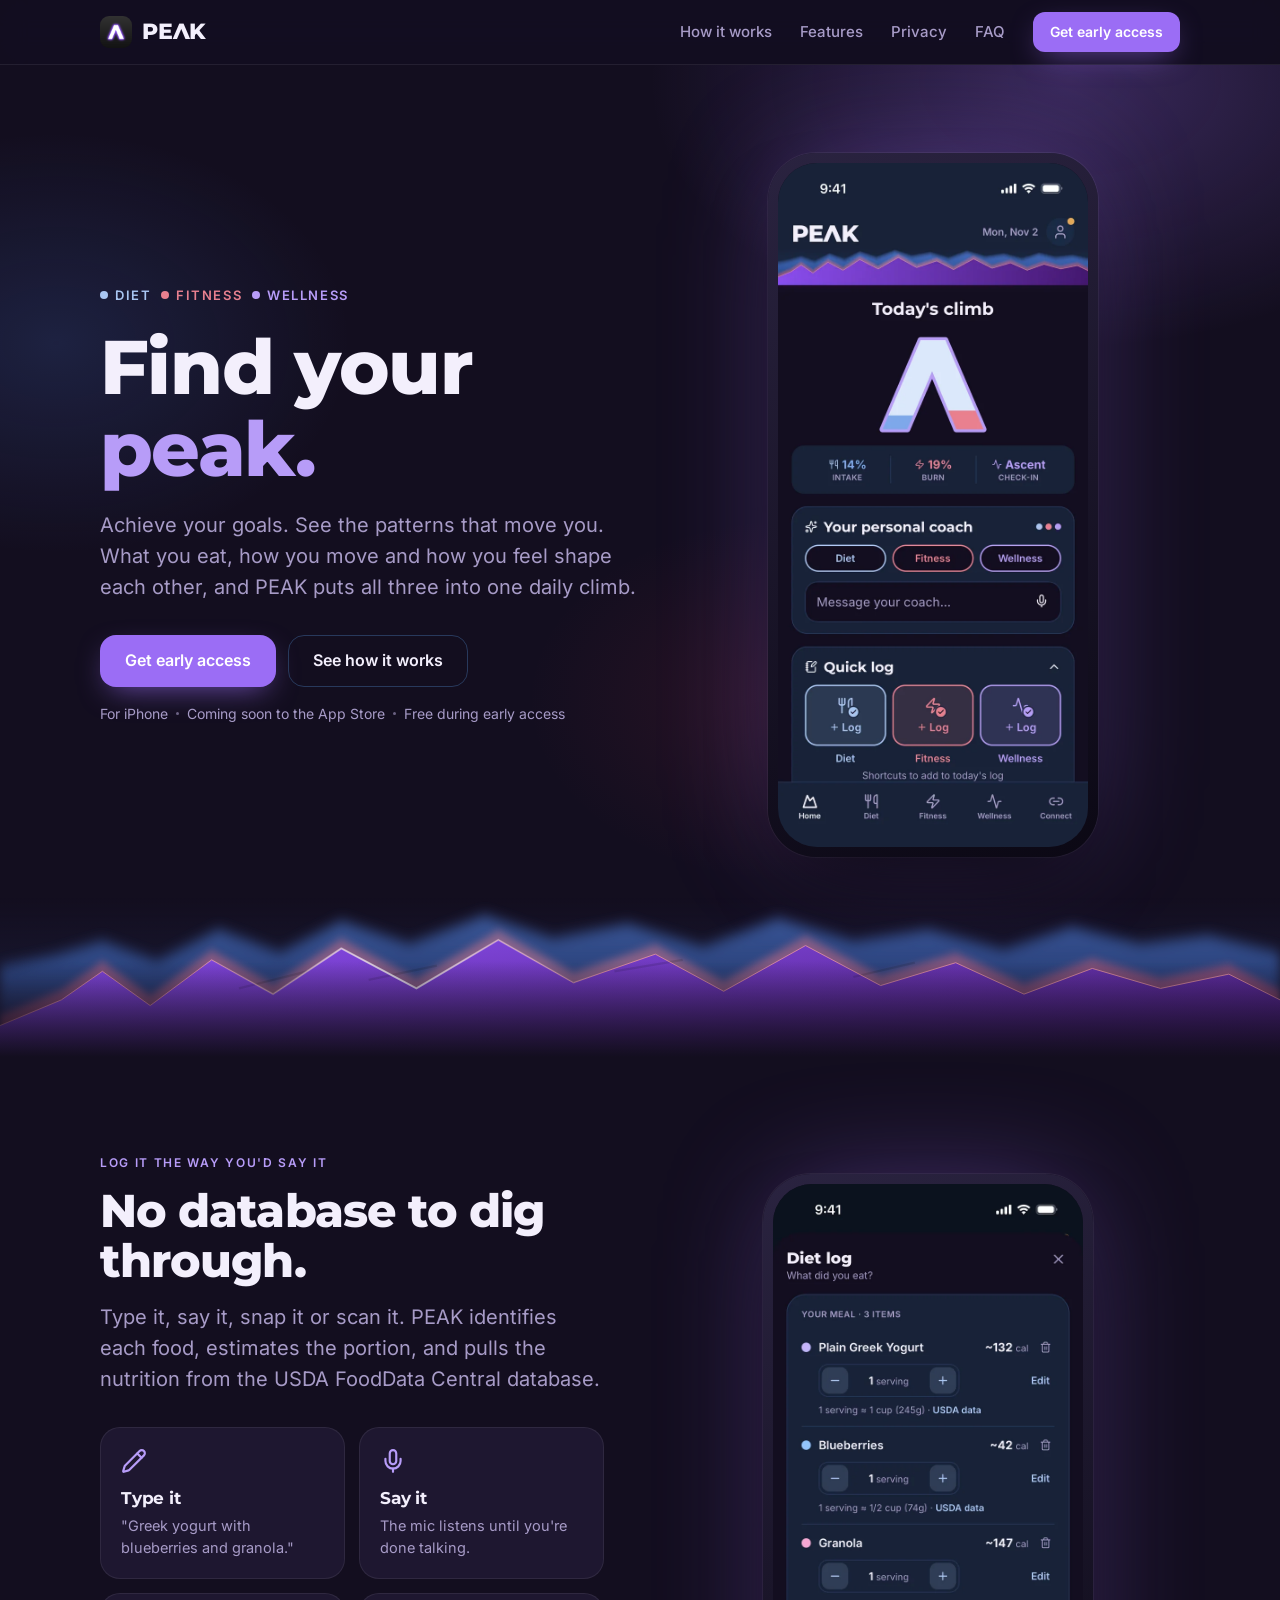
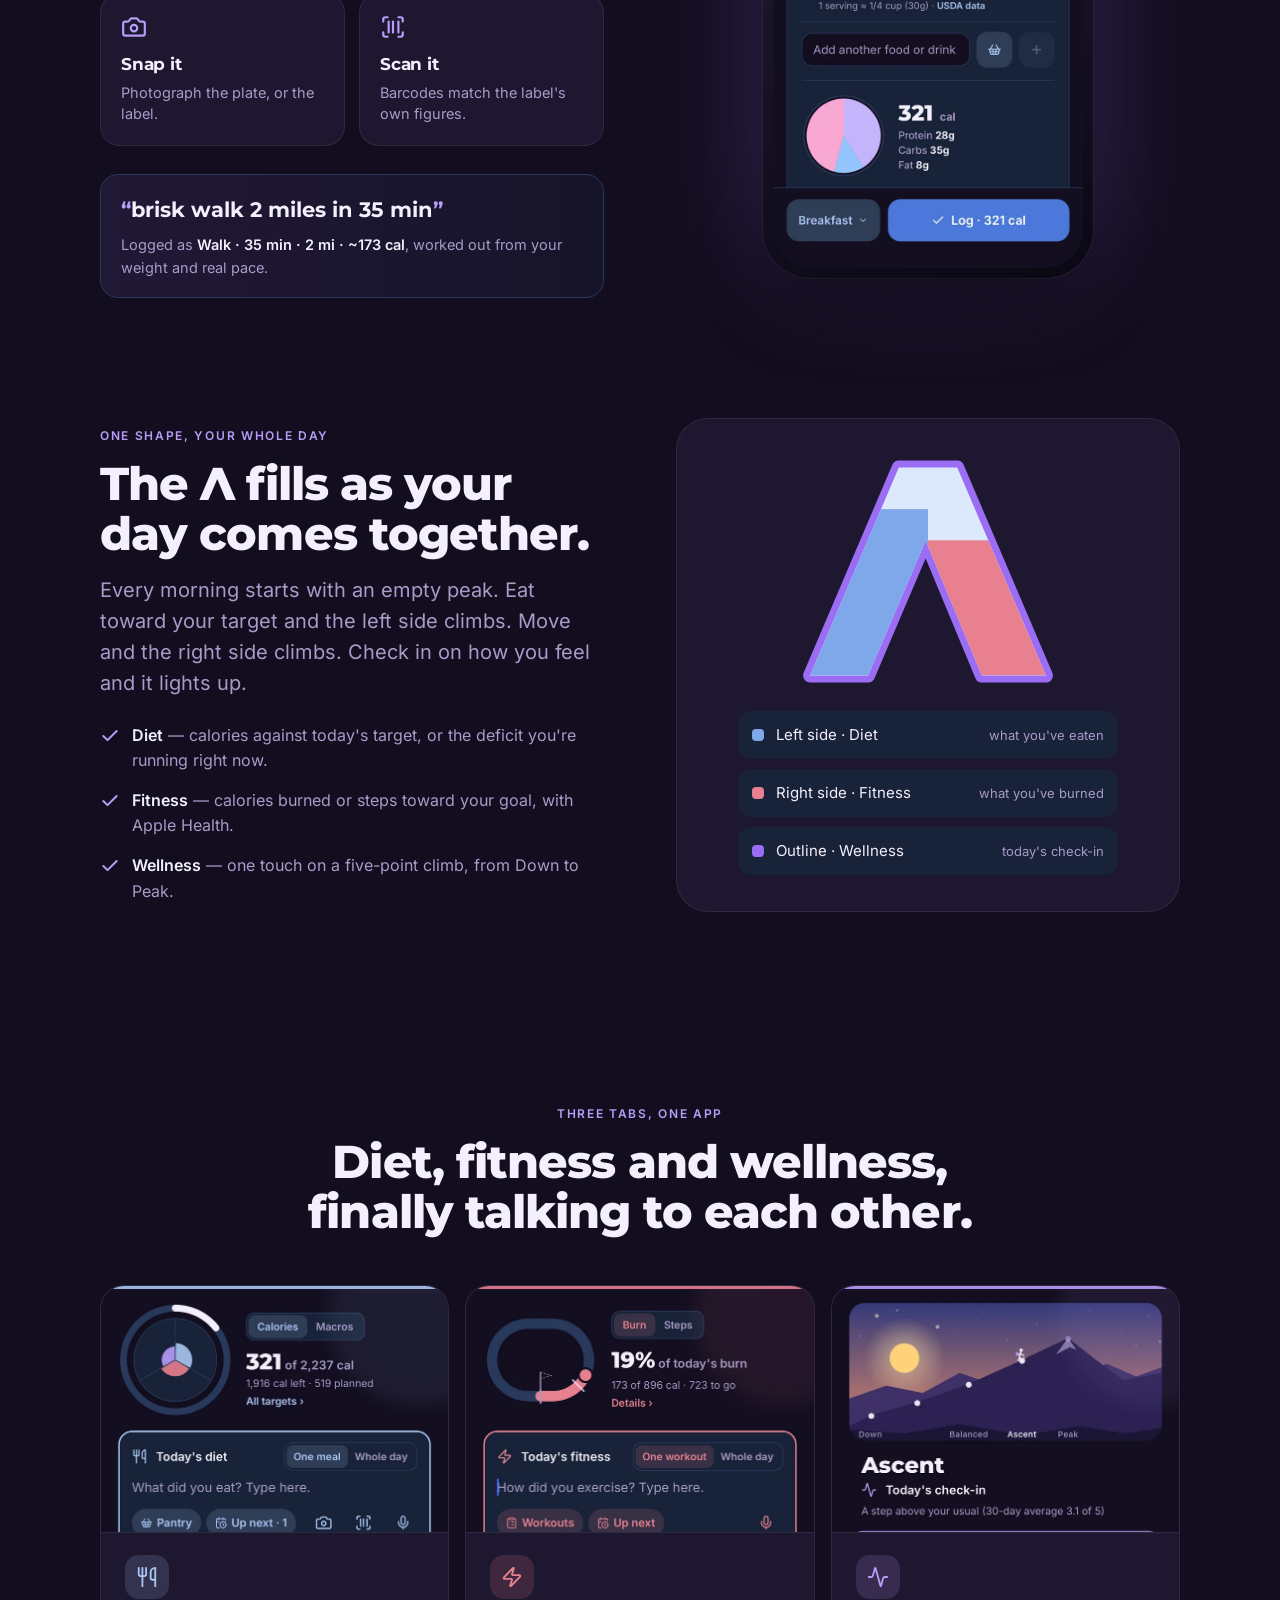
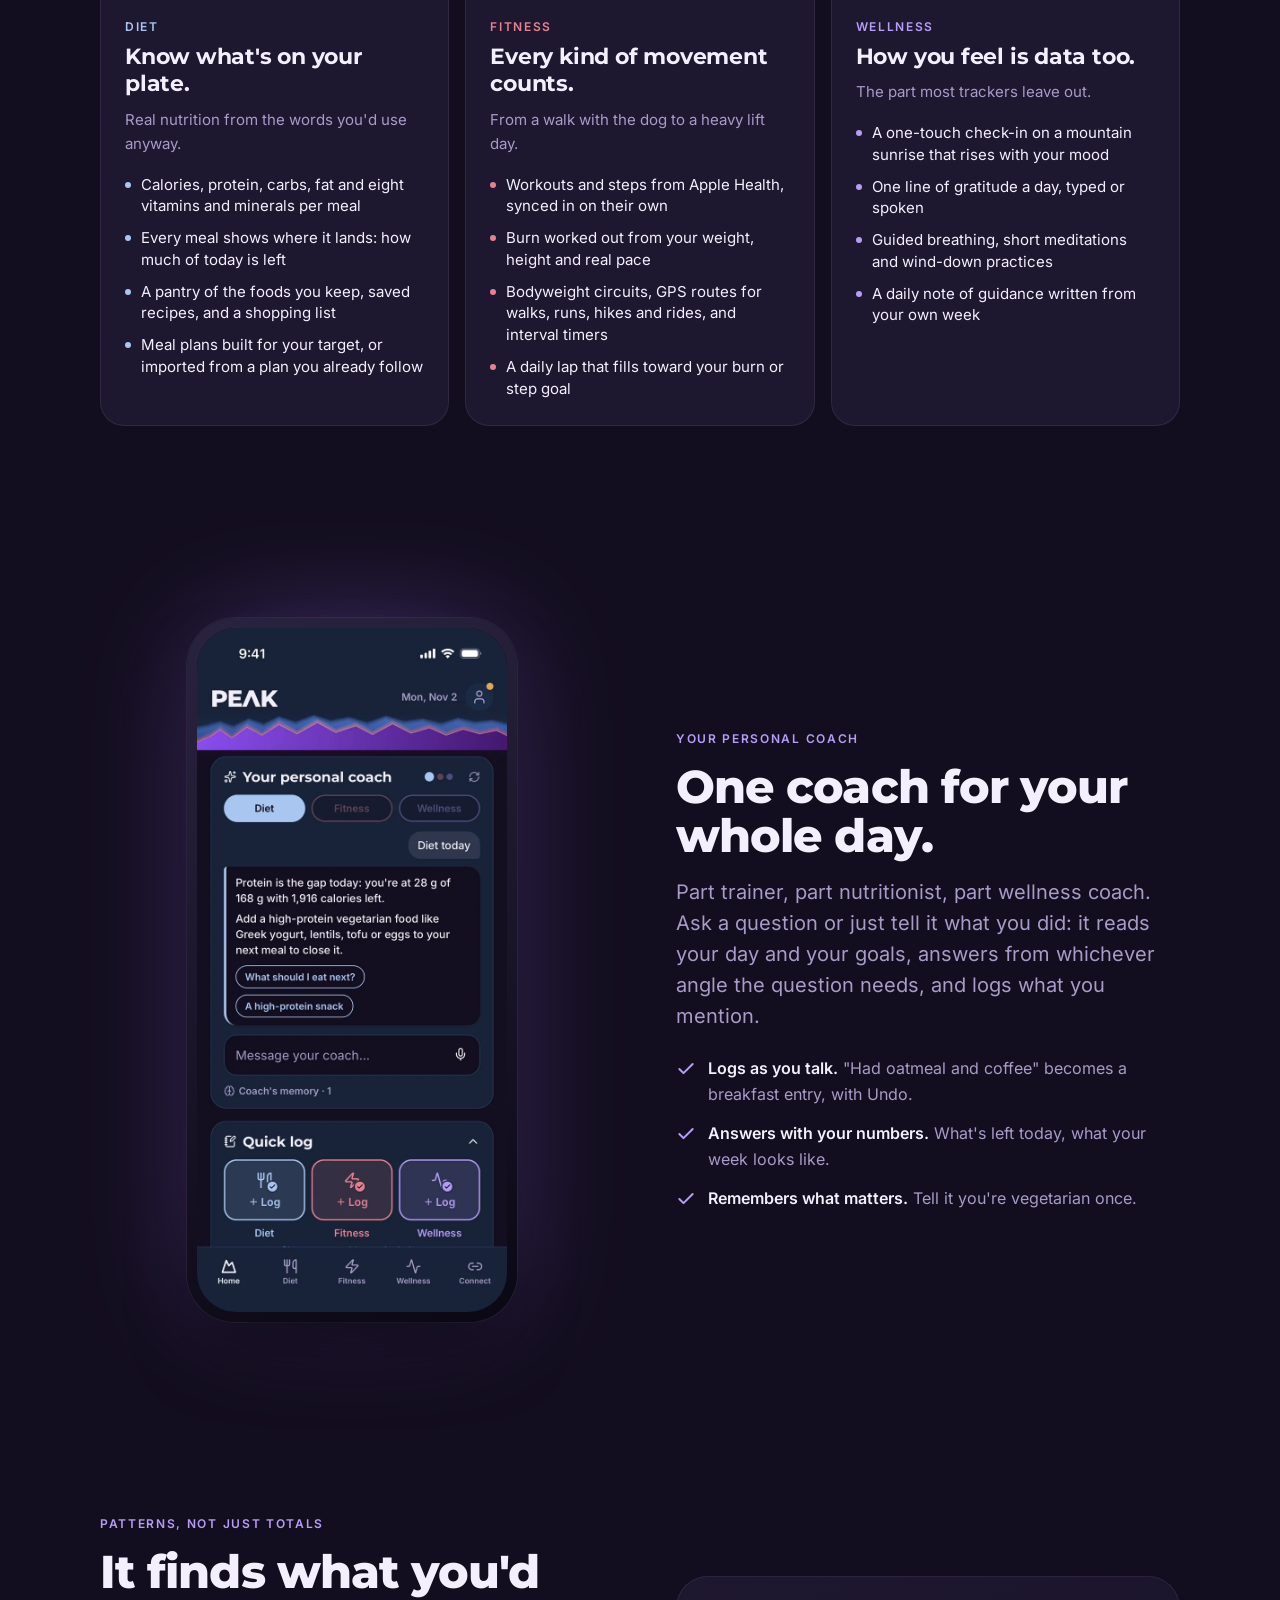
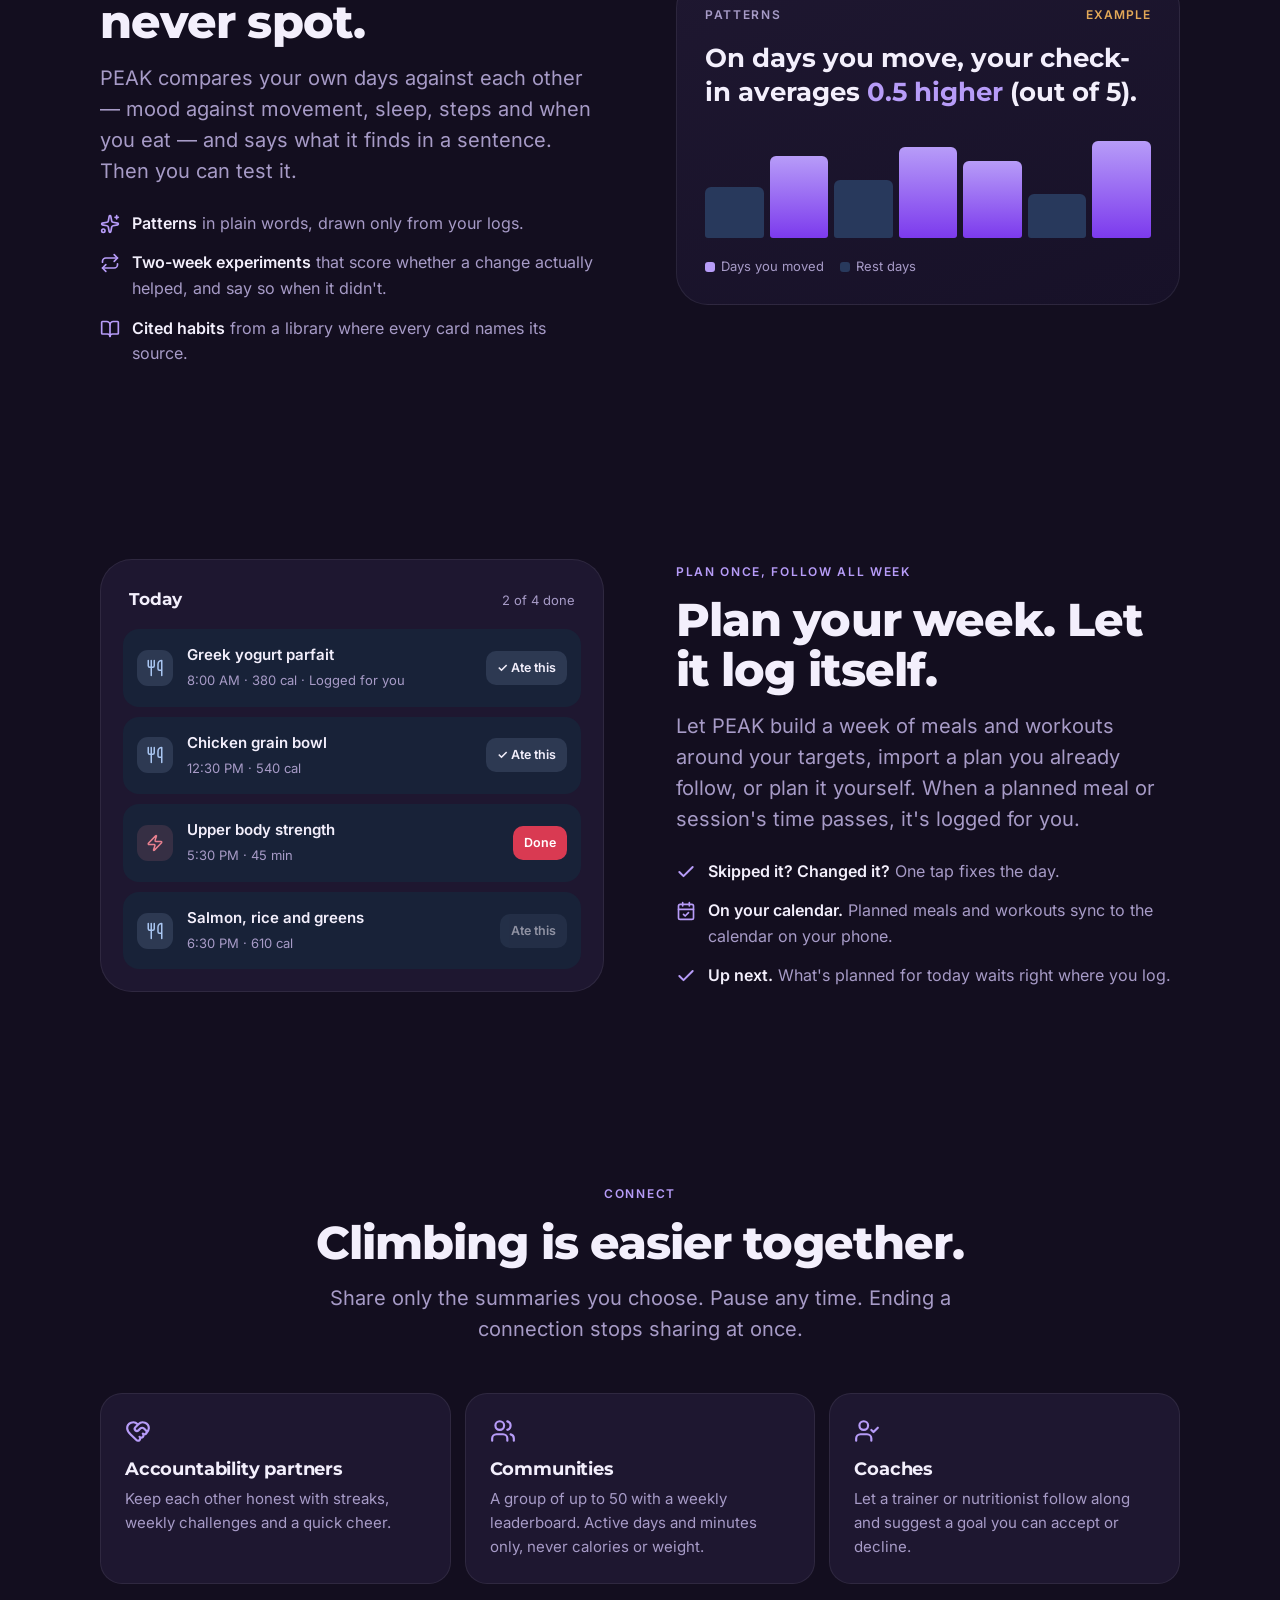
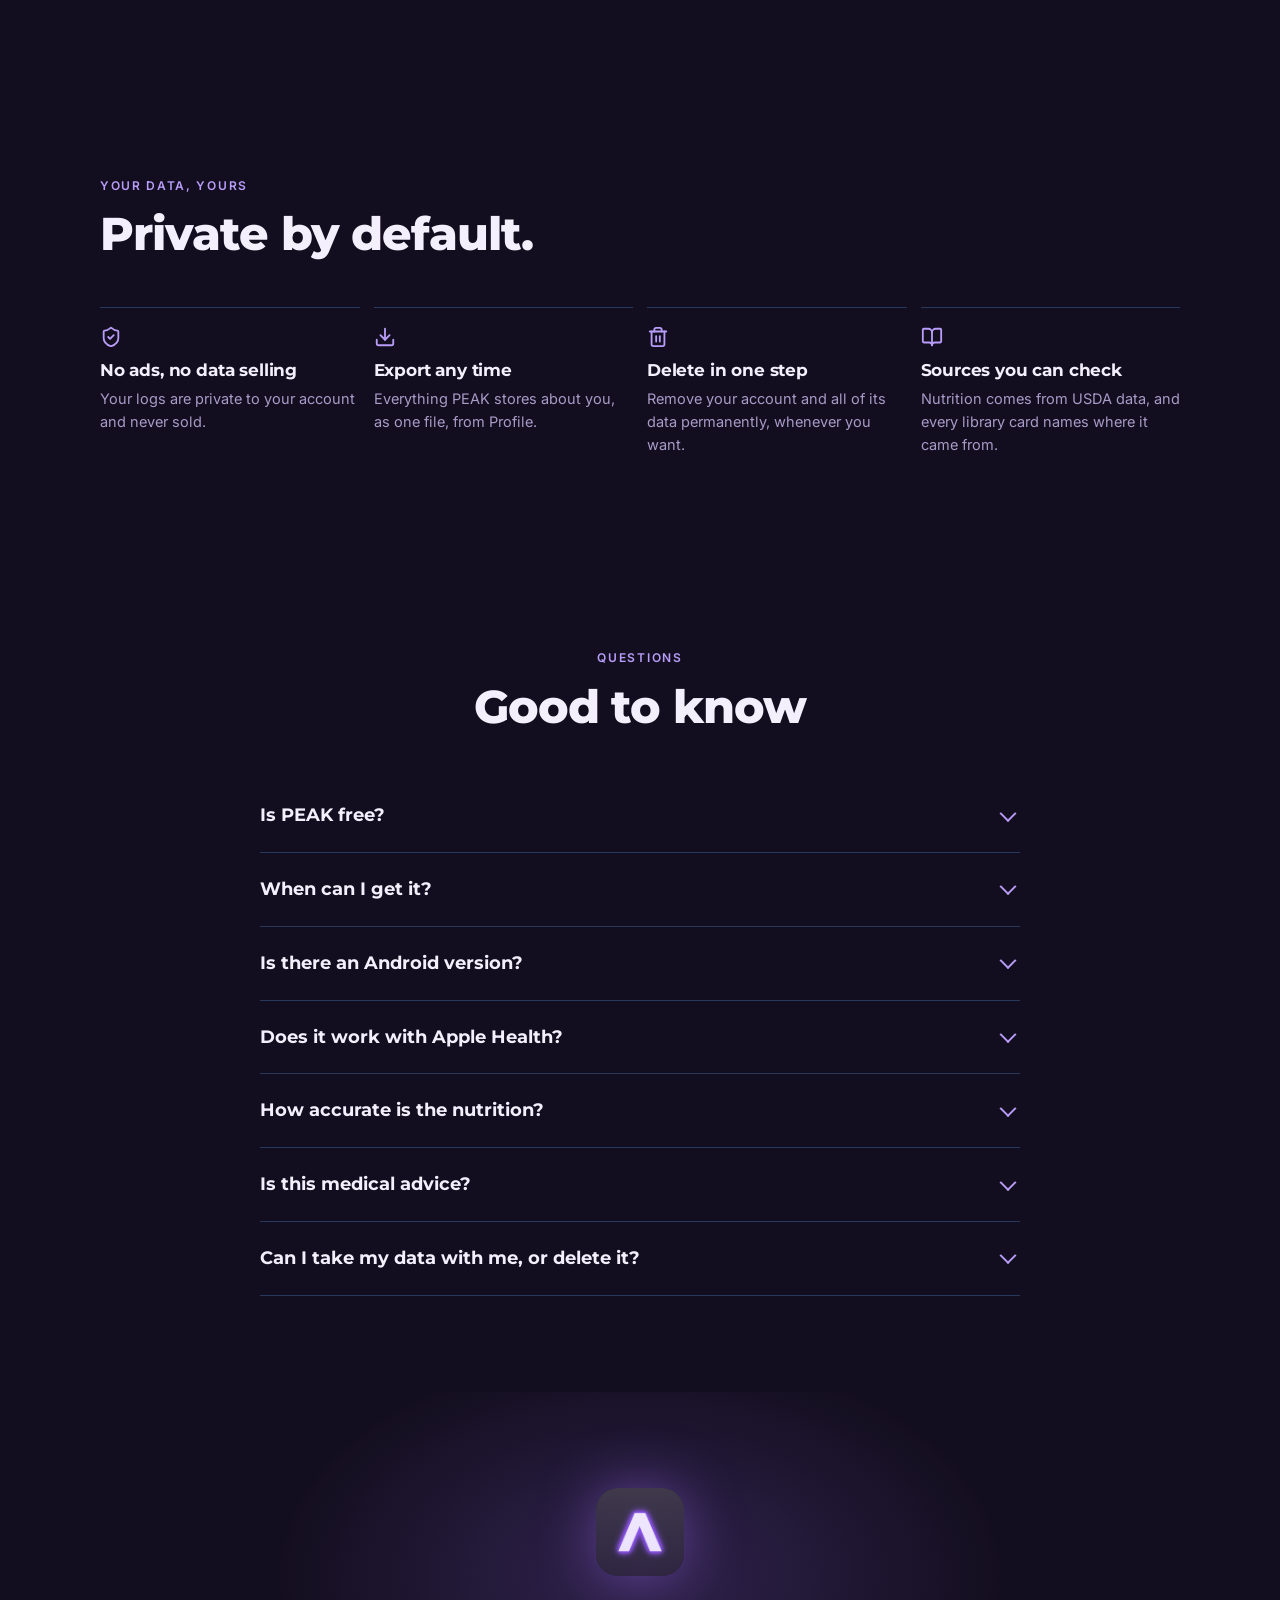
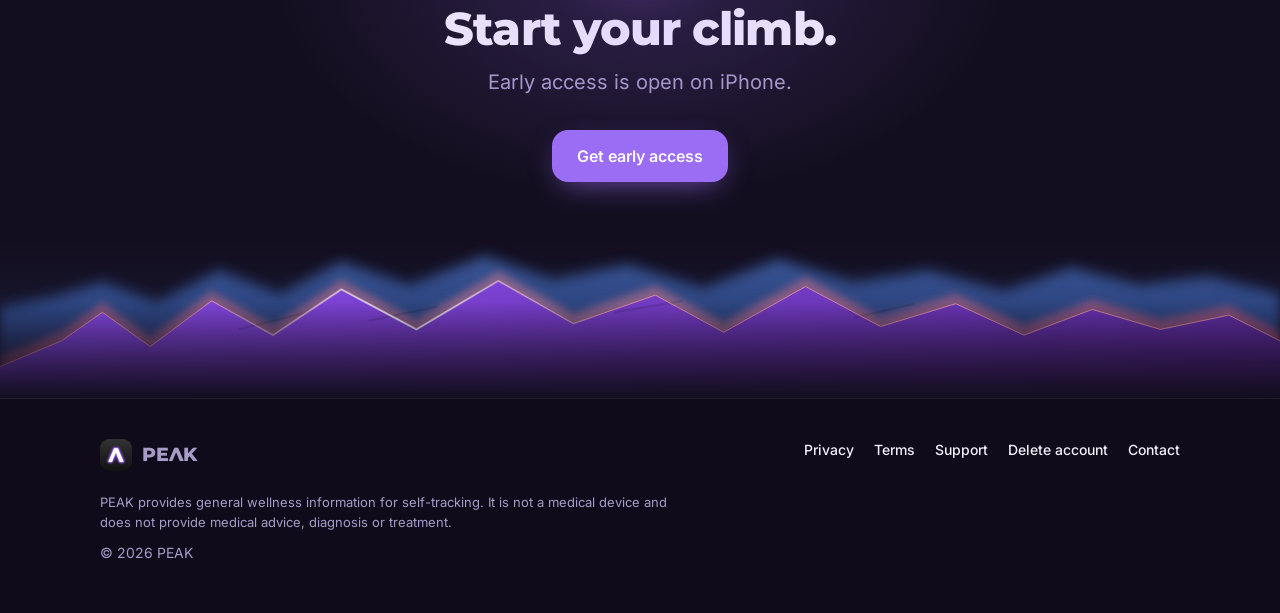
==== index.html @ 01cce994 "Headline line: Achieve your goals. See the patterns that move you." ====
<!doctype html>
<html lang="en">
<head>
<meta charset="utf-8">
<meta name="viewport" content="width=device-width, initial-scale=1, viewport-fit=cover">
<title>PEAK — Diet, fitness &amp; wellness in one app</title>
<meta name="description" content="Log a meal in a sentence, a workout in a tap and how you feel in one touch. PEAK brings diet, fitness and wellness into one daily climb, and shows you the patterns behind it.">
<link rel="canonical" href="https://usepeakapp.com/">
<meta name="theme-color" content="#130E1F">
<link rel="icon" type="image/png" href="assets/favicon-64.png">
<link rel="apple-touch-icon" href="assets/apple-touch-icon.png">
<link rel="preload" href="fonts/montserrat-800ExtraBold.woff2" as="font" type="font/woff2" crossorigin>
<link rel="preload" href="fonts/inter-400Regular.woff2" as="font" type="font/woff2" crossorigin>
<link rel="stylesheet" href="assets/site.css">
<meta property="og:type" content="website">
<meta property="og:site_name" content="PEAK">
<meta property="og:url" content="https://usepeakapp.com/">
<meta property="og:title" content="PEAK — Diet, fitness &amp; wellness in one app">
<meta property="og:description" content="Achieve your goals. See the patterns that move you. PEAK turns your meals, movement and mood into one daily climb.">
<meta property="og:image" content="https://usepeakapp.com/assets/og.png">
<meta name="twitter:card" content="summary_large_image">
<script type="application/ld+json">
{"@context":"https://schema.org","@type":"SoftwareApplication","name":"PEAK","applicationCategory":"HealthApplication","operatingSystem":"iOS","url":"https://usepeakapp.com/","description":"A diet, fitness and wellness tracker. Describe a meal in plain words for USDA nutrition, log workouts, check in on how you feel, and see the patterns that connect them."}
</script>
<script>document.documentElement.classList.add("js")</script>
</head>
<body>
<a class="skip" href="#main">Skip to content</a>

<!-- Icons: lucide (ISC), the same set the app uses. -->
<svg width="0" height="0" style="position:absolute" aria-hidden="true">
  <defs>
    <symbol id="i-utensils" viewBox="0 0 24 24" fill="none" stroke="currentColor" stroke-width="2" stroke-linecap="round" stroke-linejoin="round"><path d="M3 2v7c0 1.1.9 2 2 2h4a2 2 0 0 0 2-2V2"/><path d="M7 2v20"/><path d="M21 15V2a5 5 0 0 0-5 5v6c0 1.1.9 2 2 2h3Zm0 0v7"/></symbol>
    <symbol id="i-zap" viewBox="0 0 24 24" fill="none" stroke="currentColor" stroke-width="2" stroke-linecap="round" stroke-linejoin="round"><path d="M4 14a1 1 0 0 1-.78-1.63l9.9-10.2a.5.5 0 0 1 .86.46l-1.92 6.02A1 1 0 0 0 13 10h7a1 1 0 0 1 .78 1.63l-9.9 10.2a.5.5 0 0 1-.86-.46l1.92-6.02A1 1 0 0 0 11 14z"/></symbol>
    <symbol id="i-activity" viewBox="0 0 24 24" fill="none" stroke="currentColor" stroke-width="2" stroke-linecap="round" stroke-linejoin="round"><path d="M22 12h-2.48a2 2 0 0 0-1.93 1.46l-2.35 8.36a.25.25 0 0 1-.48 0L9.24 2.18a.25.25 0 0 0-.48 0l-2.35 8.36A2 2 0 0 1 4.49 12H2"/></symbol>
    <symbol id="i-mountain" viewBox="0 0 24 24" fill="none" stroke="currentColor" stroke-width="2" stroke-linecap="round" stroke-linejoin="round"><path d="m8 3 4 8 5-5 5 15H2L8 3z"/></symbol>
    <symbol id="i-link" viewBox="0 0 24 24" fill="none" stroke="currentColor" stroke-width="2" stroke-linecap="round" stroke-linejoin="round"><path d="M9 17H7A5 5 0 0 1 7 7h2"/><path d="M15 7h2a5 5 0 1 1 0 10h-2"/><line x1="8" x2="16" y1="12" y2="12"/></symbol>
    <symbol id="i-mic" viewBox="0 0 24 24" fill="none" stroke="currentColor" stroke-width="2" stroke-linecap="round" stroke-linejoin="round"><path d="M12 19v3"/><path d="M19 10v2a7 7 0 0 1-14 0v-2"/><rect x="9" y="2" width="6" height="13" rx="3"/></symbol>
    <symbol id="i-camera" viewBox="0 0 24 24" fill="none" stroke="currentColor" stroke-width="2" stroke-linecap="round" stroke-linejoin="round"><path d="M13.997 4a2 2 0 0 1 1.76 1.05l.486.9A2 2 0 0 0 18.003 7H20a2 2 0 0 1 2 2v9a2 2 0 0 1-2 2H4a2 2 0 0 1-2-2V9a2 2 0 0 1 2-2h1.997a2 2 0 0 0 1.759-1.048l.489-.904A2 2 0 0 1 10.004 4z"/><circle cx="12" cy="13" r="3"/></symbol>
    <symbol id="i-barcode" viewBox="0 0 24 24" fill="none" stroke="currentColor" stroke-width="2" stroke-linecap="round" stroke-linejoin="round"><path d="M3 7V5a2 2 0 0 1 2-2h2"/><path d="M17 3h2a2 2 0 0 1 2 2v2"/><path d="M21 17v2a2 2 0 0 1-2 2h-2"/><path d="M7 21H5a2 2 0 0 1-2-2v-2"/><path d="M8 7v10"/><path d="M12 7v10"/><path d="M17 7v10"/></symbol>
    <symbol id="i-pencil" viewBox="0 0 24 24" fill="none" stroke="currentColor" stroke-width="2" stroke-linecap="round" stroke-linejoin="round"><path d="M21.174 6.812a1 1 0 0 0-3.986-3.987L3.842 16.174a2 2 0 0 0-.5.83l-1.321 4.352a.5.5 0 0 0 .623.622l4.353-1.32a2 2 0 0 0 .83-.497z"/><path d="m15 5 4 4"/></symbol>
    <symbol id="i-sparkles" viewBox="0 0 24 24" fill="none" stroke="currentColor" stroke-width="2" stroke-linecap="round" stroke-linejoin="round"><path d="M11.017 2.814a1 1 0 0 1 1.966 0l1.051 5.558a2 2 0 0 0 1.594 1.594l5.558 1.051a1 1 0 0 1 0 1.966l-5.558 1.051a2 2 0 0 0-1.594 1.594l-1.051 5.558a1 1 0 0 1-1.966 0l-1.051-5.558a2 2 0 0 0-1.594-1.594l-5.558-1.051a1 1 0 0 1 0-1.966l5.558-1.051a2 2 0 0 0 1.594-1.594z"/><path d="M20 2v4"/><path d="M22 4h-4"/><circle cx="4" cy="20" r="2"/></symbol>
    <symbol id="i-calendar" viewBox="0 0 24 24" fill="none" stroke="currentColor" stroke-width="2" stroke-linecap="round" stroke-linejoin="round"><path d="M8 2v4"/><path d="M16 2v4"/><rect width="18" height="18" x="3" y="4" rx="2"/><path d="M3 10h18"/><path d="m9 16 2 2 4-4"/></symbol>
    <symbol id="i-users" viewBox="0 0 24 24" fill="none" stroke="currentColor" stroke-width="2" stroke-linecap="round" stroke-linejoin="round"><path d="M16 21v-2a4 4 0 0 0-4-4H6a4 4 0 0 0-4 4v2"/><path d="M16 3.128a4 4 0 0 1 0 7.744"/><path d="M22 21v-2a4 4 0 0 0-3-3.87"/><circle cx="9" cy="7" r="4"/></symbol>
    <symbol id="i-user-check" viewBox="0 0 24 24" fill="none" stroke="currentColor" stroke-width="2" stroke-linecap="round" stroke-linejoin="round"><path d="m16 11 2 2 4-4"/><path d="M16 21v-2a4 4 0 0 0-4-4H6a4 4 0 0 0-4 4v2"/><circle cx="9" cy="7" r="4"/></symbol>
    <symbol id="i-heart" viewBox="0 0 24 24" fill="none" stroke="currentColor" stroke-width="2" stroke-linecap="round" stroke-linejoin="round"><path d="M19.414 14.414C21 12.828 22 11.5 22 9.5a5.5 5.5 0 0 0-9.591-3.676.6.6 0 0 1-.818.001A5.5 5.5 0 0 0 2 9.5c0 2.3 1.5 4 3 5.5l5.535 5.362a2 2 0 0 0 2.879.052 2.12 2.12 0 0 0-.004-3 2.124 2.124 0 1 0 3-3 2.124 2.124 0 0 0 3.004 0 2 2 0 0 0 0-2.828l-1.881-1.882a2.41 2.41 0 0 0-3.409 0l-1.71 1.71a2 2 0 0 1-2.828 0 2 2 0 0 1 0-2.828l2.823-2.762"/></symbol>
    <symbol id="i-shield" viewBox="0 0 24 24" fill="none" stroke="currentColor" stroke-width="2" stroke-linecap="round" stroke-linejoin="round"><path d="M20 13c0 5-3.5 7.5-7.66 8.95a1 1 0 0 1-.67-.01C7.5 20.5 4 18 4 13V6a1 1 0 0 1 1-1c2 0 4.5-1.2 6.24-2.72a1.17 1.17 0 0 1 1.52 0C14.51 3.81 17 5 19 5a1 1 0 0 1 1 1z"/><path d="m9 12 2 2 4-4"/></symbol>
    <symbol id="i-download" viewBox="0 0 24 24" fill="none" stroke="currentColor" stroke-width="2" stroke-linecap="round" stroke-linejoin="round"><path d="M12 15V3"/><path d="M21 15v4a2 2 0 0 1-2 2H5a2 2 0 0 1-2-2v-4"/><path d="m7 10 5 5 5-5"/></symbol>
    <symbol id="i-book" viewBox="0 0 24 24" fill="none" stroke="currentColor" stroke-width="2" stroke-linecap="round" stroke-linejoin="round"><path d="M12 7v14"/><path d="M3 18a1 1 0 0 1-1-1V4a1 1 0 0 1 1-1h5a4 4 0 0 1 4 4 4 4 0 0 1 4-4h5a1 1 0 0 1 1 1v13a1 1 0 0 1-1 1h-6a3 3 0 0 0-3 3 3 3 0 0 0-3-3z"/></symbol>
    <symbol id="i-check" viewBox="0 0 24 24" fill="none" stroke="currentColor" stroke-width="2.4" stroke-linecap="round" stroke-linejoin="round"><path d="M20 6 9 17l-5-5"/></symbol>
    <symbol id="i-message" viewBox="0 0 24 24" fill="none" stroke="currentColor" stroke-width="2" stroke-linecap="round" stroke-linejoin="round"><path d="M2.992 16.342a2 2 0 0 1 .094 1.167l-1.065 3.29a1 1 0 0 0 1.236 1.168l3.413-.998a2 2 0 0 1 1.099.092 10 10 0 1 0-4.777-4.719"/></symbol>
    <symbol id="i-route" viewBox="0 0 24 24" fill="none" stroke="currentColor" stroke-width="2" stroke-linecap="round" stroke-linejoin="round"><circle cx="6" cy="19" r="3"/><path d="M9 19h8.5a3.5 3.5 0 0 0 0-7h-11a3.5 3.5 0 0 1 0-7H15"/><circle cx="18" cy="5" r="3"/></symbol>
    <symbol id="i-trash" viewBox="0 0 24 24" fill="none" stroke="currentColor" stroke-width="2" stroke-linecap="round" stroke-linejoin="round"><path d="M10 11v6"/><path d="M14 11v6"/><path d="M19 6v14a2 2 0 0 1-2 2H7a2 2 0 0 1-2-2V6"/><path d="M3 6h18"/><path d="M8 6V4a2 2 0 0 1 2-2h4a2 2 0 0 1 2 2v2"/></symbol>
    <symbol id="i-repeat" viewBox="0 0 24 24" fill="none" stroke="currentColor" stroke-width="2" stroke-linecap="round" stroke-linejoin="round"><path d="m17 2 4 4-4 4"/><path d="M3 11v-1a4 4 0 0 1 4-4h14"/><path d="m7 22-4-4 4-4"/><path d="M21 13v1a4 4 0 0 1-4 4H3"/></symbol>

    <!-- The header banner from the app (src/components/Ridge.tsx, "Backlit Glow, Cobalt", 11/3), Mix colours:
         the purple range, a cobalt haze behind it, a red rim along the ridge and a light line on the crest.
         The haze and rim (blurred here; stacked copies in the app) breathe and a glint crosses the crest every 9s (SMIL; removed under reduced motion). -->
    <linearGradient id="rSky" x1="0" y1="0" x2="0" y2="1"><stop offset="0" stop-color="#21274A" stop-opacity="0"/><stop offset="1" stop-color="#21274A"/></linearGradient>
    <linearGradient id="rHaze" gradientUnits="userSpaceOnUse" x1="0" y1="4" x2="0" y2="56"><stop offset="0" stop-color="#5B8DEF"/><stop offset=".55" stop-color="#3E6FCB" stop-opacity=".8"/><stop offset="1" stop-color="#3E6FCB" stop-opacity="0"/></linearGradient>
    <radialGradient id="rRim" gradientUnits="userSpaceOnUse" cx="158" cy="16" r="280"><stop offset="0" stop-color="#E8808F"/><stop offset="1" stop-color="#D6435A"/></radialGradient>
    <linearGradient id="rFront" x1="0" y1="0" x2="1" y2="1"><stop offset="0%" stop-color="#8B4EF0"/><stop offset="100%" stop-color="#43176E"/></linearGradient>
    <linearGradient id="rFade" x1="0" y1="0" x2="0" y2="1"><stop offset="40%" stop-color="#130E1F" stop-opacity="0"/><stop offset="100%" stop-color="#130E1F" stop-opacity="1"/></linearGradient>
    <linearGradient id="rGlint" x1="0" y1="0" x2="1" y2="0"><stop offset="0" stop-color="#fff" stop-opacity="0"/><stop offset=".25" stop-color="#fff" stop-opacity=".3"/><stop offset=".38" stop-color="#fff" stop-opacity=".55"/><stop offset=".5" stop-color="#fff" stop-opacity=".75"/><stop offset=".62" stop-color="#fff" stop-opacity=".55"/><stop offset=".75" stop-color="#fff" stop-opacity=".3"/><stop offset="1" stop-color="#fff" stop-opacity="0"/></linearGradient>
    <mask id="rGlintMask" maskUnits="userSpaceOnUse" x="0" y="0" width="375" height="56">
      <rect x="0" y="0" width="120" height="56" fill="url(#rGlint)" transform="translate(-135 0)">
        <animateTransform class="ridge-motion" attributeName="transform" type="translate" dur="9s" repeatCount="indefinite"
          values="-135 0; -135 0; 390 0; 390 0" keyTimes="0; 0.1333; 0.6833; 1" calcMode="spline"
          keySplines="0 0 1 1; 0.45 0 0.55 1; 0 0 1 1"/>
      </rect>
    </mask>
    <filter id="rHazeBlur" x="-5%" y="-40%" width="110%" height="180%"><feGaussianBlur stdDeviation="1.6 2.4"/></filter>
    <filter id="rRimBlur" x="-5%" y="-40%" width="110%" height="180%"><feGaussianBlur stdDeviation="0.9 1.5"/></filter>
    <symbol id="ridge" viewBox="0 0 375 56" preserveAspectRatio="none">
      <g>
        <animate class="ridge-motion" attributeName="opacity" values="0.86; 0.78; 1; 0.86" keyTimes="0; 0.3; 0.8; 1" dur="11s" repeatCount="indefinite" calcMode="spline" keySplines="0.37 0 0.63 1; 0.37 0 0.63 1; 0.37 0 0.63 1"/>
        <rect x="0" y="0" width="375" height="56" fill="url(#rSky)" opacity=".9"/>
        <path d="M0,56 V28 L16,24 L30,19 L46,26 L64,15 L82,23 L100,12 L120,20 L142,10 L162,18 L184,13 L206,21 L228,11 L250,19 L272,15 L294,22 L314,14 L334,20 L354,17 L375,23 V56 Z" transform="translate(0 -3.6)" fill="url(#rHaze)" opacity=".8" filter="url(#rHazeBlur)"/>
      </g>
      <g fill="url(#rRim)">
        <animate class="ridge-motion" attributeName="opacity" values="1; 0.78; 1" dur="7s" repeatCount="indefinite" keySplines="0.37 0 0.63 1; 0.37 0 0.63 1" keyTimes="0; 0.5; 1" calcMode="spline"/>
        <path d="M0,56 V45 L18,36 L30,26 L44,38 L62,22 L80,34 L100,18 L122,32 L146,15 L168,30 L192,20 L212,33 L236,17 L258,31 L280,23 L300,34 L320,25 L340,32 L360,27 L375,36 V56 Z" transform="translate(0 -3.3)" opacity=".62" filter="url(#rRimBlur)"/>
      </g>
      <path d="M0,56 V45 L18,36 L30,26 L44,38 L62,22 L80,34 L100,18 L122,32 L146,15 L168,30 L192,20 L212,33 L236,17 L258,31 L280,23 L300,34 L320,25 L340,32 L360,27 L375,36 V56 Z" fill="url(#rFront)"/>
      <path d="M70,32 L90,26 M108,29 L128,24 M180,26 L200,22 M250,28 L268,23" stroke="rgba(0,0,0,0.12)" stroke-width=".8" fill="none"/>
      <path d="M0,45 L18,36 L30,26 L44,38 L62,22 L80,34 L100,18 L122,32 L146,15 L168,30 L192,20 L212,33 L236,17 L258,31 L280,23 L300,34 L320,25 L340,32 L360,27 L375,36" fill="none" stroke="#ED99A5" stroke-width="1" stroke-linejoin="round" opacity=".75" vector-effect="non-scaling-stroke"/>
      <path d="M0,45 L18,36 L30,26 L44,38 L62,22 L80,34 L100,18 L122,32 L146,15 L168,30 L192,20 L212,33 L236,17 L258,31 L280,23 L300,34 L320,25 L340,32 L360,27 L375,36" fill="none" stroke="#EEF4FD" stroke-width="2" stroke-linejoin="round" stroke-linecap="round" vector-effect="non-scaling-stroke" mask="url(#rGlintMask)"/>
      <rect x="0" y="0" width="375" height="56" fill="url(#rFade)"/>
    </symbol>
  </defs>
</svg>

<header class="site-header">
  <div class="wrap">
    <a class="brand" href="./" aria-label="PEAK home">
      <img src="assets/icon-192.png" alt="" width="32" height="32">
      <span class="wordmark">PEΛK</span>
    </a>
    <nav class="nav" aria-label="Main">
      <a class="link" href="#how">How it works</a>
      <a class="link" href="#features">Features</a>
      <a class="link" href="#privacy">Privacy</a>
      <a class="link" href="#faq">FAQ</a>
      <a class="btn btn-primary btn-sm" href="mailto:jasonbgabler@gmail.com?subject=PEAK%20early%20access&amp;body=I'd%20like%20early%20access%20to%20PEAK%20on%20iPhone.">Get early access</a>
    </nav>
  </div>
</header>

<main id="main">

<!-- HERO -->
<section class="hero">
  <div class="wrap hero-grid">
    <div>
      <div class="pillar-line">
        <span style="color:var(--diet)"><i style="background:var(--diet)"></i>Diet</span>
        <span style="color:var(--fitness)"><i style="background:var(--fitness)"></i>Fitness</span>
        <span style="color:var(--wellness)"><i style="background:var(--wellness)"></i>Wellness</span>
      </div>
      <h1>Find your <span class="lam">peak.</span></h1>
      <p class="lede">Achieve your goals. See the patterns that move you. What you eat, how you move and how you feel shape each other, and PEAK puts all three into one daily climb.</p>
      <div class="cta-row">
        <a class="btn btn-primary" href="mailto:jasonbgabler@gmail.com?subject=PEAK%20early%20access&amp;body=I'd%20like%20early%20access%20to%20PEAK%20on%20iPhone.">Get early access</a>
        <a class="btn btn-ghost" href="#how">See how it works</a>
      </div>
      <p class="cta-note"><span>For iPhone</span><span class="dot"></span><span>Coming soon to the App Store</span><span class="dot"></span><span>Free during early access</span></p>
    </div>

    <!-- Real screenshot of Home (demo account, current build). -->
    <div class="reveal">
      <div class="phone">
        <picture><source type="image/webp" srcset="assets/shots/home-700.webp 700w, assets/shots/home-1206.webp 1206w" sizes="(max-width: 420px) 80vw, 310px"><img class="screen-img" src="assets/shots/home-700.jpg" srcset="assets/shots/home-700.jpg 700w, assets/shots/home-1206.jpg 1206w" sizes="(max-width: 420px) 80vw, 310px" width="1206" height="2622" fetchpriority="high" decoding="async" alt="PEAK's Home screen: today's climb as a Λ filling with diet and fitness, a check-in of Ascent, and your personal coach."></picture>
      </div>
    </div>
  </div>
  <svg class="ridge" viewBox="0 0 375 56" preserveAspectRatio="none" aria-hidden="true"><use href="#ridge"/></svg>
</section>

<!-- HOW: logging -->
<section class="section" id="how">
  <div class="wrap split">
    <div>
      <div class="section-head reveal" style="margin-bottom:32px">
        <p class="eyebrow">Log it the way you'd say it</p>
        <h2>No database to dig through.</h2>
        <p class="lede" style="margin-top:16px">Type it, say it, snap it or scan it. PEAK identifies each food, estimates the portion, and pulls the nutrition from the USDA FoodData Central database.</p>
      </div>
      <div class="ways two reveal">
        <div class="way"><svg><use href="#i-pencil"/></svg><h3>Type it</h3><p>"Greek yogurt with blueberries and granola."</p></div>
        <div class="way"><svg><use href="#i-mic"/></svg><h3>Say it</h3><p>The mic listens until you're done talking.</p></div>
        <div class="way"><svg><use href="#i-camera"/></svg><h3>Snap it</h3><p>Photograph the plate, or the label.</p></div>
        <div class="way"><svg><use href="#i-barcode"/></svg><h3>Scan it</h3><p>Barcodes match the label's own figures.</p></div>
      </div>
      <div class="quote-line reveal">
        <span class="typed">brisk walk 2 miles in 35 min</span>
        <span class="result">Logged as <b>Walk · 35 min · 2 mi · ~173 cal</b>, worked out from your weight and real pace.</span>
      </div>
    </div>
    <div class="reveal">
      <div class="phone"><picture><source type="image/webp" srcset="assets/shots/meal-review-700.webp 700w, assets/shots/meal-review-1206.webp 1206w" sizes="(max-width: 420px) 80vw, 310px"><img class="screen-img" src="assets/shots/meal-review-700.jpg" srcset="assets/shots/meal-review-700.jpg 700w, assets/shots/meal-review-1206.jpg 1206w" sizes="(max-width: 420px) 80vw, 310px" width="1206" height="2622" loading="lazy" decoding="async" alt="PEAK's meal review: Greek yogurt, blueberries and granola, each with a serving size from USDA data, adding up to 321 calories, with Breakfast and Log buttons."></picture></div>
    </div>
  </div>
</section>

<!-- THE Λ -->
<section class="section" style="padding-top:24px">
  <div class="wrap split">
    <div class="reveal">
      <p class="eyebrow">One shape, your whole day</p>
      <h2>The Λ fills as your day comes together.</h2>
      <p class="lede" style="margin-top:16px">Every morning starts with an empty peak. Eat toward your target and the left side climbs. Move and the right side climbs. Check in on how you feel and it lights up.</p>
      <ul class="points">
        <li><svg><use href="#i-check"/></svg><span><b>Diet</b> — calories against today's target, or the deficit you're running right now.</span></li>
        <li><svg><use href="#i-check"/></svg><span><b>Fitness</b> — calories burned or steps toward your goal, with Apple Health.</span></li>
        <li><svg><use href="#i-check"/></svg><span><b>Wellness</b> — one touch on a five-point climb, from Down to Peak.</span></li>
      </ul>
    </div>
    <div class="glyph-panel reveal" aria-hidden="true">
      <svg class="big lam-anim" viewBox="232 262 560 500">
        <defs>
          <clipPath id="bL"><rect x="0" y="0" width="512" height="1024"/></clipPath>
          <clipPath id="bR"><rect x="512" y="0" width="512" height="1024"/></clipPath>
          <clipPath id="bG"><polygon points="258,737 449,289 575,289 766,737 628,737 507,446 383,737"/></clipPath>
        </defs>
        <polygon points="258,737 449,289 575,289 766,737 628,737 507,446 383,737" fill="none" stroke="#9B6DF5" stroke-width="30" stroke-linejoin="round"/>
        <polygon points="258,737 449,289 575,289 766,737 628,737 507,446 383,737" fill="#DCE8FB"/>
        <g clip-path="url(#bG)">
          <g clip-path="url(#bL)"><rect class="leg-fill" style="--p:.8" x="240" y="289" width="560" height="448" fill="#7FA8EA"/></g>
          <g clip-path="url(#bR)"><rect class="leg-fill" style="--p:.65" x="240" y="289" width="560" height="448" fill="#E8808F"/></g>
        </g>
      </svg>
      <div class="legend">
        <div><i style="background:#7FA8EA"></i>Left side · Diet<span>what you've eaten</span></div>
        <div><i style="background:#E8808F"></i>Right side · Fitness<span>what you've burned</span></div>
        <div><i style="background:#9B6DF5"></i>Outline · Wellness<span>today's check-in</span></div>
      </div>
    </div>
  </div>
</section>

<!-- PILLARS -->
<section class="section" id="features">
  <div class="wrap">
    <div class="section-head center reveal">
      <p class="eyebrow">Three tabs, one app</p>
      <h2>Diet, fitness and wellness, finally talking to each other.</h2>
    </div>
    <div class="pillars">
      <article class="pillar diet reveal">
        <div class="pillar-shot"><picture><source type="image/webp" srcset="assets/shots/diet-700.webp 700w, assets/shots/diet-1206.webp 1206w" sizes="(max-width: 900px) calc(100vw - 40px), 360px"><img src="assets/shots/diet-700.jpg" srcset="assets/shots/diet-700.jpg 700w, assets/shots/diet-1206.jpg 1206w" sizes="(max-width: 900px) calc(100vw - 40px), 360px" width="1206" height="1290" loading="lazy" decoding="async" alt="PEAK's Diet tab: 321 of 2,237 calories eaten, with today's diet box, Pantry and Up next."></picture></div>
        <div class="icon"><svg><use href="#i-utensils"/></svg></div>
        <p class="tag">Diet</p>
        <h3>Know what's on your plate.</h3>
        <p>Real nutrition from the words you'd use anyway.</p>
        <ul>
          <li>Calories, protein, carbs, fat and eight vitamins and minerals per meal</li>
          <li>Every meal shows where it lands: how much of today is left</li>
          <li>A pantry of the foods you keep, saved recipes, and a shopping list</li>
          <li>Meal plans built for your target, or imported from a plan you already follow</li>
        </ul>
      </article>
      <article class="pillar fitness reveal">
        <div class="pillar-shot"><picture><source type="image/webp" srcset="assets/shots/fitness-700.webp 700w, assets/shots/fitness-1206.webp 1206w" sizes="(max-width: 900px) calc(100vw - 40px), 360px"><img src="assets/shots/fitness-700.jpg" srcset="assets/shots/fitness-700.jpg 700w, assets/shots/fitness-1206.jpg 1206w" sizes="(max-width: 900px) calc(100vw - 40px), 360px" width="1206" height="1290" loading="lazy" decoding="async" alt="PEAK's Fitness tab: 19% of today's burn on a lap, with today's fitness box."></picture></div>
        <div class="icon"><svg><use href="#i-zap"/></svg></div>
        <p class="tag">Fitness</p>
        <h3>Every kind of movement counts.</h3>
        <p>From a walk with the dog to a heavy lift day.</p>
        <ul>
          <li>Workouts and steps from Apple Health, synced in on their own</li>
          <li>Burn worked out from your weight, height and real pace</li>
          <li>Bodyweight circuits, GPS routes for walks, runs, hikes and rides, and interval timers</li>
          <li>A daily lap that fills toward your burn or step goal</li>
        </ul>
      </article>
      <article class="pillar wellness reveal">
        <div class="pillar-shot"><picture><source type="image/webp" srcset="assets/shots/wellness-700.webp 700w, assets/shots/wellness-1206.webp 1206w" sizes="(max-width: 900px) calc(100vw - 40px), 360px"><img src="assets/shots/wellness-700.jpg" srcset="assets/shots/wellness-700.jpg 700w, assets/shots/wellness-1206.jpg 1206w" sizes="(max-width: 900px) calc(100vw - 40px), 360px" width="1206" height="1290" loading="lazy" decoding="async" alt="PEAK's Wellness tab: a mountain sunrise check-in at Ascent and today's gratitude note."></picture></div>
        <div class="icon"><svg><use href="#i-activity"/></svg></div>
        <p class="tag">Wellness</p>
        <h3>How you feel is data too.</h3>
        <p>The part most trackers leave out.</p>
        <ul>
          <li>A one-touch check-in on a mountain sunrise that rises with your mood</li>
          <li>One line of gratitude a day, typed or spoken</li>
          <li>Guided breathing, short meditations and wind-down practices</li>
          <li>A daily note of guidance written from your own week</li>
        </ul>
      </article>
    </div>
  </div>
</section>

<!-- COACH -->
<section class="section">
  <div class="wrap split flip">
    <div class="reveal">
      <p class="eyebrow">Your personal coach</p>
      <h2>One coach for your whole day.</h2>
      <p class="lede" style="margin-top:16px">Part trainer, part nutritionist, part wellness coach. Ask a question or just tell it what you did: it reads your day and your goals, answers from whichever angle the question needs, and logs what you mention.</p>
      <ul class="points">
        <li><svg><use href="#i-check"/></svg><span><b>Logs as you talk.</b> "Had oatmeal and coffee" becomes a breakfast entry, with Undo.</span></li>
        <li><svg><use href="#i-check"/></svg><span><b>Answers with your numbers.</b> What's left today, what your week looks like.</span></li>
        <li><svg><use href="#i-check"/></svg><span><b>Remembers what matters.</b> Tell it you're vegetarian once.</span></li>
      </ul>
    </div>
    <div class="reveal">
      <div class="phone"><picture><source type="image/webp" srcset="assets/shots/coach-700.webp 700w, assets/shots/coach-1206.webp 1206w" sizes="(max-width: 420px) 80vw, 310px"><img class="screen-img" src="assets/shots/coach-700.jpg" srcset="assets/shots/coach-700.jpg 700w, assets/shots/coach-1206.jpg 1206w" sizes="(max-width: 420px) 80vw, 310px" width="1206" height="2622" loading="lazy" decoding="async" alt="Your personal coach answering a Diet question: protein is the gap today, 28 of 168 grams, with suggestions to close it."></picture></div>
    </div>
  </div>
</section>

<!-- PATTERNS -->
<section class="section">
  <div class="wrap split">
    <div class="reveal">
      <p class="eyebrow">Patterns, not just totals</p>
      <h2>It finds what you'd never spot.</h2>
      <p class="lede" style="margin-top:16px">PEAK compares your own days against each other — mood against movement, sleep, steps and when you eat — and says what it finds in a sentence. Then you can test it.</p>
      <ul class="points">
        <li><svg><use href="#i-sparkles"/></svg><span><b>Patterns</b> in plain words, drawn only from your logs.</span></li>
        <li><svg><use href="#i-repeat"/></svg><span><b>Two-week experiments</b> that score whether a change actually helped, and say so when it didn't.</span></li>
        <li><svg><use href="#i-book"/></svg><span><b>Cited habits</b> from a library where every card names its source.</span></li>
      </ul>
    </div>
    <div class="pattern reveal">
      <div class="label"><span>Patterns</span><em>Example</em></div>
      <p class="sentence">On days you move, your check-in averages <mark>0.5 higher</mark> (out of 5).</p>
      <div class="bars" aria-hidden="true">
        <span style="height:46%"></span><span class="hi" style="height:74%"></span><span style="height:52%"></span><span class="hi" style="height:82%"></span><span class="hi" style="height:70%"></span><span style="height:40%"></span><span class="hi" style="height:88%"></span>
      </div>
      <div class="bars-legend"><span><i style="background:var(--accent)"></i>Days you moved</span><span><i style="background:var(--line)"></i>Rest days</span></div>
    </div>
  </div>
</section>

<!-- PLANS -->
<section class="section">
  <div class="wrap split flip">
    <div class="reveal">
      <p class="eyebrow">Plan once, follow all week</p>
      <h2>Plan your week. Let it log itself.</h2>
      <p class="lede" style="margin-top:16px">Let PEAK build a week of meals and workouts around your targets, import a plan you already follow, or plan it yourself. When a planned meal or session's time passes, it's logged for you.</p>
      <ul class="points">
        <li><svg><use href="#i-check"/></svg><span><b>Skipped it? Changed it?</b> One tap fixes the day.</span></li>
        <li><svg><use href="#i-calendar"/></svg><span><b>On your calendar.</b> Planned meals and workouts sync to the calendar on your phone.</span></li>
        <li><svg><use href="#i-check"/></svg><span><b>Up next.</b> What's planned for today waits right where you log.</span></li>
      </ul>
    </div>
    <div class="plan reveal" aria-label="An example day from a weekly plan">
      <div class="head"><b>Today</b><span>2 of 4 done</span></div>
      <div class="row"><div class="ic" style="background:rgba(169,198,242,.14);color:var(--diet)"><svg><use href="#i-utensils"/></svg></div><div class="t"><b>Greek yogurt parfait</b><small>8:00 AM · 380 cal · Logged for you</small></div><span class="pill done">✓ Ate this</span></div>
      <div class="row"><div class="ic" style="background:rgba(169,198,242,.14);color:var(--diet)"><svg><use href="#i-utensils"/></svg></div><div class="t"><b>Chicken grain bowl</b><small>12:30 PM · 540 cal</small></div><span class="pill done">✓ Ate this</span></div>
      <div class="row"><div class="ic" style="background:rgba(232,128,143,.14);color:var(--fitness)"><svg><use href="#i-zap"/></svg></div><div class="t"><b>Upper body strength</b><small>5:30 PM · 45 min</small></div><span class="pill next">Done</span></div>
      <div class="row"><div class="ic" style="background:rgba(169,198,242,.14);color:var(--diet)"><svg><use href="#i-utensils"/></svg></div><div class="t"><b>Salmon, rice and greens</b><small>6:30 PM · 610 cal</small></div><span class="pill done" style="opacity:.55">Ate this</span></div>
    </div>
  </div>
</section>

<!-- CONNECT -->
<section class="section">
  <div class="wrap">
    <div class="section-head center reveal">
      <p class="eyebrow">Connect</p>
      <h2>Climbing is easier together.</h2>
      <p class="lede" style="margin-top:16px">Share only the summaries you choose. Pause any time. Ending a connection stops sharing at once.</p>
    </div>
    <div class="connect-grid">
      <div class="connect-card reveal"><svg><use href="#i-heart"/></svg><h3>Accountability partners</h3><p>Keep each other honest with streaks, weekly challenges and a quick cheer.</p></div>
      <div class="connect-card reveal"><svg><use href="#i-users"/></svg><h3>Communities</h3><p>A group of up to 50 with a weekly leaderboard. Active days and minutes only, never calories or weight.</p></div>
      <div class="connect-card reveal"><svg><use href="#i-user-check"/></svg><h3>Coaches</h3><p>Let a trainer or nutritionist follow along and suggest a goal you can accept or decline.</p></div>
    </div>
  </div>
</section>

<!-- PRIVACY -->
<section class="section" id="privacy">
  <div class="wrap">
    <div class="section-head reveal">
      <p class="eyebrow">Your data, yours</p>
      <h2>Private by default.</h2>
    </div>
    <div class="trust reveal">
      <div><svg><use href="#i-shield"/></svg><h3>No ads, no data selling</h3><p>Your logs are private to your account and never sold.</p></div>
      <div><svg><use href="#i-download"/></svg><h3>Export any time</h3><p>Everything PEAK stores about you, as one file, from Profile.</p></div>
      <div><svg><use href="#i-trash"/></svg><h3>Delete in one step</h3><p>Remove your account and all of its data permanently, whenever you want.</p></div>
      <div><svg><use href="#i-book"/></svg><h3>Sources you can check</h3><p>Nutrition comes from USDA data, and every library card names where it came from.</p></div>
    </div>
  </div>
</section>

<!-- FAQ -->
<section class="section" id="faq">
  <div class="wrap">
    <div class="section-head center reveal">
      <p class="eyebrow">Questions</p>
      <h2>Good to know</h2>
    </div>
    <div class="faq">
      <details><summary>Is PEAK free?</summary><p>Yes, PEAK is free during early access. If paid features arrive later, we'll say what's included before anything changes.</p></details>
      <details><summary>When can I get it?</summary><p>PEAK is in early access on iPhone now and coming soon to the App Store. Email us for an invite and we'll send one.</p></details>
      <details><summary>Is there an Android version?</summary><p>PEAK is iPhone-first. Android is on the roadmap.</p></details>
      <details><summary>Does it work with Apple Health?</summary><p>Yes. Connect Apple Health and PEAK reads your workouts, steps, sleep and resting heart rate, so you don't have to log them twice. It's optional, and you can disconnect any time.</p></details>
      <details><summary>How accurate is the nutrition?</summary><p>PEAK identifies the foods you describe and takes their nutrition from USDA FoodData Central, including manufacturer label data for packaged and store-brand foods. You can adjust any portion before you log it.</p></details>
      <details><summary>Is this medical advice?</summary><p>No. PEAK is a wellness tool for self-tracking and general guidance. It isn't a medical device and doesn't diagnose or treat anything. Talk with a qualified professional about medical questions.</p></details>
      <details><summary>Can I take my data with me, or delete it?</summary><p>Yes. Export everything from Profile → Data &amp; privacy, or delete your account and all of its data from the same place. <a href="delete-account.html" style="color:var(--accent)">More on deleting your account</a>.</p></details>
    </div>
  </div>
</section>

<!-- FINAL CTA -->
<section class="final">
  <div class="wrap reveal">
    <img class="app-icon" src="assets/icon-192.png" alt="" width="88" height="88">
    <h2>Start your climb.</h2>
    <p class="lede center">Early access is open on iPhone.</p>
    <div class="cta-row">
      <a class="btn btn-primary" href="mailto:jasonbgabler@gmail.com?subject=PEAK%20early%20access&amp;body=I'd%20like%20early%20access%20to%20PEAK%20on%20iPhone.">Get early access</a>
    </div>
  </div>
  <svg class="ridge" viewBox="0 0 375 56" preserveAspectRatio="none" aria-hidden="true"><use href="#ridge"/></svg>
</section>

</main>
<script>
  // The banner's breathing glow and glint are SMIL; drop them for anyone who asked for less motion.
  if (window.matchMedia && matchMedia("(prefers-reduced-motion: reduce)").matches)
    document.querySelectorAll(".ridge-motion").forEach(function (a) { a.remove(); });
</script>

<footer class="site-footer">
  <div class="wrap">
    <div>
      <a class="brand" href="./" aria-label="PEAK home"><img src="assets/icon-192.png" alt="" width="28" height="28"><span class="wordmark" style="font-size:19px">PEΛK</span></a>
      <p class="disclaimer" style="margin-top:14px">PEAK provides general wellness information for self-tracking. It is not a medical device and does not provide medical advice, diagnosis or treatment.</p>
      <p style="margin-top:10px">© 2026 PEAK</p>
    </div>
    <nav class="foot-links" aria-label="Footer">
      <a href="privacy-policy.html">Privacy</a>
      <a href="terms.html">Terms</a>
      <a href="support.html">Support</a>
      <a href="delete-account.html">Delete account</a>
      <a href="mailto:jasonbgabler@gmail.com">Contact</a>
    </nav>
  </div>
</footer>

<script>
  // Reveal sections and fill the Λ as they scroll into view. Without JS, or with
  // reduced motion, everything is simply shown.
  (function () {
    var els = document.querySelectorAll(".reveal, .lam-anim");
    if (!("IntersectionObserver" in window)) { els.forEach(function (e) { e.classList.add("in"); }); return; }
    var io = new IntersectionObserver(function (entries) {
      entries.forEach(function (en) { if (en.isIntersecting) { en.target.classList.add("in"); io.unobserve(en.target); } });
    }, { threshold: 0.18 });
    els.forEach(function (e) { io.observe(e); });
  })();
</script>
</body>
</html>
---- assets/site.css ----
/* PEAK — usepeakapp.com
   Tokens are the app's own Mix theme (src/theme/palettes.ts): the default theme
   a new install opens on. Diet / Fitness / Wellness are the pillar colours the
   app uses on its tabs. Change them there first, then here. */

@font-face { font-family: "Montserrat"; font-weight: 500; font-display: swap; src: url("../fonts/montserrat-500Medium.woff2") format("woff2"); }
@font-face { font-family: "Montserrat"; font-weight: 700; font-display: swap; src: url("../fonts/montserrat-700Bold.woff2") format("woff2"); }
@font-face { font-family: "Montserrat"; font-weight: 800; font-display: swap; src: url("../fonts/montserrat-800ExtraBold.woff2") format("woff2"); }
@font-face { font-family: "Inter"; font-weight: 400; font-display: swap; src: url("../fonts/inter-400Regular.woff2") format("woff2"); }
@font-face { font-family: "Inter"; font-weight: 500; font-display: swap; src: url("../fonts/inter-500Medium.woff2") format("woff2"); }
@font-face { font-family: "Inter"; font-weight: 600; font-display: swap; src: url("../fonts/inter-600SemiBold.woff2") format("woff2"); }
@font-face { font-family: "Inter"; font-weight: 700; font-display: swap; src: url("../fonts/inter-700Bold.woff2") format("woff2"); }

:root {
  --bg: #130E1F;
  --bg-2: #0F0B1A;
  --surface: #182238;
  --surface-2: #1E1730;
  --ink: #F3EFFC;
  --sub: #A79BC7;
  --line: #28395C;
  --line-soft: rgba(243, 239, 252, 0.08);
  --accent: #B79CF8;
  --fill: #9B6DF5;
  --fill-deep: #7C3AED;
  --diet: #A9C6F2;
  --diet-deep: #4A78D9;
  --fitness: #E8808F;
  --fitness-deep: #D93A52;
  --wellness: #B79CF8;
  --amber: #E3A857;
  --radius: 24px;
  --display: "Montserrat", ui-sans-serif, system-ui, sans-serif;
  --body: "Inter", ui-sans-serif, system-ui, -apple-system, "Segoe UI", sans-serif;
  --max: 1120px;
  --gutter: 20px;
}

* { box-sizing: border-box; }
html { -webkit-text-size-adjust: 100%; scroll-behavior: smooth; }
@media (prefers-reduced-motion: reduce) { html { scroll-behavior: auto; } }
body {
  margin: 0; background: var(--bg); color: var(--ink);
  font-family: var(--body); font-size: 16px; line-height: 1.6;
  -webkit-font-smoothing: antialiased; overflow-x: hidden;
}
img, svg { display: block; max-width: 100%; }
a { color: inherit; }
:focus-visible { outline: 2px solid var(--accent); outline-offset: 3px; border-radius: 6px; }
.skip { position: absolute; left: -999px; top: 8px; background: var(--fill); color: #fff; padding: 8px 14px; border-radius: 10px; z-index: 99; }
.skip:focus { left: 8px; }

.wrap { max-width: var(--max); margin: 0 auto; padding: 0 var(--gutter); }
.eyebrow {
  font-family: var(--body); font-weight: 600; font-size: 12px; letter-spacing: 0.14em;
  text-transform: uppercase; color: var(--accent); margin: 0 0 14px;
}
h1, h2, h3 { font-family: var(--display); font-weight: 800; letter-spacing: -0.02em; margin: 0; line-height: 1.08; }
h1 { font-size: clamp(42px, 9vw, 76px); }
h2 { font-size: clamp(30px, 5.6vw, 46px); }
h3 { font-size: 20px; font-weight: 700; letter-spacing: -0.01em; line-height: 1.25; }
p { margin: 0; }
.lede { font-size: clamp(17px, 2.2vw, 20px); color: var(--sub); line-height: 1.55; max-width: 34em; }
.muted { color: var(--sub); }

/* Buttons */
.btn {
  display: inline-flex; align-items: center; justify-content: center; gap: 8px;
  min-height: 52px; padding: 0 24px; border-radius: 16px; text-decoration: none;
  font-weight: 600; font-size: 16px; border: 1px solid transparent;
  transition: transform .15s ease, background .2s ease, border-color .2s ease;
}
.btn:active { transform: scale(0.98); }
.btn-primary { background: var(--fill); color: #fff; box-shadow: 0 10px 30px -10px rgba(155, 109, 245, .7); }
.btn-primary:hover { background: #A77CF7; }
.btn-ghost { background: transparent; color: var(--ink); border-color: var(--line); }
.btn-ghost:hover { border-color: var(--accent); }
.btn-sm { min-height: 40px; padding: 0 16px; font-size: 14px; border-radius: 12px; }

/* Header */
.site-header {
  position: sticky; top: 0; z-index: 50;
  background: rgba(19, 14, 31, 0.72); backdrop-filter: saturate(160%) blur(14px); -webkit-backdrop-filter: saturate(160%) blur(14px);
  border-bottom: 1px solid var(--line-soft);
}
.site-header .wrap { display: flex; align-items: center; justify-content: space-between; height: 64px; }
.brand { display: inline-flex; align-items: center; gap: 10px; text-decoration: none; }
.brand img { width: 32px; height: 32px; border-radius: 9px; }
.wordmark { font-family: var(--display); font-weight: 800; font-size: 22px; letter-spacing: -0.01em; }
.nav { display: flex; align-items: center; gap: 28px; }
.nav a.link { text-decoration: none; color: var(--sub); font-size: 15px; font-weight: 500; }
.nav a.link:hover { color: var(--ink); }
@media (max-width: 760px) { .nav a.link { display: none; } }

/* Hero */
.hero { position: relative; padding: 56px 0 0; overflow: hidden; }
.hero::before {
  content: ""; position: absolute; inset: -20% -10% auto; height: 120%;
  background:
    radial-gradient(600px 380px at 78% 18%, rgba(155, 109, 245, .28), transparent 70%),
    radial-gradient(420px 300px at 12% 40%, rgba(74, 120, 217, .18), transparent 70%),
    radial-gradient(380px 260px at 60% 70%, rgba(217, 58, 82, .12), transparent 70%);
  pointer-events: none;
}
.hero-grid { position: relative; display: grid; gap: 48px; align-items: center; }
@media (min-width: 920px) { .hero-grid { grid-template-columns: 1.05fr .95fr; gap: 40px; } .hero { padding-top: 88px; } }
.pillar-line { display: flex; gap: 10px; align-items: center; flex-wrap: wrap; margin-bottom: 20px; font-weight: 600; font-size: 13px; letter-spacing: .12em; text-transform: uppercase; }
.pillar-line span { display: inline-flex; align-items: center; gap: 7px; }
.pillar-line i { width: 8px; height: 8px; border-radius: 50%; display: inline-block; }
.hero h1 { margin-bottom: 20px; }
.hero h1 .lam { color: var(--accent); }
.cta-row { display: flex; gap: 12px; flex-wrap: wrap; margin-top: 32px; }
.cta-note { margin-top: 16px; font-size: 14px; color: var(--sub); display: flex; gap: 8px; align-items: center; flex-wrap: wrap; }
.cta-note .dot { width: 3px; height: 3px; border-radius: 50%; background: var(--sub); opacity: .6; }
.ridge { position: relative; width: 100%; height: 120px; margin-top: 64px; }
@media (min-width: 920px) { .ridge { height: 160px; margin-top: 40px; } }

/* Phone */
.phone {
  position: relative; width: min(330px, 86vw); margin: 0 auto; aspect-ratio: 9 / 19.2;
  border-radius: 48px; padding: 10px; background: linear-gradient(160deg, #2A2340, #0B0814);
  box-shadow: 0 40px 80px -30px rgba(0,0,0,.8), 0 0 0 1px rgba(255,255,255,.06), 0 0 120px -20px rgba(155,109,245,.45);
}
.screen { position: relative; height: 100%; border-radius: 39px; overflow: hidden; background: var(--bg); display: flex; flex-direction: column; }
.island { position: absolute; top: 10px; left: 50%; transform: translateX(-50%); width: 92px; height: 26px; border-radius: 20px; background: #000; z-index: 3; }
.status { display: flex; justify-content: space-between; padding: 14px 26px 0; font-size: 12px; font-weight: 600; height: 40px; }
.app-head { position: relative; padding: 4px 16px 0; height: 62px; }
.app-head .wordmark { font-size: 20px; }
.app-head svg { position: absolute; left: 0; right: 0; bottom: 0; width: 100%; height: 26px; }
.app-body { flex: 1; padding: 10px 14px 0; display: flex; flex-direction: column; gap: 10px; overflow: hidden; }
.app-title { font-family: var(--display); font-weight: 700; font-size: 17px; text-align: center; margin-top: 2px; }
.glyph { width: 46%; margin: 0 auto; }
.bar { display: grid; grid-template-columns: repeat(3, 1fr); background: var(--surface); border-radius: 16px; padding: 10px 4px; }
.bar div { text-align: center; }
.bar div + div { border-left: 1px solid var(--line); }
.bar b { display: block; font-family: var(--display); font-size: 15px; font-weight: 700; }
.bar small { display: block; font-size: 8.5px; letter-spacing: .08em; color: var(--sub); font-weight: 600; }
.mini-card { background: var(--surface); border-radius: 16px; padding: 11px 12px; }
.mini-card .h { display: flex; align-items: center; justify-content: space-between; font-family: var(--display); font-weight: 700; font-size: 13px; }
.dots { display: flex; gap: 4px; }
.dots i { width: 6px; height: 6px; border-radius: 50%; }
.chips { display: flex; gap: 6px; margin: 9px 0; }
.chips span { font-size: 10.5px; font-weight: 600; padding: 4px 9px; border-radius: 999px; border: 1px solid var(--line); }
.inputbox { display: flex; align-items: center; justify-content: space-between; border: 1px solid var(--line); border-radius: 12px; padding: 8px 10px; font-size: 11.5px; color: var(--sub); }
.inputbox svg { width: 14px; height: 14px; }
.tabbar { display: grid; grid-template-columns: repeat(5, 1fr); padding: 8px 6px 16px; border-top: 1px solid var(--line-soft); background: var(--bg); }
.tabbar div { text-align: center; font-size: 8.5px; color: var(--sub); font-weight: 500; }
.tabbar svg { width: 18px; height: 18px; margin: 0 auto 2px; }
.tabbar .on { color: var(--ink); }

/* Sections */
section { position: relative; }
.section { padding: 96px 0; }
@media (max-width: 640px) { .section { padding: 72px 0; } }
.section-head { max-width: 680px; margin-bottom: 48px; }
.section-head h2 { margin-bottom: 16px; }
.center { text-align: center; margin-left: auto; margin-right: auto; }
.center .lede { margin-left: auto; margin-right: auto; }

/* Ways to log */
.ways { display: grid; gap: 14px; grid-template-columns: repeat(2, 1fr); }
@media (min-width: 820px) { .ways { grid-template-columns: repeat(4, 1fr); } }
.way { background: var(--surface-2); border: 1px solid var(--line-soft); border-radius: 20px; padding: 20px; }
.way svg { width: 26px; height: 26px; color: var(--accent); margin-bottom: 14px; }
.way h3 { font-size: 17px; margin-bottom: 6px; }
.way p { color: var(--sub); font-size: 14.5px; line-height: 1.5; }
.quote-line {
  margin-top: 28px; padding: 18px 20px; border-radius: 18px; border: 1px solid var(--line);
  background: linear-gradient(90deg, rgba(155,109,245,.10), rgba(74,120,217,.06));
  display: flex; flex-direction: column; gap: 6px;
}
.quote-line .typed { font-family: var(--display); font-weight: 700; font-size: clamp(17px, 2.6vw, 21px); }
.quote-line .typed::before { content: "“"; color: var(--accent); }
.quote-line .typed::after { content: "”"; color: var(--accent); }
.quote-line .result { font-size: 14.5px; color: var(--sub); }
.quote-line .result b { color: var(--ink); font-weight: 600; }

/* Pillars */
.pillars { display: grid; gap: 16px; }
@media (min-width: 900px) { .pillars { grid-template-columns: repeat(3, 1fr); } }
.pillar {
  --c: var(--accent);
  position: relative; background: var(--surface-2); border: 1px solid var(--line-soft); border-radius: var(--radius);
  padding: 28px 24px 26px; overflow: hidden;
}
.pillar::before { content: ""; position: absolute; inset: 0 0 auto; height: 3px; background: var(--c); opacity: .9; }
.pillar::after { content: ""; position: absolute; right: -60px; top: -60px; width: 180px; height: 180px; border-radius: 50%; background: var(--c); opacity: .08; filter: blur(10px); }
.pillar.diet { --c: var(--diet); }
.pillar.fitness { --c: var(--fitness); }
.pillar.wellness { --c: var(--wellness); }
.pillar .icon { width: 44px; height: 44px; border-radius: 14px; display: grid; place-items: center; background: color-mix(in srgb, var(--c) 16%, transparent); color: var(--c); margin-bottom: 18px; }
.pillar .icon svg { width: 22px; height: 22px; }
.pillar .tag { font-size: 12px; font-weight: 600; letter-spacing: .14em; text-transform: uppercase; color: var(--c); margin-bottom: 6px; }
.pillar h3 { font-size: 22px; margin-bottom: 10px; }
.pillar p { color: var(--sub); font-size: 15px; margin-bottom: 18px; }
.pillar ul { list-style: none; margin: 0; padding: 0; display: grid; gap: 10px; }
.pillar li { display: flex; gap: 10px; font-size: 15px; line-height: 1.45; }
.pillar li::before { content: ""; flex: none; width: 6px; height: 6px; border-radius: 50%; background: var(--c); margin-top: 8px; }

/* Split feature rows */
.split { display: grid; gap: 40px; align-items: center; }
@media (min-width: 900px) { .split { grid-template-columns: 1fr 1fr; gap: 72px; } .split.flip > :first-child { order: 2; } }
.points { list-style: none; padding: 0; margin: 24px 0 0; display: grid; gap: 14px; }
.points li { display: flex; gap: 12px; color: var(--sub); }
.points li b { color: var(--ink); font-weight: 600; }
.points svg { flex: none; width: 20px; height: 20px; color: var(--accent); margin-top: 3px; }

/* Glyph explainer */
.glyph-panel { background: var(--surface-2); border: 1px solid var(--line-soft); border-radius: 32px; padding: 36px 24px; display: grid; gap: 24px; justify-items: center; }
.glyph-panel .big { width: min(260px, 70%); }
.legend { display: grid; gap: 10px; width: 100%; max-width: 380px; }
.legend div { display: flex; align-items: center; gap: 12px; font-size: 15px; background: var(--surface); border-radius: 14px; padding: 12px 14px; }
.legend i { flex: none; width: 12px; height: 12px; border-radius: 4px; }
.legend span { color: var(--sub); margin-left: auto; font-size: 13px; }

/* Chat */
.chat { background: var(--surface-2); border: 1px solid var(--line-soft); border-radius: 32px; padding: 22px; display: grid; gap: 12px; max-width: 460px; margin: 0 auto; width: 100%; }
.chat .top { display: flex; align-items: center; justify-content: space-between; padding: 2px 4px 8px; }
.chat .top b { font-family: var(--display); font-size: 17px; }
.bubble { max-width: 86%; padding: 12px 14px; border-radius: 18px; font-size: 14.5px; line-height: 1.45; }
.bubble.me { justify-self: end; background: var(--fill); color: #fff; border-bottom-right-radius: 6px; }
.bubble.coach { justify-self: start; background: var(--surface); border-bottom-left-radius: 6px; }
.bubble .lens { display: block; font-size: 11px; font-weight: 600; letter-spacing: .1em; text-transform: uppercase; margin-bottom: 4px; }
.logged { display: flex; align-items: center; gap: 8px; font-weight: 600; }
.logged svg { width: 16px; height: 16px; color: var(--diet); }
.bubble .sub { color: var(--sub); font-size: 13px; margin-top: 4px; }
.chat .inputbox { font-size: 14px; padding: 12px 14px; border-radius: 14px; }

/* Pattern card */
.pattern { background: linear-gradient(160deg, var(--surface-2), #171128); border: 1px solid var(--line-soft); border-radius: 32px; padding: 28px; display: grid; gap: 18px; }
.pattern .label { font-size: 12px; font-weight: 600; letter-spacing: .14em; text-transform: uppercase; color: var(--sub); display: flex; align-items: center; justify-content: space-between; }
.pattern .label em { font-style: normal; color: var(--amber); letter-spacing: .08em; }
.pattern .sentence { font-family: var(--display); font-weight: 700; font-size: clamp(20px, 3vw, 26px); line-height: 1.3; }
.pattern .sentence mark { background: none; color: var(--accent); }
.bars { display: flex; align-items: flex-end; gap: 6px; height: 110px; }
.bars span { flex: 1; border-radius: 6px 6px 3px 3px; background: var(--line); }
.bars span.hi { background: linear-gradient(180deg, var(--accent), var(--fill-deep)); }
.bars-legend { display: flex; gap: 16px; font-size: 13px; color: var(--sub); }
.bars-legend i { display: inline-block; width: 10px; height: 10px; border-radius: 3px; margin-right: 6px; vertical-align: -1px; }

/* Plan list */
.plan { background: var(--surface-2); border: 1px solid var(--line-soft); border-radius: 32px; padding: 22px; display: grid; gap: 10px; }
.plan .row { display: flex; align-items: center; gap: 14px; background: var(--surface); border-radius: 16px; padding: 14px; }
.plan .row .ic { flex: none; width: 36px; height: 36px; border-radius: 11px; display: grid; place-items: center; }
.plan .row .ic svg { width: 18px; height: 18px; }
.plan .row .t { flex: 1; min-width: 0; }
.plan .row .t b { display: block; font-size: 15px; font-weight: 600; }
.plan .row .t small { color: var(--sub); font-size: 13px; }
.plan .pill { font-size: 12.5px; font-weight: 600; padding: 7px 11px; border-radius: 10px; white-space: nowrap; }
.plan .pill.done { color: var(--ink); background: rgba(169,198,242,.14); }
.plan .pill.next { color: #fff; background: var(--fitness-deep); }
.plan .head { display: flex; justify-content: space-between; align-items: baseline; padding: 4px 6px 6px; }
.plan .head b { font-family: var(--display); font-size: 17px; }
.plan .head span { color: var(--sub); font-size: 13px; }

/* Connect */
.connect-grid { display: grid; gap: 14px; }
@media (min-width: 820px) { .connect-grid { grid-template-columns: repeat(3, 1fr); } }
.connect-card { background: var(--surface-2); border: 1px solid var(--line-soft); border-radius: 22px; padding: 24px; }
.connect-card svg { width: 26px; height: 26px; color: var(--accent); margin-bottom: 14px; }
.connect-card h3 { font-size: 18px; margin-bottom: 6px; }
.connect-card p { color: var(--sub); font-size: 15px; }

/* Trust */
.trust { display: grid; gap: 14px; grid-template-columns: 1fr; }
@media (min-width: 700px) { .trust { grid-template-columns: repeat(2, 1fr); } }
@media (min-width: 1000px) { .trust { grid-template-columns: repeat(4, 1fr); } }
.trust div { border-top: 1px solid var(--line); padding-top: 18px; }
.trust svg { width: 22px; height: 22px; color: var(--accent); margin-bottom: 12px; }
.trust h3 { font-size: 17px; margin-bottom: 6px; }
.trust p { color: var(--sub); font-size: 14.5px; }

/* FAQ */
.faq { max-width: 760px; margin: 0 auto; }
.faq details { border-bottom: 1px solid var(--line); }
.faq summary {
  list-style: none; cursor: pointer; padding: 22px 36px 22px 0; position: relative;
  font-family: var(--display); font-weight: 700; font-size: 18px;
}
.faq summary::-webkit-details-marker { display: none; }
.faq summary::after { content: ""; position: absolute; right: 6px; top: 50%; width: 10px; height: 10px; border-right: 2px solid var(--accent); border-bottom: 2px solid var(--accent); transform: translateY(-70%) rotate(45deg); transition: transform .2s ease; }
.faq details[open] summary::after { transform: translateY(-30%) rotate(-135deg); }
.faq details p { color: var(--sub); padding: 0 0 22px; max-width: 42em; }

/* Final CTA */
.final { position: relative; text-align: center; padding: 96px 0 0; overflow: hidden; }
.final::before { content: ""; position: absolute; inset: 0; background: radial-gradient(520px 320px at 50% 30%, rgba(155,109,245,.22), transparent 70%); pointer-events: none; }
.final .app-icon { width: 88px; height: 88px; border-radius: 22px; margin: 0 auto 28px; box-shadow: 0 0 60px -6px rgba(155,109,245,.6); }
.final h2 { margin-bottom: 14px; }
.final .cta-row { justify-content: center; }
.final .ridge { margin-top: 56px; }

/* Footer */
.site-footer { background: var(--bg-2); border-top: 1px solid var(--line-soft); padding: 40px 0 48px; font-size: 14px; color: var(--sub); }
.site-footer .wrap { display: grid; gap: 24px; }
@media (min-width: 760px) { .site-footer .wrap { grid-template-columns: 1fr auto; align-items: start; } }
.foot-links { display: flex; gap: 20px; flex-wrap: wrap; }
.foot-links a { text-decoration: none; color: var(--ink); font-weight: 500; }
.foot-links a:hover { color: var(--accent); }
.disclaimer { font-size: 13px; max-width: 46em; line-height: 1.55; }

/* Plain pages (delete-account, 404) */
.page { padding: 64px 0 96px; }
.page .card { max-width: 680px; margin: 0 auto; background: var(--surface-2); border: 1px solid var(--line-soft); border-radius: var(--radius); padding: 36px 28px; }
.page h1 { font-size: clamp(30px, 6vw, 40px); margin-bottom: 12px; }
.page h2 { font-size: 18px; color: var(--accent); margin: 28px 0 8px; font-family: var(--display); }
.page p, .page li { color: var(--sub); }
.page strong { color: var(--ink); }
.page ol { padding-left: 20px; display: grid; gap: 8px; }
.page a { color: var(--accent); }

/* Reveal on scroll (JS adds .in; no JS = always visible) */
.js .reveal { opacity: 0; transform: translateY(18px); transition: opacity .6s ease, transform .6s ease; }
.js .reveal.in { opacity: 1; transform: none; }
@media (prefers-reduced-motion: reduce) { .js .reveal { opacity: 1; transform: none; transition: none; } }

/* Glyph fill animation */
.leg-fill { transition: transform 1.4s cubic-bezier(.2,.8,.2,1); }
@media (prefers-reduced-motion: reduce) { .leg-fill { transition: none; } }
.leg-fill { transform-box: fill-box; transform-origin: 50% 100%; transform: scaleY(var(--p, 1)); }
.js .lam-anim:not(.in) .leg-fill { transform: scaleY(0); }
.qlog { display: grid; grid-template-columns: repeat(3, 1fr); gap: 6px; margin-top: 9px; }
.qlog div { border: 1px solid var(--line); border-radius: 12px; padding: 8px 0 6px; display: grid; justify-items: center; gap: 3px; }
.qlog svg { width: 16px; height: 16px; }
.qlog small { font-size: 9.5px; font-weight: 600; }
.nextline { margin-top: 9px; font-size: 10.5px; color: var(--sub); }
.nextline span { color: var(--ink); font-weight: 600; margin-right: 4px; }
/* Real app screenshots (website/assets/shots, demo account) */
.phone .screen-img { width: 100%; height: 100%; object-fit: cover; object-position: top; border-radius: 39px; background: var(--bg); }
.ways.two { grid-template-columns: repeat(2, 1fr); }
.pillar-shot { margin: -28px -24px 22px; aspect-ratio: 1206 / 860; overflow: hidden; border-bottom: 1px solid var(--line-soft); background: var(--bg); }
.pillar-shot img { width: 100%; height: auto; display: block; }
.phone picture { display: block; height: 100%; }
.pillar-shot picture { display: block; }
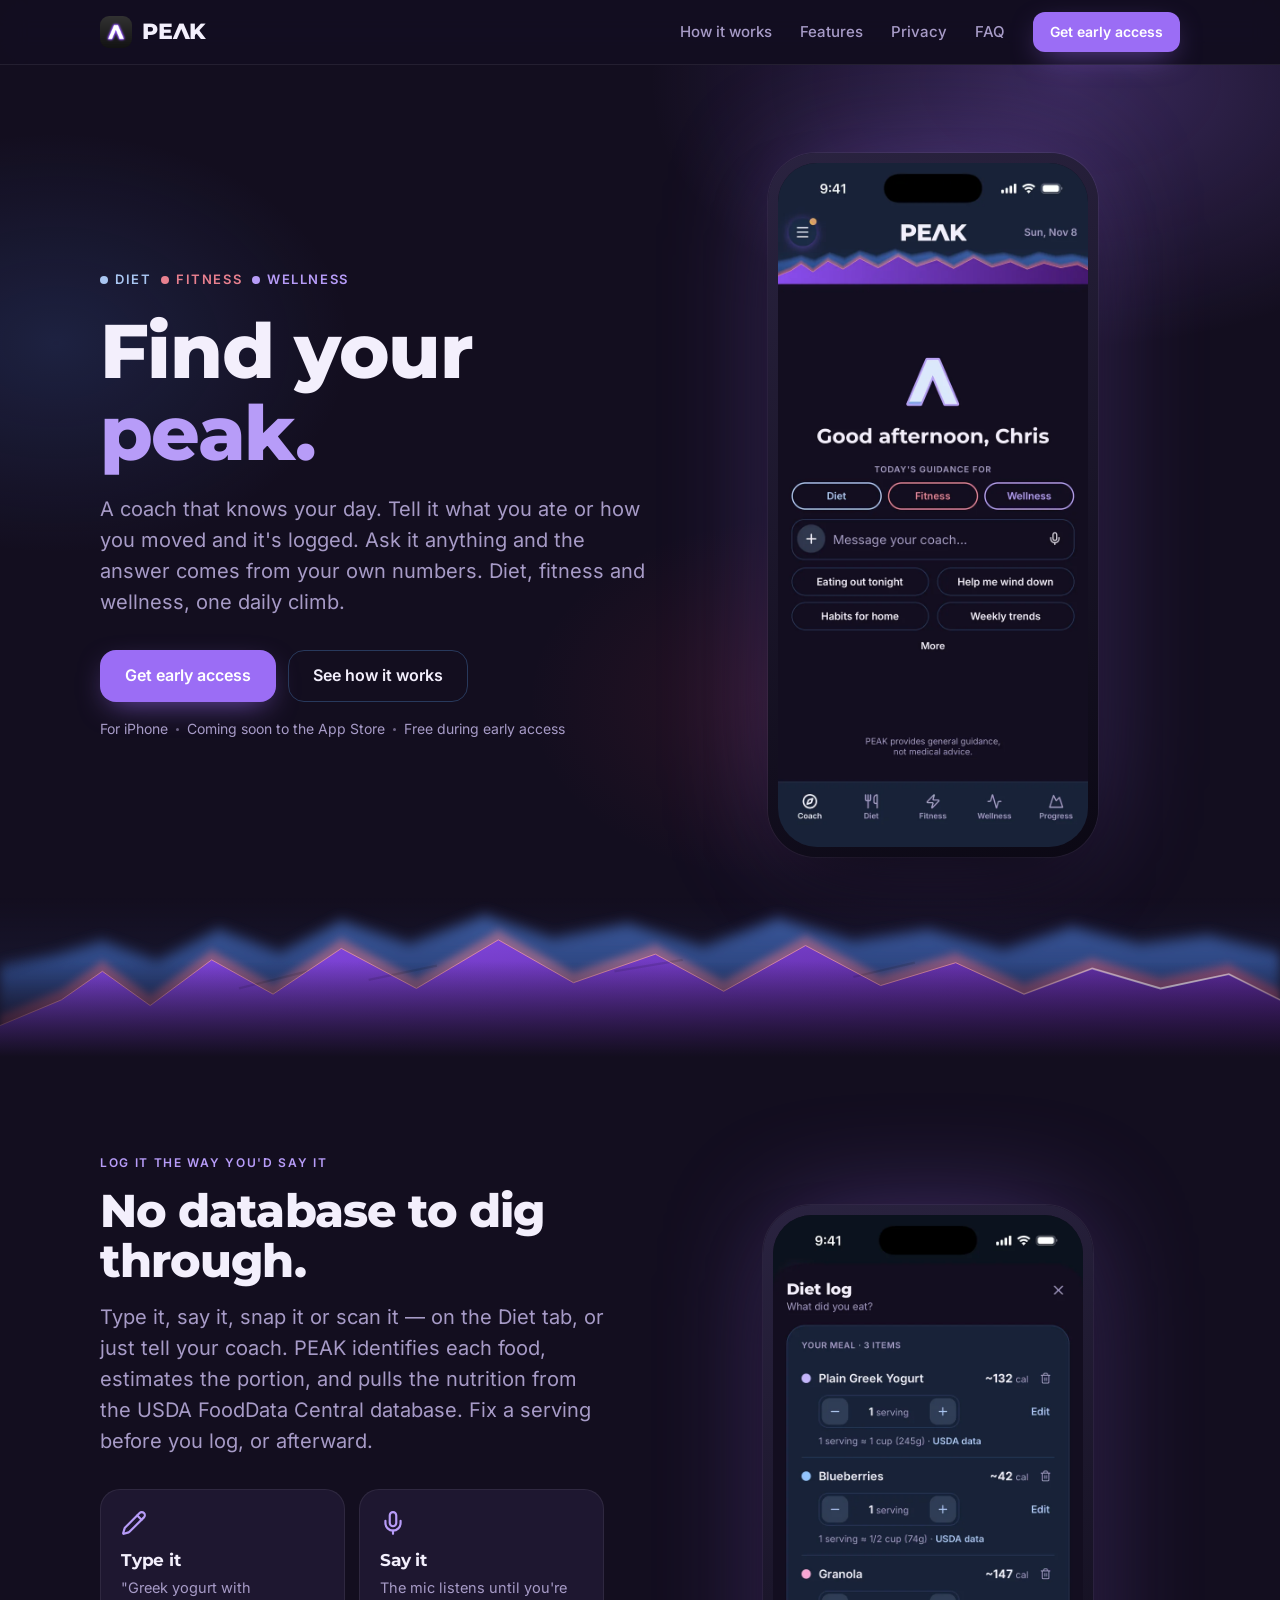
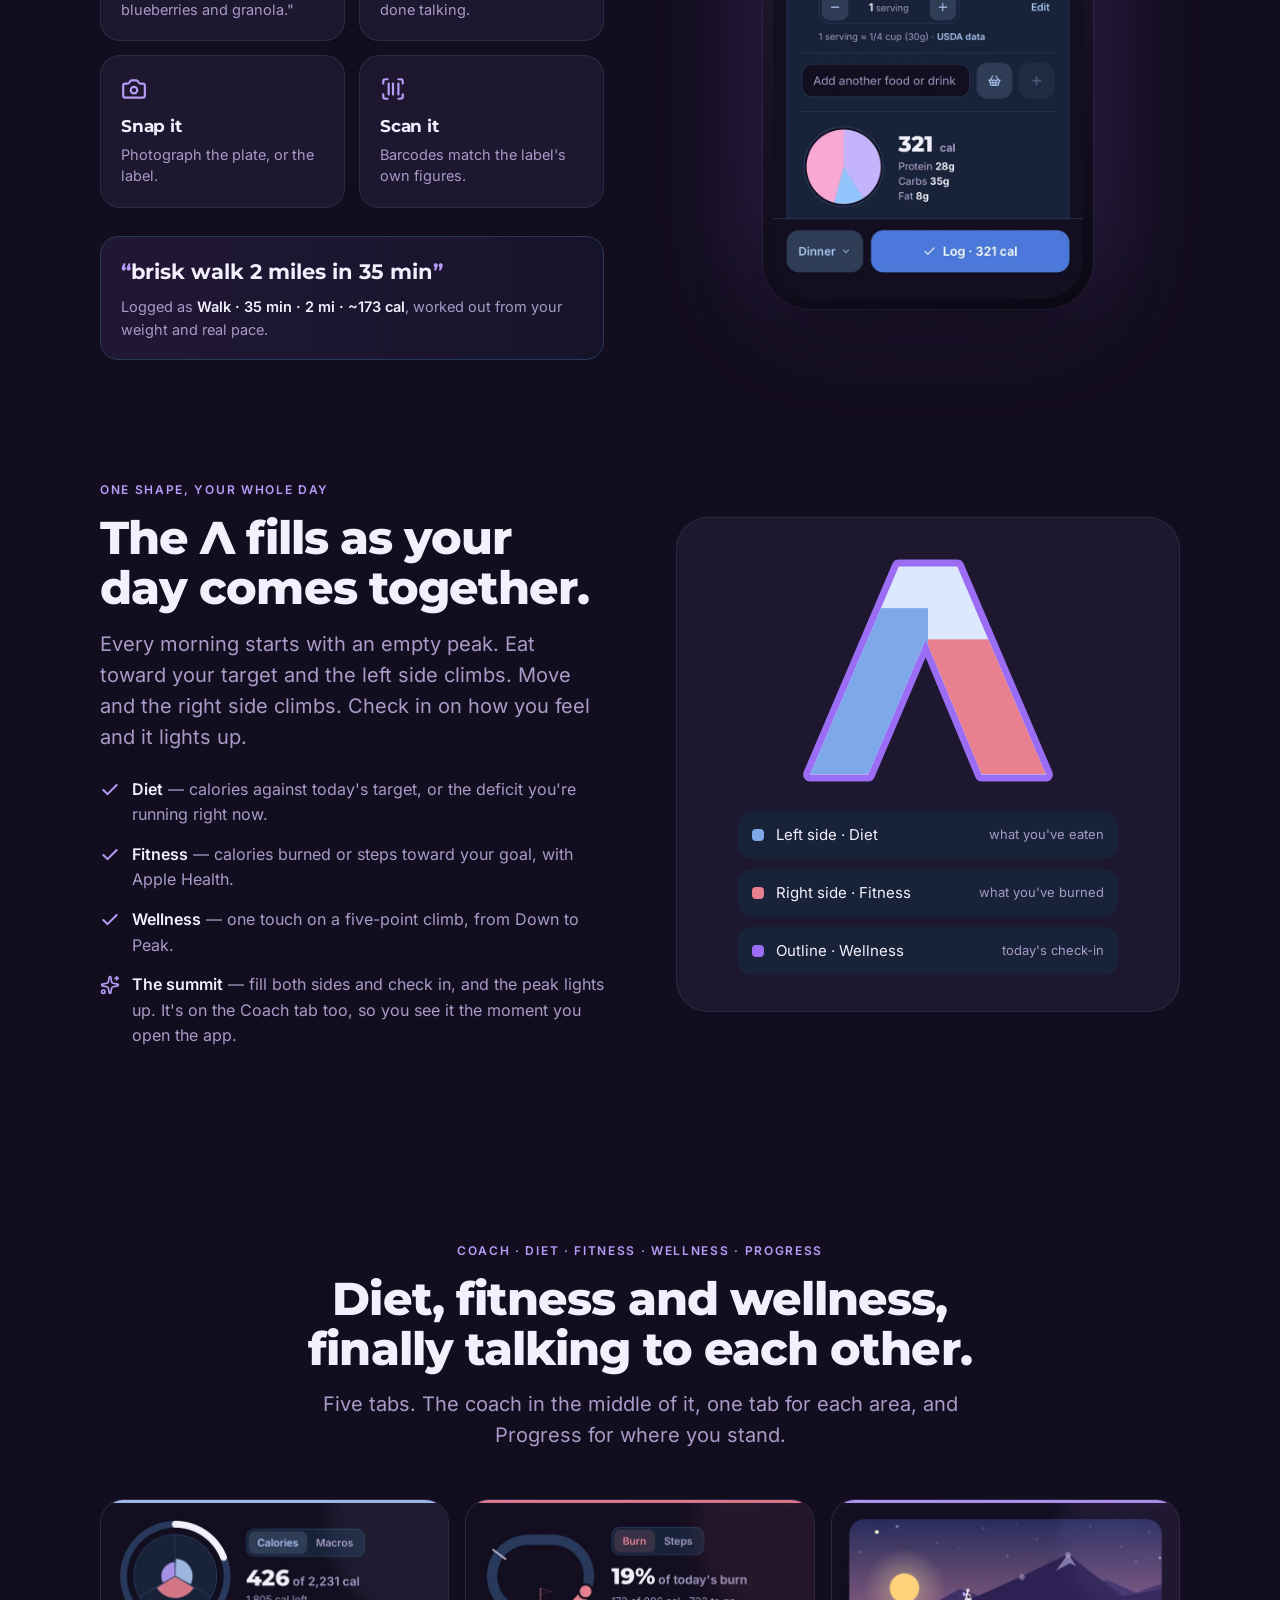
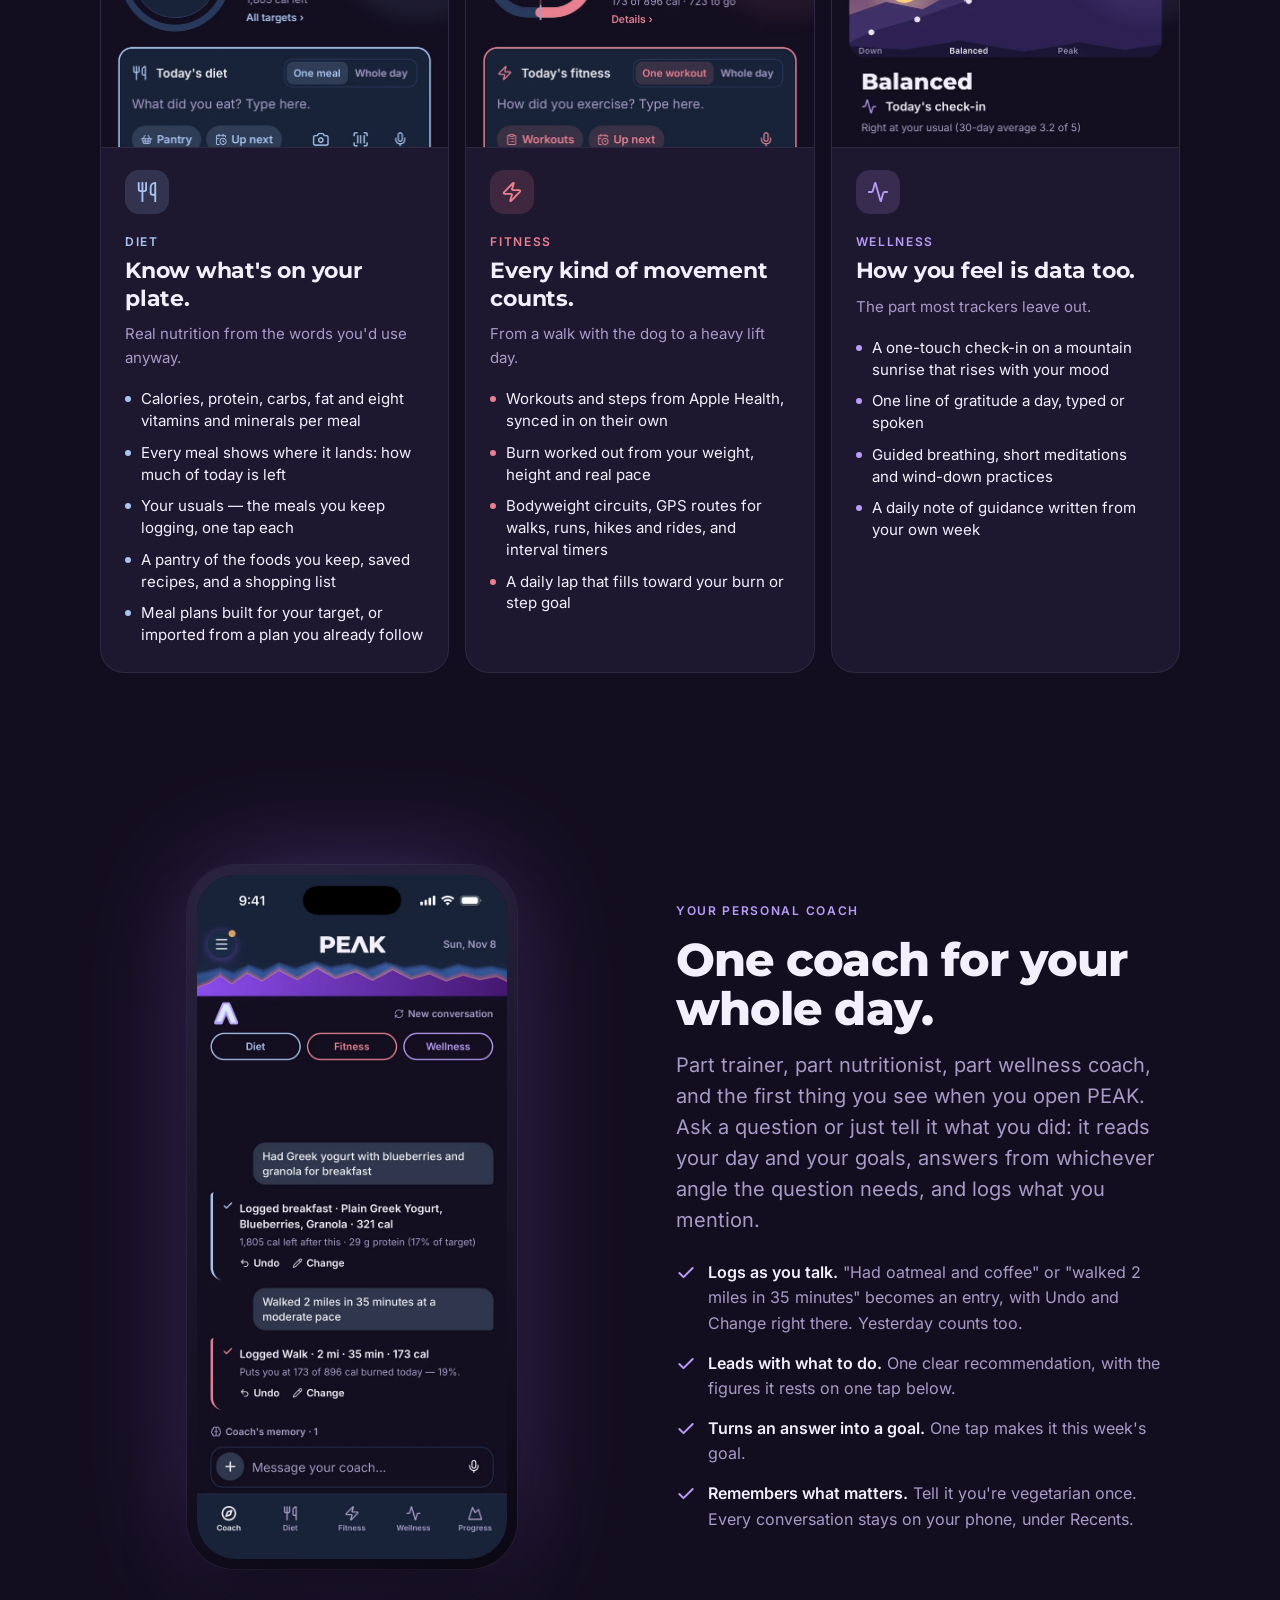
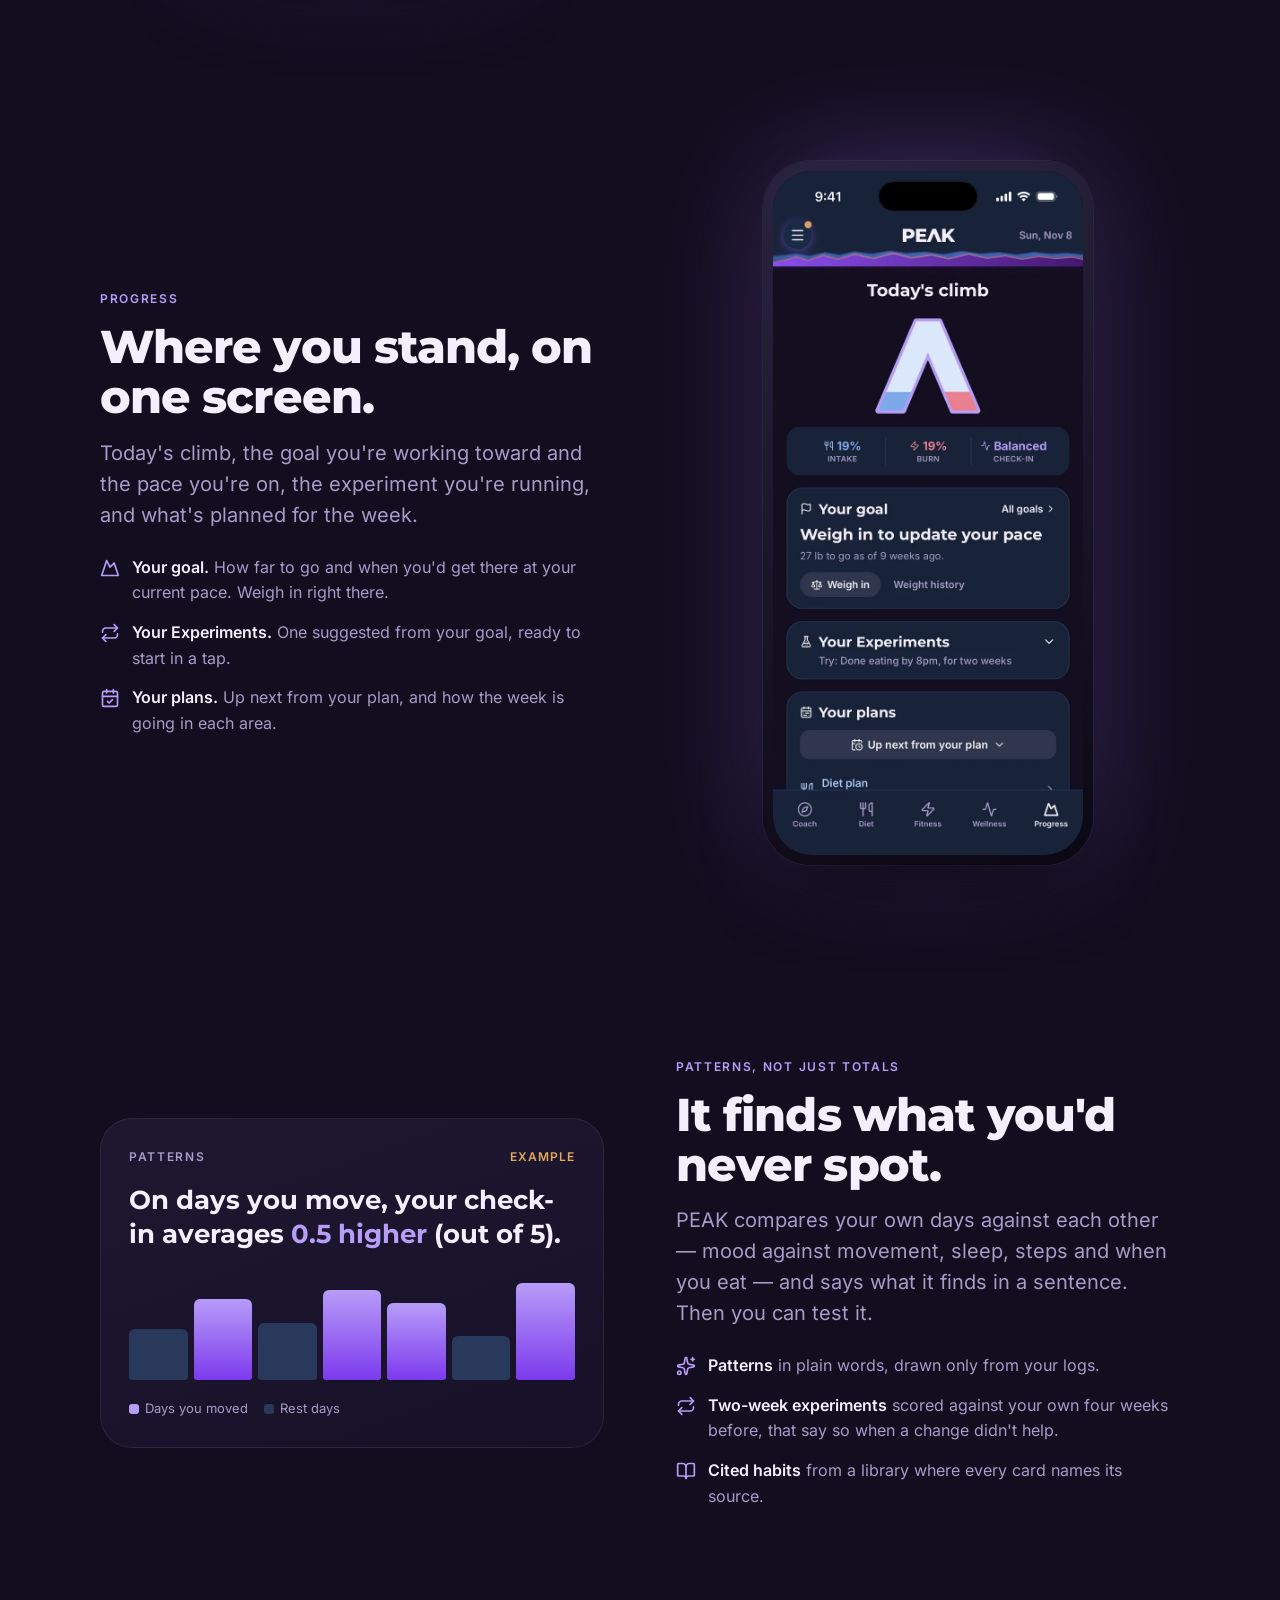
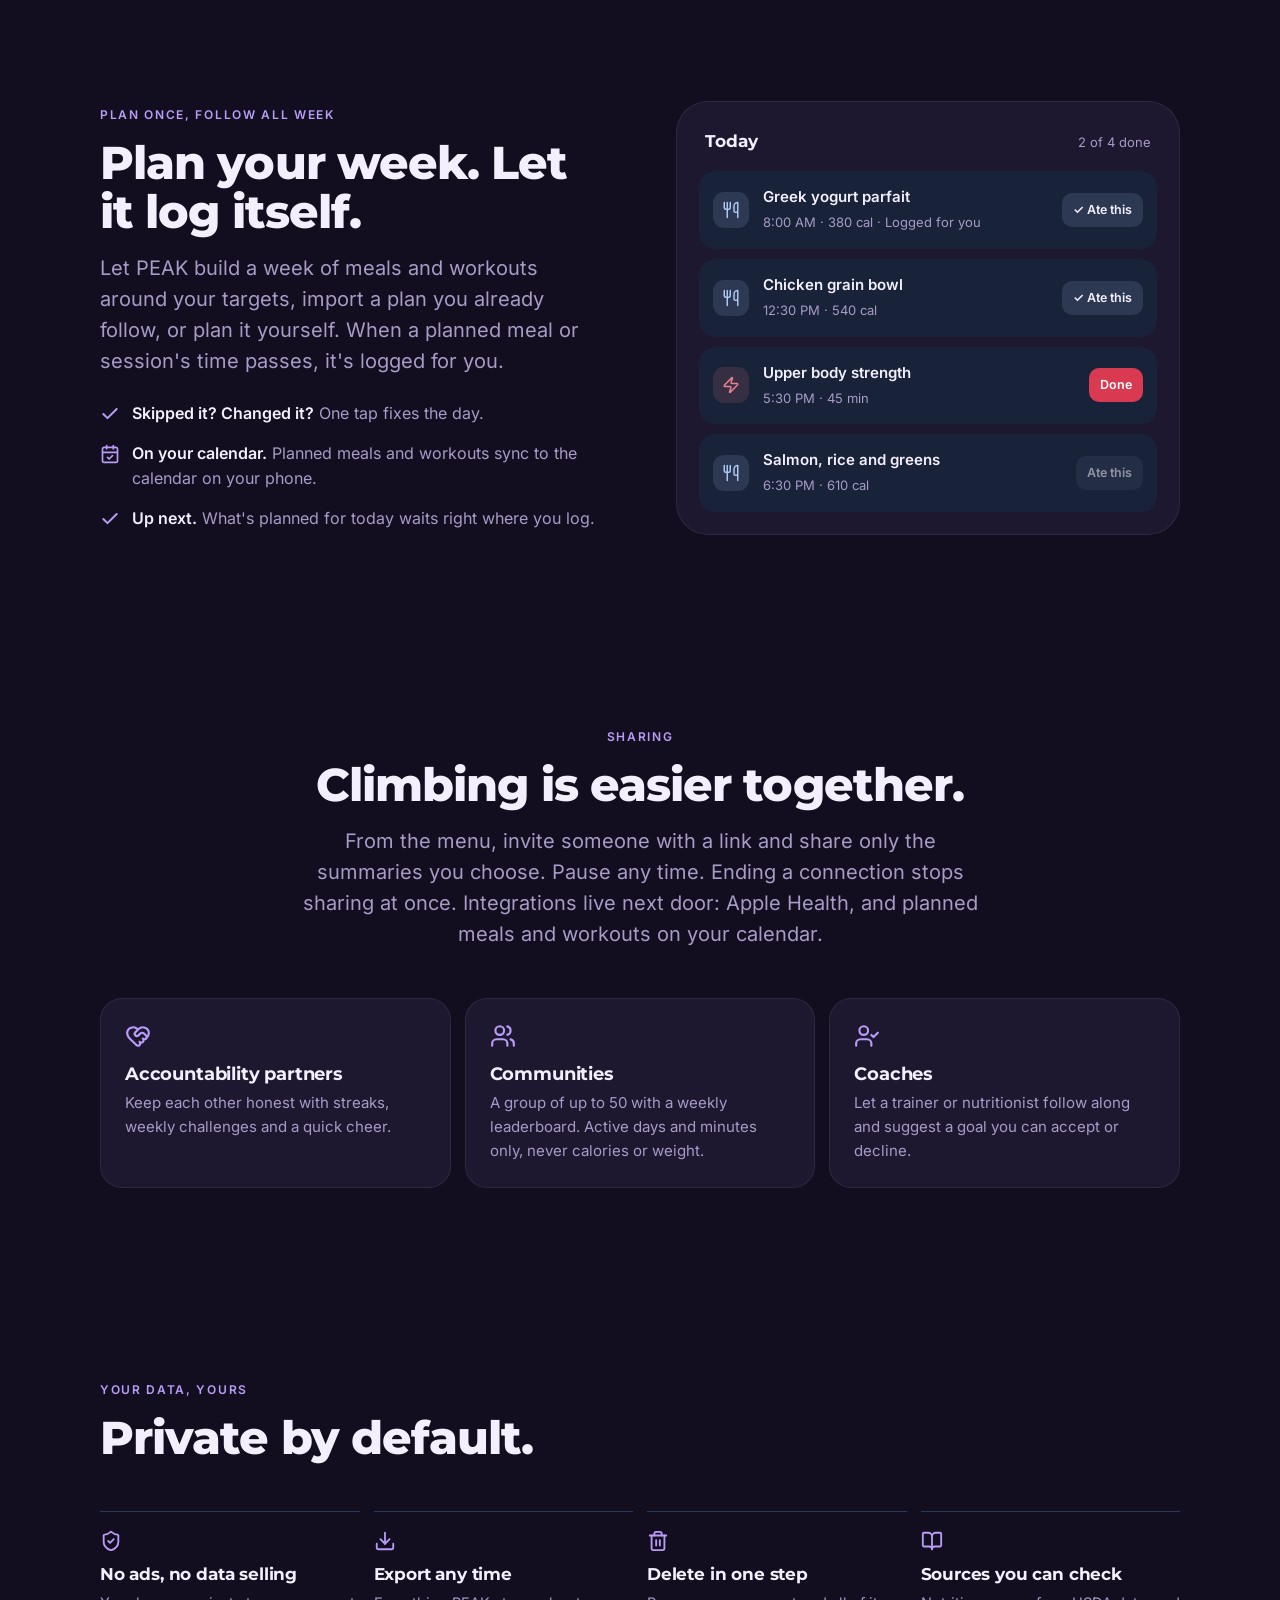
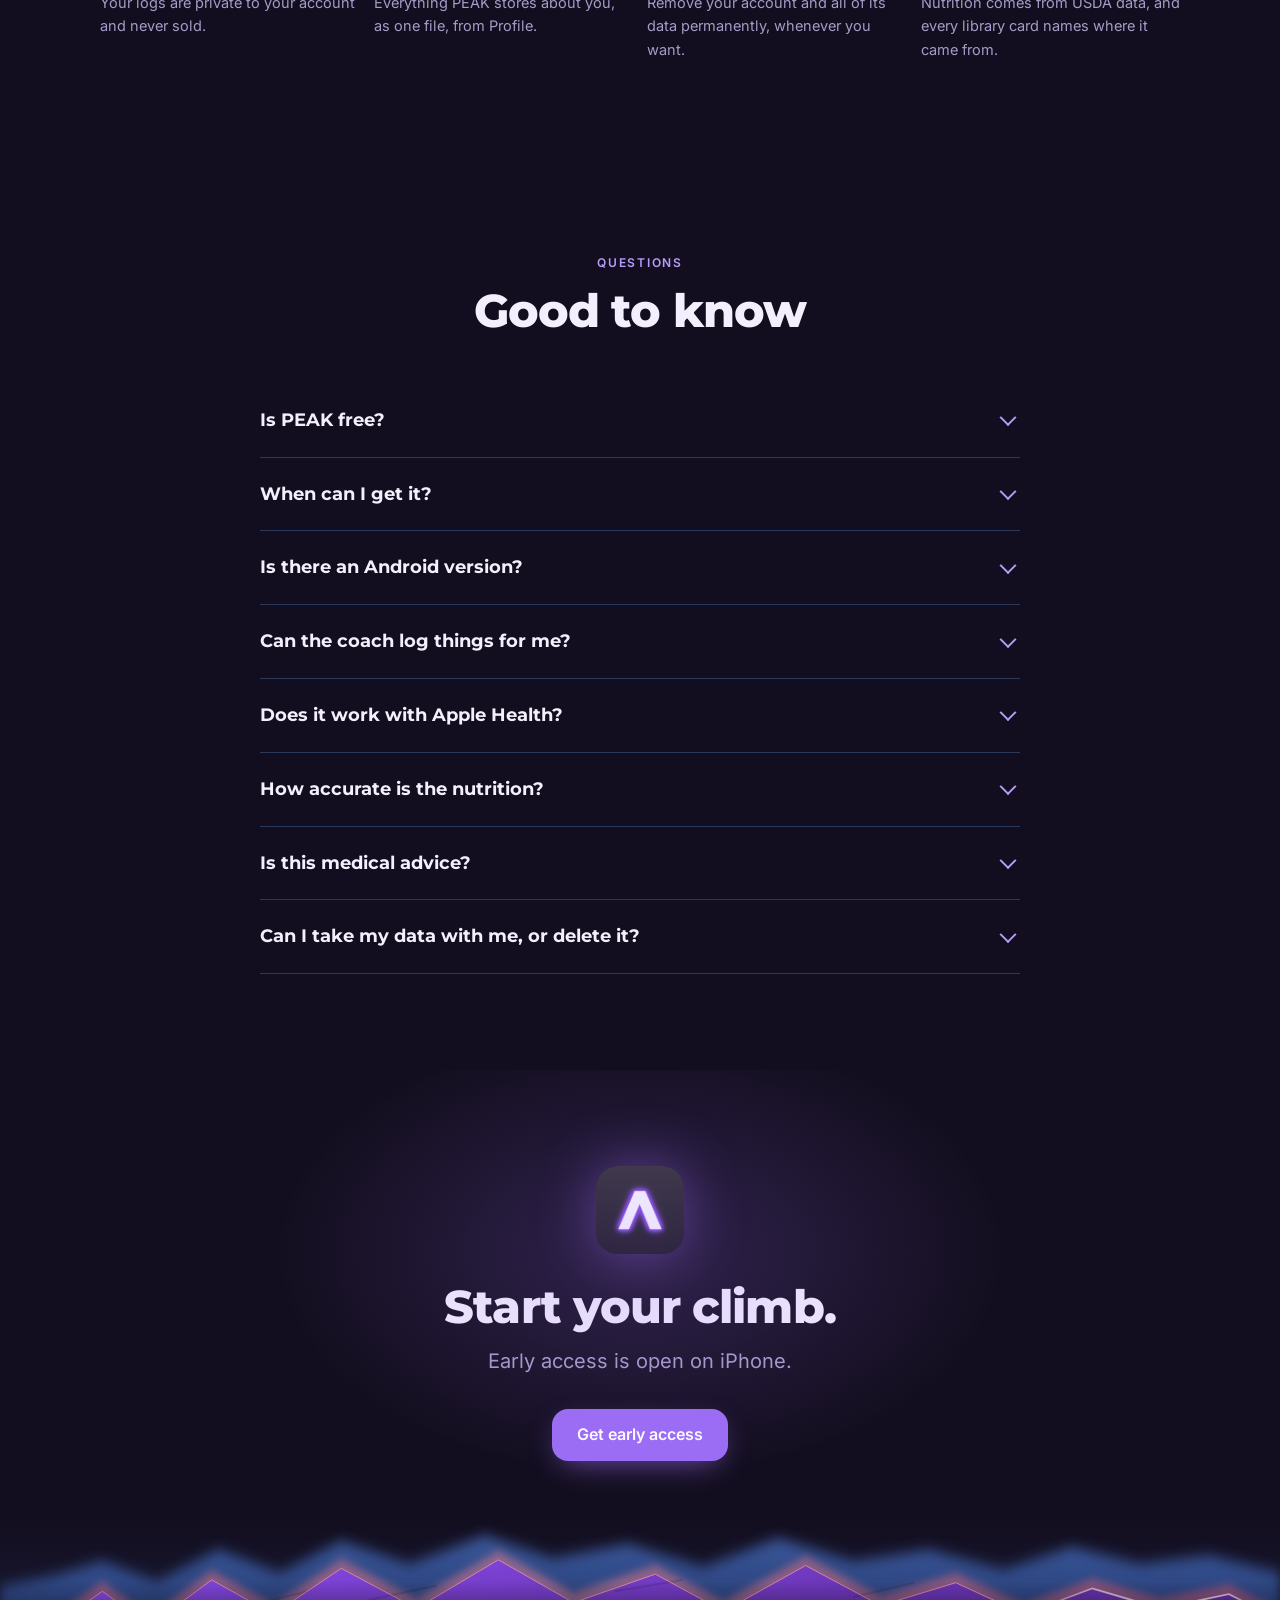
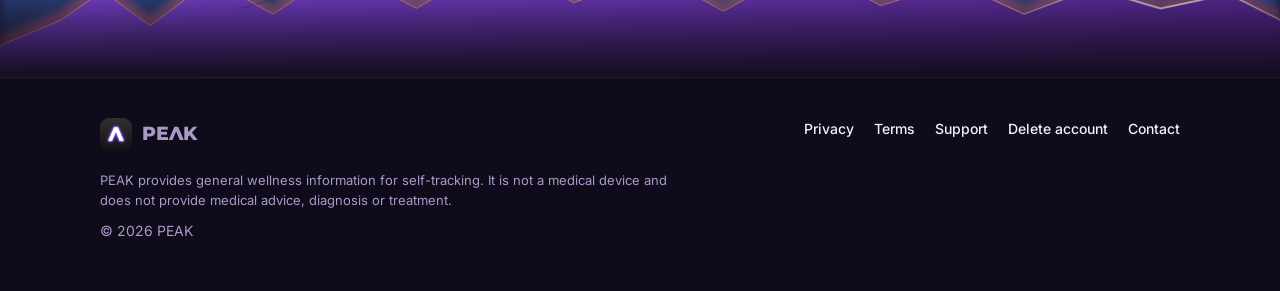
==== commit 87fa46d6: "Website: Coach-first copy, fresh screenshots (Coach, Progress, Diet, Fitness, Wellness, meal review," ====
--- a/index.html
+++ b/index.html
@@ -3,8 +3,8 @@
 <head>
 <meta charset="utf-8">
 <meta name="viewport" content="width=device-width, initial-scale=1, viewport-fit=cover">
-<title>PEAK — Diet, fitness &amp; wellness in one app</title>
-<meta name="description" content="Log a meal in a sentence, a workout in a tap and how you feel in one touch. PEAK brings diet, fitness and wellness into one daily climb, and shows you the patterns behind it.">
+<title>PEAK — A personal coach for diet, fitness &amp; wellness</title>
+<meta name="description" content="Tell your coach what you ate or how you moved and it's logged. Ask anything and get an answer from your own day. PEAK brings diet, fitness and wellness into one daily climb, and shows you the patterns behind it.">
 <link rel="canonical" href="https://usepeakapp.com/">
 <meta name="theme-color" content="#130E1F">
 <link rel="icon" type="image/png" href="assets/favicon-64.png">
@@ -15,12 +15,12 @@
 <meta property="og:type" content="website">
 <meta property="og:site_name" content="PEAK">
 <meta property="og:url" content="https://usepeakapp.com/">
-<meta property="og:title" content="PEAK — Diet, fitness &amp; wellness in one app">
-<meta property="og:description" content="Achieve your goals. See the patterns that move you. PEAK turns your meals, movement and mood into one daily climb.">
+<meta property="og:title" content="PEAK — A personal coach for diet, fitness &amp; wellness">
+<meta property="og:description" content="A coach that logs what you tell it, answers from your own day, and shows the patterns that move you. Diet, fitness and wellness in one daily climb.">
 <meta property="og:image" content="https://usepeakapp.com/assets/og.png">
 <meta name="twitter:card" content="summary_large_image">
 <script type="application/ld+json">
-{"@context":"https://schema.org","@type":"SoftwareApplication","name":"PEAK","applicationCategory":"HealthApplication","operatingSystem":"iOS","url":"https://usepeakapp.com/","description":"A diet, fitness and wellness tracker. Describe a meal in plain words for USDA nutrition, log workouts, check in on how you feel, and see the patterns that connect them."}
+{"@context":"https://schema.org","@type":"SoftwareApplication","name":"PEAK","applicationCategory":"HealthApplication","operatingSystem":"iOS","url":"https://usepeakapp.com/","description":"A personal coach for diet, fitness and wellness. Tell it what you ate or how you moved and it logs it with USDA nutrition, ask it anything about your day, check in on how you feel, and see the patterns that connect them."}
 </script>
 <script>document.documentElement.classList.add("js")</script>
 </head>
@@ -118,7 +118,7 @@
         <span style="color:var(--wellness)"><i style="background:var(--wellness)"></i>Wellness</span>
       </div>
       <h1>Find your <span class="lam">peak.</span></h1>
-      <p class="lede">Achieve your goals. See the patterns that move you. What you eat, how you move and how you feel shape each other, and PEAK puts all three into one daily climb.</p>
+      <p class="lede">A coach that knows your day. Tell it what you ate or how you moved and it's logged. Ask it anything and the answer comes from your own numbers. Diet, fitness and wellness, one daily climb.</p>
       <div class="cta-row">
         <a class="btn btn-primary" href="mailto:jasonbgabler@gmail.com?subject=PEAK%20early%20access&amp;body=I'd%20like%20early%20access%20to%20PEAK%20on%20iPhone.">Get early access</a>
         <a class="btn btn-ghost" href="#how">See how it works</a>
@@ -126,10 +126,10 @@
       <p class="cta-note"><span>For iPhone</span><span class="dot"></span><span>Coming soon to the App Store</span><span class="dot"></span><span>Free during early access</span></p>
     </div>
 
-    <!-- Real screenshot of Home (demo account, current build). -->
+    <!-- Real screenshot of the Coach tab, the landing screen (demo account, current build). -->
     <div class="reveal">
       <div class="phone">
-        <picture><source type="image/webp" srcset="assets/shots/home-700.webp 700w, assets/shots/home-1206.webp 1206w" sizes="(max-width: 420px) 80vw, 310px"><img class="screen-img" src="assets/shots/home-700.jpg" srcset="assets/shots/home-700.jpg 700w, assets/shots/home-1206.jpg 1206w" sizes="(max-width: 420px) 80vw, 310px" width="1206" height="2622" fetchpriority="high" decoding="async" alt="PEAK's Home screen: today's climb as a Λ filling with diet and fitness, a check-in of Ascent, and your personal coach."></picture>
+        <picture><source type="image/webp" srcset="assets/shots/coach-home-700.webp 700w, assets/shots/coach-home-1206.webp 1206w" sizes="(max-width: 420px) 80vw, 310px"><img class="screen-img" src="assets/shots/coach-home-700.jpg" srcset="assets/shots/coach-home-700.jpg 700w, assets/shots/coach-home-1206.jpg 1206w" sizes="(max-width: 420px) 80vw, 310px" width="1206" height="2622" fetchpriority="high" decoding="async" alt="PEAK's Coach tab: the Λ, a greeting, Diet, Fitness and Wellness guidance chips, a message box and four suggested questions."></picture>
       </div>
     </div>
   </div>
@@ -143,7 +143,7 @@
       <div class="section-head reveal" style="margin-bottom:32px">
         <p class="eyebrow">Log it the way you'd say it</p>
         <h2>No database to dig through.</h2>
-        <p class="lede" style="margin-top:16px">Type it, say it, snap it or scan it. PEAK identifies each food, estimates the portion, and pulls the nutrition from the USDA FoodData Central database.</p>
+        <p class="lede" style="margin-top:16px">Type it, say it, snap it or scan it — on the Diet tab, or just tell your coach. PEAK identifies each food, estimates the portion, and pulls the nutrition from the USDA FoodData Central database. Fix a serving before you log, or afterward.</p>
       </div>
       <div class="ways two reveal">
         <div class="way"><svg><use href="#i-pencil"/></svg><h3>Type it</h3><p>"Greek yogurt with blueberries and granola."</p></div>
@@ -157,7 +157,7 @@
       </div>
     </div>
     <div class="reveal">
-      <div class="phone"><picture><source type="image/webp" srcset="assets/shots/meal-review-700.webp 700w, assets/shots/meal-review-1206.webp 1206w" sizes="(max-width: 420px) 80vw, 310px"><img class="screen-img" src="assets/shots/meal-review-700.jpg" srcset="assets/shots/meal-review-700.jpg 700w, assets/shots/meal-review-1206.jpg 1206w" sizes="(max-width: 420px) 80vw, 310px" width="1206" height="2622" loading="lazy" decoding="async" alt="PEAK's meal review: Greek yogurt, blueberries and granola, each with a serving size from USDA data, adding up to 321 calories, with Breakfast and Log buttons."></picture></div>
+      <div class="phone"><picture><source type="image/webp" srcset="assets/shots/meal-review-700.webp 700w, assets/shots/meal-review-1206.webp 1206w" sizes="(max-width: 420px) 80vw, 310px"><img class="screen-img" src="assets/shots/meal-review-700.jpg" srcset="assets/shots/meal-review-700.jpg 700w, assets/shots/meal-review-1206.jpg 1206w" sizes="(max-width: 420px) 80vw, 310px" width="1206" height="2622" loading="lazy" decoding="async" alt="PEAK's meal review: Greek yogurt, blueberries and granola, each with a serving size from USDA data, adding up to 321 calories, with the meal and a Log button."></picture></div>
     </div>
   </div>
 </section>
@@ -173,6 +173,7 @@
         <li><svg><use href="#i-check"/></svg><span><b>Diet</b> — calories against today's target, or the deficit you're running right now.</span></li>
         <li><svg><use href="#i-check"/></svg><span><b>Fitness</b> — calories burned or steps toward your goal, with Apple Health.</span></li>
         <li><svg><use href="#i-check"/></svg><span><b>Wellness</b> — one touch on a five-point climb, from Down to Peak.</span></li>
+        <li><svg><use href="#i-sparkles"/></svg><span><b>The summit</b> — fill both sides and check in, and the peak lights up. It's on the Coach tab too, so you see it the moment you open the app.</span></li>
       </ul>
     </div>
     <div class="glyph-panel reveal" aria-hidden="true">
@@ -202,12 +203,13 @@
 <section class="section" id="features">
   <div class="wrap">
     <div class="section-head center reveal">
-      <p class="eyebrow">Three tabs, one app</p>
+      <p class="eyebrow">Coach · Diet · Fitness · Wellness · Progress</p>
       <h2>Diet, fitness and wellness, finally talking to each other.</h2>
+      <p class="lede" style="margin-top:16px">Five tabs. The coach in the middle of it, one tab for each area, and Progress for where you stand.</p>
     </div>
     <div class="pillars">
       <article class="pillar diet reveal">
-        <div class="pillar-shot"><picture><source type="image/webp" srcset="assets/shots/diet-700.webp 700w, assets/shots/diet-1206.webp 1206w" sizes="(max-width: 900px) calc(100vw - 40px), 360px"><img src="assets/shots/diet-700.jpg" srcset="assets/shots/diet-700.jpg 700w, assets/shots/diet-1206.jpg 1206w" sizes="(max-width: 900px) calc(100vw - 40px), 360px" width="1206" height="1290" loading="lazy" decoding="async" alt="PEAK's Diet tab: 321 of 2,237 calories eaten, with today's diet box, Pantry and Up next."></picture></div>
+        <div class="pillar-shot"><picture><source type="image/webp" srcset="assets/shots/diet-700.webp 700w, assets/shots/diet-1206.webp 1206w" sizes="(max-width: 900px) calc(100vw - 40px), 360px"><img src="assets/shots/diet-700.jpg" srcset="assets/shots/diet-700.jpg 700w, assets/shots/diet-1206.jpg 1206w" sizes="(max-width: 900px) calc(100vw - 40px), 360px" width="1206" height="1290" loading="lazy" decoding="async" alt="PEAK's Diet tab: a plate at 426 of 2,231 calories with macros, and today's diet box with Pantry, Up next, camera, barcode and mic."></picture></div>
         <div class="icon"><svg><use href="#i-utensils"/></svg></div>
         <p class="tag">Diet</p>
         <h3>Know what's on your plate.</h3>
@@ -215,12 +217,13 @@
         <ul>
           <li>Calories, protein, carbs, fat and eight vitamins and minerals per meal</li>
           <li>Every meal shows where it lands: how much of today is left</li>
+          <li>Your usuals — the meals you keep logging, one tap each</li>
           <li>A pantry of the foods you keep, saved recipes, and a shopping list</li>
           <li>Meal plans built for your target, or imported from a plan you already follow</li>
         </ul>
       </article>
       <article class="pillar fitness reveal">
-        <div class="pillar-shot"><picture><source type="image/webp" srcset="assets/shots/fitness-700.webp 700w, assets/shots/fitness-1206.webp 1206w" sizes="(max-width: 900px) calc(100vw - 40px), 360px"><img src="assets/shots/fitness-700.jpg" srcset="assets/shots/fitness-700.jpg 700w, assets/shots/fitness-1206.jpg 1206w" sizes="(max-width: 900px) calc(100vw - 40px), 360px" width="1206" height="1290" loading="lazy" decoding="async" alt="PEAK's Fitness tab: 19% of today's burn on a lap, with today's fitness box."></picture></div>
+        <div class="pillar-shot"><picture><source type="image/webp" srcset="assets/shots/fitness-700.webp 700w, assets/shots/fitness-1206.webp 1206w" sizes="(max-width: 900px) calc(100vw - 40px), 360px"><img src="assets/shots/fitness-700.jpg" srcset="assets/shots/fitness-700.jpg 700w, assets/shots/fitness-1206.jpg 1206w" sizes="(max-width: 900px) calc(100vw - 40px), 360px" width="1206" height="1290" loading="lazy" decoding="async" alt="PEAK's Fitness tab: a lap at 19% of today's burn, 173 of 896 calories, with today's fitness box."></picture></div>
         <div class="icon"><svg><use href="#i-zap"/></svg></div>
         <p class="tag">Fitness</p>
         <h3>Every kind of movement counts.</h3>
@@ -233,7 +236,7 @@
         </ul>
       </article>
       <article class="pillar wellness reveal">
-        <div class="pillar-shot"><picture><source type="image/webp" srcset="assets/shots/wellness-700.webp 700w, assets/shots/wellness-1206.webp 1206w" sizes="(max-width: 900px) calc(100vw - 40px), 360px"><img src="assets/shots/wellness-700.jpg" srcset="assets/shots/wellness-700.jpg 700w, assets/shots/wellness-1206.jpg 1206w" sizes="(max-width: 900px) calc(100vw - 40px), 360px" width="1206" height="1290" loading="lazy" decoding="async" alt="PEAK's Wellness tab: a mountain sunrise check-in at Ascent and today's gratitude note."></picture></div>
+        <div class="pillar-shot"><picture><source type="image/webp" srcset="assets/shots/wellness-700.webp 700w, assets/shots/wellness-1206.webp 1206w" sizes="(max-width: 900px) calc(100vw - 40px), 360px"><img src="assets/shots/wellness-700.jpg" srcset="assets/shots/wellness-700.jpg 700w, assets/shots/wellness-1206.jpg 1206w" sizes="(max-width: 900px) calc(100vw - 40px), 360px" width="1206" height="1290" loading="lazy" decoding="async" alt="PEAK's Wellness tab: a mountain sunrise check-in at Balanced, right at your 30-day usual, and today's gratitude box."></picture></div>
         <div class="icon"><svg><use href="#i-activity"/></svg></div>
         <p class="tag">Wellness</p>
         <h3>How you feel is data too.</h3>
@@ -255,29 +258,49 @@
     <div class="reveal">
       <p class="eyebrow">Your personal coach</p>
       <h2>One coach for your whole day.</h2>
-      <p class="lede" style="margin-top:16px">Part trainer, part nutritionist, part wellness coach. Ask a question or just tell it what you did: it reads your day and your goals, answers from whichever angle the question needs, and logs what you mention.</p>
+      <p class="lede" style="margin-top:16px">Part trainer, part nutritionist, part wellness coach, and the first thing you see when you open PEAK. Ask a question or just tell it what you did: it reads your day and your goals, answers from whichever angle the question needs, and logs what you mention.</p>
       <ul class="points">
-        <li><svg><use href="#i-check"/></svg><span><b>Logs as you talk.</b> "Had oatmeal and coffee" becomes a breakfast entry, with Undo.</span></li>
-        <li><svg><use href="#i-check"/></svg><span><b>Answers with your numbers.</b> What's left today, what your week looks like.</span></li>
-        <li><svg><use href="#i-check"/></svg><span><b>Remembers what matters.</b> Tell it you're vegetarian once.</span></li>
+        <li><svg><use href="#i-check"/></svg><span><b>Logs as you talk.</b> "Had oatmeal and coffee" or "walked 2 miles in 35 minutes" becomes an entry, with Undo and Change right there. Yesterday counts too.</span></li>
+        <li><svg><use href="#i-check"/></svg><span><b>Leads with what to do.</b> One clear recommendation, with the figures it rests on one tap below.</span></li>
+        <li><svg><use href="#i-check"/></svg><span><b>Turns an answer into a goal.</b> One tap makes it this week's goal.</span></li>
+        <li><svg><use href="#i-check"/></svg><span><b>Remembers what matters.</b> Tell it you're vegetarian once. Every conversation stays on your phone, under Recents.</span></li>
       </ul>
     </div>
     <div class="reveal">
-      <div class="phone"><picture><source type="image/webp" srcset="assets/shots/coach-700.webp 700w, assets/shots/coach-1206.webp 1206w" sizes="(max-width: 420px) 80vw, 310px"><img class="screen-img" src="assets/shots/coach-700.jpg" srcset="assets/shots/coach-700.jpg 700w, assets/shots/coach-1206.jpg 1206w" sizes="(max-width: 420px) 80vw, 310px" width="1206" height="2622" loading="lazy" decoding="async" alt="Your personal coach answering a Diet question: protein is the gap today, 28 of 168 grams, with suggestions to close it."></picture></div>
+      <div class="phone"><picture><source type="image/webp" srcset="assets/shots/coach-700.webp 700w, assets/shots/coach-1206.webp 1206w" sizes="(max-width: 420px) 80vw, 310px"><img class="screen-img" src="assets/shots/coach-700.jpg" srcset="assets/shots/coach-700.jpg 700w, assets/shots/coach-1206.jpg 1206w" sizes="(max-width: 420px) 80vw, 310px" width="1206" height="2622" loading="lazy" decoding="async" alt="Your personal coach logging a breakfast and a two-mile walk from a sentence each, with Undo and Change under each entry."></picture></div>
+    </div>
+  </div>
+</section>
+
+<!-- PROGRESS -->
+<section class="section">
+  <div class="wrap split">
+    <div class="reveal">
+      <p class="eyebrow">Progress</p>
+      <h2>Where you stand, on one screen.</h2>
+      <p class="lede" style="margin-top:16px">Today's climb, the goal you're working toward and the pace you're on, the experiment you're running, and what's planned for the week.</p>
+      <ul class="points">
+        <li><svg><use href="#i-mountain"/></svg><span><b>Your goal.</b> How far to go and when you'd get there at your current pace. Weigh in right there.</span></li>
+        <li><svg><use href="#i-repeat"/></svg><span><b>Your Experiments.</b> One suggested from your goal, ready to start in a tap.</span></li>
+        <li><svg><use href="#i-calendar"/></svg><span><b>Your plans.</b> Up next from your plan, and how the week is going in each area.</span></li>
+      </ul>
+    </div>
+    <div class="reveal">
+      <div class="phone"><picture><source type="image/webp" srcset="assets/shots/progress-700.webp 700w, assets/shots/progress-1206.webp 1206w" sizes="(max-width: 420px) 80vw, 310px"><img class="screen-img" src="assets/shots/progress-700.jpg" srcset="assets/shots/progress-700.jpg 700w, assets/shots/progress-1206.jpg 1206w" sizes="(max-width: 420px) 80vw, 310px" width="1206" height="2622" loading="lazy" decoding="async" alt="PEAK's Progress tab: today's climb as a Λ at 19% intake and 19% burn with a Balanced check-in, Your goal, Your Experiments and Your plans."></picture></div>
     </div>
   </div>
 </section>
 
 <!-- PATTERNS -->
 <section class="section">
-  <div class="wrap split">
+  <div class="wrap split flip">
     <div class="reveal">
       <p class="eyebrow">Patterns, not just totals</p>
       <h2>It finds what you'd never spot.</h2>
       <p class="lede" style="margin-top:16px">PEAK compares your own days against each other — mood against movement, sleep, steps and when you eat — and says what it finds in a sentence. Then you can test it.</p>
       <ul class="points">
         <li><svg><use href="#i-sparkles"/></svg><span><b>Patterns</b> in plain words, drawn only from your logs.</span></li>
-        <li><svg><use href="#i-repeat"/></svg><span><b>Two-week experiments</b> that score whether a change actually helped, and say so when it didn't.</span></li>
+        <li><svg><use href="#i-repeat"/></svg><span><b>Two-week experiments</b> scored against your own four weeks before, that say so when a change didn't help.</span></li>
         <li><svg><use href="#i-book"/></svg><span><b>Cited habits</b> from a library where every card names its source.</span></li>
       </ul>
     </div>
@@ -294,7 +317,7 @@
 
 <!-- PLANS -->
 <section class="section">
-  <div class="wrap split flip">
+  <div class="wrap split">
     <div class="reveal">
       <p class="eyebrow">Plan once, follow all week</p>
       <h2>Plan your week. Let it log itself.</h2>
@@ -319,9 +342,9 @@
 <section class="section">
   <div class="wrap">
     <div class="section-head center reveal">
-      <p class="eyebrow">Connect</p>
+      <p class="eyebrow">Sharing</p>
       <h2>Climbing is easier together.</h2>
-      <p class="lede" style="margin-top:16px">Share only the summaries you choose. Pause any time. Ending a connection stops sharing at once.</p>
+      <p class="lede" style="margin-top:16px">From the menu, invite someone with a link and share only the summaries you choose. Pause any time. Ending a connection stops sharing at once. Integrations live next door: Apple Health, and planned meals and workouts on your calendar.</p>
     </div>
     <div class="connect-grid">
       <div class="connect-card reveal"><svg><use href="#i-heart"/></svg><h3>Accountability partners</h3><p>Keep each other honest with streaks, weekly challenges and a quick cheer.</p></div>
@@ -358,7 +381,8 @@
       <details><summary>Is PEAK free?</summary><p>Yes, PEAK is free during early access. If paid features arrive later, we'll say what's included before anything changes.</p></details>
       <details><summary>When can I get it?</summary><p>PEAK is in early access on iPhone now and coming soon to the App Store. Email us for an invite and we'll send one.</p></details>
       <details><summary>Is there an Android version?</summary><p>PEAK is iPhone-first. Android is on the roadmap.</p></details>
-      <details><summary>Does it work with Apple Health?</summary><p>Yes. Connect Apple Health and PEAK reads your workouts, steps, sleep and resting heart rate, so you don't have to log them twice. It's optional, and you can disconnect any time.</p></details>
+      <details><summary>Can the coach log things for me?</summary><p>Yes. Tell it what you ate or how you moved, today or an earlier day, and it logs it with Undo and Change underneath. If it can't tell what you meant, it asks one question first.</p></details>
+      <details><summary>Does it work with Apple Health?</summary><p>Yes. Connect Apple Health from the menu under Integrations and PEAK reads your workouts, steps, sleep and resting heart rate, so you don't have to log them twice. It's optional, and you can disconnect any time.</p></details>
       <details><summary>How accurate is the nutrition?</summary><p>PEAK identifies the foods you describe and takes their nutrition from USDA FoodData Central, including manufacturer label data for packaged and store-brand foods. You can adjust any portion before you log it.</p></details>
       <details><summary>Is this medical advice?</summary><p>No. PEAK is a wellness tool for self-tracking and general guidance. It isn't a medical device and doesn't diagnose or treat anything. Talk with a qualified professional about medical questions.</p></details>
       <details><summary>Can I take my data with me, or delete it?</summary><p>Yes. Export everything from Profile → Data &amp; privacy, or delete your account and all of its data from the same place. <a href="delete-account.html" style="color:var(--accent)">More on deleting your account</a>.</p></details>
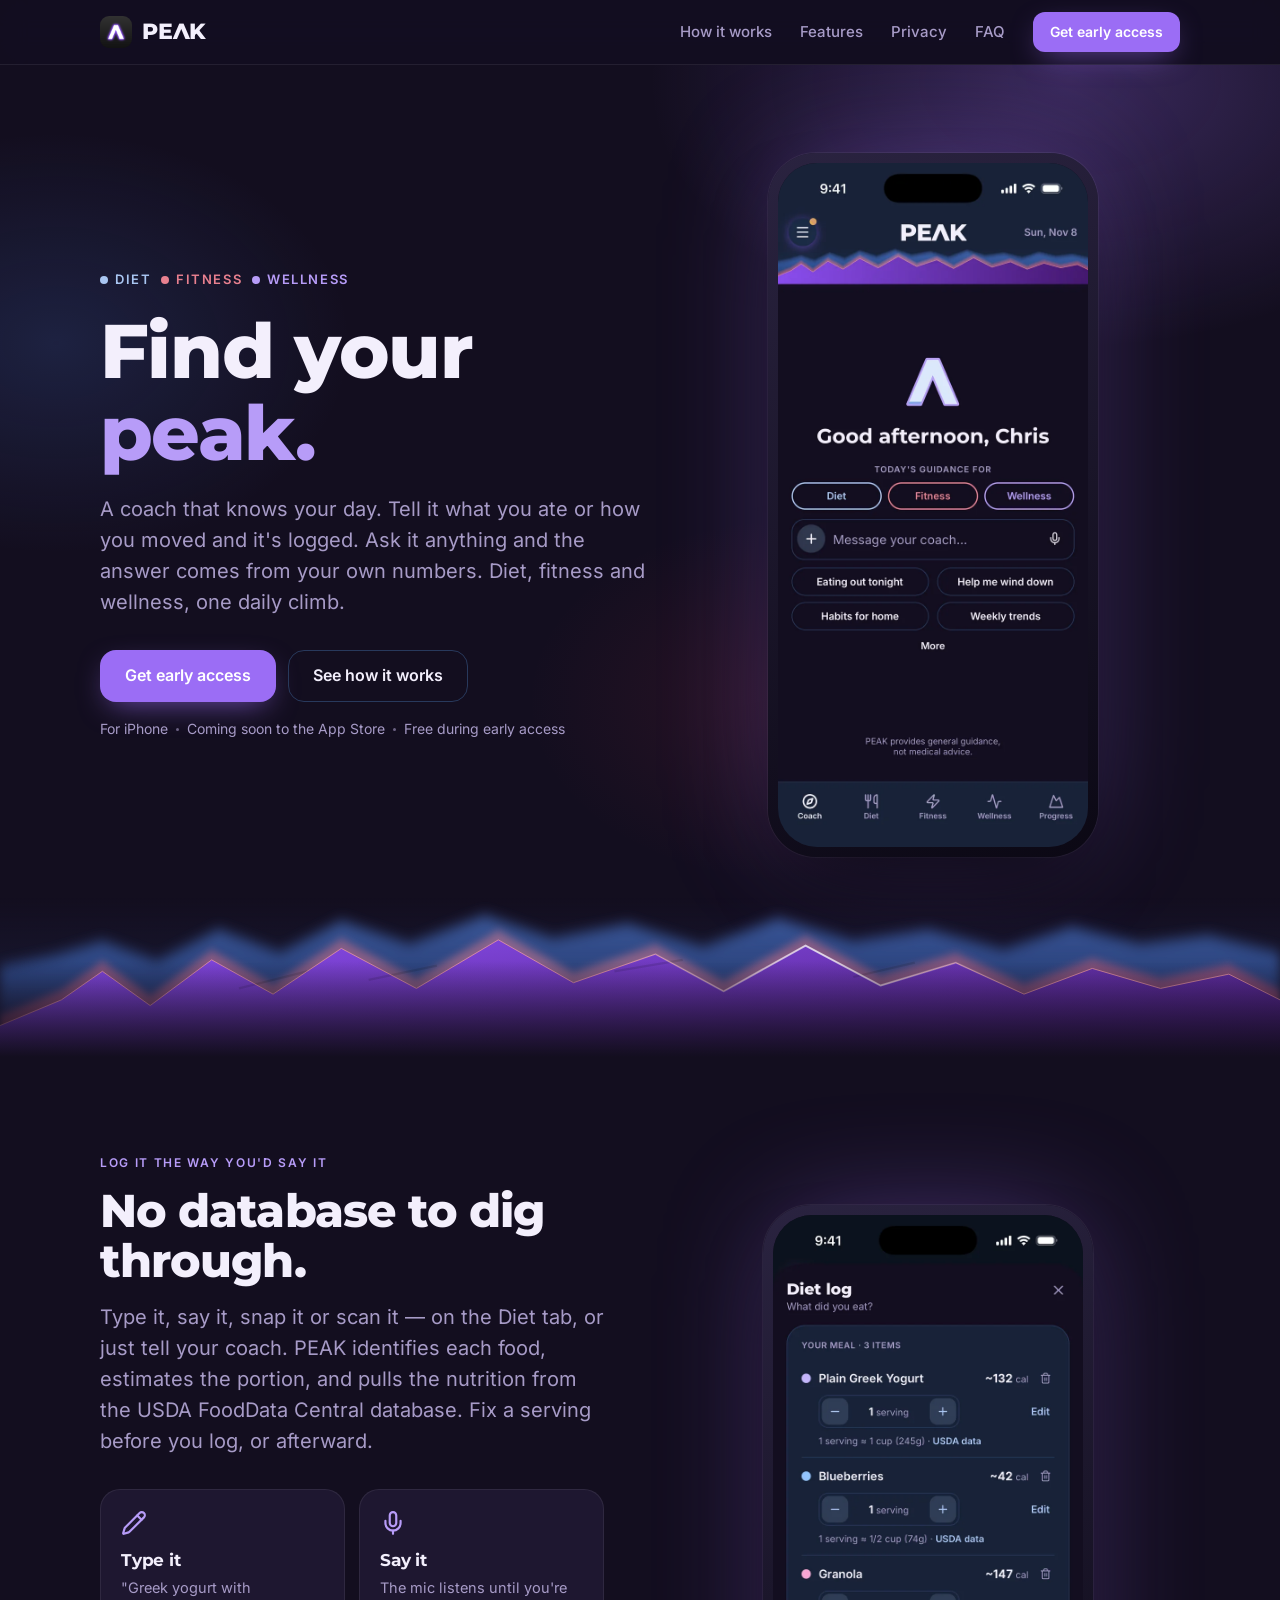
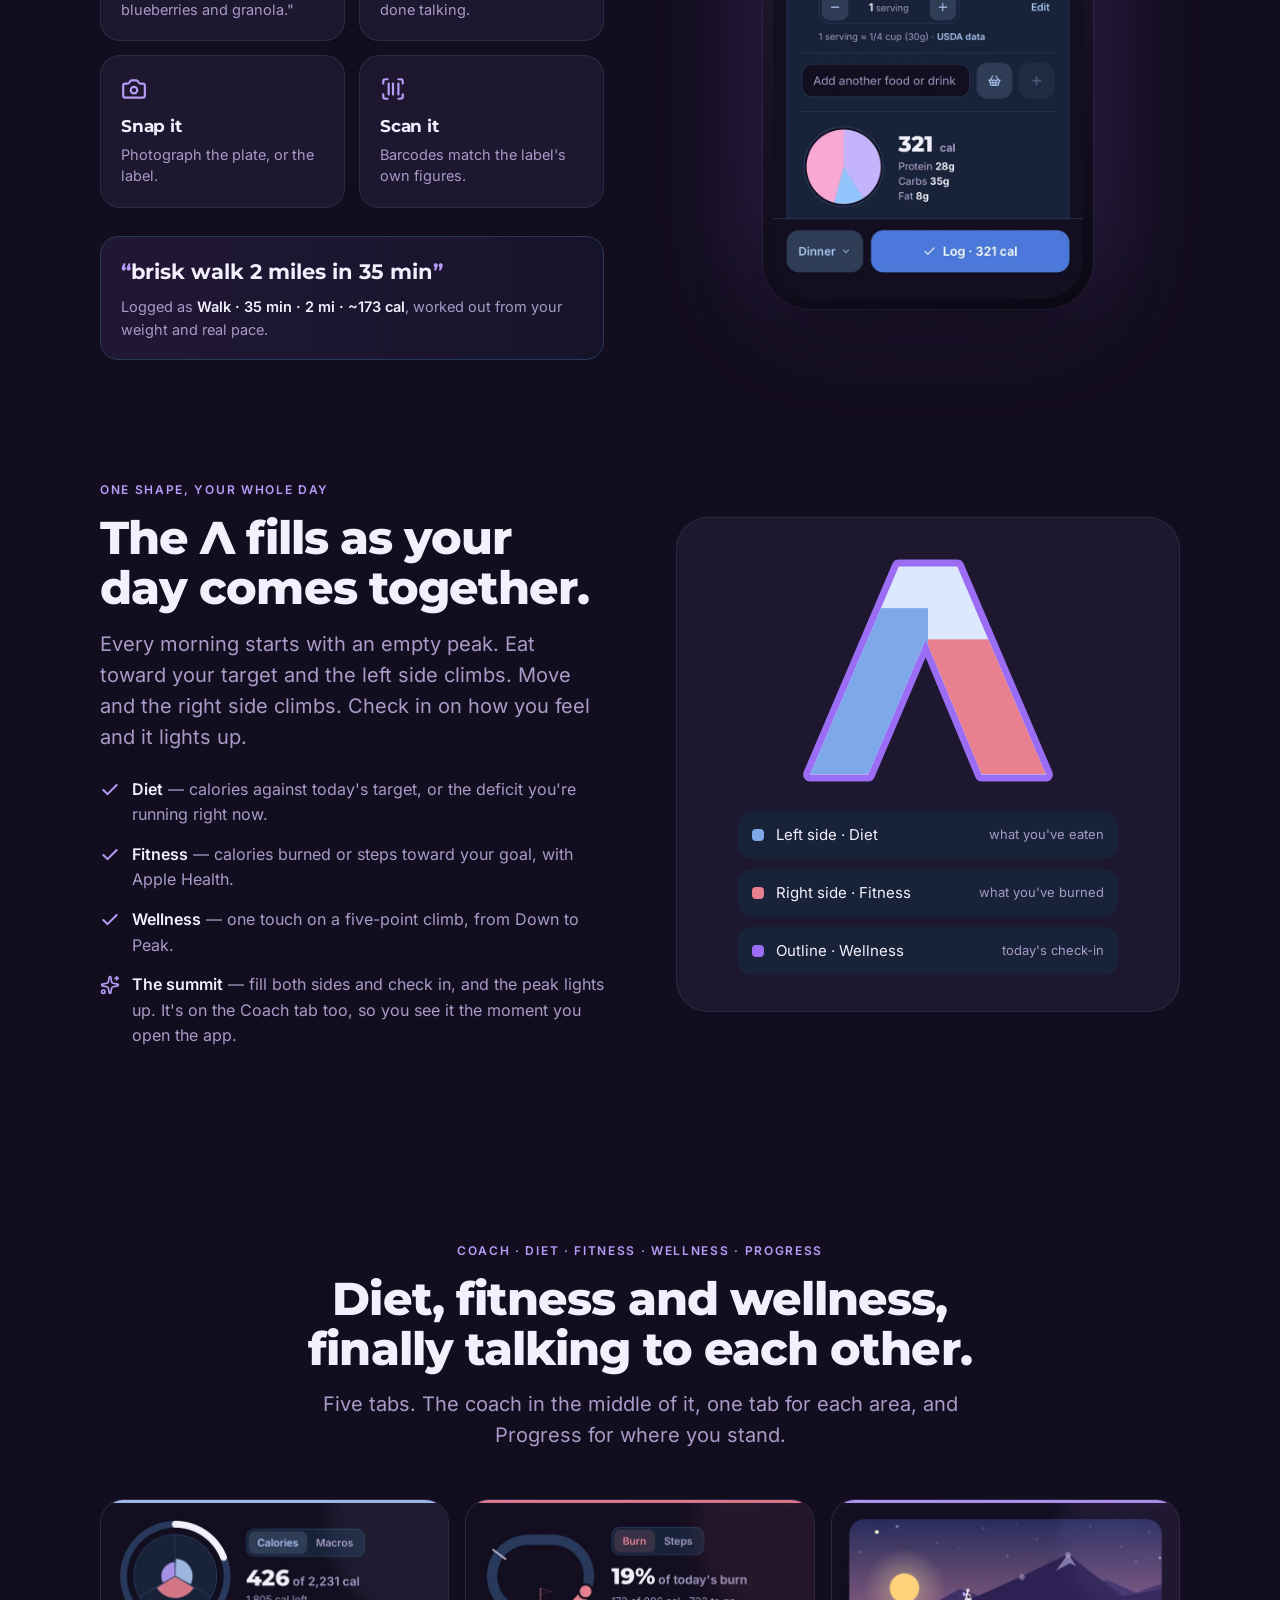
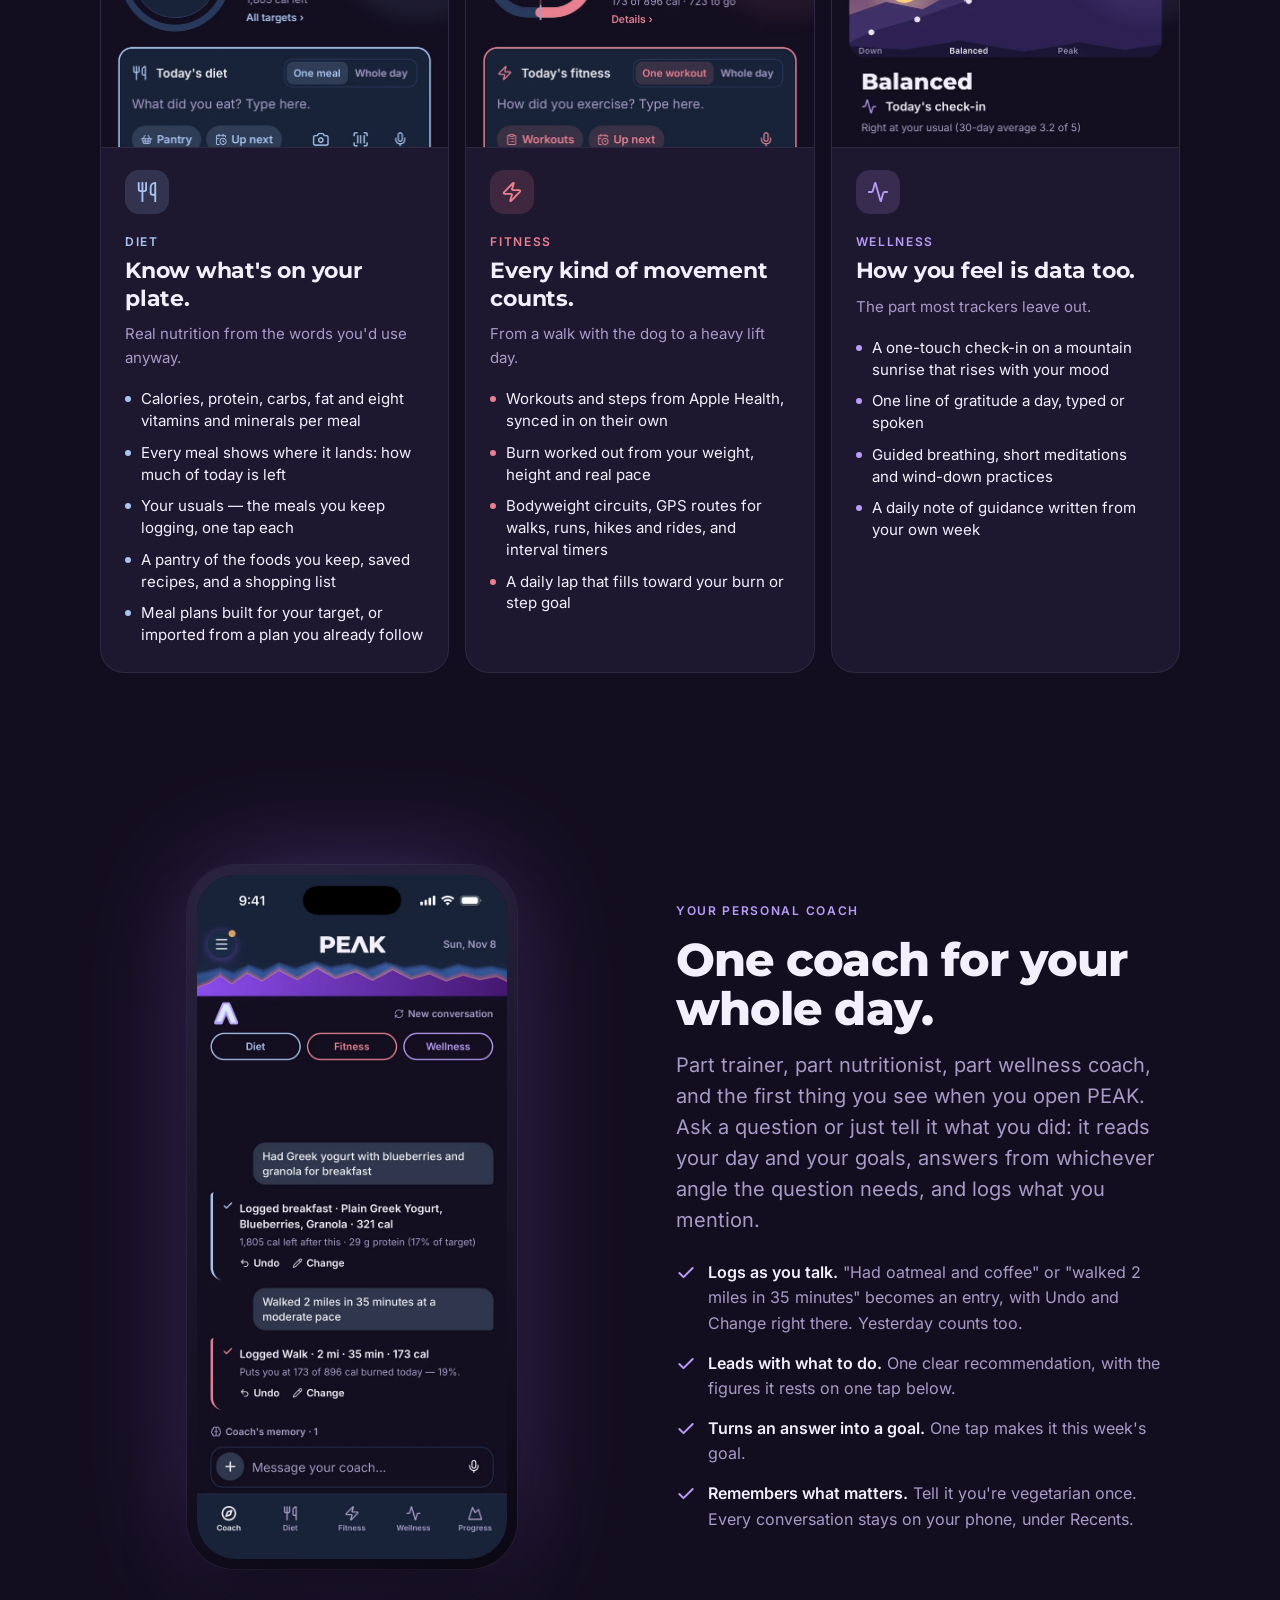
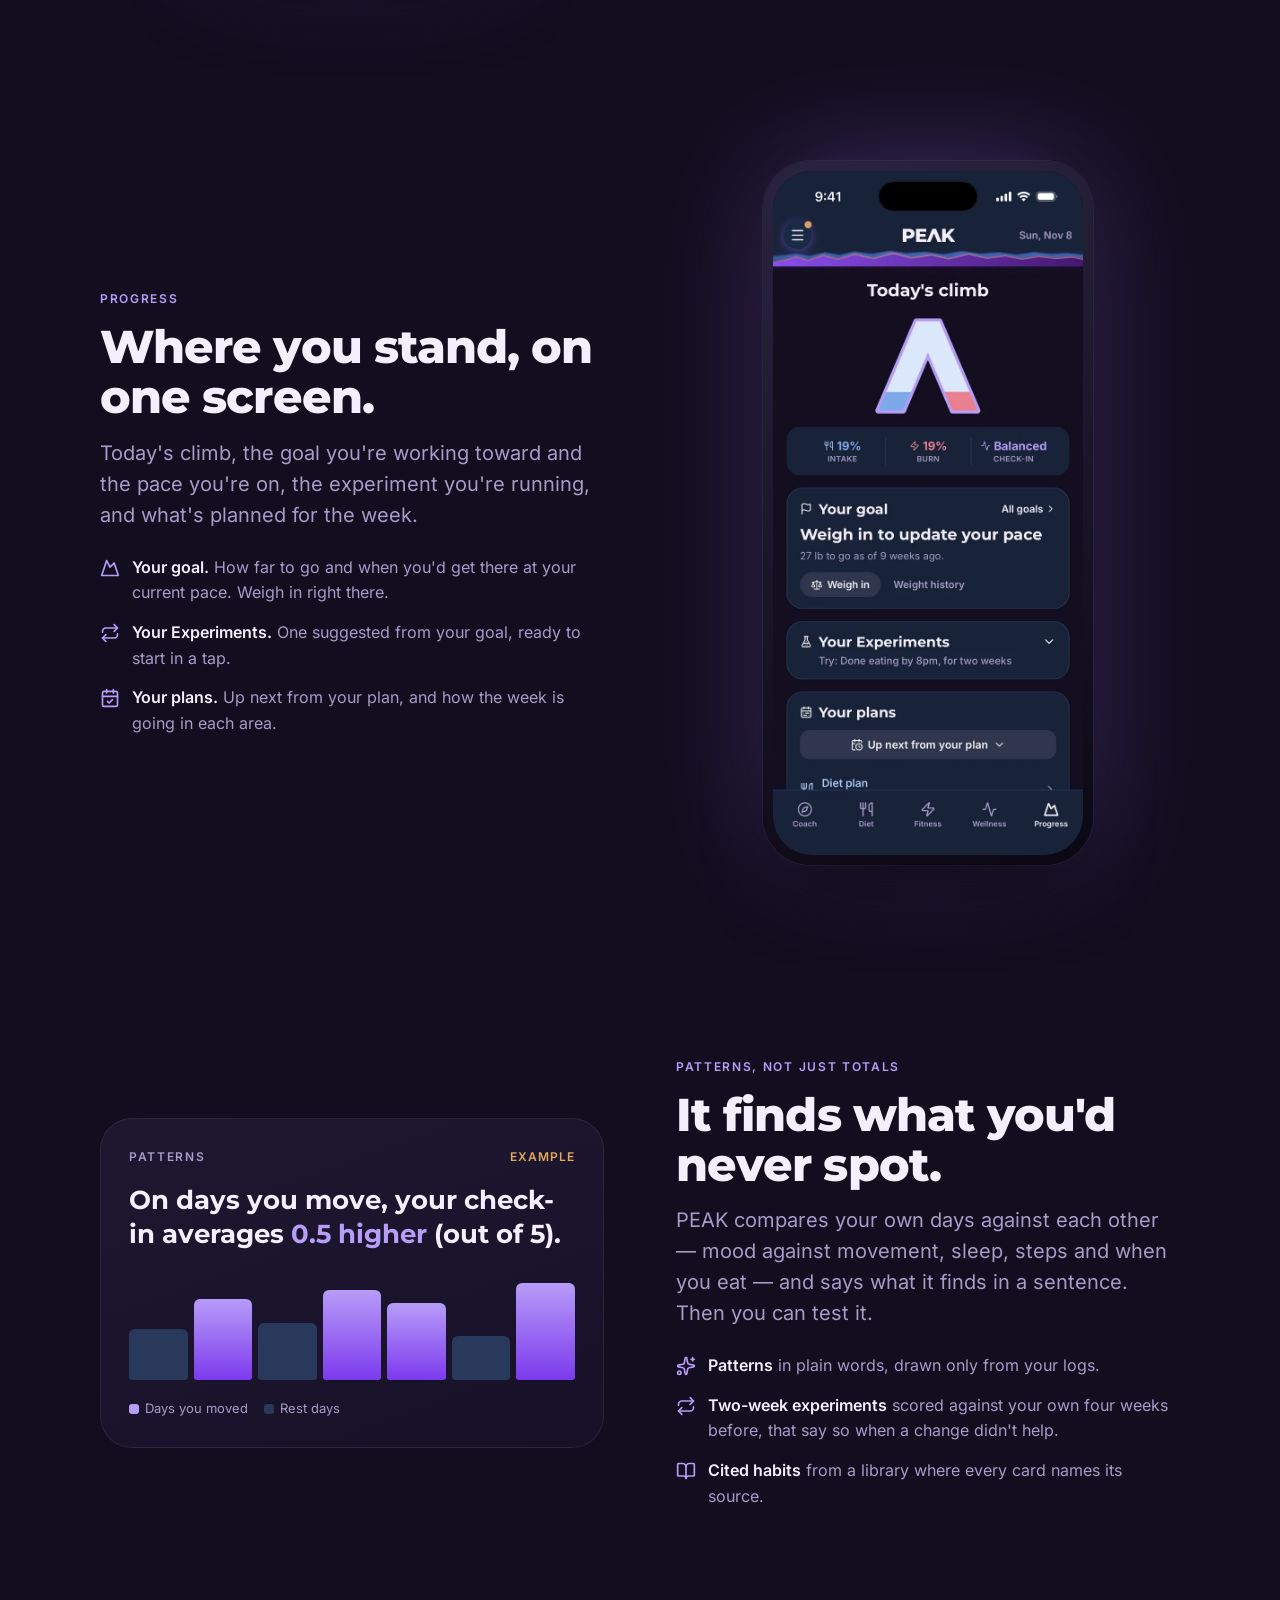
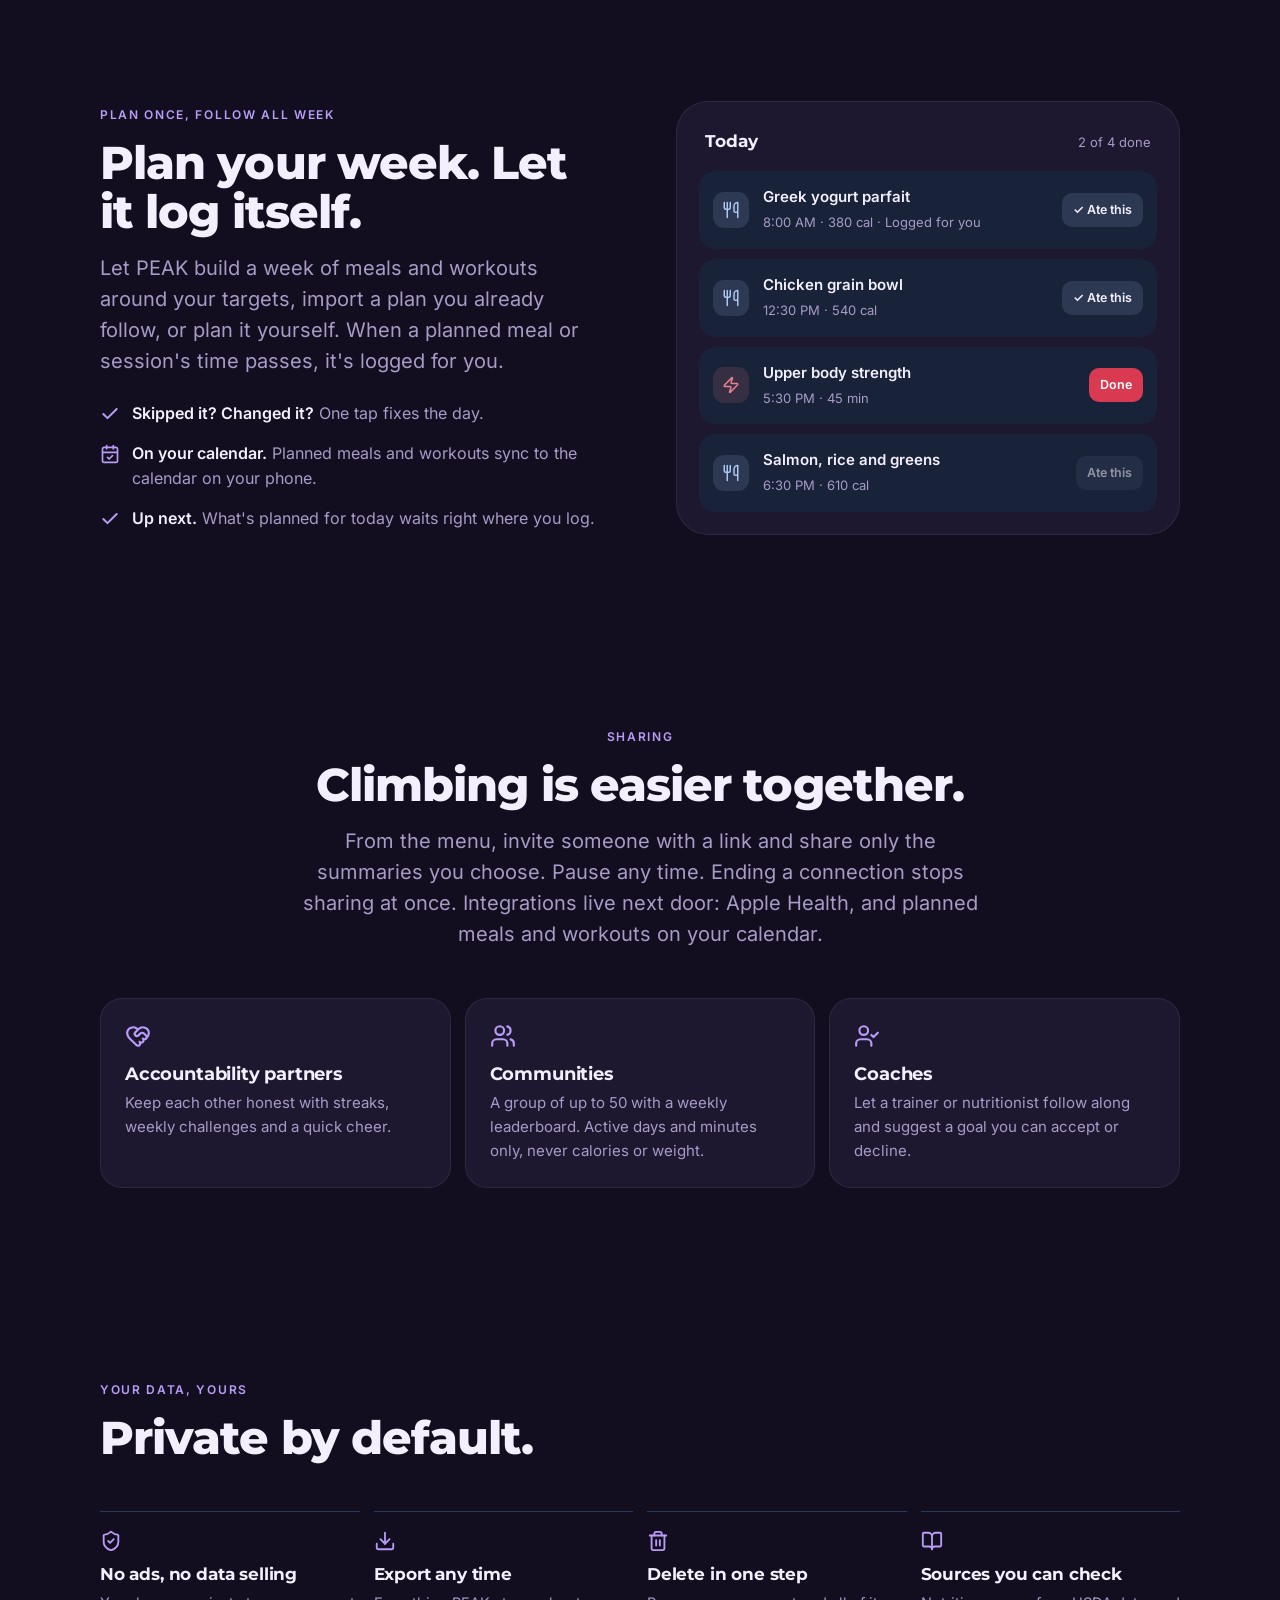
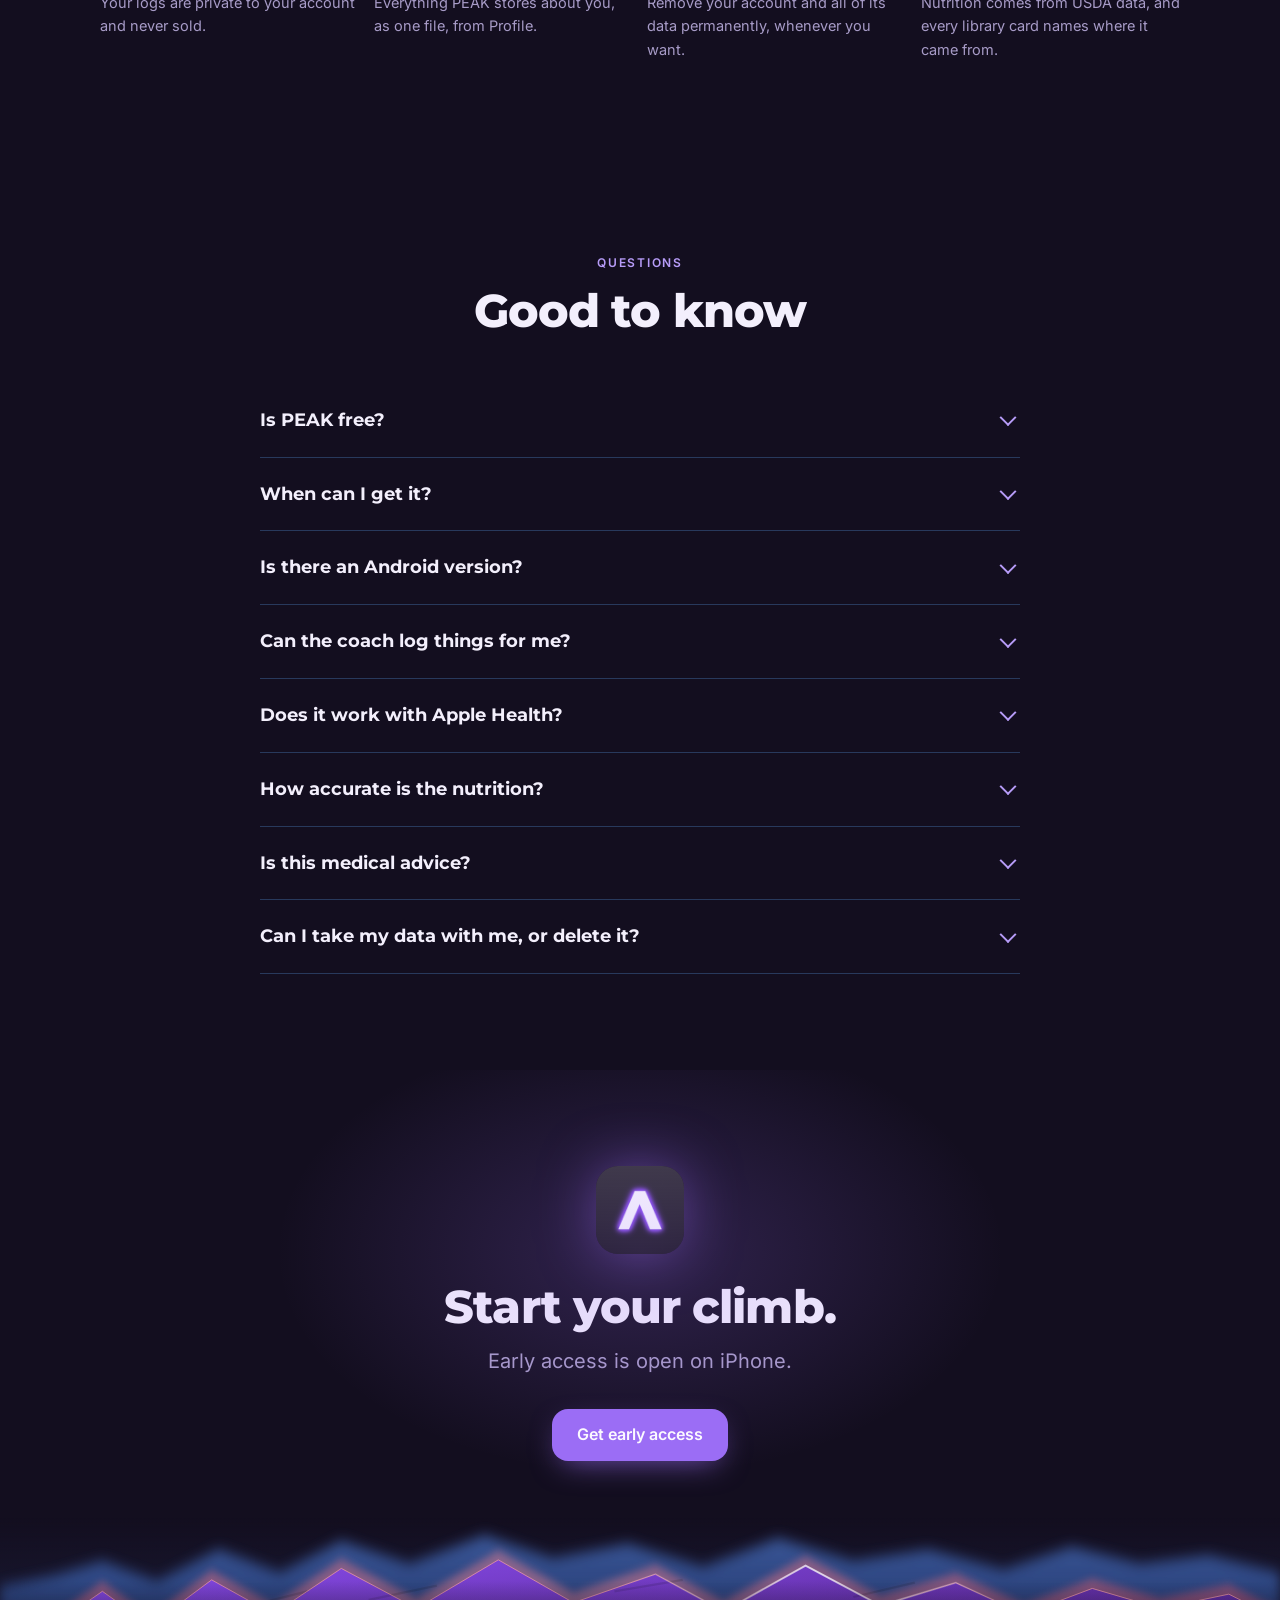
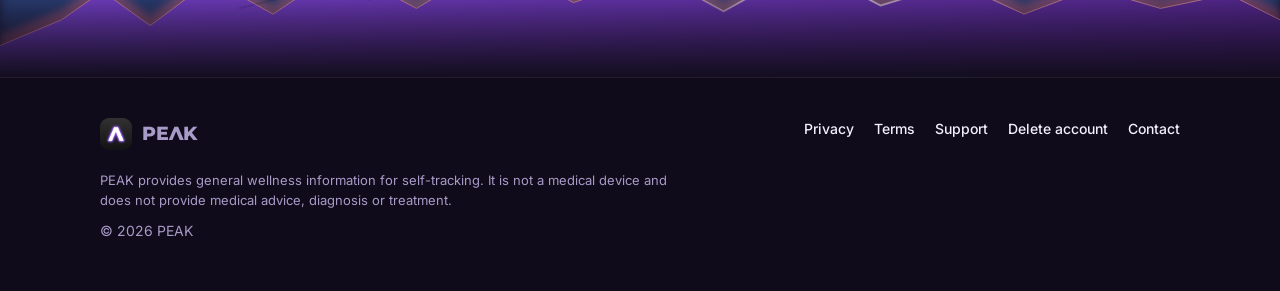
==== commit ed685d89: "Password reset page; reset links on the home page forward to it" ====
--- a/index.html
+++ b/index.html
@@ -2,6 +2,8 @@
 <html lang="en">
 <head>
 <meta charset="utf-8">
+<script>/* A password-reset link from PEAK's email lands on the site's address (11/12): send it to the reset page with its one-time sign-in. */
+if (/(^|[#&])type=recovery(&|$)|error_code=/.test(location.hash)) location.replace("reset-password.html" + location.hash);</script>
 <meta name="viewport" content="width=device-width, initial-scale=1, viewport-fit=cover">
 <title>PEAK — A personal coach for diet, fitness &amp; wellness</title>
 <meta name="description" content="Tell your coach what you ate or how you moved and it's logged. Ask anything and get an answer from your own day. PEAK brings diet, fitness and wellness into one daily climb, and shows you the patterns behind it.">
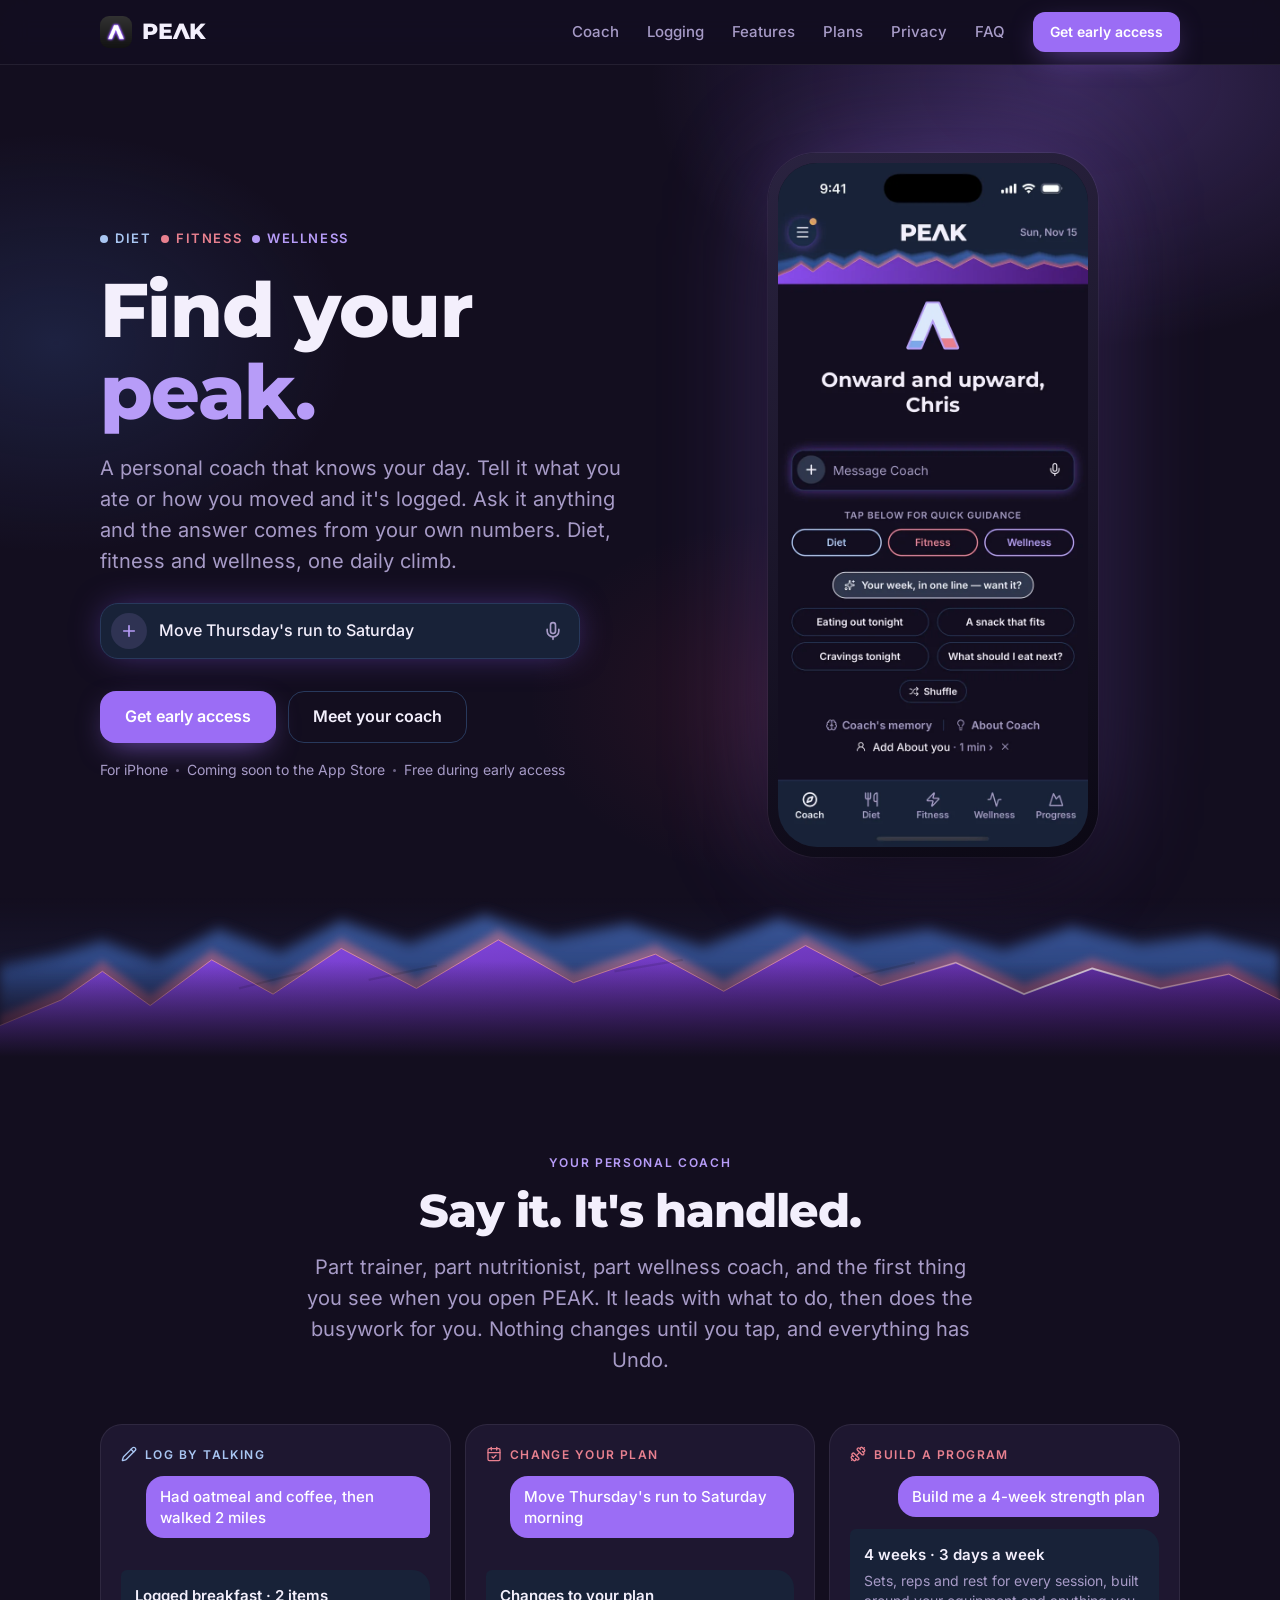
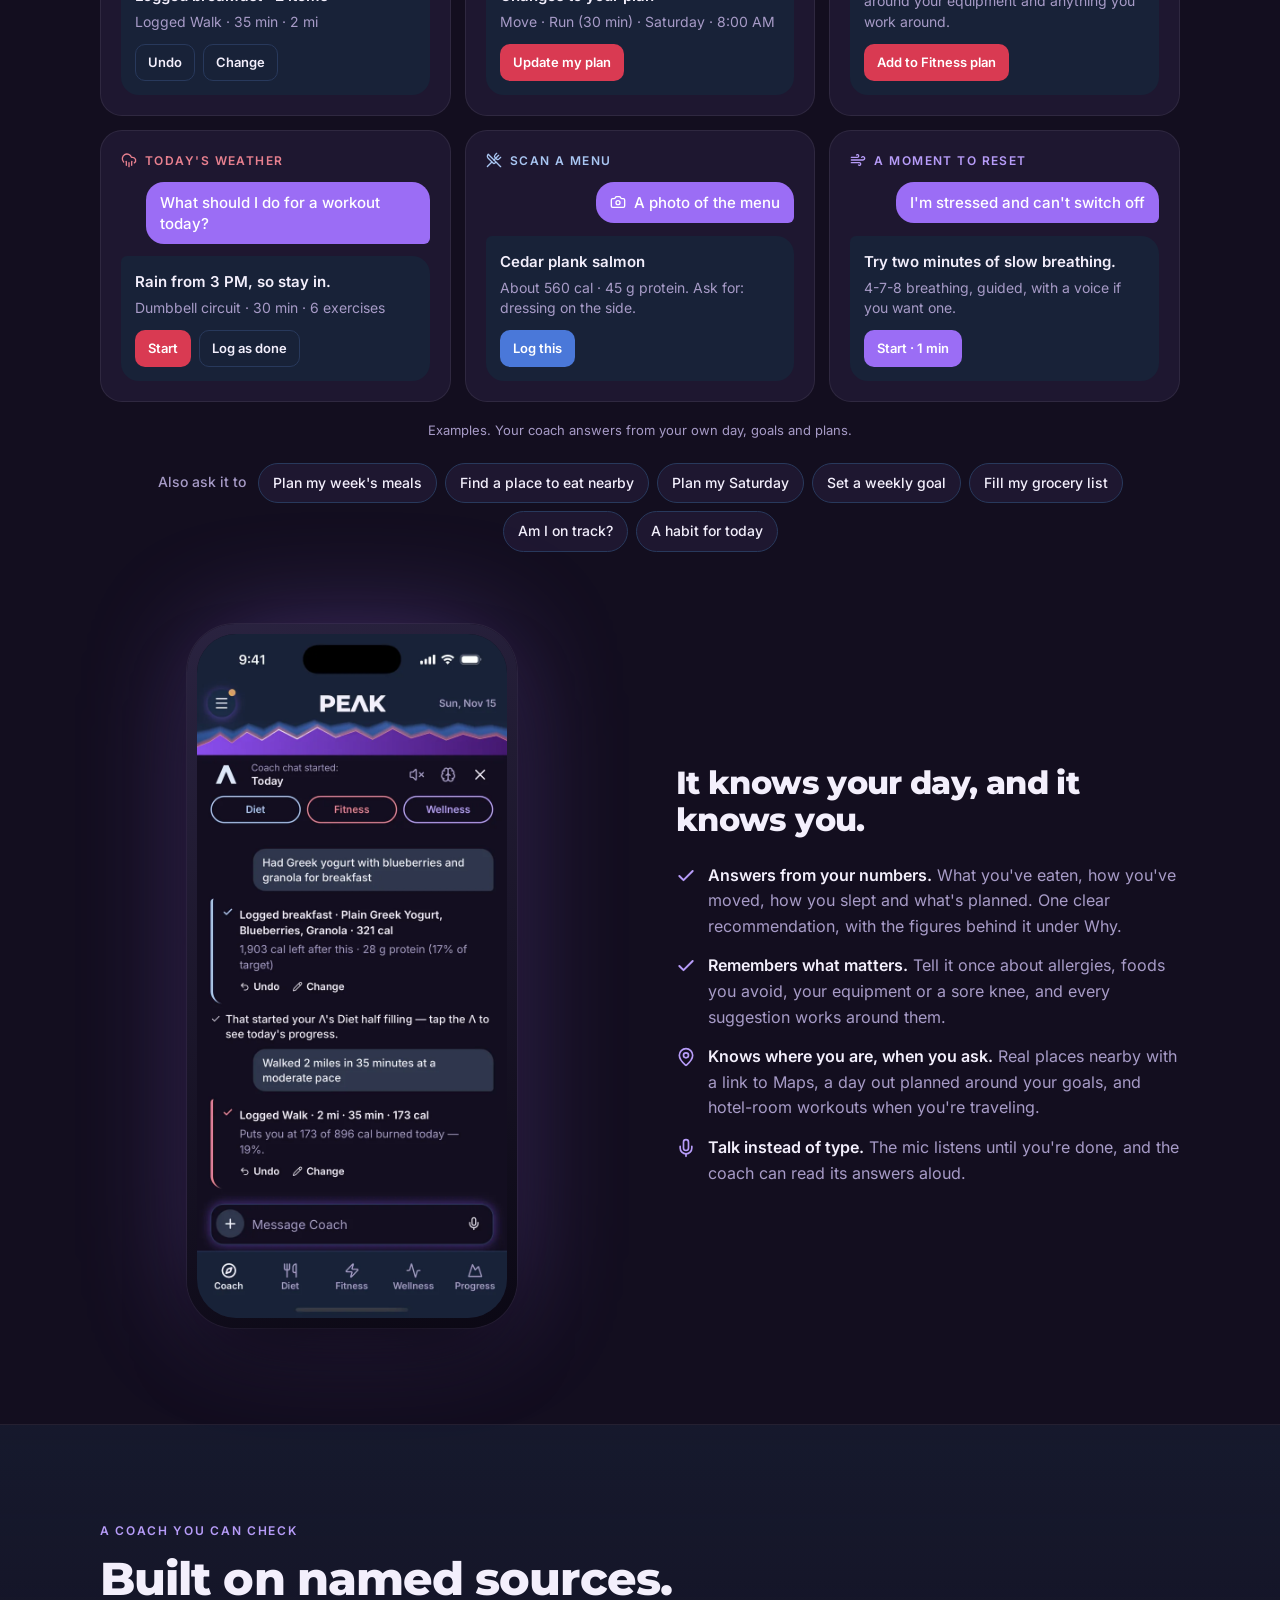
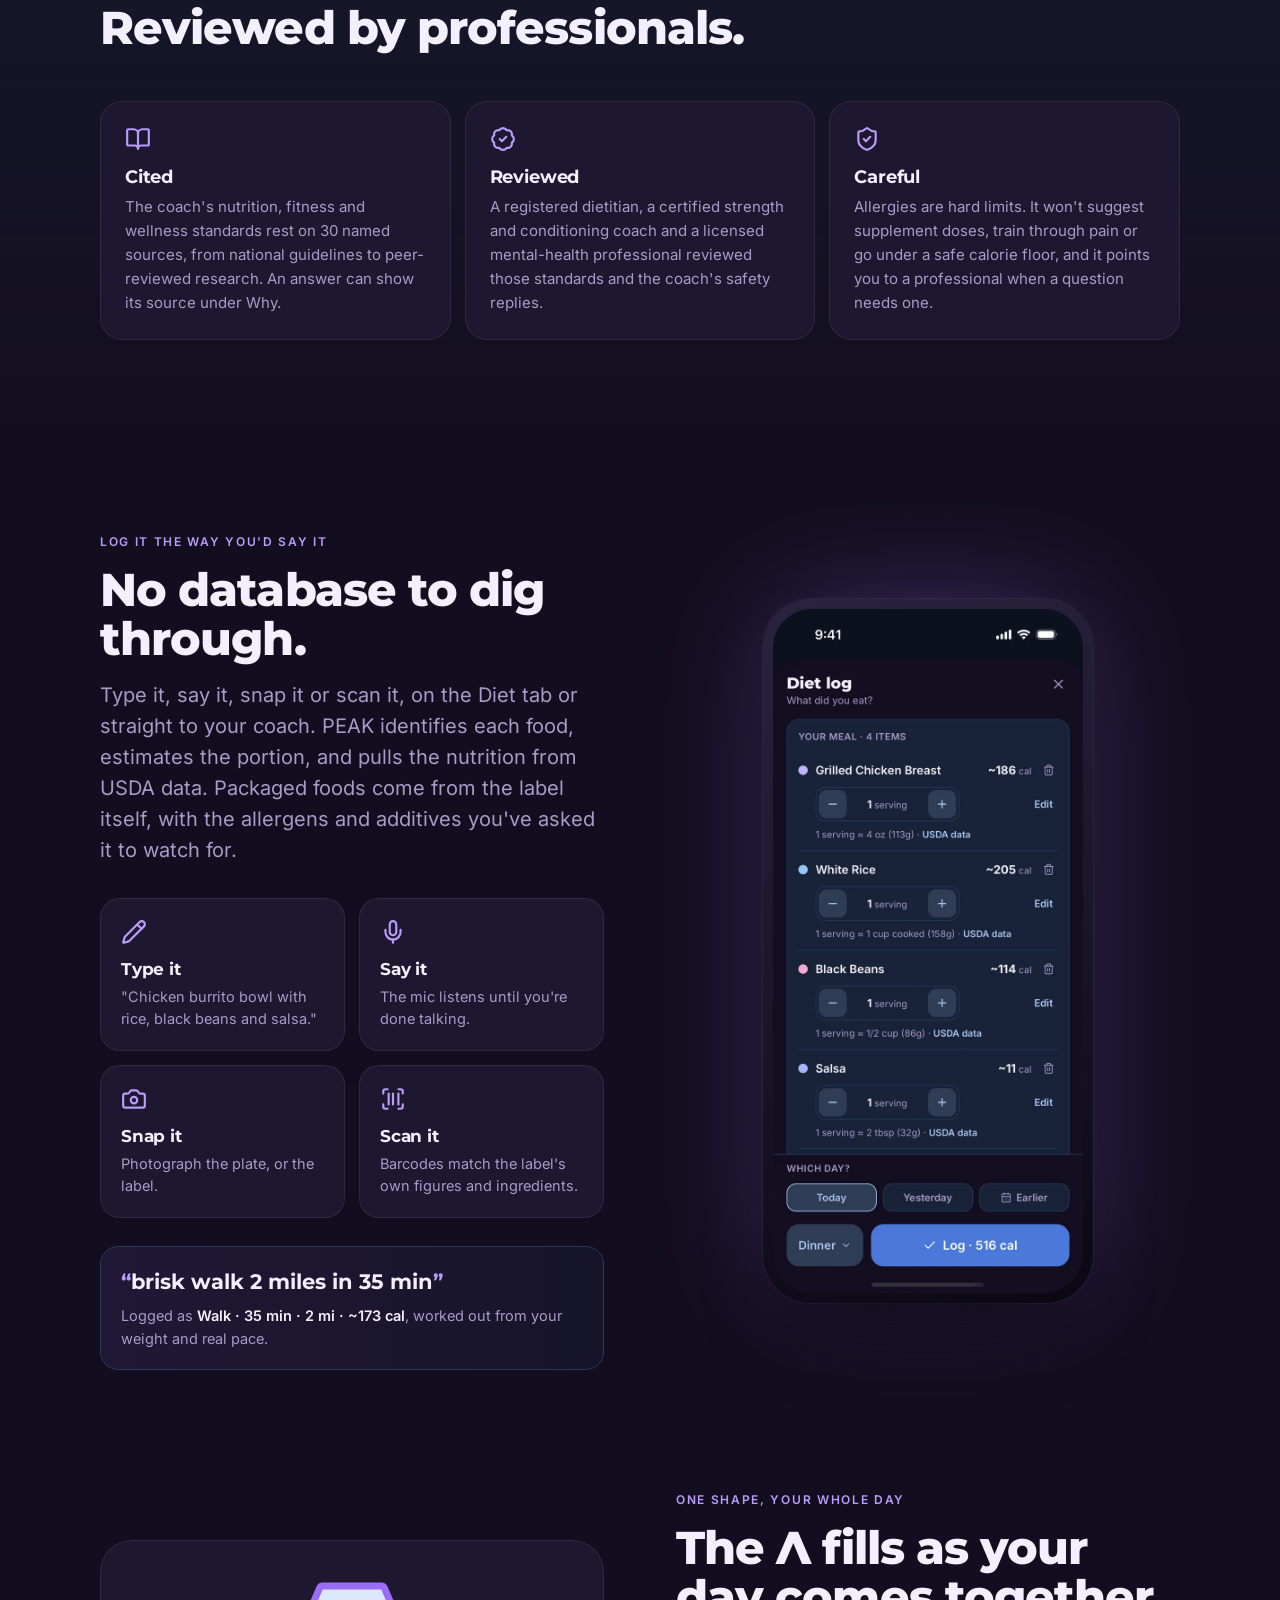
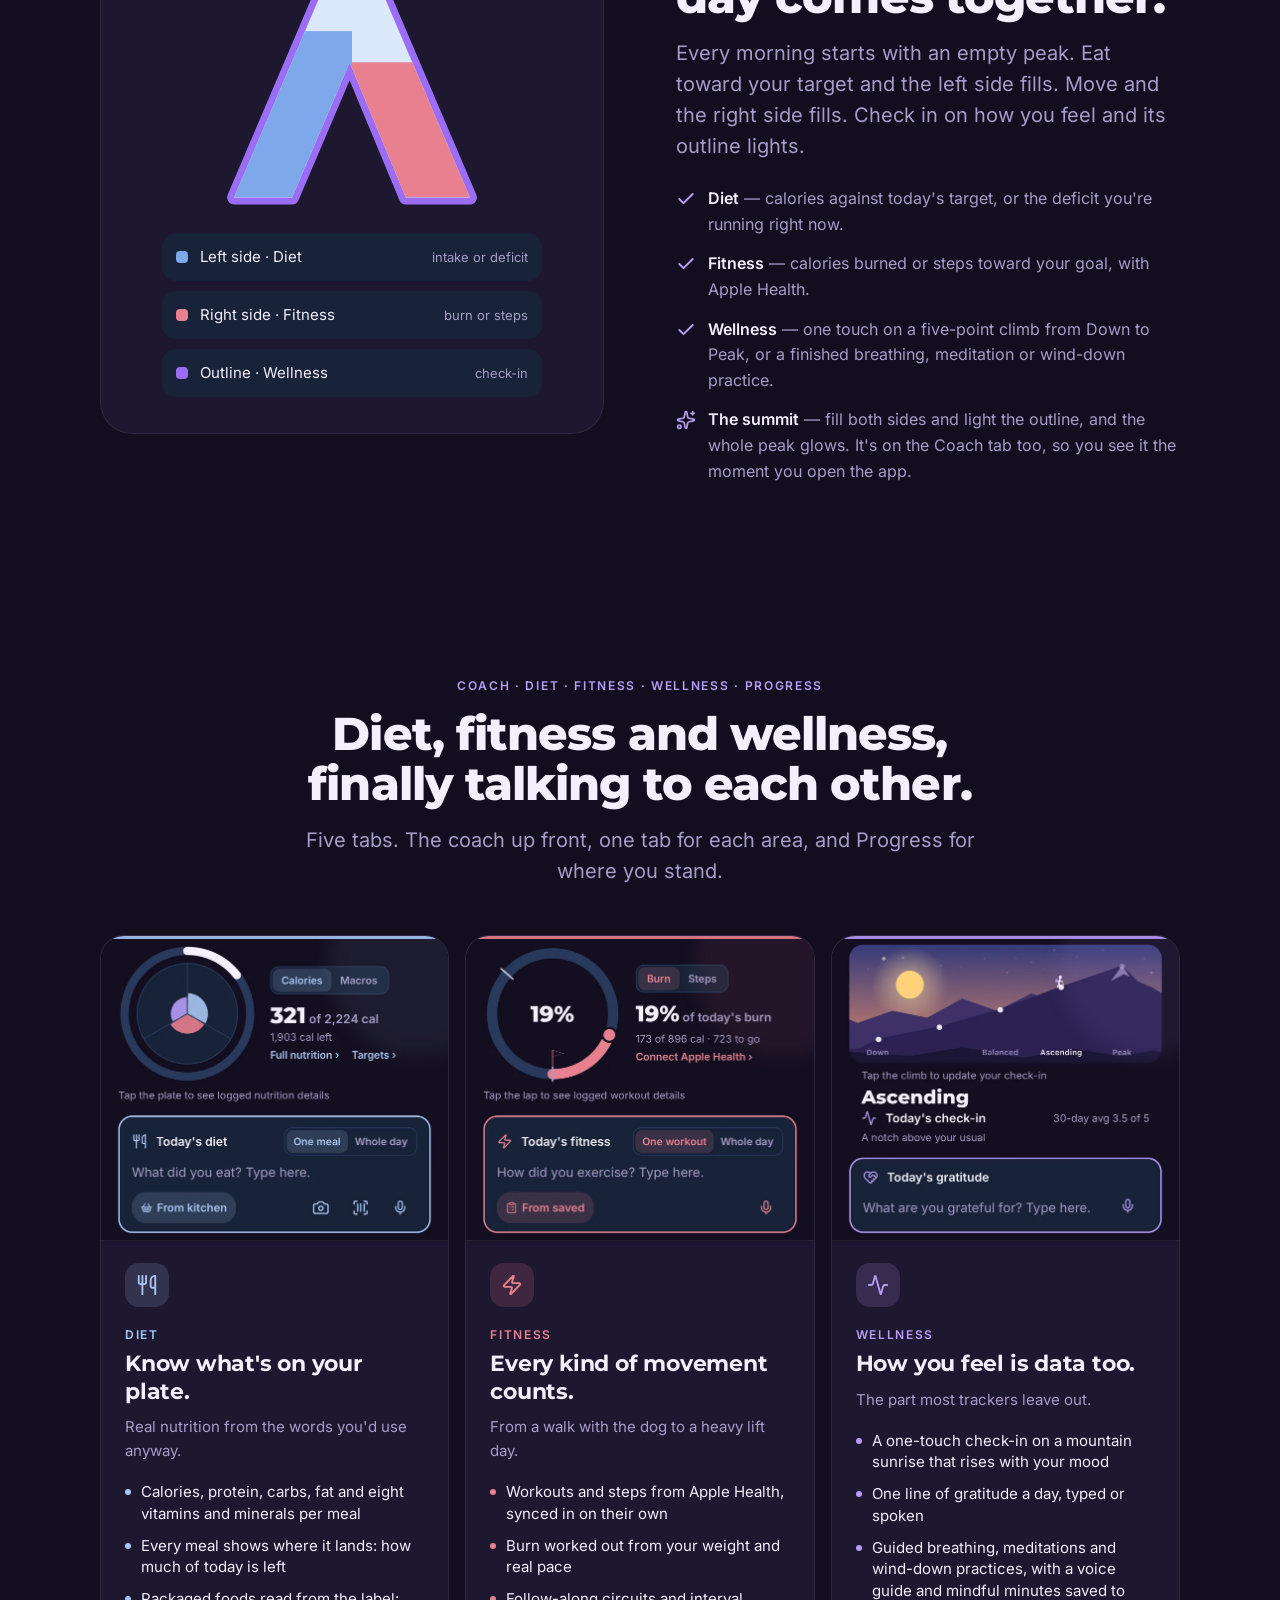
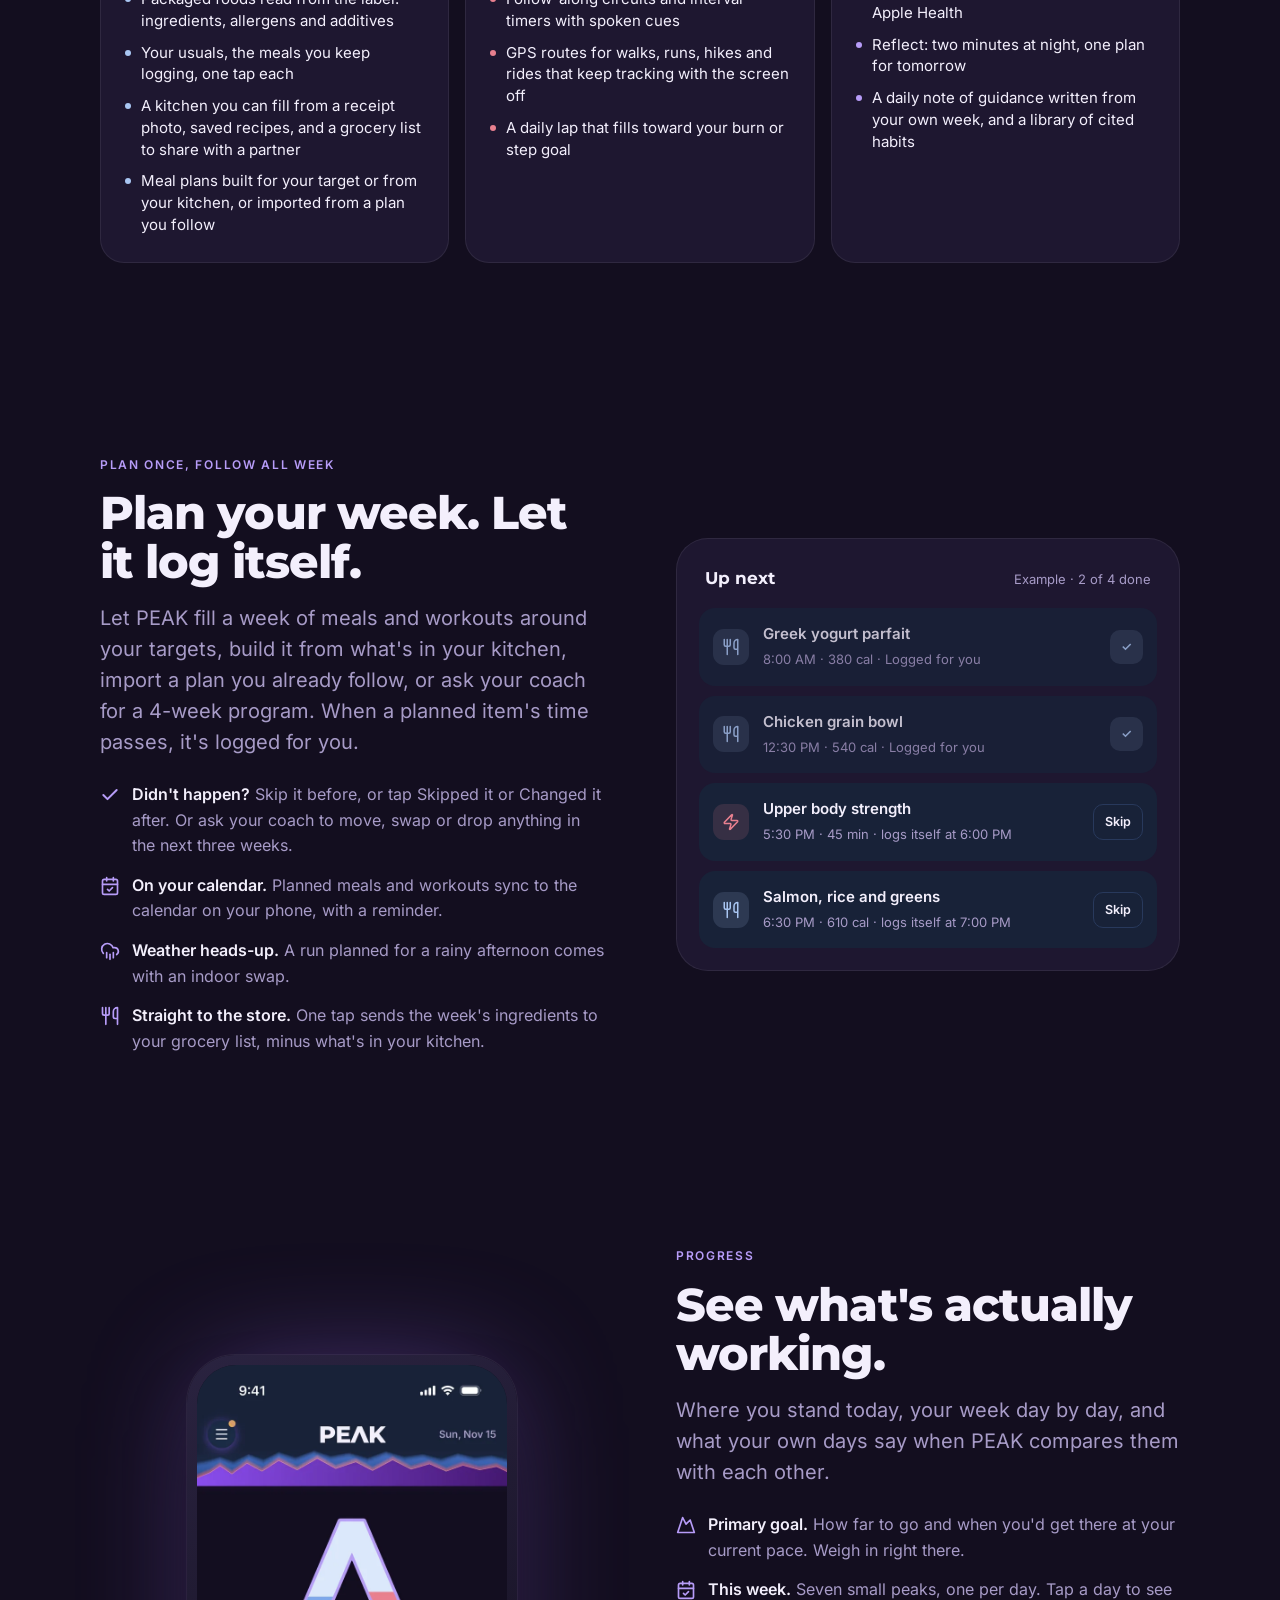
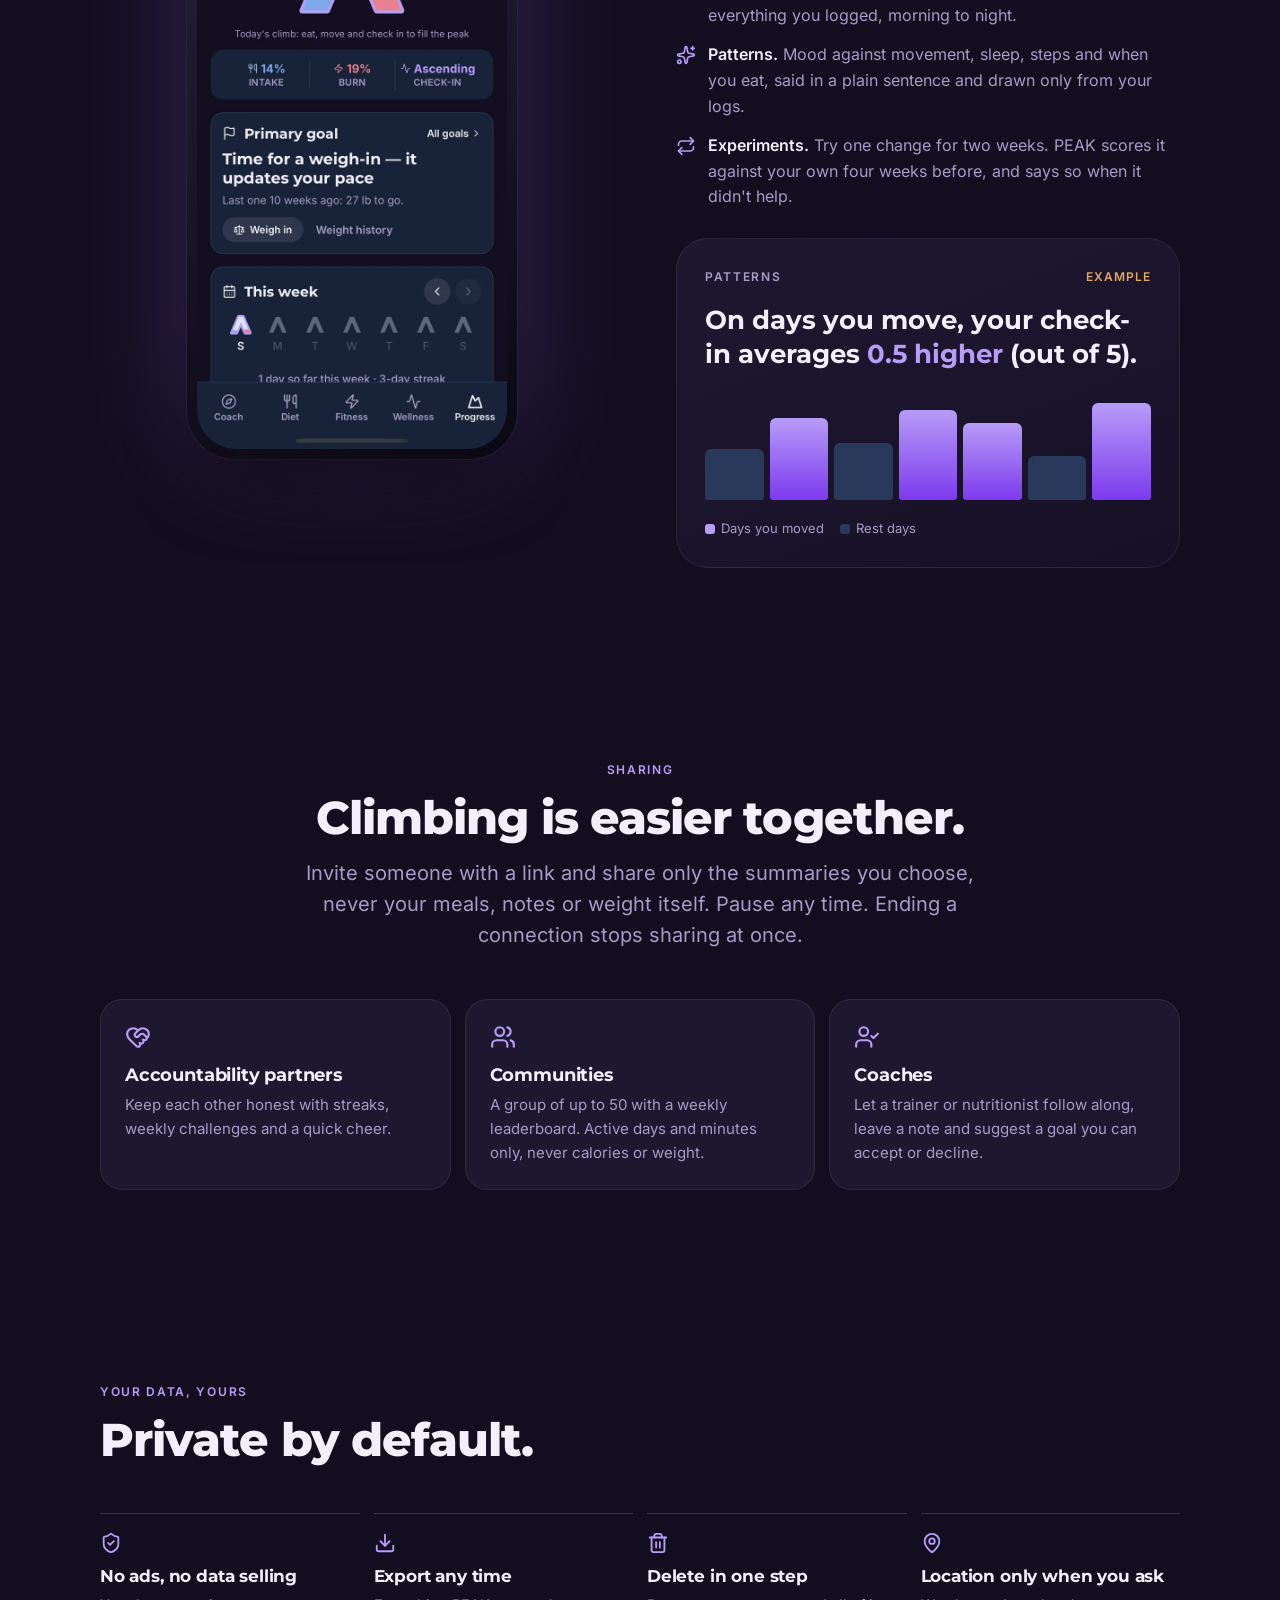
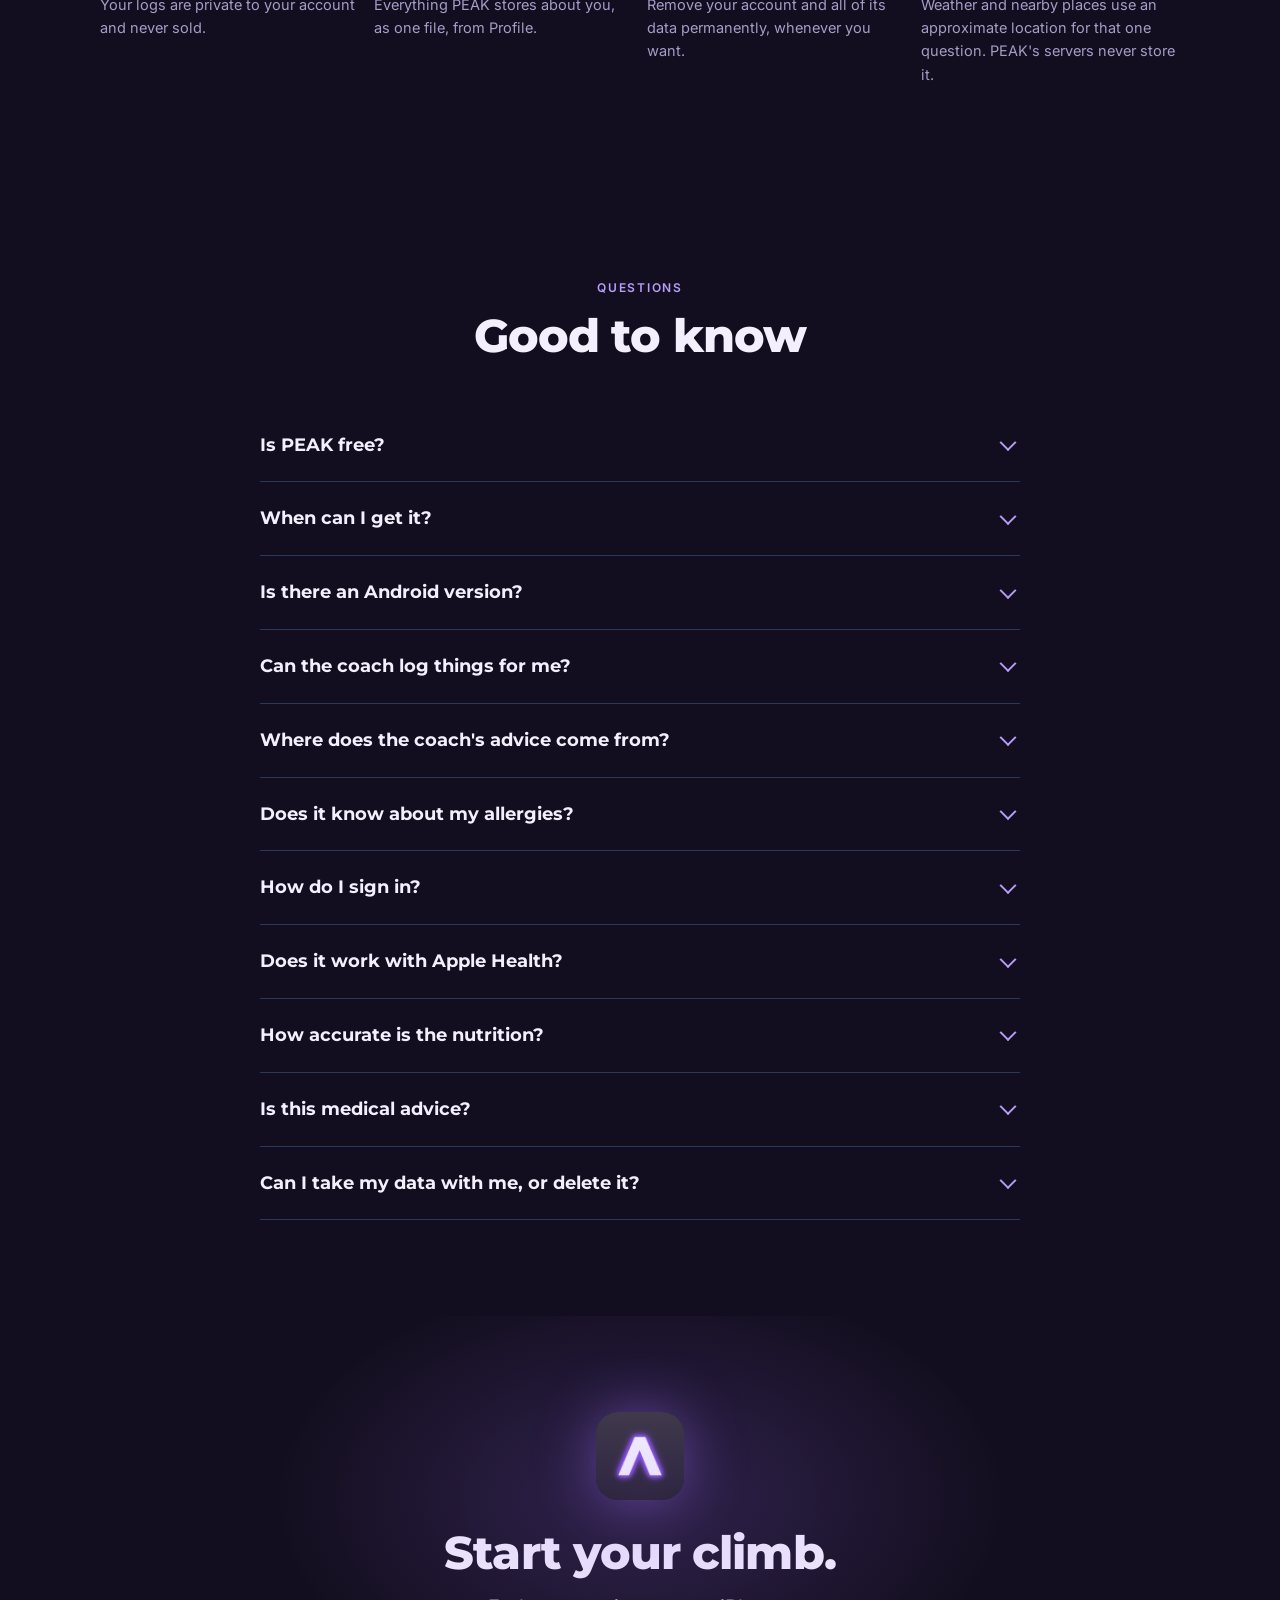
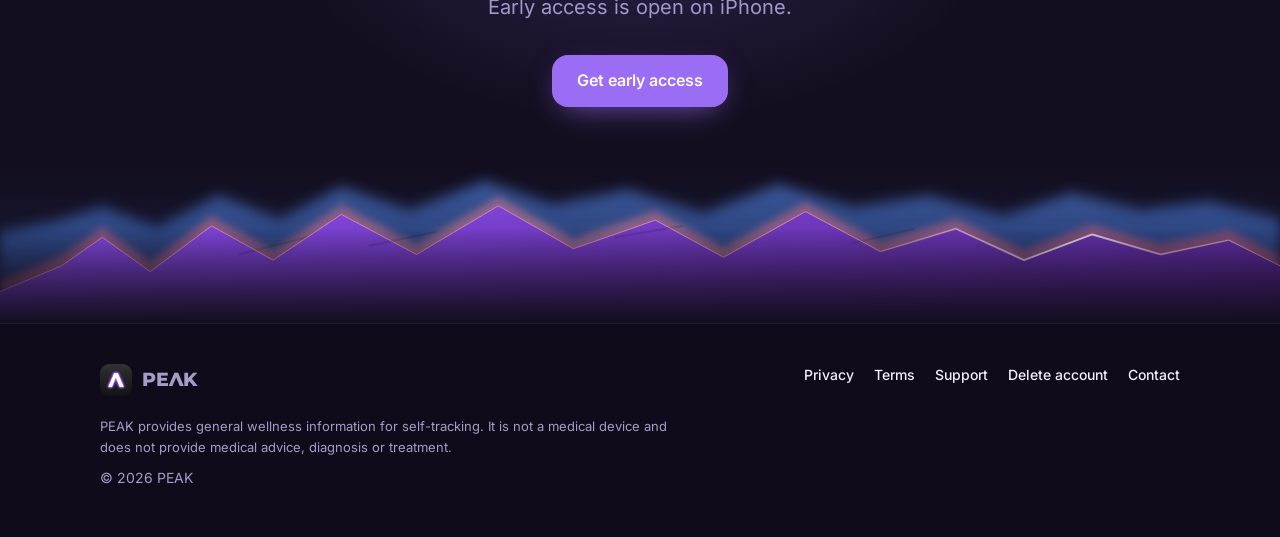
==== commit cdcd47bb: "Site brought up to build 189: coach-first home page, legal/support/invite pages in the site shell, f" ====
--- a/index.html
+++ b/index.html
@@ -6,7 +6,7 @@
 if (/(^|[#&])type=recovery(&|$)|error_code=/.test(location.hash)) location.replace("reset-password.html" + location.hash);</script>
 <meta name="viewport" content="width=device-width, initial-scale=1, viewport-fit=cover">
 <title>PEAK — A personal coach for diet, fitness &amp; wellness</title>
-<meta name="description" content="Tell your coach what you ate or how you moved and it's logged. Ask anything and get an answer from your own day. PEAK brings diet, fitness and wellness into one daily climb, and shows you the patterns behind it.">
+<meta name="description" content="PEAK is a personal coach for diet, fitness and wellness. Tell it what you ate or how you moved and it's logged. Ask it to change your plan, build a workout around today's weather or pick from a menu. Every answer comes from your own day.">
 <link rel="canonical" href="https://usepeakapp.com/">
 <meta name="theme-color" content="#130E1F">
 <link rel="icon" type="image/png" href="assets/favicon-64.png">
@@ -18,11 +18,11 @@
 <meta property="og:site_name" content="PEAK">
 <meta property="og:url" content="https://usepeakapp.com/">
 <meta property="og:title" content="PEAK — A personal coach for diet, fitness &amp; wellness">
-<meta property="og:description" content="A coach that logs what you tell it, answers from your own day, and shows the patterns that move you. Diet, fitness and wellness in one daily climb.">
+<meta property="og:description" content="A coach that logs what you tell it, changes your plans when you ask, and answers from your own day. Diet, fitness and wellness in one daily climb.">
 <meta property="og:image" content="https://usepeakapp.com/assets/og.png">
 <meta name="twitter:card" content="summary_large_image">
 <script type="application/ld+json">
-{"@context":"https://schema.org","@type":"SoftwareApplication","name":"PEAK","applicationCategory":"HealthApplication","operatingSystem":"iOS","url":"https://usepeakapp.com/","description":"A personal coach for diet, fitness and wellness. Tell it what you ate or how you moved and it logs it with USDA nutrition, ask it anything about your day, check in on how you feel, and see the patterns that connect them."}
+{"@context":"https://schema.org","@type":"SoftwareApplication","name":"PEAK","applicationCategory":"HealthApplication","operatingSystem":"iOS","url":"https://usepeakapp.com/","description":"A personal coach for diet, fitness and wellness. Tell it what you ate or how you moved and it logs it with USDA nutrition. Ask it anything about your day, have it change your meal and workout plans, check in on how you feel, and see the patterns that connect them."}
 </script>
 <script>document.documentElement.classList.add("js")</script>
 </head>
@@ -53,6 +53,13 @@
     <symbol id="i-message" viewBox="0 0 24 24" fill="none" stroke="currentColor" stroke-width="2" stroke-linecap="round" stroke-linejoin="round"><path d="M2.992 16.342a2 2 0 0 1 .094 1.167l-1.065 3.29a1 1 0 0 0 1.236 1.168l3.413-.998a2 2 0 0 1 1.099.092 10 10 0 1 0-4.777-4.719"/></symbol>
     <symbol id="i-route" viewBox="0 0 24 24" fill="none" stroke="currentColor" stroke-width="2" stroke-linecap="round" stroke-linejoin="round"><circle cx="6" cy="19" r="3"/><path d="M9 19h8.5a3.5 3.5 0 0 0 0-7h-11a3.5 3.5 0 0 1 0-7H15"/><circle cx="18" cy="5" r="3"/></symbol>
     <symbol id="i-trash" viewBox="0 0 24 24" fill="none" stroke="currentColor" stroke-width="2" stroke-linecap="round" stroke-linejoin="round"><path d="M10 11v6"/><path d="M14 11v6"/><path d="M19 6v14a2 2 0 0 1-2 2H7a2 2 0 0 1-2-2V6"/><path d="M3 6h18"/><path d="M8 6V4a2 2 0 0 1 2-2h4a2 2 0 0 1 2 2v2"/></symbol>
+    <symbol id="i-cloud" viewBox="0 0 24 24" fill="none" stroke="currentColor" stroke-width="2" stroke-linecap="round" stroke-linejoin="round"><path d="M4 14.899A7 7 0 1 1 15.71 8h1.79a4.5 4.5 0 0 1 2.5 8.242"/><path d="M16 14v6"/><path d="M8 14v6"/><path d="M12 16v6"/></symbol>
+    <symbol id="i-menu" viewBox="0 0 24 24" fill="none" stroke="currentColor" stroke-width="2" stroke-linecap="round" stroke-linejoin="round"><path d="m16 2-2.3 2.3a3 3 0 0 0 0 4.2l1.8 1.8a3 3 0 0 0 4.2 0L22 8"/><path d="M15 15 3.3 3.3a4.2 4.2 0 0 0 0 6l7.3 7.3c.7.7 2 .7 2.8 0L15 15Zm0 0 7 7"/><path d="m2.1 21.8 6.4-6.3"/><path d="m19 5-7 7"/></symbol>
+    <symbol id="i-dumbbell" viewBox="0 0 24 24" fill="none" stroke="currentColor" stroke-width="2" stroke-linecap="round" stroke-linejoin="round"><path d="M17.596 12.768a2 2 0 1 0 2.829-2.829l-1.768-1.767a2 2 0 0 0 2.828-2.829l-2.828-2.828a2 2 0 0 0-2.829 2.828l-1.767-1.768a2 2 0 1 0-2.829 2.829z"/><path d="m2.5 21.5 1.4-1.4"/><path d="m20.1 3.9 1.4-1.4"/><path d="M5.343 21.485a2 2 0 1 0 2.829-2.828l1.767 1.768a2 2 0 1 0 2.829-2.829l-6.364-6.364a2 2 0 1 0-2.829 2.829l1.768 1.767a2 2 0 0 0-2.828 2.829z"/><path d="m9.6 14.4 4.8-4.8"/></symbol>
+    <symbol id="i-wind" viewBox="0 0 24 24" fill="none" stroke="currentColor" stroke-width="2" stroke-linecap="round" stroke-linejoin="round"><path d="M12.8 19.6A2 2 0 1 0 14 16H2"/><path d="M17.5 8a2.5 2.5 0 1 1 2 4H2"/><path d="M9.8 4.4A2 2 0 1 1 11 8H2"/></symbol>
+    <symbol id="i-badge" viewBox="0 0 24 24" fill="none" stroke="currentColor" stroke-width="2" stroke-linecap="round" stroke-linejoin="round"><path d="M3.85 8.62a4 4 0 0 1 4.78-4.77 4 4 0 0 1 6.74 0 4 4 0 0 1 4.78 4.78 4 4 0 0 1 0 6.74 4 4 0 0 1-4.77 4.78 4 4 0 0 1-6.75 0 4 4 0 0 1-4.78-4.77 4 4 0 0 1 0-6.76Z"/><path d="m9 12 2 2 4-4"/></symbol>
+    <symbol id="i-pin" viewBox="0 0 24 24" fill="none" stroke="currentColor" stroke-width="2" stroke-linecap="round" stroke-linejoin="round"><path d="M20 10c0 4.993-5.539 10.193-7.399 11.799a1 1 0 0 1-1.202 0C9.539 20.193 4 14.993 4 10a8 8 0 0 1 16 0"/><circle cx="12" cy="10" r="3"/></symbol>
+    <symbol id="i-plus" viewBox="0 0 24 24" fill="none" stroke="currentColor" stroke-width="2.2" stroke-linecap="round" stroke-linejoin="round"><path d="M5 12h14"/><path d="M12 5v14"/></symbol>
     <symbol id="i-repeat" viewBox="0 0 24 24" fill="none" stroke="currentColor" stroke-width="2" stroke-linecap="round" stroke-linejoin="round"><path d="m17 2 4 4-4 4"/><path d="M3 11v-1a4 4 0 0 1 4-4h14"/><path d="m7 22-4-4 4-4"/><path d="M21 13v1a4 4 0 0 1-4 4H3"/></symbol>
 
     <!-- The header banner from the app (src/components/Ridge.tsx, "Backlit Glow, Cobalt", 11/3), Mix colours:
@@ -99,8 +106,10 @@
       <span class="wordmark">PEΛK</span>
     </a>
     <nav class="nav" aria-label="Main">
-      <a class="link" href="#how">How it works</a>
+      <a class="link" href="#coach">Coach</a>
+      <a class="link" href="#how">Logging</a>
       <a class="link" href="#features">Features</a>
+      <a class="link" href="#plans">Plans</a>
       <a class="link" href="#privacy">Privacy</a>
       <a class="link" href="#faq">FAQ</a>
       <a class="btn btn-primary btn-sm" href="mailto:jasonbgabler@gmail.com?subject=PEAK%20early%20access&amp;body=I'd%20like%20early%20access%20to%20PEAK%20on%20iPhone.">Get early access</a>
@@ -120,10 +129,15 @@
         <span style="color:var(--wellness)"><i style="background:var(--wellness)"></i>Wellness</span>
       </div>
       <h1>Find your <span class="lam">peak.</span></h1>
-      <p class="lede">A coach that knows your day. Tell it what you ate or how you moved and it's logged. Ask it anything and the answer comes from your own numbers. Diet, fitness and wellness, one daily climb.</p>
+      <p class="lede">A personal coach that knows your day. Tell it what you ate or how you moved and it's logged. Ask it anything and the answer comes from your own numbers. Diet, fitness and wellness, one daily climb.</p>
+      <div class="ask-box" aria-hidden="true">
+        <span class="plus"><svg><use href="#i-plus"/></svg></span>
+        <span class="ask-text" id="askText">Had oatmeal and coffee for breakfast</span>
+        <svg class="mic"><use href="#i-mic"/></svg>
+      </div>
       <div class="cta-row">
         <a class="btn btn-primary" href="mailto:jasonbgabler@gmail.com?subject=PEAK%20early%20access&amp;body=I'd%20like%20early%20access%20to%20PEAK%20on%20iPhone.">Get early access</a>
-        <a class="btn btn-ghost" href="#how">See how it works</a>
+        <a class="btn btn-ghost" href="#coach">Meet your coach</a>
       </div>
       <p class="cta-note"><span>For iPhone</span><span class="dot"></span><span>Coming soon to the App Store</span><span class="dot"></span><span>Free during early access</span></p>
     </div>
@@ -131,11 +145,90 @@
     <!-- Real screenshot of the Coach tab, the landing screen (demo account, current build). -->
     <div class="reveal">
       <div class="phone">
-        <picture><source type="image/webp" srcset="assets/shots/coach-home-700.webp 700w, assets/shots/coach-home-1206.webp 1206w" sizes="(max-width: 420px) 80vw, 310px"><img class="screen-img" src="assets/shots/coach-home-700.jpg" srcset="assets/shots/coach-home-700.jpg 700w, assets/shots/coach-home-1206.jpg 1206w" sizes="(max-width: 420px) 80vw, 310px" width="1206" height="2622" fetchpriority="high" decoding="async" alt="PEAK's Coach tab: the Λ, a greeting, Diet, Fitness and Wellness guidance chips, a message box and four suggested questions."></picture>
+        <picture><source type="image/webp" srcset="assets/shots/coach-home-700.webp 700w, assets/shots/coach-home-1206.webp 1206w" sizes="(max-width: 420px) 80vw, 310px"><img class="screen-img" src="assets/shots/coach-home-700.jpg" srcset="assets/shots/coach-home-700.jpg 700w, assets/shots/coach-home-1206.jpg 1206w" sizes="(max-width: 420px) 80vw, 310px" width="1206" height="2622" fetchpriority="high" decoding="async" alt="PEAK's Coach tab: the Λ part filled for the day, a greeting, a Message Coach box, quick guidance for Diet, Fitness and Wellness, and suggested questions."></picture>
       </div>
     </div>
   </div>
   <svg class="ridge" viewBox="0 0 375 56" preserveAspectRatio="none" aria-hidden="true"><use href="#ridge"/></svg>
+</section>
+
+<!-- COACH: the front door -->
+<section class="section" id="coach">
+  <div class="wrap">
+    <div class="section-head center reveal">
+      <p class="eyebrow">Your personal coach</p>
+      <h2>Say it. It's handled.</h2>
+      <p class="lede" style="margin-top:16px">Part trainer, part nutritionist, part wellness coach, and the first thing you see when you open PEAK. It leads with what to do, then does the busywork for you. Nothing changes until you tap, and everything has Undo.</p>
+    </div>
+
+    <div class="asks">
+      <article class="ask diet reveal">
+        <p class="ask-tag"><svg><use href="#i-pencil"/></svg>Log by talking</p>
+        <p class="say">Had oatmeal and coffee, then walked 2 miles</p>
+        <div class="got"><b>Logged breakfast · 2 items</b><span>Logged Walk · 35 min · 2 mi</span><div class="acts"><i>Undo</i><i>Change</i></div></div>
+      </article>
+      <article class="ask fitness reveal">
+        <p class="ask-tag"><svg><use href="#i-calendar"/></svg>Change your plan</p>
+        <p class="say">Move Thursday's run to Saturday morning</p>
+        <div class="got"><b>Changes to your plan</b><span>Move · Run (30 min) · Saturday · 8:00 AM</span><div class="acts"><i class="fill">Update my plan</i></div></div>
+      </article>
+      <article class="ask fitness reveal">
+        <p class="ask-tag"><svg><use href="#i-dumbbell"/></svg>Build a program</p>
+        <p class="say">Build me a 4-week strength plan</p>
+        <div class="got"><b>4 weeks · 3 days a week</b><span>Sets, reps and rest for every session, built around your equipment and anything you work around.</span><div class="acts"><i class="fill">Add to Fitness plan</i></div></div>
+      </article>
+      <article class="ask fitness reveal">
+        <p class="ask-tag"><svg><use href="#i-cloud"/></svg>Today's weather</p>
+        <p class="say">What should I do for a workout today?</p>
+        <div class="got"><b>Rain from 3 PM, so stay in.</b><span>Dumbbell circuit · 30 min · 6 exercises</span><div class="acts"><i class="fill">Start</i><i>Log as done</i></div></div>
+      </article>
+      <article class="ask diet reveal">
+        <p class="ask-tag"><svg><use href="#i-menu"/></svg>Scan a menu</p>
+        <p class="say say-photo"><svg><use href="#i-camera"/></svg>A photo of the menu</p>
+        <div class="got"><b>Cedar plank salmon</b><span>About 560 cal · 45 g protein. Ask for: dressing on the side.</span><div class="acts"><i class="fill">Log this</i></div></div>
+      </article>
+      <article class="ask wellness reveal">
+        <p class="ask-tag"><svg><use href="#i-wind"/></svg>A moment to reset</p>
+        <p class="say">I'm stressed and can't switch off</p>
+        <div class="got"><b>Try two minutes of slow breathing.</b><span>4-7-8 breathing, guided, with a voice if you want one.</span><div class="acts"><i class="fill">Start · 1 min</i></div></div>
+      </article>
+    </div>
+    <p class="asks-note">Examples. Your coach answers from your own day, goals and plans.</p>
+    <div class="also reveal">
+      <span class="also-label">Also ask it to</span>
+      <span>Plan my week's meals</span><span>Find a place to eat nearby</span><span>Plan my Saturday</span><span>Set a weekly goal</span><span>Fill my grocery list</span><span>Am I on track?</span><span>A habit for today</span>
+    </div>
+
+    <div class="split flip" style="margin-top:72px">
+      <div class="reveal">
+        <h3 class="h3-lg">It knows your day, and it knows you.</h3>
+        <ul class="points">
+          <li><svg><use href="#i-check"/></svg><span><b>Answers from your numbers.</b> What you've eaten, how you've moved, how you slept and what's planned. One clear recommendation, with the figures behind it under Why.</span></li>
+          <li><svg><use href="#i-check"/></svg><span><b>Remembers what matters.</b> Tell it once about allergies, foods you avoid, your equipment or a sore knee, and every suggestion works around them.</span></li>
+          <li><svg><use href="#i-pin"/></svg><span><b>Knows where you are, when you ask.</b> Real places nearby with a link to Maps, a day out planned around your goals, and hotel-room workouts when you're traveling.</span></li>
+          <li><svg><use href="#i-mic"/></svg><span><b>Talk instead of type.</b> The mic listens until you're done, and the coach can read its answers aloud.</span></li>
+        </ul>
+      </div>
+      <div class="reveal">
+        <div class="phone"><picture><source type="image/webp" srcset="assets/shots/coach-700.webp 700w, assets/shots/coach-1206.webp 1206w" sizes="(max-width: 420px) 80vw, 310px"><img class="screen-img" src="assets/shots/coach-700.jpg" srcset="assets/shots/coach-700.jpg 700w, assets/shots/coach-1206.jpg 1206w" sizes="(max-width: 420px) 80vw, 310px" width="1206" height="2622" loading="lazy" decoding="async" alt="Your personal coach logging a breakfast and a two-mile walk from a sentence each, with Undo and Change under each entry."></picture></div>
+      </div>
+    </div>
+  </div>
+</section>
+
+<!-- TRUST IN THE COACH -->
+<section class="section band" id="standards">
+  <div class="wrap">
+    <div class="section-head reveal">
+      <p class="eyebrow">A coach you can check</p>
+      <h2>Built on named sources. Reviewed by professionals.</h2>
+    </div>
+    <div class="connect-grid">
+      <div class="connect-card reveal"><svg><use href="#i-book"/></svg><h3>Cited</h3><p>The coach's nutrition, fitness and wellness standards rest on 30 named sources, from national guidelines to peer-reviewed research. An answer can show its source under Why.</p></div>
+      <div class="connect-card reveal"><svg><use href="#i-badge"/></svg><h3>Reviewed</h3><p>A registered dietitian, a certified strength and conditioning coach and a licensed mental-health professional reviewed those standards and the coach's safety replies.</p></div>
+      <div class="connect-card reveal"><svg><use href="#i-shield"/></svg><h3>Careful</h3><p>Allergies are hard limits. It won't suggest supplement doses, train through pain or go under a safe calorie floor, and it points you to a professional when a question needs one.</p></div>
+    </div>
+  </div>
 </section>
 
 <!-- HOW: logging -->
@@ -145,13 +238,13 @@
       <div class="section-head reveal" style="margin-bottom:32px">
         <p class="eyebrow">Log it the way you'd say it</p>
         <h2>No database to dig through.</h2>
-        <p class="lede" style="margin-top:16px">Type it, say it, snap it or scan it — on the Diet tab, or just tell your coach. PEAK identifies each food, estimates the portion, and pulls the nutrition from the USDA FoodData Central database. Fix a serving before you log, or afterward.</p>
+        <p class="lede" style="margin-top:16px">Type it, say it, snap it or scan it, on the Diet tab or straight to your coach. PEAK identifies each food, estimates the portion, and pulls the nutrition from USDA data. Packaged foods come from the label itself, with the allergens and additives you've asked it to watch for.</p>
       </div>
       <div class="ways two reveal">
-        <div class="way"><svg><use href="#i-pencil"/></svg><h3>Type it</h3><p>"Greek yogurt with blueberries and granola."</p></div>
+        <div class="way"><svg><use href="#i-pencil"/></svg><h3>Type it</h3><p>"Chicken burrito bowl with rice, black beans and salsa."</p></div>
         <div class="way"><svg><use href="#i-mic"/></svg><h3>Say it</h3><p>The mic listens until you're done talking.</p></div>
         <div class="way"><svg><use href="#i-camera"/></svg><h3>Snap it</h3><p>Photograph the plate, or the label.</p></div>
-        <div class="way"><svg><use href="#i-barcode"/></svg><h3>Scan it</h3><p>Barcodes match the label's own figures.</p></div>
+        <div class="way"><svg><use href="#i-barcode"/></svg><h3>Scan it</h3><p>Barcodes match the label's own figures and ingredients.</p></div>
       </div>
       <div class="quote-line reveal">
         <span class="typed">brisk walk 2 miles in 35 min</span>
@@ -159,23 +252,23 @@
       </div>
     </div>
     <div class="reveal">
-      <div class="phone"><picture><source type="image/webp" srcset="assets/shots/meal-review-700.webp 700w, assets/shots/meal-review-1206.webp 1206w" sizes="(max-width: 420px) 80vw, 310px"><img class="screen-img" src="assets/shots/meal-review-700.jpg" srcset="assets/shots/meal-review-700.jpg 700w, assets/shots/meal-review-1206.jpg 1206w" sizes="(max-width: 420px) 80vw, 310px" width="1206" height="2622" loading="lazy" decoding="async" alt="PEAK's meal review: Greek yogurt, blueberries and granola, each with a serving size from USDA data, adding up to 321 calories, with the meal and a Log button."></picture></div>
+      <div class="phone"><picture><source type="image/webp" srcset="assets/shots/meal-review-700.webp 700w, assets/shots/meal-review-1206.webp 1206w" sizes="(max-width: 420px) 80vw, 310px"><img class="screen-img" src="assets/shots/meal-review-700.jpg" srcset="assets/shots/meal-review-700.jpg 700w, assets/shots/meal-review-1206.jpg 1206w" sizes="(max-width: 420px) 80vw, 310px" width="1206" height="2622" loading="lazy" decoding="async" alt="PEAK's meal review: grilled chicken, white rice, black beans and salsa, each with a serving size from USDA data, adding up to 516 calories, with the day, the meal and a Log button."></picture></div>
     </div>
   </div>
 </section>
 
 <!-- THE Λ -->
 <section class="section" style="padding-top:24px">
-  <div class="wrap split">
+  <div class="wrap split flip">
     <div class="reveal">
       <p class="eyebrow">One shape, your whole day</p>
       <h2>The Λ fills as your day comes together.</h2>
-      <p class="lede" style="margin-top:16px">Every morning starts with an empty peak. Eat toward your target and the left side climbs. Move and the right side climbs. Check in on how you feel and it lights up.</p>
+      <p class="lede" style="margin-top:16px">Every morning starts with an empty peak. Eat toward your target and the left side fills. Move and the right side fills. Check in on how you feel and its outline lights.</p>
       <ul class="points">
         <li><svg><use href="#i-check"/></svg><span><b>Diet</b> — calories against today's target, or the deficit you're running right now.</span></li>
         <li><svg><use href="#i-check"/></svg><span><b>Fitness</b> — calories burned or steps toward your goal, with Apple Health.</span></li>
-        <li><svg><use href="#i-check"/></svg><span><b>Wellness</b> — one touch on a five-point climb, from Down to Peak.</span></li>
-        <li><svg><use href="#i-sparkles"/></svg><span><b>The summit</b> — fill both sides and check in, and the peak lights up. It's on the Coach tab too, so you see it the moment you open the app.</span></li>
+        <li><svg><use href="#i-check"/></svg><span><b>Wellness</b> — one touch on a five-point climb from Down to Peak, or a finished breathing, meditation or wind-down practice.</span></li>
+        <li><svg><use href="#i-sparkles"/></svg><span><b>The summit</b> — fill both sides and light the outline, and the whole peak glows. It's on the Coach tab too, so you see it the moment you open the app.</span></li>
       </ul>
     </div>
     <div class="glyph-panel reveal" aria-hidden="true">
@@ -193,9 +286,9 @@
         </g>
       </svg>
       <div class="legend">
-        <div><i style="background:#7FA8EA"></i>Left side · Diet<span>what you've eaten</span></div>
-        <div><i style="background:#E8808F"></i>Right side · Fitness<span>what you've burned</span></div>
-        <div><i style="background:#9B6DF5"></i>Outline · Wellness<span>today's check-in</span></div>
+        <div><i style="background:#7FA8EA"></i>Left side · Diet<span>intake or deficit</span></div>
+        <div><i style="background:#E8808F"></i>Right side · Fitness<span>burn or steps</span></div>
+        <div><i style="background:#9B6DF5"></i>Outline · Wellness<span>check-in</span></div>
       </div>
     </div>
   </div>
@@ -207,11 +300,11 @@
     <div class="section-head center reveal">
       <p class="eyebrow">Coach · Diet · Fitness · Wellness · Progress</p>
       <h2>Diet, fitness and wellness, finally talking to each other.</h2>
-      <p class="lede" style="margin-top:16px">Five tabs. The coach in the middle of it, one tab for each area, and Progress for where you stand.</p>
+      <p class="lede" style="margin-top:16px">Five tabs. The coach up front, one tab for each area, and Progress for where you stand.</p>
     </div>
     <div class="pillars">
       <article class="pillar diet reveal">
-        <div class="pillar-shot"><picture><source type="image/webp" srcset="assets/shots/diet-700.webp 700w, assets/shots/diet-1206.webp 1206w" sizes="(max-width: 900px) calc(100vw - 40px), 360px"><img src="assets/shots/diet-700.jpg" srcset="assets/shots/diet-700.jpg 700w, assets/shots/diet-1206.jpg 1206w" sizes="(max-width: 900px) calc(100vw - 40px), 360px" width="1206" height="1290" loading="lazy" decoding="async" alt="PEAK's Diet tab: a plate at 426 of 2,231 calories with macros, and today's diet box with Pantry, Up next, camera, barcode and mic."></picture></div>
+        <div class="pillar-shot"><picture><source type="image/webp" srcset="assets/shots/diet-700.webp 700w, assets/shots/diet-1206.webp 1206w" sizes="(max-width: 900px) calc(100vw - 40px), 360px"><img src="assets/shots/diet-700.jpg" srcset="assets/shots/diet-700.jpg 700w, assets/shots/diet-1206.jpg 1206w" sizes="(max-width: 900px) calc(100vw - 40px), 360px" width="1206" height="1060" loading="lazy" decoding="async" alt="PEAK's Diet tab: a plate at 321 of 2,224 calories, and today's diet box with From kitchen, camera, barcode and mic."></picture></div>
         <div class="icon"><svg><use href="#i-utensils"/></svg></div>
         <p class="tag">Diet</p>
         <h3>Know what's on your plate.</h3>
@@ -219,26 +312,28 @@
         <ul>
           <li>Calories, protein, carbs, fat and eight vitamins and minerals per meal</li>
           <li>Every meal shows where it lands: how much of today is left</li>
-          <li>Your usuals — the meals you keep logging, one tap each</li>
-          <li>A pantry of the foods you keep, saved recipes, and a shopping list</li>
-          <li>Meal plans built for your target, or imported from a plan you already follow</li>
+          <li>Packaged foods read from the label: ingredients, allergens and additives</li>
+          <li>Your usuals, the meals you keep logging, one tap each</li>
+          <li>A kitchen you can fill from a receipt photo, saved recipes, and a grocery list to share with a partner</li>
+          <li>Meal plans built for your target or from your kitchen, or imported from a plan you follow</li>
         </ul>
       </article>
       <article class="pillar fitness reveal">
-        <div class="pillar-shot"><picture><source type="image/webp" srcset="assets/shots/fitness-700.webp 700w, assets/shots/fitness-1206.webp 1206w" sizes="(max-width: 900px) calc(100vw - 40px), 360px"><img src="assets/shots/fitness-700.jpg" srcset="assets/shots/fitness-700.jpg 700w, assets/shots/fitness-1206.jpg 1206w" sizes="(max-width: 900px) calc(100vw - 40px), 360px" width="1206" height="1290" loading="lazy" decoding="async" alt="PEAK's Fitness tab: a lap at 19% of today's burn, 173 of 896 calories, with today's fitness box."></picture></div>
+        <div class="pillar-shot"><picture><source type="image/webp" srcset="assets/shots/fitness-700.webp 700w, assets/shots/fitness-1206.webp 1206w" sizes="(max-width: 900px) calc(100vw - 40px), 360px"><img src="assets/shots/fitness-700.jpg" srcset="assets/shots/fitness-700.jpg 700w, assets/shots/fitness-1206.jpg 1206w" sizes="(max-width: 900px) calc(100vw - 40px), 360px" width="1206" height="1060" loading="lazy" decoding="async" alt="PEAK's Fitness tab: a lap at 19% of today's burn, 173 of 896 calories, with today's fitness box."></picture></div>
         <div class="icon"><svg><use href="#i-zap"/></svg></div>
         <p class="tag">Fitness</p>
         <h3>Every kind of movement counts.</h3>
         <p>From a walk with the dog to a heavy lift day.</p>
         <ul>
           <li>Workouts and steps from Apple Health, synced in on their own</li>
-          <li>Burn worked out from your weight, height and real pace</li>
-          <li>Bodyweight circuits, GPS routes for walks, runs, hikes and rides, and interval timers</li>
+          <li>Burn worked out from your weight and real pace</li>
+          <li>Follow-along circuits and interval timers with spoken cues</li>
+          <li>GPS routes for walks, runs, hikes and rides that keep tracking with the screen off</li>
           <li>A daily lap that fills toward your burn or step goal</li>
         </ul>
       </article>
       <article class="pillar wellness reveal">
-        <div class="pillar-shot"><picture><source type="image/webp" srcset="assets/shots/wellness-700.webp 700w, assets/shots/wellness-1206.webp 1206w" sizes="(max-width: 900px) calc(100vw - 40px), 360px"><img src="assets/shots/wellness-700.jpg" srcset="assets/shots/wellness-700.jpg 700w, assets/shots/wellness-1206.jpg 1206w" sizes="(max-width: 900px) calc(100vw - 40px), 360px" width="1206" height="1290" loading="lazy" decoding="async" alt="PEAK's Wellness tab: a mountain sunrise check-in at Balanced, right at your 30-day usual, and today's gratitude box."></picture></div>
+        <div class="pillar-shot"><picture><source type="image/webp" srcset="assets/shots/wellness-700.webp 700w, assets/shots/wellness-1206.webp 1206w" sizes="(max-width: 900px) calc(100vw - 40px), 360px"><img src="assets/shots/wellness-700.jpg" srcset="assets/shots/wellness-700.jpg 700w, assets/shots/wellness-1206.jpg 1206w" sizes="(max-width: 900px) calc(100vw - 40px), 360px" width="1206" height="1060" loading="lazy" decoding="async" alt="PEAK's Wellness tab: a mountain sunrise check-in at Ascending, a notch above your usual, and today's gratitude box."></picture></div>
         <div class="icon"><svg><use href="#i-activity"/></svg></div>
         <p class="tag">Wellness</p>
         <h3>How you feel is data too.</h3>
@@ -246,96 +341,63 @@
         <ul>
           <li>A one-touch check-in on a mountain sunrise that rises with your mood</li>
           <li>One line of gratitude a day, typed or spoken</li>
-          <li>Guided breathing, short meditations and wind-down practices</li>
-          <li>A daily note of guidance written from your own week</li>
+          <li>Guided breathing, meditations and wind-down practices, with a voice guide and mindful minutes saved to Apple Health</li>
+          <li>Reflect: two minutes at night, one plan for tomorrow</li>
+          <li>A daily note of guidance written from your own week, and a library of cited habits</li>
         </ul>
       </article>
     </div>
   </div>
 </section>
 
-<!-- COACH -->
-<section class="section">
-  <div class="wrap split flip">
-    <div class="reveal">
-      <p class="eyebrow">Your personal coach</p>
-      <h2>One coach for your whole day.</h2>
-      <p class="lede" style="margin-top:16px">Part trainer, part nutritionist, part wellness coach, and the first thing you see when you open PEAK. Ask a question or just tell it what you did: it reads your day and your goals, answers from whichever angle the question needs, and logs what you mention.</p>
-      <ul class="points">
-        <li><svg><use href="#i-check"/></svg><span><b>Logs as you talk.</b> "Had oatmeal and coffee" or "walked 2 miles in 35 minutes" becomes an entry, with Undo and Change right there. Yesterday counts too.</span></li>
-        <li><svg><use href="#i-check"/></svg><span><b>Leads with what to do.</b> One clear recommendation, with the figures it rests on one tap below.</span></li>
-        <li><svg><use href="#i-check"/></svg><span><b>Turns an answer into a goal.</b> One tap makes it this week's goal.</span></li>
-        <li><svg><use href="#i-check"/></svg><span><b>Remembers what matters.</b> Tell it you're vegetarian once. Every conversation stays on your phone, under Recents.</span></li>
-      </ul>
-    </div>
-    <div class="reveal">
-      <div class="phone"><picture><source type="image/webp" srcset="assets/shots/coach-700.webp 700w, assets/shots/coach-1206.webp 1206w" sizes="(max-width: 420px) 80vw, 310px"><img class="screen-img" src="assets/shots/coach-700.jpg" srcset="assets/shots/coach-700.jpg 700w, assets/shots/coach-1206.jpg 1206w" sizes="(max-width: 420px) 80vw, 310px" width="1206" height="2622" loading="lazy" decoding="async" alt="Your personal coach logging a breakfast and a two-mile walk from a sentence each, with Undo and Change under each entry."></picture></div>
-    </div>
-  </div>
-</section>
-
-<!-- PROGRESS -->
-<section class="section">
-  <div class="wrap split">
-    <div class="reveal">
-      <p class="eyebrow">Progress</p>
-      <h2>Where you stand, on one screen.</h2>
-      <p class="lede" style="margin-top:16px">Today's climb, the goal you're working toward and the pace you're on, the experiment you're running, and what's planned for the week.</p>
-      <ul class="points">
-        <li><svg><use href="#i-mountain"/></svg><span><b>Your goal.</b> How far to go and when you'd get there at your current pace. Weigh in right there.</span></li>
-        <li><svg><use href="#i-repeat"/></svg><span><b>Your Experiments.</b> One suggested from your goal, ready to start in a tap.</span></li>
-        <li><svg><use href="#i-calendar"/></svg><span><b>Your plans.</b> Up next from your plan, and how the week is going in each area.</span></li>
-      </ul>
-    </div>
-    <div class="reveal">
-      <div class="phone"><picture><source type="image/webp" srcset="assets/shots/progress-700.webp 700w, assets/shots/progress-1206.webp 1206w" sizes="(max-width: 420px) 80vw, 310px"><img class="screen-img" src="assets/shots/progress-700.jpg" srcset="assets/shots/progress-700.jpg 700w, assets/shots/progress-1206.jpg 1206w" sizes="(max-width: 420px) 80vw, 310px" width="1206" height="2622" loading="lazy" decoding="async" alt="PEAK's Progress tab: today's climb as a Λ at 19% intake and 19% burn with a Balanced check-in, Your goal, Your Experiments and Your plans."></picture></div>
-    </div>
-  </div>
-</section>
-
-<!-- PATTERNS -->
-<section class="section">
-  <div class="wrap split flip">
-    <div class="reveal">
-      <p class="eyebrow">Patterns, not just totals</p>
-      <h2>It finds what you'd never spot.</h2>
-      <p class="lede" style="margin-top:16px">PEAK compares your own days against each other — mood against movement, sleep, steps and when you eat — and says what it finds in a sentence. Then you can test it.</p>
-      <ul class="points">
-        <li><svg><use href="#i-sparkles"/></svg><span><b>Patterns</b> in plain words, drawn only from your logs.</span></li>
-        <li><svg><use href="#i-repeat"/></svg><span><b>Two-week experiments</b> scored against your own four weeks before, that say so when a change didn't help.</span></li>
-        <li><svg><use href="#i-book"/></svg><span><b>Cited habits</b> from a library where every card names its source.</span></li>
-      </ul>
-    </div>
-    <div class="pattern reveal">
-      <div class="label"><span>Patterns</span><em>Example</em></div>
-      <p class="sentence">On days you move, your check-in averages <mark>0.5 higher</mark> (out of 5).</p>
-      <div class="bars" aria-hidden="true">
-        <span style="height:46%"></span><span class="hi" style="height:74%"></span><span style="height:52%"></span><span class="hi" style="height:82%"></span><span class="hi" style="height:70%"></span><span style="height:40%"></span><span class="hi" style="height:88%"></span>
-      </div>
-      <div class="bars-legend"><span><i style="background:var(--accent)"></i>Days you moved</span><span><i style="background:var(--line)"></i>Rest days</span></div>
-    </div>
-  </div>
-</section>
-
 <!-- PLANS -->
-<section class="section">
+<section class="section" id="plans">
   <div class="wrap split">
     <div class="reveal">
       <p class="eyebrow">Plan once, follow all week</p>
       <h2>Plan your week. Let it log itself.</h2>
-      <p class="lede" style="margin-top:16px">Let PEAK build a week of meals and workouts around your targets, import a plan you already follow, or plan it yourself. When a planned meal or session's time passes, it's logged for you.</p>
+      <p class="lede" style="margin-top:16px">Let PEAK fill a week of meals and workouts around your targets, build it from what's in your kitchen, import a plan you already follow, or ask your coach for a 4-week program. When a planned item's time passes, it's logged for you.</p>
       <ul class="points">
-        <li><svg><use href="#i-check"/></svg><span><b>Skipped it? Changed it?</b> One tap fixes the day.</span></li>
-        <li><svg><use href="#i-calendar"/></svg><span><b>On your calendar.</b> Planned meals and workouts sync to the calendar on your phone.</span></li>
-        <li><svg><use href="#i-check"/></svg><span><b>Up next.</b> What's planned for today waits right where you log.</span></li>
+        <li><svg><use href="#i-check"/></svg><span><b>Didn't happen?</b> Skip it before, or tap Skipped it or Changed it after. Or ask your coach to move, swap or drop anything in the next three weeks.</span></li>
+        <li><svg><use href="#i-calendar"/></svg><span><b>On your calendar.</b> Planned meals and workouts sync to the calendar on your phone, with a reminder.</span></li>
+        <li><svg><use href="#i-cloud"/></svg><span><b>Weather heads-up.</b> A run planned for a rainy afternoon comes with an indoor swap.</span></li>
+        <li><svg><use href="#i-utensils"/></svg><span><b>Straight to the store.</b> One tap sends the week's ingredients to your grocery list, minus what's in your kitchen.</span></li>
       </ul>
     </div>
     <div class="plan reveal" aria-label="An example day from a weekly plan">
-      <div class="head"><b>Today</b><span>2 of 4 done</span></div>
-      <div class="row"><div class="ic" style="background:rgba(169,198,242,.14);color:var(--diet)"><svg><use href="#i-utensils"/></svg></div><div class="t"><b>Greek yogurt parfait</b><small>8:00 AM · 380 cal · Logged for you</small></div><span class="pill done">✓ Ate this</span></div>
-      <div class="row"><div class="ic" style="background:rgba(169,198,242,.14);color:var(--diet)"><svg><use href="#i-utensils"/></svg></div><div class="t"><b>Chicken grain bowl</b><small>12:30 PM · 540 cal</small></div><span class="pill done">✓ Ate this</span></div>
-      <div class="row"><div class="ic" style="background:rgba(232,128,143,.14);color:var(--fitness)"><svg><use href="#i-zap"/></svg></div><div class="t"><b>Upper body strength</b><small>5:30 PM · 45 min</small></div><span class="pill next">Done</span></div>
-      <div class="row"><div class="ic" style="background:rgba(169,198,242,.14);color:var(--diet)"><svg><use href="#i-utensils"/></svg></div><div class="t"><b>Salmon, rice and greens</b><small>6:30 PM · 610 cal</small></div><span class="pill done" style="opacity:.55">Ate this</span></div>
+      <div class="head"><b>Up next</b><span>Example · 2 of 4 done</span></div>
+      <div class="row done"><div class="ic" style="background:rgba(169,198,242,.14);color:var(--diet)"><svg><use href="#i-utensils"/></svg></div><div class="t"><b>Greek yogurt parfait</b><small>8:00 AM · 380 cal · Logged for you</small></div><span class="pill done">✓</span></div>
+      <div class="row done"><div class="ic" style="background:rgba(169,198,242,.14);color:var(--diet)"><svg><use href="#i-utensils"/></svg></div><div class="t"><b>Chicken grain bowl</b><small>12:30 PM · 540 cal · Logged for you</small></div><span class="pill done">✓</span></div>
+      <div class="row"><div class="ic" style="background:rgba(232,128,143,.14);color:var(--fitness)"><svg><use href="#i-zap"/></svg></div><div class="t"><b>Upper body strength</b><small>5:30 PM · 45 min · logs itself at 6:00 PM</small></div><span class="pill hold">Skip</span></div>
+      <div class="row"><div class="ic" style="background:rgba(169,198,242,.14);color:var(--diet)"><svg><use href="#i-utensils"/></svg></div><div class="t"><b>Salmon, rice and greens</b><small>6:30 PM · 610 cal · logs itself at 7:00 PM</small></div><span class="pill hold">Skip</span></div>
+    </div>
+  </div>
+</section>
+
+<!-- PROGRESS + PATTERNS -->
+<section class="section" id="progress">
+  <div class="wrap split flip">
+    <div class="reveal">
+      <p class="eyebrow">Progress</p>
+      <h2>See what's actually working.</h2>
+      <p class="lede" style="margin-top:16px">Where you stand today, your week day by day, and what your own days say when PEAK compares them with each other.</p>
+      <ul class="points">
+        <li><svg><use href="#i-mountain"/></svg><span><b>Primary goal.</b> How far to go and when you'd get there at your current pace. Weigh in right there.</span></li>
+        <li><svg><use href="#i-calendar"/></svg><span><b>This week.</b> Seven small peaks, one per day. Tap a day to see everything you logged, morning to night.</span></li>
+        <li><svg><use href="#i-sparkles"/></svg><span><b>Patterns.</b> Mood against movement, sleep, steps and when you eat, said in a plain sentence and drawn only from your logs.</span></li>
+        <li><svg><use href="#i-repeat"/></svg><span><b>Experiments.</b> Try one change for two weeks. PEAK scores it against your own four weeks before, and says so when it didn't help.</span></li>
+      </ul>
+      <div class="pattern" style="margin-top:28px">
+        <div class="label"><span>Patterns</span><em>Example</em></div>
+        <p class="sentence">On days you move, your check-in averages <mark>0.5 higher</mark> (out of 5).</p>
+        <div class="bars" aria-hidden="true">
+          <span style="height:46%"></span><span class="hi" style="height:74%"></span><span style="height:52%"></span><span class="hi" style="height:82%"></span><span class="hi" style="height:70%"></span><span style="height:40%"></span><span class="hi" style="height:88%"></span>
+        </div>
+        <div class="bars-legend"><span><i style="background:var(--accent)"></i>Days you moved</span><span><i style="background:var(--line)"></i>Rest days</span></div>
+      </div>
+    </div>
+    <div class="reveal">
+      <div class="phone"><picture><source type="image/webp" srcset="assets/shots/progress-700.webp 700w, assets/shots/progress-1206.webp 1206w" sizes="(max-width: 420px) 80vw, 310px"><img class="screen-img" src="assets/shots/progress-700.jpg" srcset="assets/shots/progress-700.jpg 700w, assets/shots/progress-1206.jpg 1206w" sizes="(max-width: 420px) 80vw, 310px" width="1206" height="2622" loading="lazy" decoding="async" alt="PEAK's Progress tab: today's climb as a Λ at 14% intake and 19% burn with an Ascending check-in, the primary goal, and this week as seven small peaks."></picture></div>
     </div>
   </div>
 </section>
@@ -346,12 +408,12 @@
     <div class="section-head center reveal">
       <p class="eyebrow">Sharing</p>
       <h2>Climbing is easier together.</h2>
-      <p class="lede" style="margin-top:16px">From the menu, invite someone with a link and share only the summaries you choose. Pause any time. Ending a connection stops sharing at once. Integrations live next door: Apple Health, and planned meals and workouts on your calendar.</p>
+      <p class="lede" style="margin-top:16px">Invite someone with a link and share only the summaries you choose, never your meals, notes or weight itself. Pause any time. Ending a connection stops sharing at once.</p>
     </div>
     <div class="connect-grid">
       <div class="connect-card reveal"><svg><use href="#i-heart"/></svg><h3>Accountability partners</h3><p>Keep each other honest with streaks, weekly challenges and a quick cheer.</p></div>
       <div class="connect-card reveal"><svg><use href="#i-users"/></svg><h3>Communities</h3><p>A group of up to 50 with a weekly leaderboard. Active days and minutes only, never calories or weight.</p></div>
-      <div class="connect-card reveal"><svg><use href="#i-user-check"/></svg><h3>Coaches</h3><p>Let a trainer or nutritionist follow along and suggest a goal you can accept or decline.</p></div>
+      <div class="connect-card reveal"><svg><use href="#i-user-check"/></svg><h3>Coaches</h3><p>Let a trainer or nutritionist follow along, leave a note and suggest a goal you can accept or decline.</p></div>
     </div>
   </div>
 </section>
@@ -367,7 +429,7 @@
       <div><svg><use href="#i-shield"/></svg><h3>No ads, no data selling</h3><p>Your logs are private to your account and never sold.</p></div>
       <div><svg><use href="#i-download"/></svg><h3>Export any time</h3><p>Everything PEAK stores about you, as one file, from Profile.</p></div>
       <div><svg><use href="#i-trash"/></svg><h3>Delete in one step</h3><p>Remove your account and all of its data permanently, whenever you want.</p></div>
-      <div><svg><use href="#i-book"/></svg><h3>Sources you can check</h3><p>Nutrition comes from USDA data, and every library card names where it came from.</p></div>
+      <div><svg><use href="#i-pin"/></svg><h3>Location only when you ask</h3><p>Weather and nearby places use an approximate location for that one question. PEAK's servers never store it.</p></div>
     </div>
   </div>
 </section>
@@ -384,7 +446,10 @@
       <details><summary>When can I get it?</summary><p>PEAK is in early access on iPhone now and coming soon to the App Store. Email us for an invite and we'll send one.</p></details>
       <details><summary>Is there an Android version?</summary><p>PEAK is iPhone-first. Android is on the roadmap.</p></details>
       <details><summary>Can the coach log things for me?</summary><p>Yes. Tell it what you ate or how you moved, today or an earlier day, and it logs it with Undo and Change underneath. If it can't tell what you meant, it asks one question first.</p></details>
-      <details><summary>Does it work with Apple Health?</summary><p>Yes. Connect Apple Health from the menu under Integrations and PEAK reads your workouts, steps, sleep and resting heart rate, so you don't have to log them twice. It's optional, and you can disconnect any time.</p></details>
+      <details><summary>Where does the coach's advice come from?</summary><p>From your own logs, goals and plans, held to written standards for nutrition, fitness and wellness. Those standards rest on 30 named sources and were reviewed by a registered dietitian, a certified strength and conditioning coach and a licensed mental-health professional. The answers themselves are written by AI, so treat them as general guidance.</p></details>
+      <details><summary>Does it know about my allergies?</summary><p>Tell your coach once and its food suggestions, menu picks and meal plans leave those foods out. When you scan a packaged food, PEAK flags any of your allergens the label lists. It never tells you a food is safe, so always check the package or ask the restaurant.</p></details>
+      <details><summary>How do I sign in?</summary><p>With Apple, with Google, or with an email and password. Face ID can unlock the app after that.</p></details>
+      <details><summary>Does it work with Apple Health?</summary><p>Yes. Connect Apple Health from the menu under Integrations and PEAK reads your workouts, steps, sleep and resting heart rate, so you don't have to log them twice, and saves the mindful minutes from your practices. Planned meals and workouts can also go on your phone's calendar. It's optional, and you can disconnect any time.</p></details>
       <details><summary>How accurate is the nutrition?</summary><p>PEAK identifies the foods you describe and takes their nutrition from USDA FoodData Central, including manufacturer label data for packaged and store-brand foods. You can adjust any portion before you log it.</p></details>
       <details><summary>Is this medical advice?</summary><p>No. PEAK is a wellness tool for self-tracking and general guidance. It isn't a medical device and doesn't diagnose or treat anything. Talk with a qualified professional about medical questions.</p></details>
       <details><summary>Can I take my data with me, or delete it?</summary><p>Yes. Export everything from Profile → Data &amp; privacy, or delete your account and all of its data from the same place. <a href="delete-account.html" style="color:var(--accent)">More on deleting your account</a>.</p></details>
@@ -440,6 +505,17 @@
     }, { threshold: 0.18 });
     els.forEach(function (e) { io.observe(e); });
   })();
+  // The hero's message box cycles through things you can say to the coach. Static under reduced motion.
+  (function () {
+    var el = document.getElementById("askText");
+    if (!el || (window.matchMedia && matchMedia("(prefers-reduced-motion: reduce)").matches)) return;
+    var lines = ["Had oatmeal and coffee for breakfast", "Move Thursday's run to Saturday", "What should I eat next?", "Build me a 4-week strength plan", "A workout that fits today's weather", "Somewhere good to eat near me", "I'm stressed and can't switch off"];
+    var i = 0;
+    setInterval(function () {
+      el.classList.add("out");
+      setTimeout(function () { i = (i + 1) % lines.length; el.textContent = lines[i]; el.classList.remove("out"); }, 320);
+    }, 3000);
+  })();
 </script>
 </body>
 </html>
--- a/assets/site.css
+++ b/assets/site.css
@@ -328,7 +328,61 @@
 /* Real app screenshots (website/assets/shots, demo account) */
 .phone .screen-img { width: 100%; height: 100%; object-fit: cover; object-position: top; border-radius: 39px; background: var(--bg); }
 .ways.two { grid-template-columns: repeat(2, 1fr); }
-.pillar-shot { margin: -28px -24px 22px; aspect-ratio: 1206 / 860; overflow: hidden; border-bottom: 1px solid var(--line-soft); background: var(--bg); }
+.pillar-shot { margin: -28px -24px 22px; aspect-ratio: 1206 / 1060; overflow: hidden; border-bottom: 1px solid var(--line-soft); background: var(--bg); }
 .pillar-shot img { width: 100%; height: auto; display: block; }
 .phone picture { display: block; height: 100%; }
 .pillar-shot picture { display: block; }
+
+/* Hero message box: the coach's own composer, cycling through things you can say (11/15) */
+.ask-box { display: flex; align-items: center; gap: 12px; margin-top: 26px; max-width: 30em; min-height: 56px; padding: 8px 16px 8px 10px;
+  background: var(--surface); border: 1px solid var(--line); border-radius: 18px; box-shadow: 0 0 34px -8px rgba(139, 92, 246, .55); }
+.ask-box .plus { flex: none; width: 36px; height: 36px; border-radius: 50%; background: rgba(183,156,248,.14); color: var(--accent); display: grid; place-items: center; }
+.ask-box .plus svg { width: 18px; height: 18px; }
+.ask-box .mic { flex: none; width: 20px; height: 20px; color: var(--sub); }
+.ask-text { flex: 1; min-width: 0; font-size: 16px; font-weight: 500; color: var(--ink); white-space: nowrap; overflow: hidden; text-overflow: ellipsis; transition: opacity .3s ease, transform .3s ease; }
+.ask-text.out { opacity: 0; transform: translateY(6px); }
+
+/* Coach: say this, get that */
+.asks { display: grid; gap: 14px; }
+@media (min-width: 680px) { .asks { grid-template-columns: repeat(2, 1fr); } }
+@media (min-width: 1000px) { .asks { grid-template-columns: repeat(3, 1fr); } }
+.ask { --c: var(--accent); --cd: var(--fill); background: var(--surface-2); border: 1px solid var(--line-soft); border-radius: 22px; padding: 20px; display: flex; flex-direction: column; gap: 12px; }
+.ask.diet { --c: var(--diet); --cd: var(--diet-deep); }
+.ask.fitness { --c: var(--fitness); --cd: var(--fitness-deep); }
+.ask.wellness { --c: var(--wellness); --cd: var(--fill); }
+.ask-tag { display: flex; align-items: center; gap: 8px; font-size: 12px; font-weight: 600; letter-spacing: .12em; text-transform: uppercase; color: var(--c); }
+.ask-tag svg { width: 16px; height: 16px; }
+.say { align-self: flex-end; max-width: 92%; background: var(--fill); color: #fff; padding: 10px 14px; border-radius: 18px 18px 6px 18px; font-size: 15px; line-height: 1.4; font-weight: 500; }
+.say-photo { display: inline-flex; align-items: center; gap: 8px; }
+.say-photo svg { width: 16px; height: 16px; }
+.got { margin-top: auto; background: var(--surface); border-radius: 6px 18px 18px 18px; padding: 14px; display: grid; gap: 4px; }
+.got b { font-size: 15px; font-weight: 600; }
+.got span { font-size: 14px; color: var(--sub); line-height: 1.45; }
+.acts { display: flex; gap: 8px; flex-wrap: wrap; margin-top: 8px; }
+.acts i { font-style: normal; font-size: 13px; font-weight: 600; padding: 7px 12px; border-radius: 10px; border: 1px solid var(--line); color: var(--ink); }
+.acts i.fill { background: var(--cd); border-color: transparent; color: #fff; }
+.asks-note { text-align: center; color: var(--sub); font-size: 13px; margin-top: 18px; }
+.h3-lg { font-size: clamp(24px, 3.6vw, 32px); font-weight: 800; letter-spacing: -0.02em; line-height: 1.15; }
+.band { background: linear-gradient(180deg, rgba(24,34,56,.55), rgba(24,34,56,0)); border-top: 1px solid var(--line-soft); }
+.hero-grid > * { min-width: 0; }
+
+/* Legal, support and invite pages share the site's shell (11/15) */
+.page p { margin: 0 0 12px; }
+.page .updated { color: var(--sub); font-size: 14px; margin-bottom: 20px; }
+.page.legal .card { max-width: 760px; }
+.page.legal p { font-size: 15.5px; line-height: 1.65; }
+.page .faq { max-width: none; margin: 8px 0 0; }
+.page .faq summary { font-size: 16px; padding: 16px 32px 16px 0; color: var(--ink); }
+.page .faq details p { padding-bottom: 16px; margin: 0; }
+.invite-code { font-family: var(--display); font-size: 32px; letter-spacing: 6px; font-weight: 800; color: var(--accent); margin: 12px 0 24px; }
+.small-note { font-size: 13px; margin-top: 20px; }
+
+/* "Also ask it to" strip under the coach cards */
+.also { display: flex; flex-wrap: wrap; gap: 8px; justify-content: center; margin-top: 22px; }
+.also span { font-size: 14px; font-weight: 500; padding: 8px 14px; border-radius: 999px; border: 1px solid var(--line); color: var(--ink); background: var(--surface-2); }
+.also .also-label { border: 0; background: none; color: var(--sub); padding-left: 0; padding-right: 4px; }
+.plan .row.done { opacity: .78; }
+.plan .pill.hold { color: var(--ink); background: transparent; border: 1px solid var(--line); }
+.plan .pill.done { color: var(--diet); }
+@media (max-width: 900px) { .nav { gap: 20px; } }
+@media (max-width: 480px) { .also span { font-size: 13px; padding: 7px 12px; } .also .also-label { width: 100%; text-align: center; } }
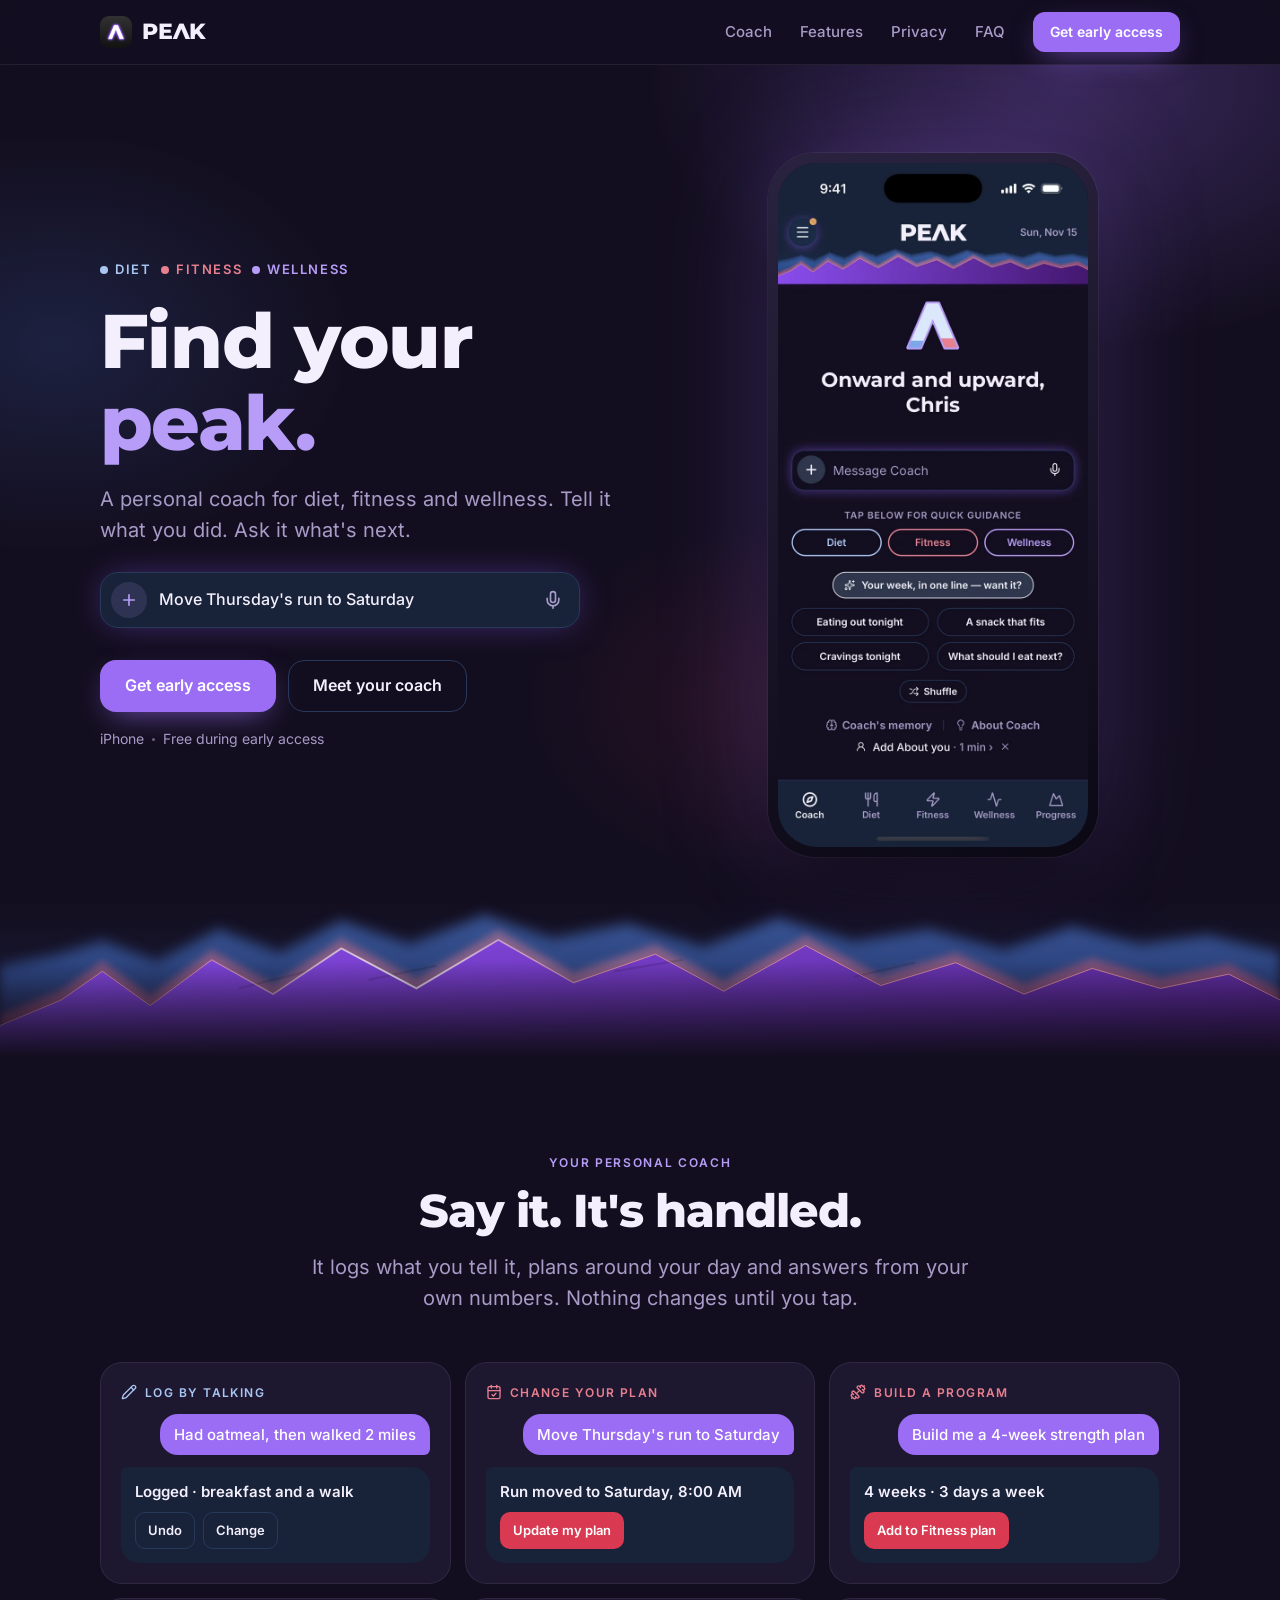
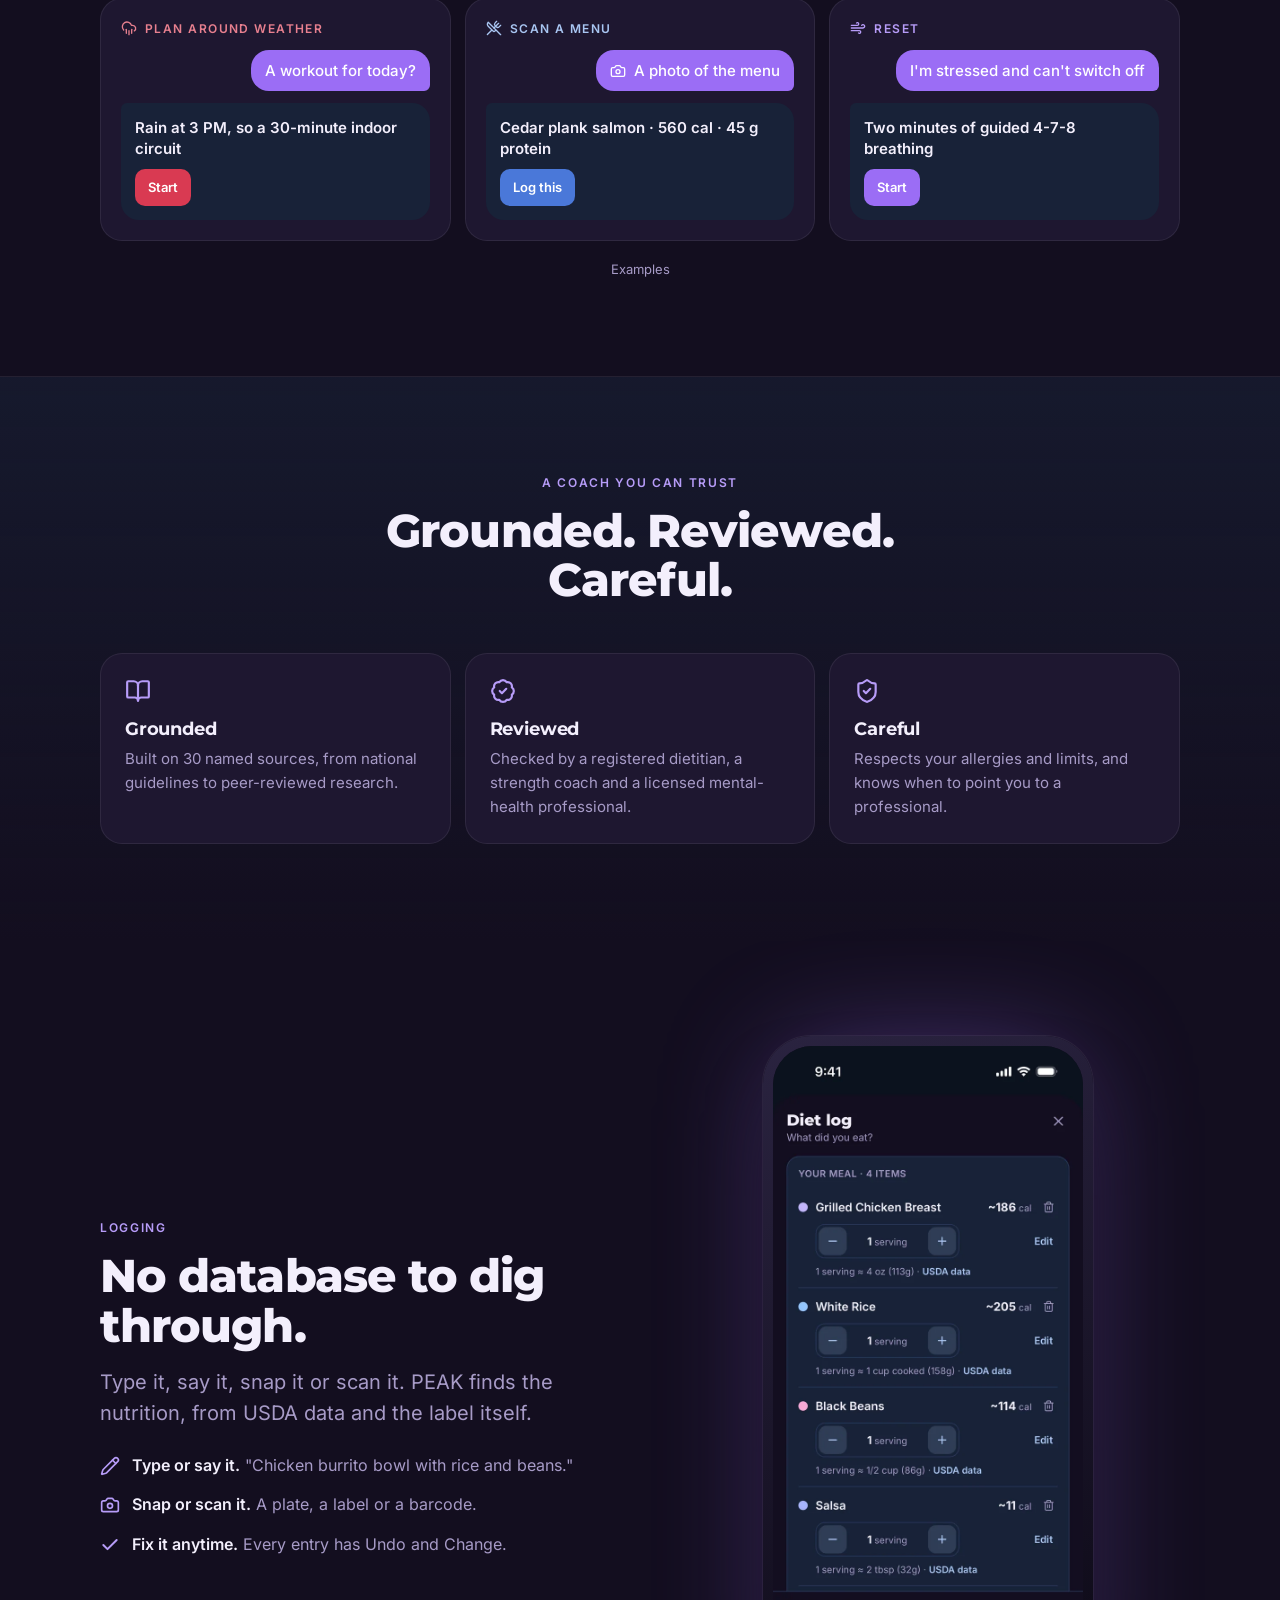
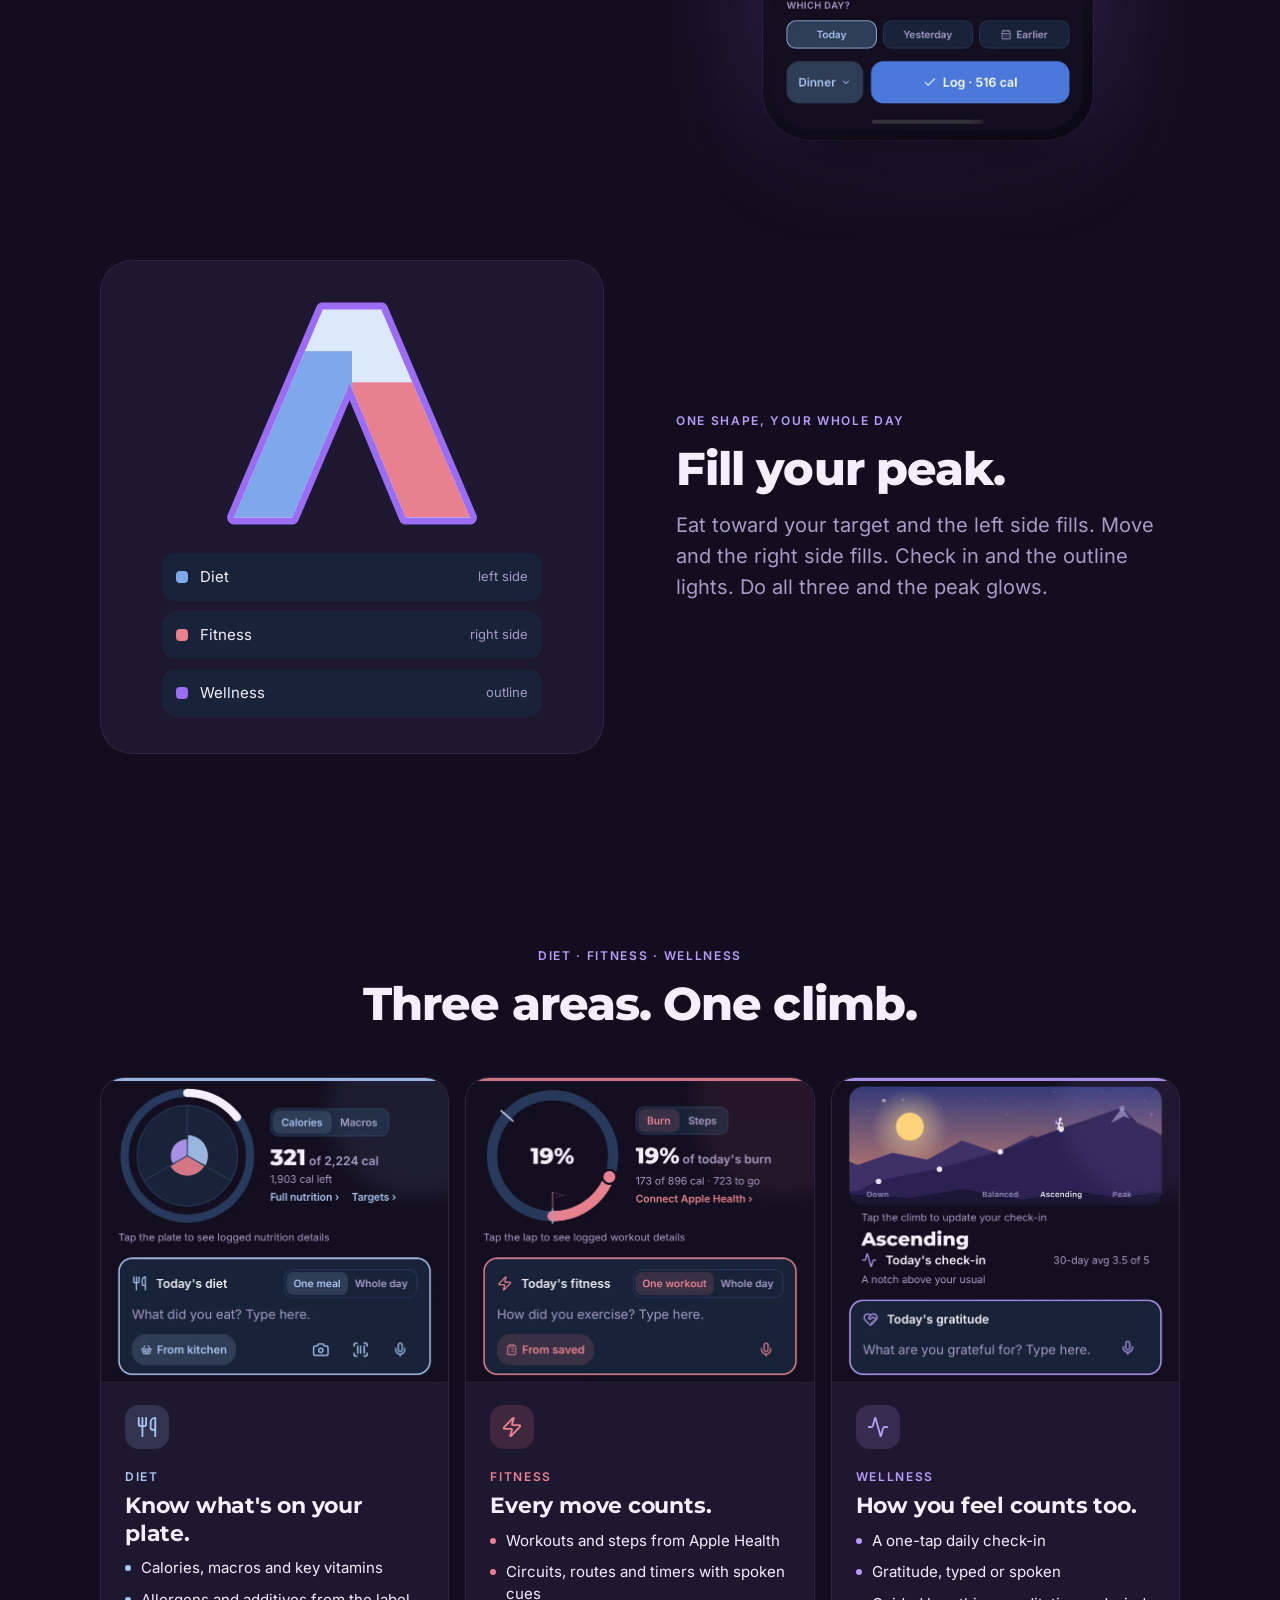
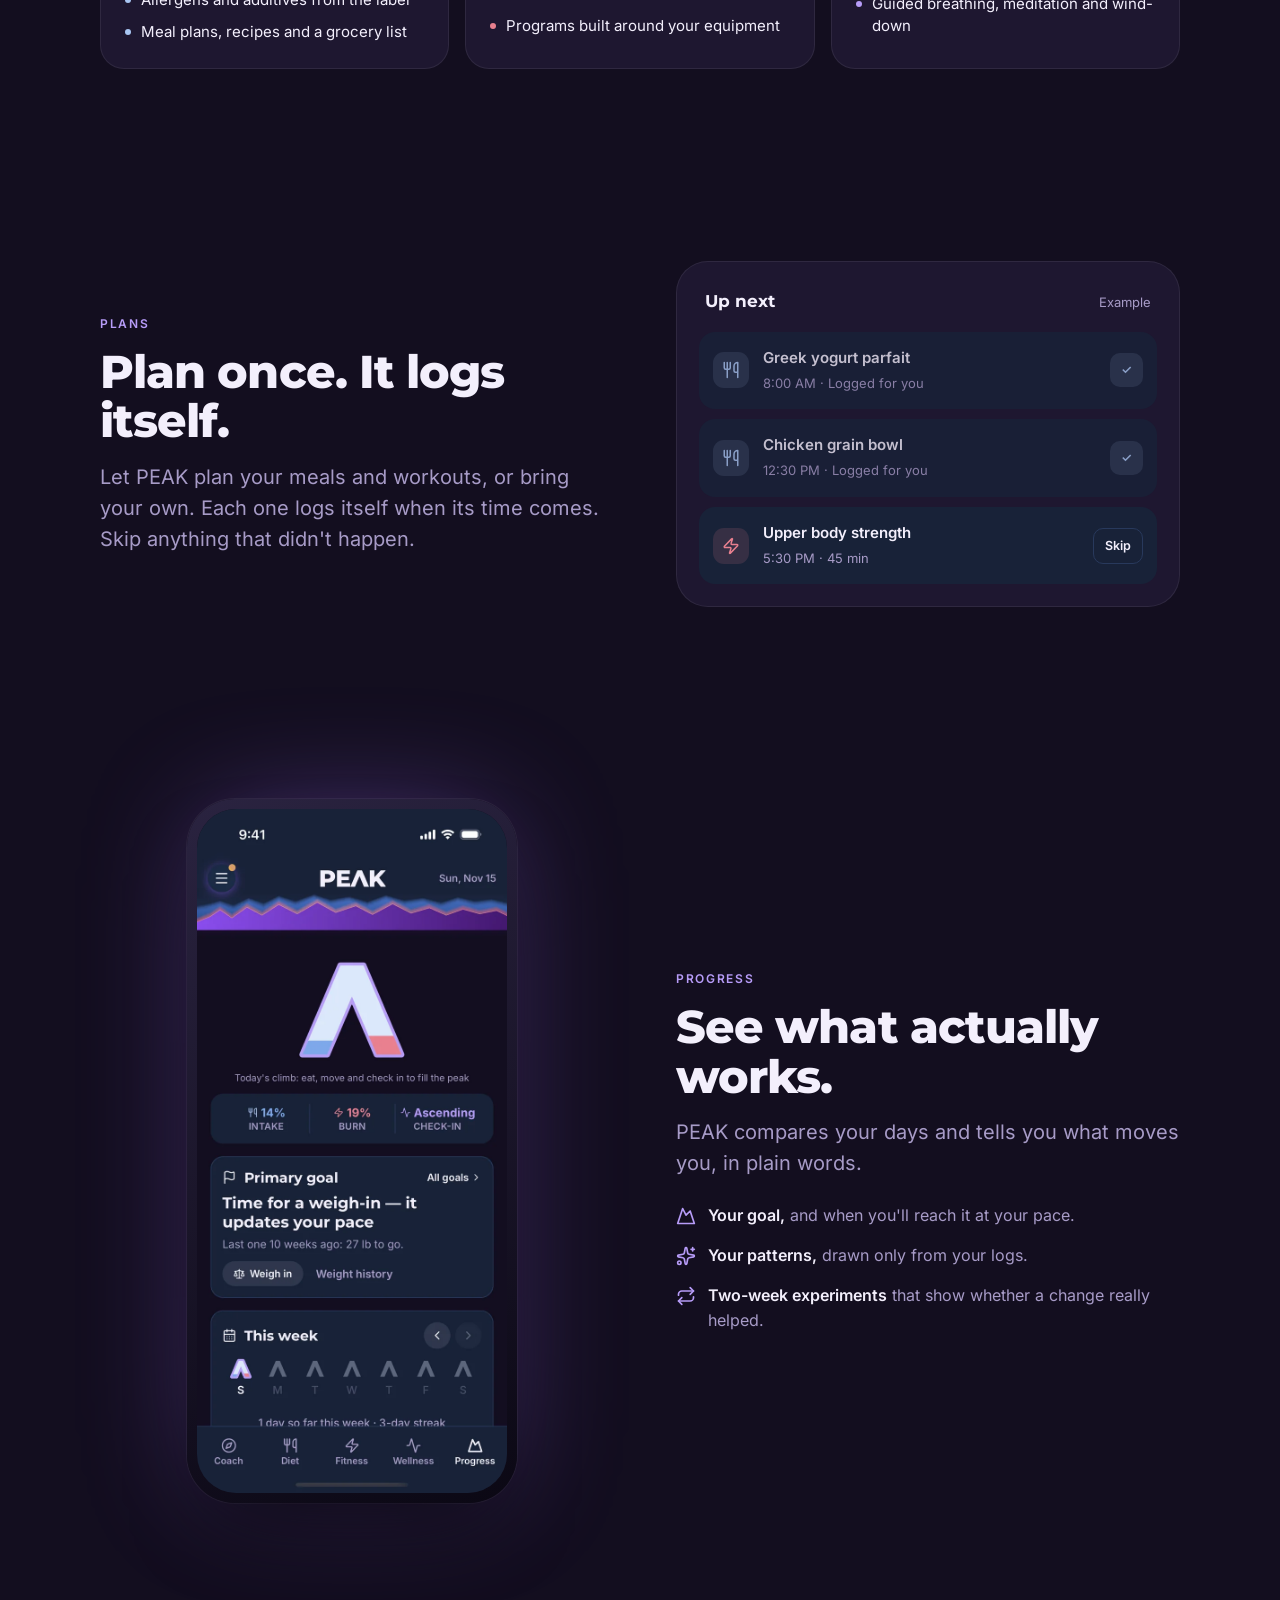
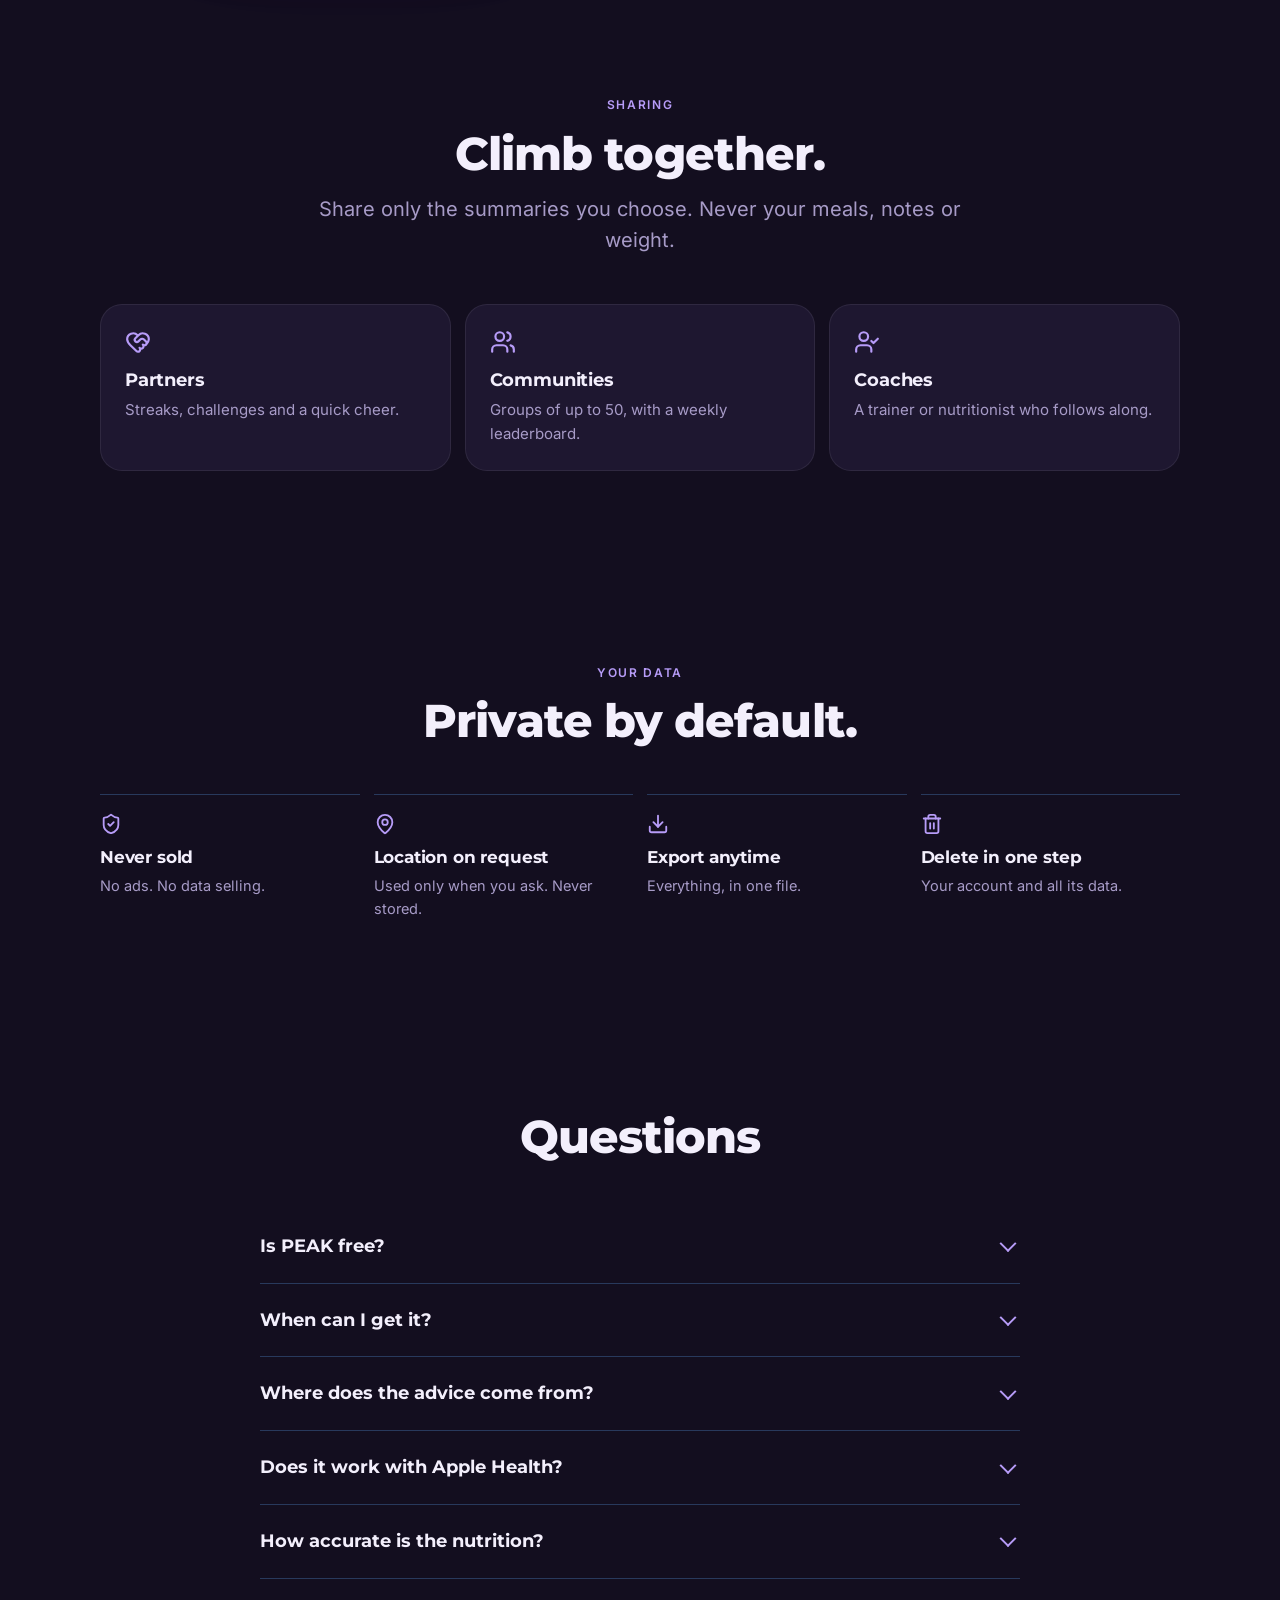
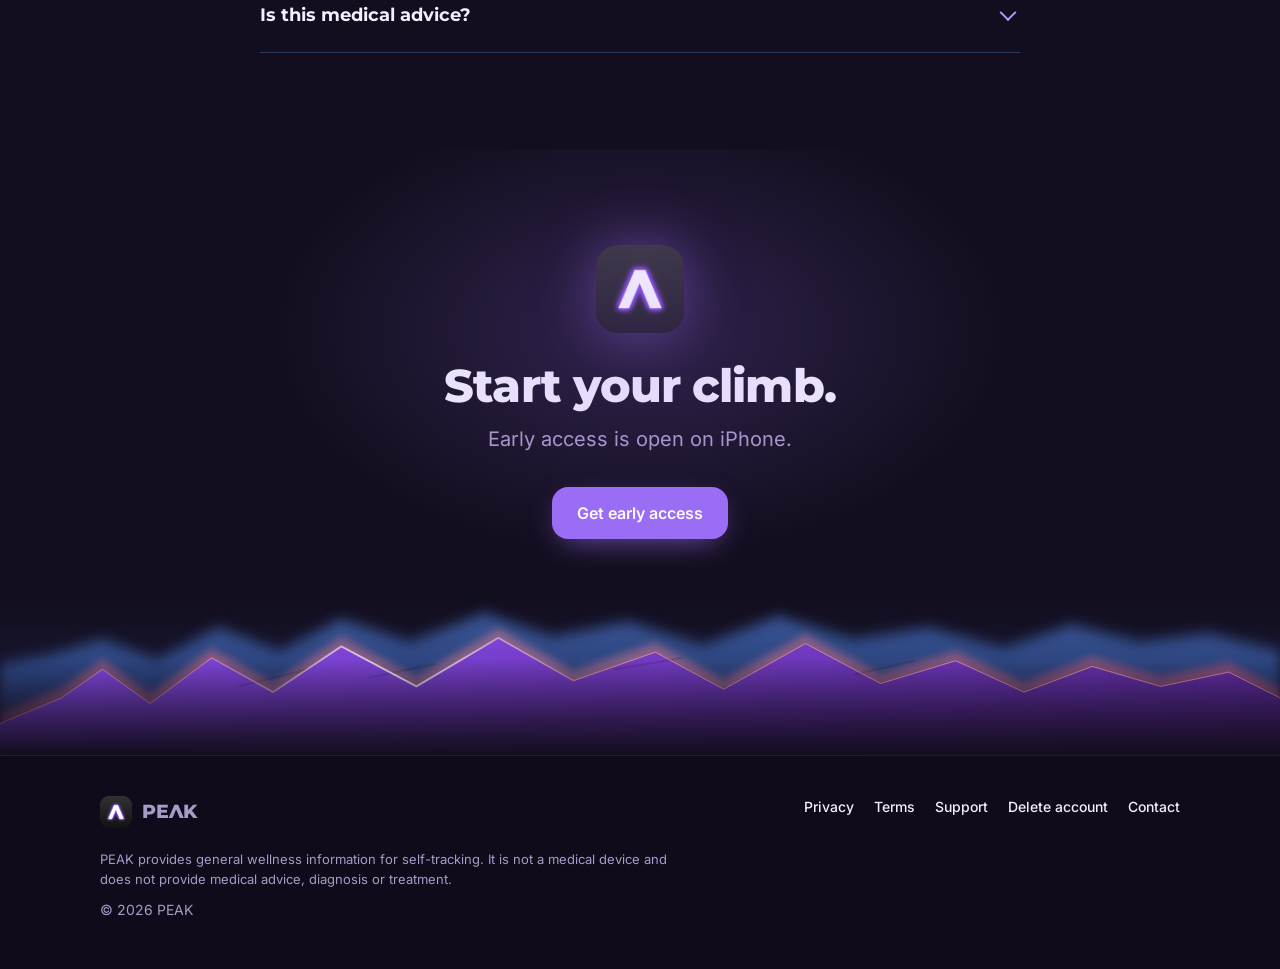
==== commit 0a94a07c: "Simplified copy across every page" ====
--- a/index.html
+++ b/index.html
@@ -6,7 +6,7 @@
 if (/(^|[#&])type=recovery(&|$)|error_code=/.test(location.hash)) location.replace("reset-password.html" + location.hash);</script>
 <meta name="viewport" content="width=device-width, initial-scale=1, viewport-fit=cover">
 <title>PEAK — A personal coach for diet, fitness &amp; wellness</title>
-<meta name="description" content="PEAK is a personal coach for diet, fitness and wellness. Tell it what you ate or how you moved and it's logged. Ask it to change your plan, build a workout around today's weather or pick from a menu. Every answer comes from your own day.">
+<meta name="description" content="PEAK is a personal coach for diet, fitness and wellness. Tell it what you did. Ask it what's next.">
 <link rel="canonical" href="https://usepeakapp.com/">
 <meta name="theme-color" content="#130E1F">
 <link rel="icon" type="image/png" href="assets/favicon-64.png">
@@ -18,7 +18,7 @@
 <meta property="og:site_name" content="PEAK">
 <meta property="og:url" content="https://usepeakapp.com/">
 <meta property="og:title" content="PEAK — A personal coach for diet, fitness &amp; wellness">
-<meta property="og:description" content="A coach that logs what you tell it, changes your plans when you ask, and answers from your own day. Diet, fitness and wellness in one daily climb.">
+<meta property="og:description" content="A personal coach for diet, fitness and wellness. Tell it what you did. Ask it what's next.">
 <meta property="og:image" content="https://usepeakapp.com/assets/og.png">
 <meta name="twitter:card" content="summary_large_image">
 <script type="application/ld+json">
@@ -107,9 +107,7 @@
     </a>
     <nav class="nav" aria-label="Main">
       <a class="link" href="#coach">Coach</a>
-      <a class="link" href="#how">Logging</a>
       <a class="link" href="#features">Features</a>
-      <a class="link" href="#plans">Plans</a>
       <a class="link" href="#privacy">Privacy</a>
       <a class="link" href="#faq">FAQ</a>
       <a class="btn btn-primary btn-sm" href="mailto:jasonbgabler@gmail.com?subject=PEAK%20early%20access&amp;body=I'd%20like%20early%20access%20to%20PEAK%20on%20iPhone.">Get early access</a>
@@ -129,7 +127,7 @@
         <span style="color:var(--wellness)"><i style="background:var(--wellness)"></i>Wellness</span>
       </div>
       <h1>Find your <span class="lam">peak.</span></h1>
-      <p class="lede">A personal coach that knows your day. Tell it what you ate or how you moved and it's logged. Ask it anything and the answer comes from your own numbers. Diet, fitness and wellness, one daily climb.</p>
+      <p class="lede">A personal coach for diet, fitness and wellness. Tell it what you did. Ask it what's next.</p>
       <div class="ask-box" aria-hidden="true">
         <span class="plus"><svg><use href="#i-plus"/></svg></span>
         <span class="ask-text" id="askText">Had oatmeal and coffee for breakfast</span>
@@ -139,120 +137,89 @@
         <a class="btn btn-primary" href="mailto:jasonbgabler@gmail.com?subject=PEAK%20early%20access&amp;body=I'd%20like%20early%20access%20to%20PEAK%20on%20iPhone.">Get early access</a>
         <a class="btn btn-ghost" href="#coach">Meet your coach</a>
       </div>
-      <p class="cta-note"><span>For iPhone</span><span class="dot"></span><span>Coming soon to the App Store</span><span class="dot"></span><span>Free during early access</span></p>
-    </div>
-
-    <!-- Real screenshot of the Coach tab, the landing screen (demo account, current build). -->
-    <div class="reveal">
-      <div class="phone">
-        <picture><source type="image/webp" srcset="assets/shots/coach-home-700.webp 700w, assets/shots/coach-home-1206.webp 1206w" sizes="(max-width: 420px) 80vw, 310px"><img class="screen-img" src="assets/shots/coach-home-700.jpg" srcset="assets/shots/coach-home-700.jpg 700w, assets/shots/coach-home-1206.jpg 1206w" sizes="(max-width: 420px) 80vw, 310px" width="1206" height="2622" fetchpriority="high" decoding="async" alt="PEAK's Coach tab: the Λ part filled for the day, a greeting, a Message Coach box, quick guidance for Diet, Fitness and Wellness, and suggested questions."></picture>
-      </div>
+      <p class="cta-note"><span>iPhone</span><span class="dot"></span><span>Free during early access</span></p>
+    </div>
+    <div class="reveal">
+      <div class="phone"><picture><source type="image/webp" srcset="assets/shots/coach-home-700.webp 700w, assets/shots/coach-home-1206.webp 1206w" sizes="(max-width: 420px) 80vw, 310px"><img class="screen-img" src="assets/shots/coach-home-700.jpg" srcset="assets/shots/coach-home-700.jpg 700w, assets/shots/coach-home-1206.jpg 1206w" sizes="(max-width: 420px) 80vw, 310px" width="1206" height="2622" fetchpriority="high" decoding="async" alt="PEAK's Coach tab: today's Λ, a greeting, the Message Coach box and quick guidance for Diet, Fitness and Wellness."></picture></div>
     </div>
   </div>
   <svg class="ridge" viewBox="0 0 375 56" preserveAspectRatio="none" aria-hidden="true"><use href="#ridge"/></svg>
 </section>
 
-<!-- COACH: the front door -->
+<!-- COACH -->
 <section class="section" id="coach">
   <div class="wrap">
     <div class="section-head center reveal">
       <p class="eyebrow">Your personal coach</p>
       <h2>Say it. It's handled.</h2>
-      <p class="lede" style="margin-top:16px">Part trainer, part nutritionist, part wellness coach, and the first thing you see when you open PEAK. It leads with what to do, then does the busywork for you. Nothing changes until you tap, and everything has Undo.</p>
-    </div>
-
+      <p class="lede" style="margin-top:16px">It logs what you tell it, plans around your day and answers from your own numbers. Nothing changes until you tap.</p>
+    </div>
     <div class="asks">
       <article class="ask diet reveal">
         <p class="ask-tag"><svg><use href="#i-pencil"/></svg>Log by talking</p>
-        <p class="say">Had oatmeal and coffee, then walked 2 miles</p>
-        <div class="got"><b>Logged breakfast · 2 items</b><span>Logged Walk · 35 min · 2 mi</span><div class="acts"><i>Undo</i><i>Change</i></div></div>
+        <p class="say">Had oatmeal, then walked 2 miles</p>
+        <div class="got"><b>Logged · breakfast and a walk</b><div class="acts"><i>Undo</i><i>Change</i></div></div>
       </article>
       <article class="ask fitness reveal">
         <p class="ask-tag"><svg><use href="#i-calendar"/></svg>Change your plan</p>
-        <p class="say">Move Thursday's run to Saturday morning</p>
-        <div class="got"><b>Changes to your plan</b><span>Move · Run (30 min) · Saturday · 8:00 AM</span><div class="acts"><i class="fill">Update my plan</i></div></div>
+        <p class="say">Move Thursday's run to Saturday</p>
+        <div class="got"><b>Run moved to Saturday, 8:00 AM</b><div class="acts"><i class="fill">Update my plan</i></div></div>
       </article>
       <article class="ask fitness reveal">
         <p class="ask-tag"><svg><use href="#i-dumbbell"/></svg>Build a program</p>
         <p class="say">Build me a 4-week strength plan</p>
-        <div class="got"><b>4 weeks · 3 days a week</b><span>Sets, reps and rest for every session, built around your equipment and anything you work around.</span><div class="acts"><i class="fill">Add to Fitness plan</i></div></div>
+        <div class="got"><b>4 weeks · 3 days a week</b><div class="acts"><i class="fill">Add to Fitness plan</i></div></div>
       </article>
       <article class="ask fitness reveal">
-        <p class="ask-tag"><svg><use href="#i-cloud"/></svg>Today's weather</p>
-        <p class="say">What should I do for a workout today?</p>
-        <div class="got"><b>Rain from 3 PM, so stay in.</b><span>Dumbbell circuit · 30 min · 6 exercises</span><div class="acts"><i class="fill">Start</i><i>Log as done</i></div></div>
+        <p class="ask-tag"><svg><use href="#i-cloud"/></svg>Plan around weather</p>
+        <p class="say">A workout for today?</p>
+        <div class="got"><b>Rain at 3 PM, so a 30-minute indoor circuit</b><div class="acts"><i class="fill">Start</i></div></div>
       </article>
       <article class="ask diet reveal">
         <p class="ask-tag"><svg><use href="#i-menu"/></svg>Scan a menu</p>
         <p class="say say-photo"><svg><use href="#i-camera"/></svg>A photo of the menu</p>
-        <div class="got"><b>Cedar plank salmon</b><span>About 560 cal · 45 g protein. Ask for: dressing on the side.</span><div class="acts"><i class="fill">Log this</i></div></div>
+        <div class="got"><b>Cedar plank salmon · 560 cal · 45 g protein</b><div class="acts"><i class="fill">Log this</i></div></div>
       </article>
       <article class="ask wellness reveal">
-        <p class="ask-tag"><svg><use href="#i-wind"/></svg>A moment to reset</p>
+        <p class="ask-tag"><svg><use href="#i-wind"/></svg>Reset</p>
         <p class="say">I'm stressed and can't switch off</p>
-        <div class="got"><b>Try two minutes of slow breathing.</b><span>4-7-8 breathing, guided, with a voice if you want one.</span><div class="acts"><i class="fill">Start · 1 min</i></div></div>
-      </article>
-    </div>
-    <p class="asks-note">Examples. Your coach answers from your own day, goals and plans.</p>
-    <div class="also reveal">
-      <span class="also-label">Also ask it to</span>
-      <span>Plan my week's meals</span><span>Find a place to eat nearby</span><span>Plan my Saturday</span><span>Set a weekly goal</span><span>Fill my grocery list</span><span>Am I on track?</span><span>A habit for today</span>
-    </div>
-
-    <div class="split flip" style="margin-top:72px">
-      <div class="reveal">
-        <h3 class="h3-lg">It knows your day, and it knows you.</h3>
-        <ul class="points">
-          <li><svg><use href="#i-check"/></svg><span><b>Answers from your numbers.</b> What you've eaten, how you've moved, how you slept and what's planned. One clear recommendation, with the figures behind it under Why.</span></li>
-          <li><svg><use href="#i-check"/></svg><span><b>Remembers what matters.</b> Tell it once about allergies, foods you avoid, your equipment or a sore knee, and every suggestion works around them.</span></li>
-          <li><svg><use href="#i-pin"/></svg><span><b>Knows where you are, when you ask.</b> Real places nearby with a link to Maps, a day out planned around your goals, and hotel-room workouts when you're traveling.</span></li>
-          <li><svg><use href="#i-mic"/></svg><span><b>Talk instead of type.</b> The mic listens until you're done, and the coach can read its answers aloud.</span></li>
-        </ul>
-      </div>
-      <div class="reveal">
-        <div class="phone"><picture><source type="image/webp" srcset="assets/shots/coach-700.webp 700w, assets/shots/coach-1206.webp 1206w" sizes="(max-width: 420px) 80vw, 310px"><img class="screen-img" src="assets/shots/coach-700.jpg" srcset="assets/shots/coach-700.jpg 700w, assets/shots/coach-1206.jpg 1206w" sizes="(max-width: 420px) 80vw, 310px" width="1206" height="2622" loading="lazy" decoding="async" alt="Your personal coach logging a breakfast and a two-mile walk from a sentence each, with Undo and Change under each entry."></picture></div>
-      </div>
-    </div>
-  </div>
-</section>
-
-<!-- TRUST IN THE COACH -->
+        <div class="got"><b>Two minutes of guided 4-7-8 breathing</b><div class="acts"><i class="fill">Start</i></div></div>
+      </article>
+    </div>
+    <p class="asks-note">Examples</p>
+  </div>
+</section>
+
+<!-- TRUST -->
 <section class="section band" id="standards">
   <div class="wrap">
-    <div class="section-head reveal">
-      <p class="eyebrow">A coach you can check</p>
-      <h2>Built on named sources. Reviewed by professionals.</h2>
+    <div class="section-head center reveal">
+      <p class="eyebrow">A coach you can trust</p>
+      <h2>Grounded. Reviewed. Careful.</h2>
     </div>
     <div class="connect-grid">
-      <div class="connect-card reveal"><svg><use href="#i-book"/></svg><h3>Cited</h3><p>The coach's nutrition, fitness and wellness standards rest on 30 named sources, from national guidelines to peer-reviewed research. An answer can show its source under Why.</p></div>
-      <div class="connect-card reveal"><svg><use href="#i-badge"/></svg><h3>Reviewed</h3><p>A registered dietitian, a certified strength and conditioning coach and a licensed mental-health professional reviewed those standards and the coach's safety replies.</p></div>
-      <div class="connect-card reveal"><svg><use href="#i-shield"/></svg><h3>Careful</h3><p>Allergies are hard limits. It won't suggest supplement doses, train through pain or go under a safe calorie floor, and it points you to a professional when a question needs one.</p></div>
-    </div>
-  </div>
-</section>
-
-<!-- HOW: logging -->
+      <div class="connect-card reveal"><svg><use href="#i-book"/></svg><h3>Grounded</h3><p>Built on 30 named sources, from national guidelines to peer-reviewed research.</p></div>
+      <div class="connect-card reveal"><svg><use href="#i-badge"/></svg><h3>Reviewed</h3><p>Checked by a registered dietitian, a strength coach and a licensed mental-health professional.</p></div>
+      <div class="connect-card reveal"><svg><use href="#i-shield"/></svg><h3>Careful</h3><p>Respects your allergies and limits, and knows when to point you to a professional.</p></div>
+    </div>
+  </div>
+</section>
+
+<!-- LOGGING -->
 <section class="section" id="how">
   <div class="wrap split">
-    <div>
-      <div class="section-head reveal" style="margin-bottom:32px">
-        <p class="eyebrow">Log it the way you'd say it</p>
-        <h2>No database to dig through.</h2>
-        <p class="lede" style="margin-top:16px">Type it, say it, snap it or scan it, on the Diet tab or straight to your coach. PEAK identifies each food, estimates the portion, and pulls the nutrition from USDA data. Packaged foods come from the label itself, with the allergens and additives you've asked it to watch for.</p>
-      </div>
-      <div class="ways two reveal">
-        <div class="way"><svg><use href="#i-pencil"/></svg><h3>Type it</h3><p>"Chicken burrito bowl with rice, black beans and salsa."</p></div>
-        <div class="way"><svg><use href="#i-mic"/></svg><h3>Say it</h3><p>The mic listens until you're done talking.</p></div>
-        <div class="way"><svg><use href="#i-camera"/></svg><h3>Snap it</h3><p>Photograph the plate, or the label.</p></div>
-        <div class="way"><svg><use href="#i-barcode"/></svg><h3>Scan it</h3><p>Barcodes match the label's own figures and ingredients.</p></div>
-      </div>
-      <div class="quote-line reveal">
-        <span class="typed">brisk walk 2 miles in 35 min</span>
-        <span class="result">Logged as <b>Walk · 35 min · 2 mi · ~173 cal</b>, worked out from your weight and real pace.</span>
-      </div>
-    </div>
-    <div class="reveal">
-      <div class="phone"><picture><source type="image/webp" srcset="assets/shots/meal-review-700.webp 700w, assets/shots/meal-review-1206.webp 1206w" sizes="(max-width: 420px) 80vw, 310px"><img class="screen-img" src="assets/shots/meal-review-700.jpg" srcset="assets/shots/meal-review-700.jpg 700w, assets/shots/meal-review-1206.jpg 1206w" sizes="(max-width: 420px) 80vw, 310px" width="1206" height="2622" loading="lazy" decoding="async" alt="PEAK's meal review: grilled chicken, white rice, black beans and salsa, each with a serving size from USDA data, adding up to 516 calories, with the day, the meal and a Log button."></picture></div>
+    <div class="reveal">
+      <p class="eyebrow">Logging</p>
+      <h2>No database to dig through.</h2>
+      <p class="lede" style="margin-top:16px">Type it, say it, snap it or scan it. PEAK finds the nutrition, from USDA data and the label itself.</p>
+      <ul class="points">
+        <li><svg><use href="#i-pencil"/></svg><span><b>Type or say it.</b> "Chicken burrito bowl with rice and beans."</span></li>
+        <li><svg><use href="#i-camera"/></svg><span><b>Snap or scan it.</b> A plate, a label or a barcode.</span></li>
+        <li><svg><use href="#i-check"/></svg><span><b>Fix it anytime.</b> Every entry has Undo and Change.</span></li>
+      </ul>
+    </div>
+    <div class="reveal">
+      <div class="phone"><picture><source type="image/webp" srcset="assets/shots/meal-review-700.webp 700w, assets/shots/meal-review-1206.webp 1206w" sizes="(max-width: 420px) 80vw, 310px"><img class="screen-img" src="assets/shots/meal-review-700.jpg" srcset="assets/shots/meal-review-700.jpg 700w, assets/shots/meal-review-1206.jpg 1206w" sizes="(max-width: 420px) 80vw, 310px" width="1206" height="2622" loading="lazy" decoding="async" alt="PEAK's meal review: grilled chicken, rice, black beans and salsa from USDA data, 516 calories, with a Log button."></picture></div>
     </div>
   </div>
 </section>
@@ -262,14 +229,8 @@
   <div class="wrap split flip">
     <div class="reveal">
       <p class="eyebrow">One shape, your whole day</p>
-      <h2>The Λ fills as your day comes together.</h2>
-      <p class="lede" style="margin-top:16px">Every morning starts with an empty peak. Eat toward your target and the left side fills. Move and the right side fills. Check in on how you feel and its outline lights.</p>
-      <ul class="points">
-        <li><svg><use href="#i-check"/></svg><span><b>Diet</b> — calories against today's target, or the deficit you're running right now.</span></li>
-        <li><svg><use href="#i-check"/></svg><span><b>Fitness</b> — calories burned or steps toward your goal, with Apple Health.</span></li>
-        <li><svg><use href="#i-check"/></svg><span><b>Wellness</b> — one touch on a five-point climb from Down to Peak, or a finished breathing, meditation or wind-down practice.</span></li>
-        <li><svg><use href="#i-sparkles"/></svg><span><b>The summit</b> — fill both sides and light the outline, and the whole peak glows. It's on the Coach tab too, so you see it the moment you open the app.</span></li>
-      </ul>
+      <h2>Fill your peak.</h2>
+      <p class="lede" style="margin-top:16px">Eat toward your target and the left side fills. Move and the right side fills. Check in and the outline lights. Do all three and the peak glows.</p>
     </div>
     <div class="glyph-panel reveal" aria-hidden="true">
       <svg class="big lam-anim" viewBox="232 262 560 500">
@@ -286,9 +247,9 @@
         </g>
       </svg>
       <div class="legend">
-        <div><i style="background:#7FA8EA"></i>Left side · Diet<span>intake or deficit</span></div>
-        <div><i style="background:#E8808F"></i>Right side · Fitness<span>burn or steps</span></div>
-        <div><i style="background:#9B6DF5"></i>Outline · Wellness<span>check-in</span></div>
+        <div><i style="background:#7FA8EA"></i>Diet<span>left side</span></div>
+        <div><i style="background:#E8808F"></i>Fitness<span>right side</span></div>
+        <div><i style="background:#9B6DF5"></i>Wellness<span>outline</span></div>
       </div>
     </div>
   </div>
@@ -298,53 +259,30 @@
 <section class="section" id="features">
   <div class="wrap">
     <div class="section-head center reveal">
-      <p class="eyebrow">Coach · Diet · Fitness · Wellness · Progress</p>
-      <h2>Diet, fitness and wellness, finally talking to each other.</h2>
-      <p class="lede" style="margin-top:16px">Five tabs. The coach up front, one tab for each area, and Progress for where you stand.</p>
+      <p class="eyebrow">Diet · Fitness · Wellness</p>
+      <h2>Three areas. One climb.</h2>
     </div>
     <div class="pillars">
       <article class="pillar diet reveal">
-        <div class="pillar-shot"><picture><source type="image/webp" srcset="assets/shots/diet-700.webp 700w, assets/shots/diet-1206.webp 1206w" sizes="(max-width: 900px) calc(100vw - 40px), 360px"><img src="assets/shots/diet-700.jpg" srcset="assets/shots/diet-700.jpg 700w, assets/shots/diet-1206.jpg 1206w" sizes="(max-width: 900px) calc(100vw - 40px), 360px" width="1206" height="1060" loading="lazy" decoding="async" alt="PEAK's Diet tab: a plate at 321 of 2,224 calories, and today's diet box with From kitchen, camera, barcode and mic."></picture></div>
+        <div class="pillar-shot"><picture><source type="image/webp" srcset="assets/shots/diet-700.webp 700w, assets/shots/diet-1206.webp 1206w" sizes="(max-width: 900px) calc(100vw - 40px), 360px"><img src="assets/shots/diet-700.jpg" srcset="assets/shots/diet-700.jpg 700w, assets/shots/diet-1206.jpg 1206w" sizes="(max-width: 900px) calc(100vw - 40px), 360px" width="1206" height="1060" loading="lazy" decoding="async" alt="PEAK's Diet tab: a plate at 321 of 2,224 calories and the log box."></picture></div>
         <div class="icon"><svg><use href="#i-utensils"/></svg></div>
         <p class="tag">Diet</p>
         <h3>Know what's on your plate.</h3>
-        <p>Real nutrition from the words you'd use anyway.</p>
-        <ul>
-          <li>Calories, protein, carbs, fat and eight vitamins and minerals per meal</li>
-          <li>Every meal shows where it lands: how much of today is left</li>
-          <li>Packaged foods read from the label: ingredients, allergens and additives</li>
-          <li>Your usuals, the meals you keep logging, one tap each</li>
-          <li>A kitchen you can fill from a receipt photo, saved recipes, and a grocery list to share with a partner</li>
-          <li>Meal plans built for your target or from your kitchen, or imported from a plan you follow</li>
-        </ul>
+        <ul><li>Calories, macros and key vitamins</li><li>Allergens and additives from the label</li><li>Meal plans, recipes and a grocery list</li></ul>
       </article>
       <article class="pillar fitness reveal">
-        <div class="pillar-shot"><picture><source type="image/webp" srcset="assets/shots/fitness-700.webp 700w, assets/shots/fitness-1206.webp 1206w" sizes="(max-width: 900px) calc(100vw - 40px), 360px"><img src="assets/shots/fitness-700.jpg" srcset="assets/shots/fitness-700.jpg 700w, assets/shots/fitness-1206.jpg 1206w" sizes="(max-width: 900px) calc(100vw - 40px), 360px" width="1206" height="1060" loading="lazy" decoding="async" alt="PEAK's Fitness tab: a lap at 19% of today's burn, 173 of 896 calories, with today's fitness box."></picture></div>
+        <div class="pillar-shot"><picture><source type="image/webp" srcset="assets/shots/fitness-700.webp 700w, assets/shots/fitness-1206.webp 1206w" sizes="(max-width: 900px) calc(100vw - 40px), 360px"><img src="assets/shots/fitness-700.jpg" srcset="assets/shots/fitness-700.jpg 700w, assets/shots/fitness-1206.jpg 1206w" sizes="(max-width: 900px) calc(100vw - 40px), 360px" width="1206" height="1060" loading="lazy" decoding="async" alt="PEAK's Fitness tab: a lap at 19% of today's burn and the log box."></picture></div>
         <div class="icon"><svg><use href="#i-zap"/></svg></div>
         <p class="tag">Fitness</p>
-        <h3>Every kind of movement counts.</h3>
-        <p>From a walk with the dog to a heavy lift day.</p>
-        <ul>
-          <li>Workouts and steps from Apple Health, synced in on their own</li>
-          <li>Burn worked out from your weight and real pace</li>
-          <li>Follow-along circuits and interval timers with spoken cues</li>
-          <li>GPS routes for walks, runs, hikes and rides that keep tracking with the screen off</li>
-          <li>A daily lap that fills toward your burn or step goal</li>
-        </ul>
+        <h3>Every move counts.</h3>
+        <ul><li>Workouts and steps from Apple Health</li><li>Circuits, routes and timers with spoken cues</li><li>Programs built around your equipment</li></ul>
       </article>
       <article class="pillar wellness reveal">
-        <div class="pillar-shot"><picture><source type="image/webp" srcset="assets/shots/wellness-700.webp 700w, assets/shots/wellness-1206.webp 1206w" sizes="(max-width: 900px) calc(100vw - 40px), 360px"><img src="assets/shots/wellness-700.jpg" srcset="assets/shots/wellness-700.jpg 700w, assets/shots/wellness-1206.jpg 1206w" sizes="(max-width: 900px) calc(100vw - 40px), 360px" width="1206" height="1060" loading="lazy" decoding="async" alt="PEAK's Wellness tab: a mountain sunrise check-in at Ascending, a notch above your usual, and today's gratitude box."></picture></div>
+        <div class="pillar-shot"><picture><source type="image/webp" srcset="assets/shots/wellness-700.webp 700w, assets/shots/wellness-1206.webp 1206w" sizes="(max-width: 900px) calc(100vw - 40px), 360px"><img src="assets/shots/wellness-700.jpg" srcset="assets/shots/wellness-700.jpg 700w, assets/shots/wellness-1206.jpg 1206w" sizes="(max-width: 900px) calc(100vw - 40px), 360px" width="1206" height="1060" loading="lazy" decoding="async" alt="PEAK's Wellness tab: a mountain sunrise check-in at Ascending and the gratitude box."></picture></div>
         <div class="icon"><svg><use href="#i-activity"/></svg></div>
         <p class="tag">Wellness</p>
-        <h3>How you feel is data too.</h3>
-        <p>The part most trackers leave out.</p>
-        <ul>
-          <li>A one-touch check-in on a mountain sunrise that rises with your mood</li>
-          <li>One line of gratitude a day, typed or spoken</li>
-          <li>Guided breathing, meditations and wind-down practices, with a voice guide and mindful minutes saved to Apple Health</li>
-          <li>Reflect: two minutes at night, one plan for tomorrow</li>
-          <li>A daily note of guidance written from your own week, and a library of cited habits</li>
-        </ul>
+        <h3>How you feel counts too.</h3>
+        <ul><li>A one-tap daily check-in</li><li>Gratitude, typed or spoken</li><li>Guided breathing, meditation and wind-down</li></ul>
       </article>
     </div>
   </div>
@@ -354,66 +292,50 @@
 <section class="section" id="plans">
   <div class="wrap split">
     <div class="reveal">
-      <p class="eyebrow">Plan once, follow all week</p>
-      <h2>Plan your week. Let it log itself.</h2>
-      <p class="lede" style="margin-top:16px">Let PEAK fill a week of meals and workouts around your targets, build it from what's in your kitchen, import a plan you already follow, or ask your coach for a 4-week program. When a planned item's time passes, it's logged for you.</p>
-      <ul class="points">
-        <li><svg><use href="#i-check"/></svg><span><b>Didn't happen?</b> Skip it before, or tap Skipped it or Changed it after. Or ask your coach to move, swap or drop anything in the next three weeks.</span></li>
-        <li><svg><use href="#i-calendar"/></svg><span><b>On your calendar.</b> Planned meals and workouts sync to the calendar on your phone, with a reminder.</span></li>
-        <li><svg><use href="#i-cloud"/></svg><span><b>Weather heads-up.</b> A run planned for a rainy afternoon comes with an indoor swap.</span></li>
-        <li><svg><use href="#i-utensils"/></svg><span><b>Straight to the store.</b> One tap sends the week's ingredients to your grocery list, minus what's in your kitchen.</span></li>
-      </ul>
-    </div>
-    <div class="plan reveal" aria-label="An example day from a weekly plan">
-      <div class="head"><b>Up next</b><span>Example · 2 of 4 done</span></div>
-      <div class="row done"><div class="ic" style="background:rgba(169,198,242,.14);color:var(--diet)"><svg><use href="#i-utensils"/></svg></div><div class="t"><b>Greek yogurt parfait</b><small>8:00 AM · 380 cal · Logged for you</small></div><span class="pill done">✓</span></div>
-      <div class="row done"><div class="ic" style="background:rgba(169,198,242,.14);color:var(--diet)"><svg><use href="#i-utensils"/></svg></div><div class="t"><b>Chicken grain bowl</b><small>12:30 PM · 540 cal · Logged for you</small></div><span class="pill done">✓</span></div>
-      <div class="row"><div class="ic" style="background:rgba(232,128,143,.14);color:var(--fitness)"><svg><use href="#i-zap"/></svg></div><div class="t"><b>Upper body strength</b><small>5:30 PM · 45 min · logs itself at 6:00 PM</small></div><span class="pill hold">Skip</span></div>
-      <div class="row"><div class="ic" style="background:rgba(169,198,242,.14);color:var(--diet)"><svg><use href="#i-utensils"/></svg></div><div class="t"><b>Salmon, rice and greens</b><small>6:30 PM · 610 cal · logs itself at 7:00 PM</small></div><span class="pill hold">Skip</span></div>
-    </div>
-  </div>
-</section>
-
-<!-- PROGRESS + PATTERNS -->
+      <p class="eyebrow">Plans</p>
+      <h2>Plan once. It logs itself.</h2>
+      <p class="lede" style="margin-top:16px">Let PEAK plan your meals and workouts, or bring your own. Each one logs itself when its time comes. Skip anything that didn't happen.</p>
+    </div>
+    <div class="plan reveal" aria-label="An example day from a plan">
+      <div class="head"><b>Up next</b><span>Example</span></div>
+      <div class="row done"><div class="ic" style="background:rgba(169,198,242,.14);color:var(--diet)"><svg><use href="#i-utensils"/></svg></div><div class="t"><b>Greek yogurt parfait</b><small>8:00 AM · Logged for you</small></div><span class="pill done">✓</span></div>
+      <div class="row done"><div class="ic" style="background:rgba(169,198,242,.14);color:var(--diet)"><svg><use href="#i-utensils"/></svg></div><div class="t"><b>Chicken grain bowl</b><small>12:30 PM · Logged for you</small></div><span class="pill done">✓</span></div>
+      <div class="row"><div class="ic" style="background:rgba(232,128,143,.14);color:var(--fitness)"><svg><use href="#i-zap"/></svg></div><div class="t"><b>Upper body strength</b><small>5:30 PM · 45 min</small></div><span class="pill hold">Skip</span></div>
+    </div>
+  </div>
+</section>
+
+<!-- PROGRESS -->
 <section class="section" id="progress">
   <div class="wrap split flip">
     <div class="reveal">
       <p class="eyebrow">Progress</p>
-      <h2>See what's actually working.</h2>
-      <p class="lede" style="margin-top:16px">Where you stand today, your week day by day, and what your own days say when PEAK compares them with each other.</p>
+      <h2>See what actually works.</h2>
+      <p class="lede" style="margin-top:16px">PEAK compares your days and tells you what moves you, in plain words.</p>
       <ul class="points">
-        <li><svg><use href="#i-mountain"/></svg><span><b>Primary goal.</b> How far to go and when you'd get there at your current pace. Weigh in right there.</span></li>
-        <li><svg><use href="#i-calendar"/></svg><span><b>This week.</b> Seven small peaks, one per day. Tap a day to see everything you logged, morning to night.</span></li>
-        <li><svg><use href="#i-sparkles"/></svg><span><b>Patterns.</b> Mood against movement, sleep, steps and when you eat, said in a plain sentence and drawn only from your logs.</span></li>
-        <li><svg><use href="#i-repeat"/></svg><span><b>Experiments.</b> Try one change for two weeks. PEAK scores it against your own four weeks before, and says so when it didn't help.</span></li>
+        <li><svg><use href="#i-mountain"/></svg><span><b>Your goal,</b> and when you'll reach it at your pace.</span></li>
+        <li><svg><use href="#i-sparkles"/></svg><span><b>Your patterns,</b> drawn only from your logs.</span></li>
+        <li><svg><use href="#i-repeat"/></svg><span><b>Two-week experiments</b> that show whether a change really helped.</span></li>
       </ul>
-      <div class="pattern" style="margin-top:28px">
-        <div class="label"><span>Patterns</span><em>Example</em></div>
-        <p class="sentence">On days you move, your check-in averages <mark>0.5 higher</mark> (out of 5).</p>
-        <div class="bars" aria-hidden="true">
-          <span style="height:46%"></span><span class="hi" style="height:74%"></span><span style="height:52%"></span><span class="hi" style="height:82%"></span><span class="hi" style="height:70%"></span><span style="height:40%"></span><span class="hi" style="height:88%"></span>
-        </div>
-        <div class="bars-legend"><span><i style="background:var(--accent)"></i>Days you moved</span><span><i style="background:var(--line)"></i>Rest days</span></div>
-      </div>
-    </div>
-    <div class="reveal">
-      <div class="phone"><picture><source type="image/webp" srcset="assets/shots/progress-700.webp 700w, assets/shots/progress-1206.webp 1206w" sizes="(max-width: 420px) 80vw, 310px"><img class="screen-img" src="assets/shots/progress-700.jpg" srcset="assets/shots/progress-700.jpg 700w, assets/shots/progress-1206.jpg 1206w" sizes="(max-width: 420px) 80vw, 310px" width="1206" height="2622" loading="lazy" decoding="async" alt="PEAK's Progress tab: today's climb as a Λ at 14% intake and 19% burn with an Ascending check-in, the primary goal, and this week as seven small peaks."></picture></div>
-    </div>
-  </div>
-</section>
-
-<!-- CONNECT -->
+    </div>
+    <div class="reveal">
+      <div class="phone"><picture><source type="image/webp" srcset="assets/shots/progress-700.webp 700w, assets/shots/progress-1206.webp 1206w" sizes="(max-width: 420px) 80vw, 310px"><img class="screen-img" src="assets/shots/progress-700.jpg" srcset="assets/shots/progress-700.jpg 700w, assets/shots/progress-1206.jpg 1206w" sizes="(max-width: 420px) 80vw, 310px" width="1206" height="2622" loading="lazy" decoding="async" alt="PEAK's Progress tab: today's Λ, the primary goal and this week as seven small peaks."></picture></div>
+    </div>
+  </div>
+</section>
+
+<!-- SHARING -->
 <section class="section">
   <div class="wrap">
     <div class="section-head center reveal">
       <p class="eyebrow">Sharing</p>
-      <h2>Climbing is easier together.</h2>
-      <p class="lede" style="margin-top:16px">Invite someone with a link and share only the summaries you choose, never your meals, notes or weight itself. Pause any time. Ending a connection stops sharing at once.</p>
+      <h2>Climb together.</h2>
+      <p class="lede" style="margin-top:16px">Share only the summaries you choose. Never your meals, notes or weight.</p>
     </div>
     <div class="connect-grid">
-      <div class="connect-card reveal"><svg><use href="#i-heart"/></svg><h3>Accountability partners</h3><p>Keep each other honest with streaks, weekly challenges and a quick cheer.</p></div>
-      <div class="connect-card reveal"><svg><use href="#i-users"/></svg><h3>Communities</h3><p>A group of up to 50 with a weekly leaderboard. Active days and minutes only, never calories or weight.</p></div>
-      <div class="connect-card reveal"><svg><use href="#i-user-check"/></svg><h3>Coaches</h3><p>Let a trainer or nutritionist follow along, leave a note and suggest a goal you can accept or decline.</p></div>
+      <div class="connect-card reveal"><svg><use href="#i-heart"/></svg><h3>Partners</h3><p>Streaks, challenges and a quick cheer.</p></div>
+      <div class="connect-card reveal"><svg><use href="#i-users"/></svg><h3>Communities</h3><p>Groups of up to 50, with a weekly leaderboard.</p></div>
+      <div class="connect-card reveal"><svg><use href="#i-user-check"/></svg><h3>Coaches</h3><p>A trainer or nutritionist who follows along.</p></div>
     </div>
   </div>
 </section>
@@ -421,15 +343,15 @@
 <!-- PRIVACY -->
 <section class="section" id="privacy">
   <div class="wrap">
-    <div class="section-head reveal">
-      <p class="eyebrow">Your data, yours</p>
+    <div class="section-head center reveal">
+      <p class="eyebrow">Your data</p>
       <h2>Private by default.</h2>
     </div>
     <div class="trust reveal">
-      <div><svg><use href="#i-shield"/></svg><h3>No ads, no data selling</h3><p>Your logs are private to your account and never sold.</p></div>
-      <div><svg><use href="#i-download"/></svg><h3>Export any time</h3><p>Everything PEAK stores about you, as one file, from Profile.</p></div>
-      <div><svg><use href="#i-trash"/></svg><h3>Delete in one step</h3><p>Remove your account and all of its data permanently, whenever you want.</p></div>
-      <div><svg><use href="#i-pin"/></svg><h3>Location only when you ask</h3><p>Weather and nearby places use an approximate location for that one question. PEAK's servers never store it.</p></div>
+      <div><svg><use href="#i-shield"/></svg><h3>Never sold</h3><p>No ads. No data selling.</p></div>
+      <div><svg><use href="#i-pin"/></svg><h3>Location on request</h3><p>Used only when you ask. Never stored.</p></div>
+      <div><svg><use href="#i-download"/></svg><h3>Export anytime</h3><p>Everything, in one file.</p></div>
+      <div><svg><use href="#i-trash"/></svg><h3>Delete in one step</h3><p>Your account and all its data.</p></div>
     </div>
   </div>
 </section>
@@ -438,21 +360,15 @@
 <section class="section" id="faq">
   <div class="wrap">
     <div class="section-head center reveal">
-      <p class="eyebrow">Questions</p>
-      <h2>Good to know</h2>
+      <h2>Questions</h2>
     </div>
     <div class="faq">
-      <details><summary>Is PEAK free?</summary><p>Yes, PEAK is free during early access. If paid features arrive later, we'll say what's included before anything changes.</p></details>
-      <details><summary>When can I get it?</summary><p>PEAK is in early access on iPhone now and coming soon to the App Store. Email us for an invite and we'll send one.</p></details>
-      <details><summary>Is there an Android version?</summary><p>PEAK is iPhone-first. Android is on the roadmap.</p></details>
-      <details><summary>Can the coach log things for me?</summary><p>Yes. Tell it what you ate or how you moved, today or an earlier day, and it logs it with Undo and Change underneath. If it can't tell what you meant, it asks one question first.</p></details>
-      <details><summary>Where does the coach's advice come from?</summary><p>From your own logs, goals and plans, held to written standards for nutrition, fitness and wellness. Those standards rest on 30 named sources and were reviewed by a registered dietitian, a certified strength and conditioning coach and a licensed mental-health professional. The answers themselves are written by AI, so treat them as general guidance.</p></details>
-      <details><summary>Does it know about my allergies?</summary><p>Tell your coach once and its food suggestions, menu picks and meal plans leave those foods out. When you scan a packaged food, PEAK flags any of your allergens the label lists. It never tells you a food is safe, so always check the package or ask the restaurant.</p></details>
-      <details><summary>How do I sign in?</summary><p>With Apple, with Google, or with an email and password. Face ID can unlock the app after that.</p></details>
-      <details><summary>Does it work with Apple Health?</summary><p>Yes. Connect Apple Health from the menu under Integrations and PEAK reads your workouts, steps, sleep and resting heart rate, so you don't have to log them twice, and saves the mindful minutes from your practices. Planned meals and workouts can also go on your phone's calendar. It's optional, and you can disconnect any time.</p></details>
-      <details><summary>How accurate is the nutrition?</summary><p>PEAK identifies the foods you describe and takes their nutrition from USDA FoodData Central, including manufacturer label data for packaged and store-brand foods. You can adjust any portion before you log it.</p></details>
-      <details><summary>Is this medical advice?</summary><p>No. PEAK is a wellness tool for self-tracking and general guidance. It isn't a medical device and doesn't diagnose or treat anything. Talk with a qualified professional about medical questions.</p></details>
-      <details><summary>Can I take my data with me, or delete it?</summary><p>Yes. Export everything from Profile → Data &amp; privacy, or delete your account and all of its data from the same place. <a href="delete-account.html" style="color:var(--accent)">More on deleting your account</a>.</p></details>
+      <details><summary>Is PEAK free?</summary><p>Yes, during early access. If paid features come later, we'll say what's included first.</p></details>
+      <details><summary>When can I get it?</summary><p>PEAK is in early access on iPhone. Email us for an invite. Android is on the roadmap.</p></details>
+      <details><summary>Where does the advice come from?</summary><p>From your own logs and goals, held to standards built on 30 named sources and reviewed by a dietitian, a strength coach and a mental-health professional. Answers are written by AI, so treat them as general guidance.</p></details>
+      <details><summary>Does it work with Apple Health?</summary><p>Yes. It reads workouts, steps, sleep and resting heart rate, and saves your mindful minutes. Optional, and you can disconnect anytime.</p></details>
+      <details><summary>How accurate is the nutrition?</summary><p>Foods come from USDA data and, for packaged foods, the label itself. Adjust any portion before or after you log.</p></details>
+      <details><summary>Is this medical advice?</summary><p>No. PEAK is a wellness tool, not a medical device. Talk with a qualified professional about medical questions.</p></details>
     </div>
   </div>
 </section>
--- a/assets/site.css
+++ b/assets/site.css
@@ -386,3 +386,5 @@
 .plan .pill.done { color: var(--diet); }
 @media (max-width: 900px) { .nav { gap: 20px; } }
 @media (max-width: 480px) { .also span { font-size: 13px; padding: 7px 12px; } .also .also-label { width: 100%; text-align: center; } }
+.got b { line-height: 1.4; }
+.got .acts { margin-top: 6px; }
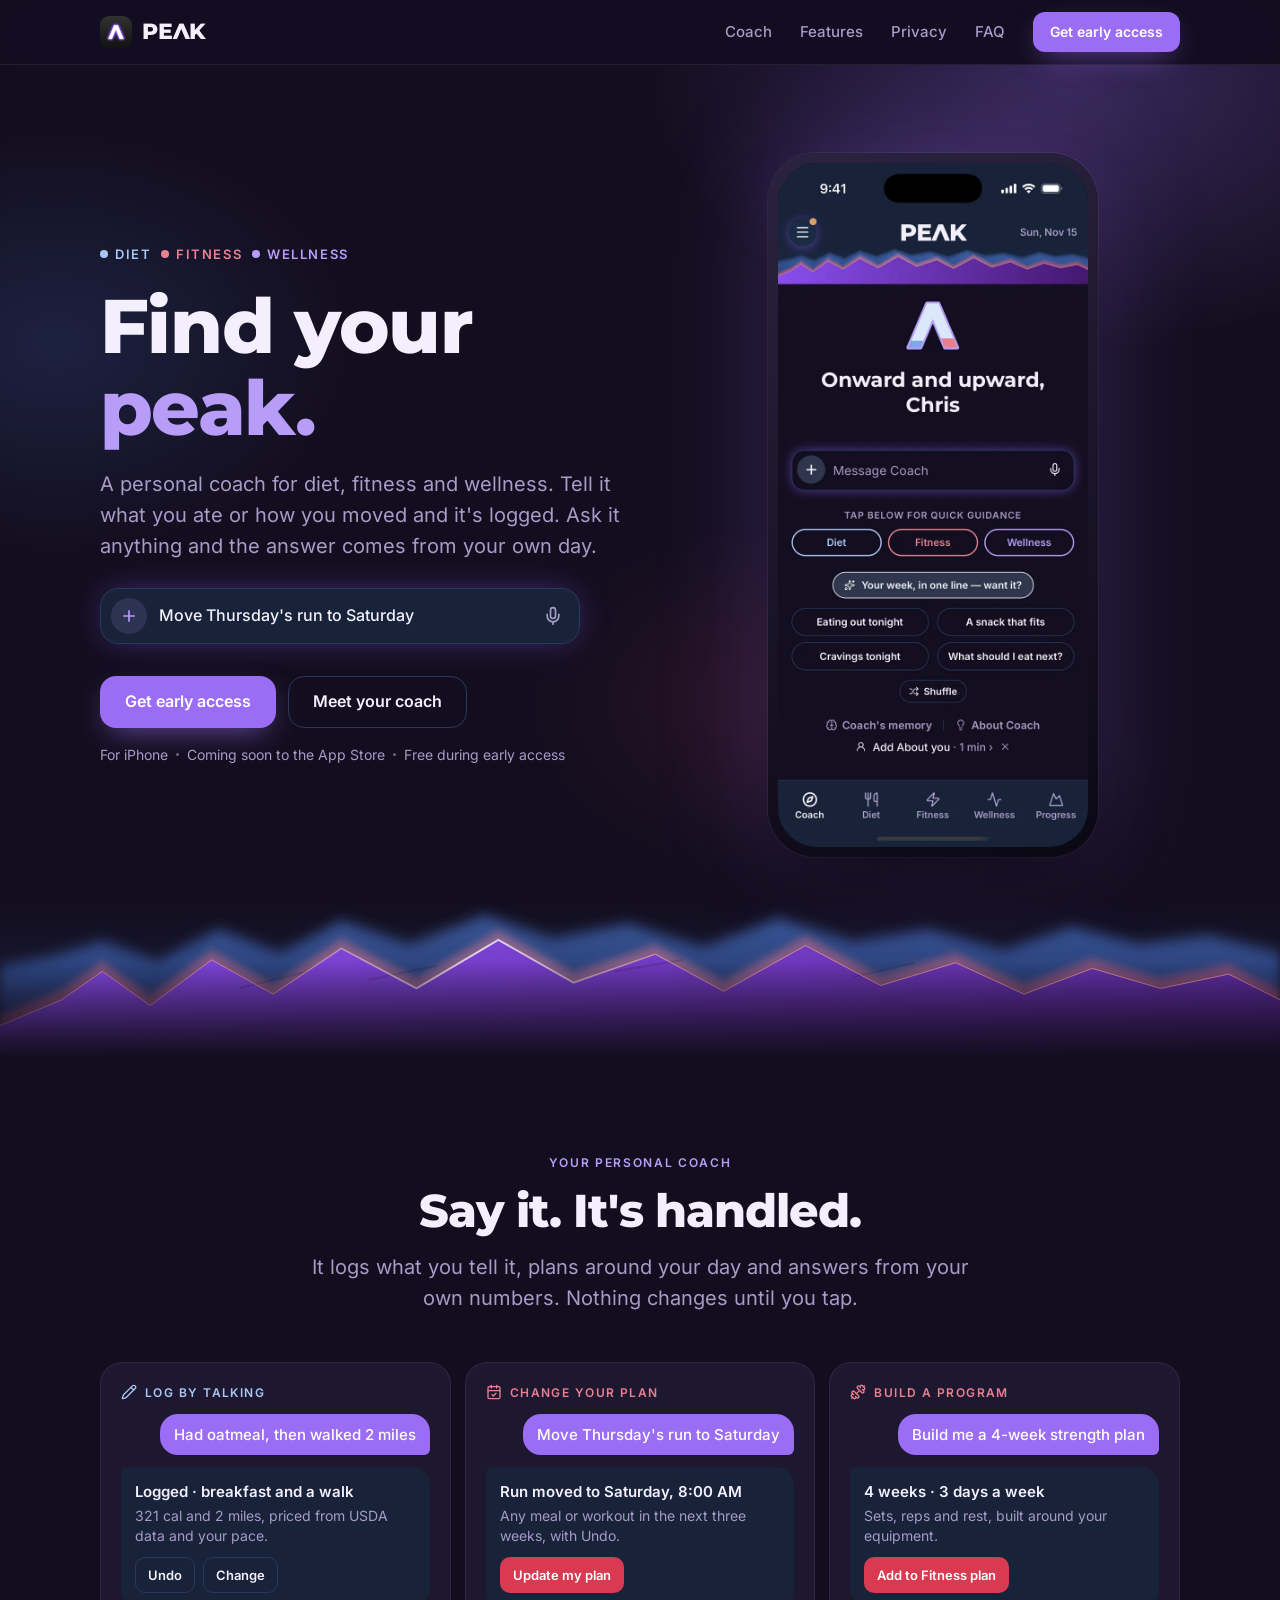
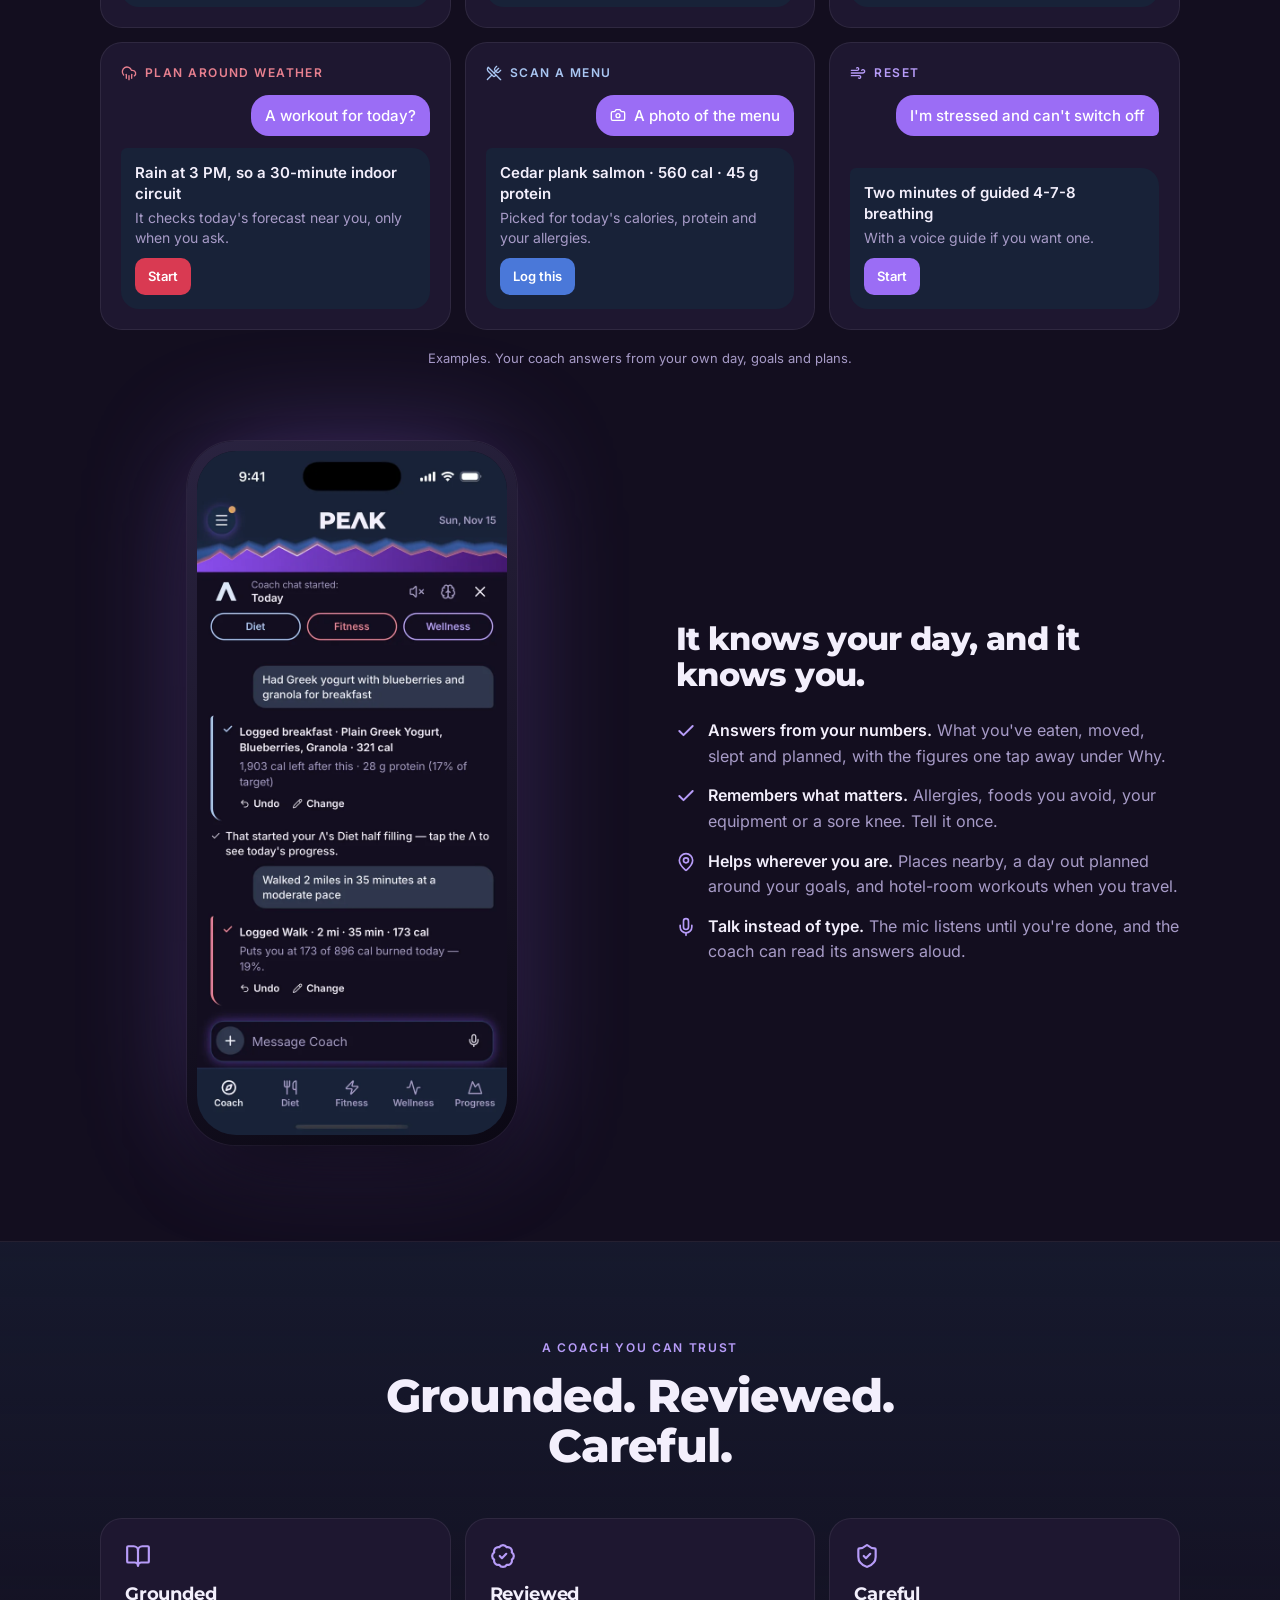
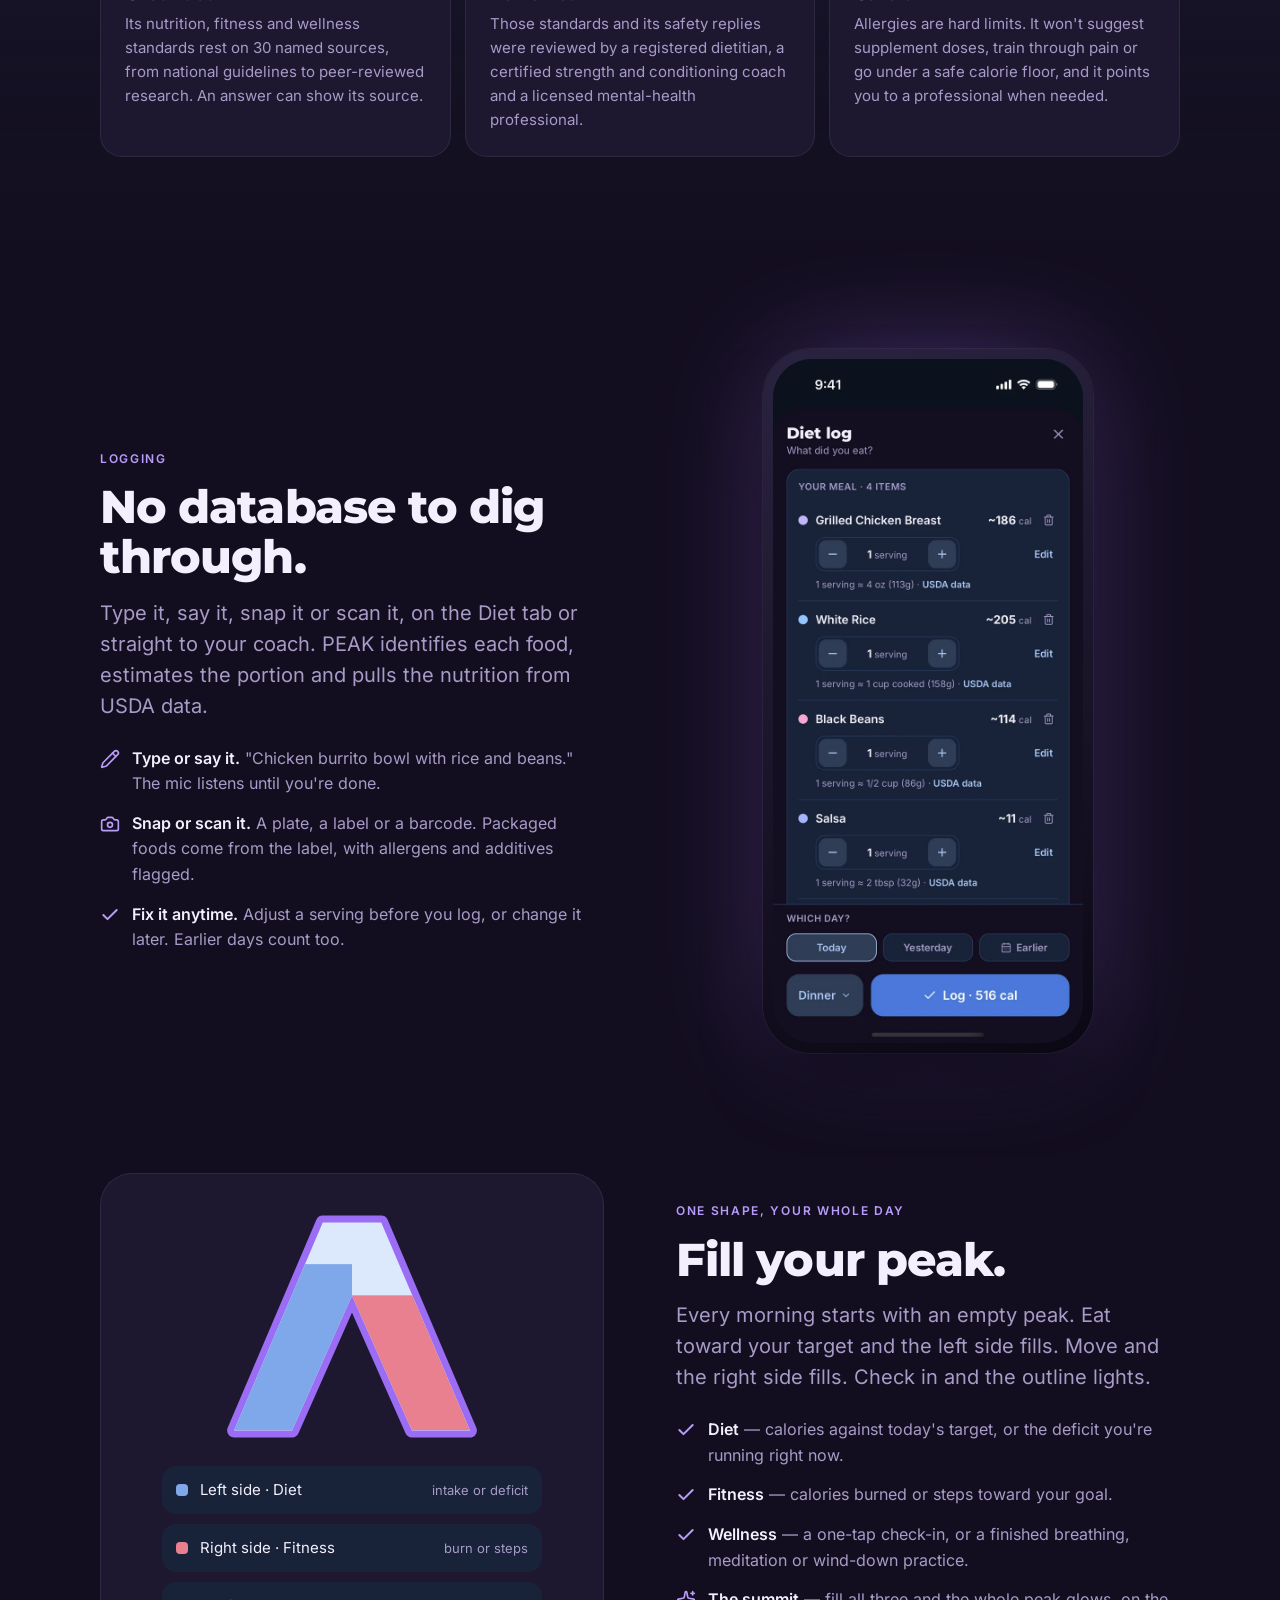
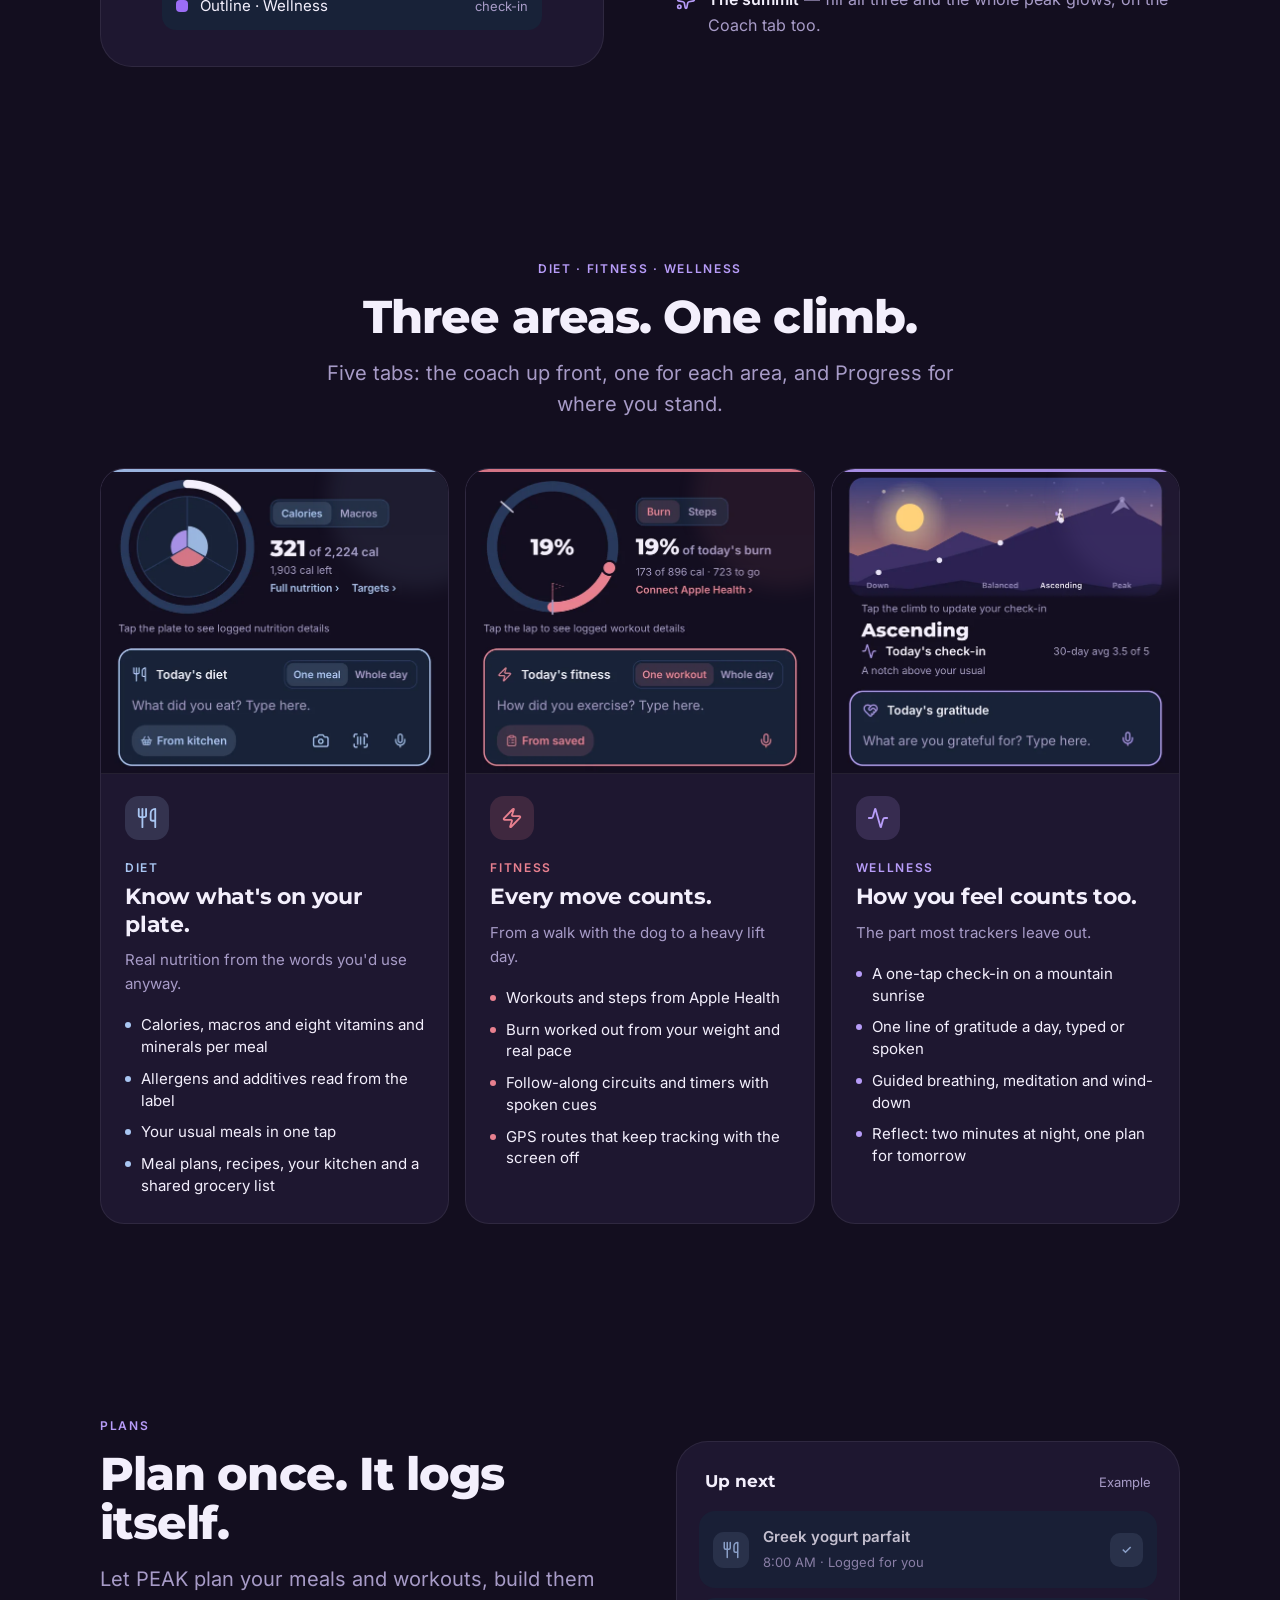
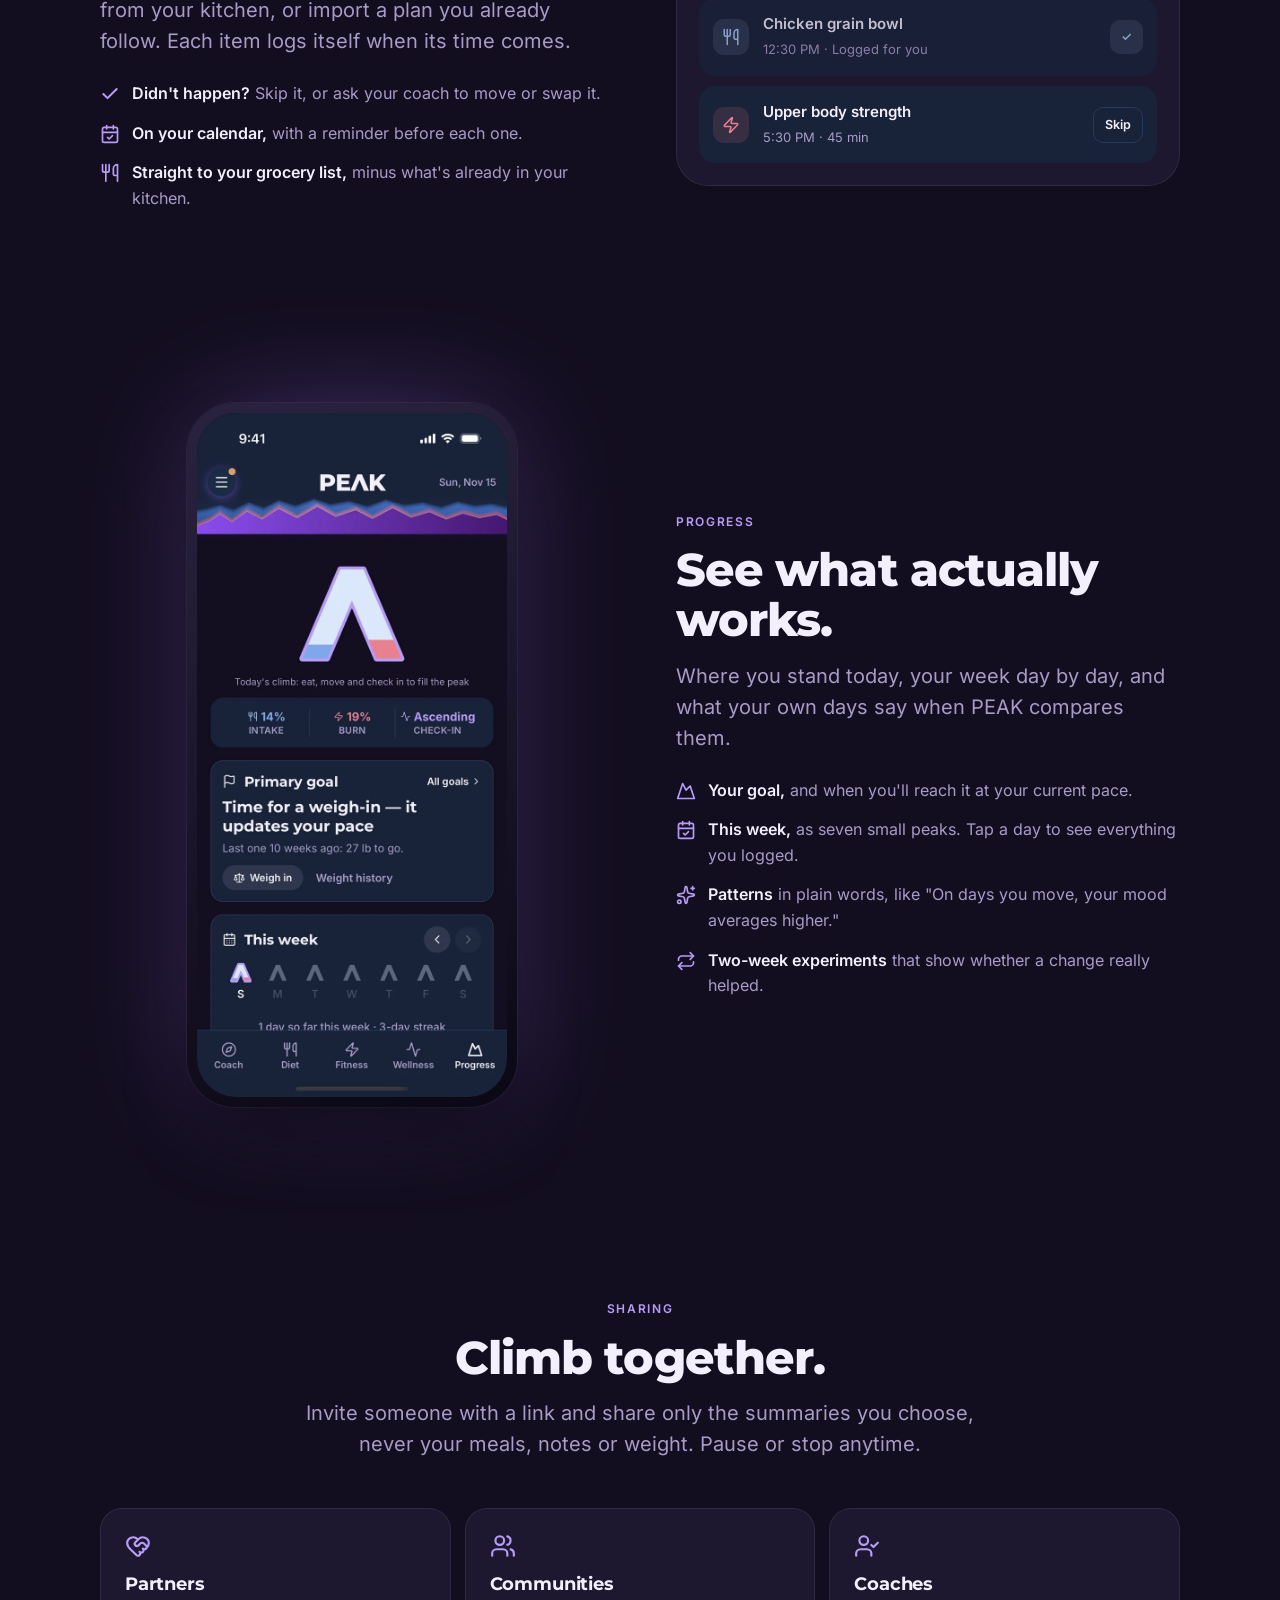
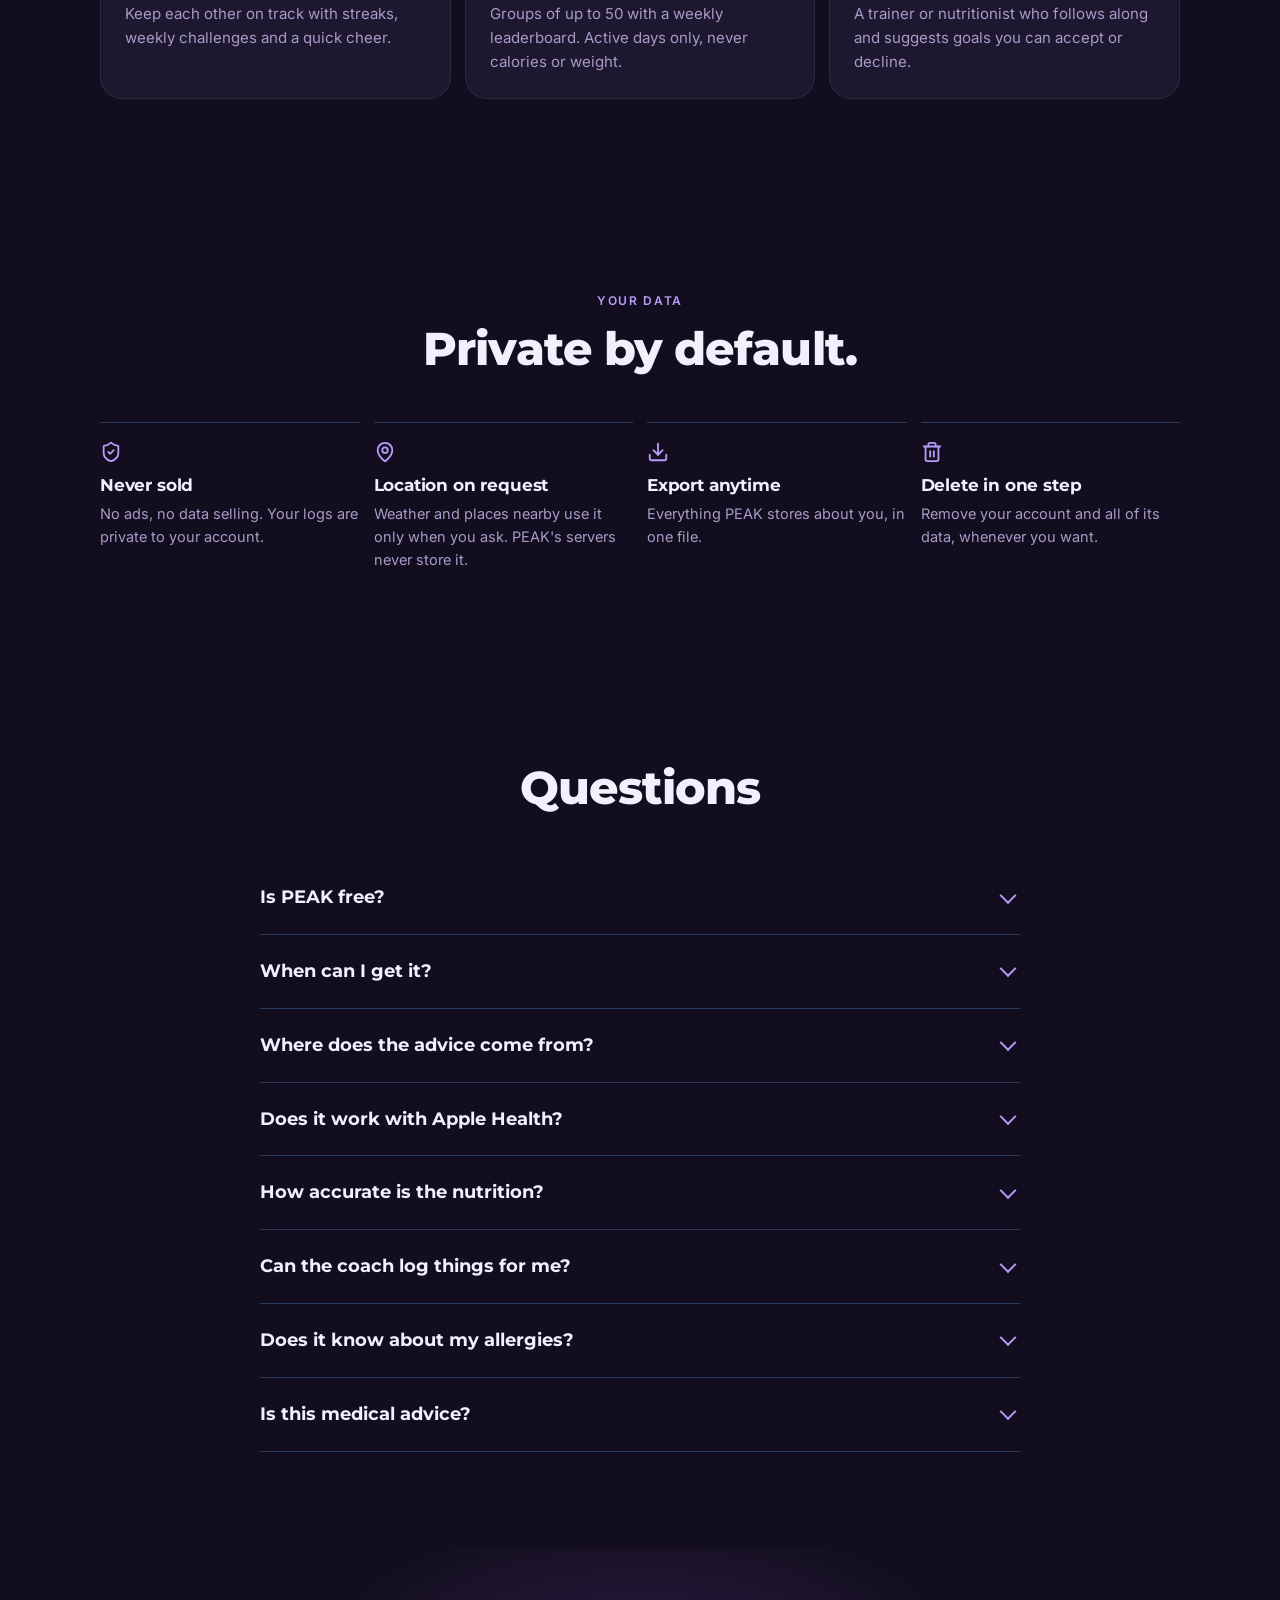
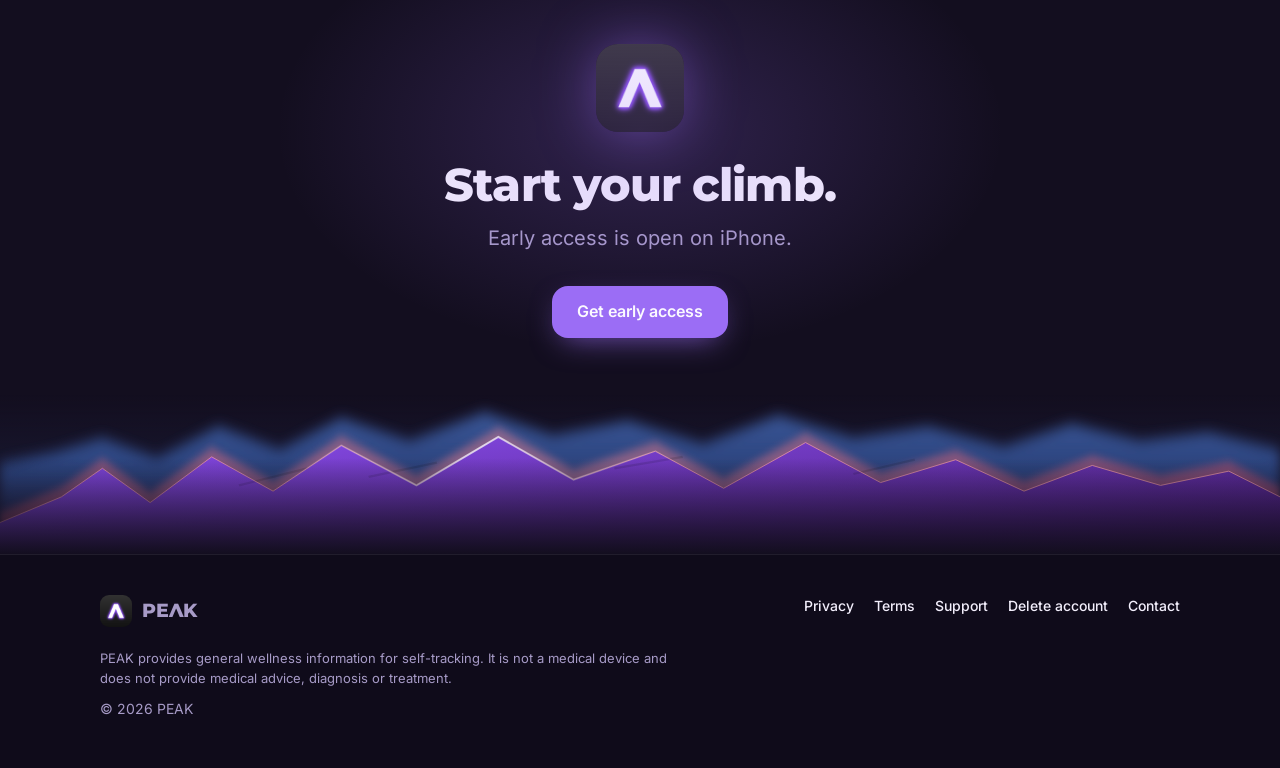
==== commit f16d406b: "Middle-length copy; Λ split centered" ====
--- a/index.html
+++ b/index.html
@@ -127,7 +127,7 @@
         <span style="color:var(--wellness)"><i style="background:var(--wellness)"></i>Wellness</span>
       </div>
       <h1>Find your <span class="lam">peak.</span></h1>
-      <p class="lede">A personal coach for diet, fitness and wellness. Tell it what you did. Ask it what's next.</p>
+      <p class="lede">A personal coach for diet, fitness and wellness. Tell it what you ate or how you moved and it's logged. Ask it anything and the answer comes from your own day.</p>
       <div class="ask-box" aria-hidden="true">
         <span class="plus"><svg><use href="#i-plus"/></svg></span>
         <span class="ask-text" id="askText">Had oatmeal and coffee for breakfast</span>
@@ -137,7 +137,7 @@
         <a class="btn btn-primary" href="mailto:jasonbgabler@gmail.com?subject=PEAK%20early%20access&amp;body=I'd%20like%20early%20access%20to%20PEAK%20on%20iPhone.">Get early access</a>
         <a class="btn btn-ghost" href="#coach">Meet your coach</a>
       </div>
-      <p class="cta-note"><span>iPhone</span><span class="dot"></span><span>Free during early access</span></p>
+      <p class="cta-note"><span>For iPhone</span><span class="dot"></span><span>Coming soon to the App Store</span><span class="dot"></span><span>Free during early access</span></p>
     </div>
     <div class="reveal">
       <div class="phone"><picture><source type="image/webp" srcset="assets/shots/coach-home-700.webp 700w, assets/shots/coach-home-1206.webp 1206w" sizes="(max-width: 420px) 80vw, 310px"><img class="screen-img" src="assets/shots/coach-home-700.jpg" srcset="assets/shots/coach-home-700.jpg 700w, assets/shots/coach-home-1206.jpg 1206w" sizes="(max-width: 420px) 80vw, 310px" width="1206" height="2622" fetchpriority="high" decoding="async" alt="PEAK's Coach tab: today's Λ, a greeting, the Message Coach box and quick guidance for Diet, Fitness and Wellness."></picture></div>
@@ -158,35 +158,50 @@
       <article class="ask diet reveal">
         <p class="ask-tag"><svg><use href="#i-pencil"/></svg>Log by talking</p>
         <p class="say">Had oatmeal, then walked 2 miles</p>
-        <div class="got"><b>Logged · breakfast and a walk</b><div class="acts"><i>Undo</i><i>Change</i></div></div>
+        <div class="got"><b>Logged · breakfast and a walk</b><span>321 cal and 2 miles, priced from USDA data and your pace.</span><div class="acts"><i>Undo</i><i>Change</i></div></div>
       </article>
       <article class="ask fitness reveal">
         <p class="ask-tag"><svg><use href="#i-calendar"/></svg>Change your plan</p>
         <p class="say">Move Thursday's run to Saturday</p>
-        <div class="got"><b>Run moved to Saturday, 8:00 AM</b><div class="acts"><i class="fill">Update my plan</i></div></div>
+        <div class="got"><b>Run moved to Saturday, 8:00 AM</b><span>Any meal or workout in the next three weeks, with Undo.</span><div class="acts"><i class="fill">Update my plan</i></div></div>
       </article>
       <article class="ask fitness reveal">
         <p class="ask-tag"><svg><use href="#i-dumbbell"/></svg>Build a program</p>
         <p class="say">Build me a 4-week strength plan</p>
-        <div class="got"><b>4 weeks · 3 days a week</b><div class="acts"><i class="fill">Add to Fitness plan</i></div></div>
+        <div class="got"><b>4 weeks · 3 days a week</b><span>Sets, reps and rest, built around your equipment.</span><div class="acts"><i class="fill">Add to Fitness plan</i></div></div>
       </article>
       <article class="ask fitness reveal">
         <p class="ask-tag"><svg><use href="#i-cloud"/></svg>Plan around weather</p>
         <p class="say">A workout for today?</p>
-        <div class="got"><b>Rain at 3 PM, so a 30-minute indoor circuit</b><div class="acts"><i class="fill">Start</i></div></div>
+        <div class="got"><b>Rain at 3 PM, so a 30-minute indoor circuit</b><span>It checks today's forecast near you, only when you ask.</span><div class="acts"><i class="fill">Start</i></div></div>
       </article>
       <article class="ask diet reveal">
         <p class="ask-tag"><svg><use href="#i-menu"/></svg>Scan a menu</p>
         <p class="say say-photo"><svg><use href="#i-camera"/></svg>A photo of the menu</p>
-        <div class="got"><b>Cedar plank salmon · 560 cal · 45 g protein</b><div class="acts"><i class="fill">Log this</i></div></div>
+        <div class="got"><b>Cedar plank salmon · 560 cal · 45 g protein</b><span>Picked for today's calories, protein and your allergies.</span><div class="acts"><i class="fill">Log this</i></div></div>
       </article>
       <article class="ask wellness reveal">
         <p class="ask-tag"><svg><use href="#i-wind"/></svg>Reset</p>
         <p class="say">I'm stressed and can't switch off</p>
-        <div class="got"><b>Two minutes of guided 4-7-8 breathing</b><div class="acts"><i class="fill">Start</i></div></div>
-      </article>
-    </div>
-    <p class="asks-note">Examples</p>
+        <div class="got"><b>Two minutes of guided 4-7-8 breathing</b><span>With a voice guide if you want one.</span><div class="acts"><i class="fill">Start</i></div></div>
+      </article>
+    </div>
+    <p class="asks-note">Examples. Your coach answers from your own day, goals and plans.</p>
+
+    <div class="split flip" style="margin-top:72px">
+      <div class="reveal">
+        <h3 class="h3-lg">It knows your day, and it knows you.</h3>
+        <ul class="points">
+          <li><svg><use href="#i-check"/></svg><span><b>Answers from your numbers.</b> What you've eaten, moved, slept and planned, with the figures one tap away under Why.</span></li>
+          <li><svg><use href="#i-check"/></svg><span><b>Remembers what matters.</b> Allergies, foods you avoid, your equipment or a sore knee. Tell it once.</span></li>
+          <li><svg><use href="#i-pin"/></svg><span><b>Helps wherever you are.</b> Places nearby, a day out planned around your goals, and hotel-room workouts when you travel.</span></li>
+          <li><svg><use href="#i-mic"/></svg><span><b>Talk instead of type.</b> The mic listens until you're done, and the coach can read its answers aloud.</span></li>
+        </ul>
+      </div>
+      <div class="reveal">
+        <div class="phone"><picture><source type="image/webp" srcset="assets/shots/coach-700.webp 700w, assets/shots/coach-1206.webp 1206w" sizes="(max-width: 420px) 80vw, 310px"><img class="screen-img" src="assets/shots/coach-700.jpg" srcset="assets/shots/coach-700.jpg 700w, assets/shots/coach-1206.jpg 1206w" sizes="(max-width: 420px) 80vw, 310px" width="1206" height="2622" loading="lazy" decoding="async" alt="Your personal coach logging a breakfast and a two-mile walk from a sentence each, with Undo and Change under each entry."></picture></div>
+      </div>
+    </div>
   </div>
 </section>
 
@@ -198,9 +213,9 @@
       <h2>Grounded. Reviewed. Careful.</h2>
     </div>
     <div class="connect-grid">
-      <div class="connect-card reveal"><svg><use href="#i-book"/></svg><h3>Grounded</h3><p>Built on 30 named sources, from national guidelines to peer-reviewed research.</p></div>
-      <div class="connect-card reveal"><svg><use href="#i-badge"/></svg><h3>Reviewed</h3><p>Checked by a registered dietitian, a strength coach and a licensed mental-health professional.</p></div>
-      <div class="connect-card reveal"><svg><use href="#i-shield"/></svg><h3>Careful</h3><p>Respects your allergies and limits, and knows when to point you to a professional.</p></div>
+      <div class="connect-card reveal"><svg><use href="#i-book"/></svg><h3>Grounded</h3><p>Its nutrition, fitness and wellness standards rest on 30 named sources, from national guidelines to peer-reviewed research. An answer can show its source.</p></div>
+      <div class="connect-card reveal"><svg><use href="#i-badge"/></svg><h3>Reviewed</h3><p>Those standards and its safety replies were reviewed by a registered dietitian, a certified strength and conditioning coach and a licensed mental-health professional.</p></div>
+      <div class="connect-card reveal"><svg><use href="#i-shield"/></svg><h3>Careful</h3><p>Allergies are hard limits. It won't suggest supplement doses, train through pain or go under a safe calorie floor, and it points you to a professional when needed.</p></div>
     </div>
   </div>
 </section>
@@ -211,11 +226,11 @@
     <div class="reveal">
       <p class="eyebrow">Logging</p>
       <h2>No database to dig through.</h2>
-      <p class="lede" style="margin-top:16px">Type it, say it, snap it or scan it. PEAK finds the nutrition, from USDA data and the label itself.</p>
+      <p class="lede" style="margin-top:16px">Type it, say it, snap it or scan it, on the Diet tab or straight to your coach. PEAK identifies each food, estimates the portion and pulls the nutrition from USDA data.</p>
       <ul class="points">
-        <li><svg><use href="#i-pencil"/></svg><span><b>Type or say it.</b> "Chicken burrito bowl with rice and beans."</span></li>
-        <li><svg><use href="#i-camera"/></svg><span><b>Snap or scan it.</b> A plate, a label or a barcode.</span></li>
-        <li><svg><use href="#i-check"/></svg><span><b>Fix it anytime.</b> Every entry has Undo and Change.</span></li>
+        <li><svg><use href="#i-pencil"/></svg><span><b>Type or say it.</b> "Chicken burrito bowl with rice and beans." The mic listens until you're done.</span></li>
+        <li><svg><use href="#i-camera"/></svg><span><b>Snap or scan it.</b> A plate, a label or a barcode. Packaged foods come from the label, with allergens and additives flagged.</span></li>
+        <li><svg><use href="#i-check"/></svg><span><b>Fix it anytime.</b> Adjust a serving before you log, or change it later. Earlier days count too.</span></li>
       </ul>
     </div>
     <div class="reveal">
@@ -230,26 +245,33 @@
     <div class="reveal">
       <p class="eyebrow">One shape, your whole day</p>
       <h2>Fill your peak.</h2>
-      <p class="lede" style="margin-top:16px">Eat toward your target and the left side fills. Move and the right side fills. Check in and the outline lights. Do all three and the peak glows.</p>
+      <p class="lede" style="margin-top:16px">Every morning starts with an empty peak. Eat toward your target and the left side fills. Move and the right side fills. Check in and the outline lights.</p>
+      <ul class="points">
+        <li><svg><use href="#i-check"/></svg><span><b>Diet</b> — calories against today's target, or the deficit you're running right now.</span></li>
+        <li><svg><use href="#i-check"/></svg><span><b>Fitness</b> — calories burned or steps toward your goal.</span></li>
+        <li><svg><use href="#i-check"/></svg><span><b>Wellness</b> — a one-tap check-in, or a finished breathing, meditation or wind-down practice.</span></li>
+        <li><svg><use href="#i-sparkles"/></svg><span><b>The summit</b> — fill all three and the whole peak glows, on the Coach tab too.</span></li>
+      </ul>
     </div>
     <div class="glyph-panel reveal" aria-hidden="true">
+      <!-- The Λ is drawn symmetric about x=512 (where the halves split), like the app since 11/12: the font's own Λ has its inner notch 5 units left of center, which put the split off the notch. -->
       <svg class="big lam-anim" viewBox="232 262 560 500">
         <defs>
           <clipPath id="bL"><rect x="0" y="0" width="512" height="1024"/></clipPath>
           <clipPath id="bR"><rect x="512" y="0" width="512" height="1024"/></clipPath>
-          <clipPath id="bG"><polygon points="258,737 449,289 575,289 766,737 628,737 507,446 383,737"/></clipPath>
+          <clipPath id="bG"><polygon points="258,737 449,289 575,289 766,737 641,737 512,446 383,737"/></clipPath>
         </defs>
-        <polygon points="258,737 449,289 575,289 766,737 628,737 507,446 383,737" fill="none" stroke="#9B6DF5" stroke-width="30" stroke-linejoin="round"/>
-        <polygon points="258,737 449,289 575,289 766,737 628,737 507,446 383,737" fill="#DCE8FB"/>
+        <polygon points="258,737 449,289 575,289 766,737 641,737 512,446 383,737" fill="none" stroke="#9B6DF5" stroke-width="30" stroke-linejoin="round"/>
+        <polygon points="258,737 449,289 575,289 766,737 641,737 512,446 383,737" fill="#DCE8FB"/>
         <g clip-path="url(#bG)">
           <g clip-path="url(#bL)"><rect class="leg-fill" style="--p:.8" x="240" y="289" width="560" height="448" fill="#7FA8EA"/></g>
           <g clip-path="url(#bR)"><rect class="leg-fill" style="--p:.65" x="240" y="289" width="560" height="448" fill="#E8808F"/></g>
         </g>
       </svg>
       <div class="legend">
-        <div><i style="background:#7FA8EA"></i>Diet<span>left side</span></div>
-        <div><i style="background:#E8808F"></i>Fitness<span>right side</span></div>
-        <div><i style="background:#9B6DF5"></i>Wellness<span>outline</span></div>
+        <div><i style="background:#7FA8EA"></i>Left side · Diet<span>intake or deficit</span></div>
+        <div><i style="background:#E8808F"></i>Right side · Fitness<span>burn or steps</span></div>
+        <div><i style="background:#9B6DF5"></i>Outline · Wellness<span>check-in</span></div>
       </div>
     </div>
   </div>
@@ -261,6 +283,7 @@
     <div class="section-head center reveal">
       <p class="eyebrow">Diet · Fitness · Wellness</p>
       <h2>Three areas. One climb.</h2>
+      <p class="lede" style="margin-top:16px">Five tabs: the coach up front, one for each area, and Progress for where you stand.</p>
     </div>
     <div class="pillars">
       <article class="pillar diet reveal">
@@ -268,21 +291,24 @@
         <div class="icon"><svg><use href="#i-utensils"/></svg></div>
         <p class="tag">Diet</p>
         <h3>Know what's on your plate.</h3>
-        <ul><li>Calories, macros and key vitamins</li><li>Allergens and additives from the label</li><li>Meal plans, recipes and a grocery list</li></ul>
+        <p>Real nutrition from the words you'd use anyway.</p>
+        <ul><li>Calories, macros and eight vitamins and minerals per meal</li><li>Allergens and additives read from the label</li><li>Your usual meals in one tap</li><li>Meal plans, recipes, your kitchen and a shared grocery list</li></ul>
       </article>
       <article class="pillar fitness reveal">
         <div class="pillar-shot"><picture><source type="image/webp" srcset="assets/shots/fitness-700.webp 700w, assets/shots/fitness-1206.webp 1206w" sizes="(max-width: 900px) calc(100vw - 40px), 360px"><img src="assets/shots/fitness-700.jpg" srcset="assets/shots/fitness-700.jpg 700w, assets/shots/fitness-1206.jpg 1206w" sizes="(max-width: 900px) calc(100vw - 40px), 360px" width="1206" height="1060" loading="lazy" decoding="async" alt="PEAK's Fitness tab: a lap at 19% of today's burn and the log box."></picture></div>
         <div class="icon"><svg><use href="#i-zap"/></svg></div>
         <p class="tag">Fitness</p>
         <h3>Every move counts.</h3>
-        <ul><li>Workouts and steps from Apple Health</li><li>Circuits, routes and timers with spoken cues</li><li>Programs built around your equipment</li></ul>
+        <p>From a walk with the dog to a heavy lift day.</p>
+        <ul><li>Workouts and steps from Apple Health</li><li>Burn worked out from your weight and real pace</li><li>Follow-along circuits and timers with spoken cues</li><li>GPS routes that keep tracking with the screen off</li></ul>
       </article>
       <article class="pillar wellness reveal">
         <div class="pillar-shot"><picture><source type="image/webp" srcset="assets/shots/wellness-700.webp 700w, assets/shots/wellness-1206.webp 1206w" sizes="(max-width: 900px) calc(100vw - 40px), 360px"><img src="assets/shots/wellness-700.jpg" srcset="assets/shots/wellness-700.jpg 700w, assets/shots/wellness-1206.jpg 1206w" sizes="(max-width: 900px) calc(100vw - 40px), 360px" width="1206" height="1060" loading="lazy" decoding="async" alt="PEAK's Wellness tab: a mountain sunrise check-in at Ascending and the gratitude box."></picture></div>
         <div class="icon"><svg><use href="#i-activity"/></svg></div>
         <p class="tag">Wellness</p>
         <h3>How you feel counts too.</h3>
-        <ul><li>A one-tap daily check-in</li><li>Gratitude, typed or spoken</li><li>Guided breathing, meditation and wind-down</li></ul>
+        <p>The part most trackers leave out.</p>
+        <ul><li>A one-tap check-in on a mountain sunrise</li><li>One line of gratitude a day, typed or spoken</li><li>Guided breathing, meditation and wind-down</li><li>Reflect: two minutes at night, one plan for tomorrow</li></ul>
       </article>
     </div>
   </div>
@@ -294,7 +320,12 @@
     <div class="reveal">
       <p class="eyebrow">Plans</p>
       <h2>Plan once. It logs itself.</h2>
-      <p class="lede" style="margin-top:16px">Let PEAK plan your meals and workouts, or bring your own. Each one logs itself when its time comes. Skip anything that didn't happen.</p>
+      <p class="lede" style="margin-top:16px">Let PEAK plan your meals and workouts, build them from your kitchen, or import a plan you already follow. Each item logs itself when its time comes.</p>
+      <ul class="points">
+        <li><svg><use href="#i-check"/></svg><span><b>Didn't happen?</b> Skip it, or ask your coach to move or swap it.</span></li>
+        <li><svg><use href="#i-calendar"/></svg><span><b>On your calendar,</b> with a reminder before each one.</span></li>
+        <li><svg><use href="#i-utensils"/></svg><span><b>Straight to your grocery list,</b> minus what's already in your kitchen.</span></li>
+      </ul>
     </div>
     <div class="plan reveal" aria-label="An example day from a plan">
       <div class="head"><b>Up next</b><span>Example</span></div>
@@ -311,10 +342,11 @@
     <div class="reveal">
       <p class="eyebrow">Progress</p>
       <h2>See what actually works.</h2>
-      <p class="lede" style="margin-top:16px">PEAK compares your days and tells you what moves you, in plain words.</p>
+      <p class="lede" style="margin-top:16px">Where you stand today, your week day by day, and what your own days say when PEAK compares them.</p>
       <ul class="points">
-        <li><svg><use href="#i-mountain"/></svg><span><b>Your goal,</b> and when you'll reach it at your pace.</span></li>
-        <li><svg><use href="#i-sparkles"/></svg><span><b>Your patterns,</b> drawn only from your logs.</span></li>
+        <li><svg><use href="#i-mountain"/></svg><span><b>Your goal,</b> and when you'll reach it at your current pace.</span></li>
+        <li><svg><use href="#i-calendar"/></svg><span><b>This week,</b> as seven small peaks. Tap a day to see everything you logged.</span></li>
+        <li><svg><use href="#i-sparkles"/></svg><span><b>Patterns</b> in plain words, like "On days you move, your mood averages higher."</span></li>
         <li><svg><use href="#i-repeat"/></svg><span><b>Two-week experiments</b> that show whether a change really helped.</span></li>
       </ul>
     </div>
@@ -330,12 +362,12 @@
     <div class="section-head center reveal">
       <p class="eyebrow">Sharing</p>
       <h2>Climb together.</h2>
-      <p class="lede" style="margin-top:16px">Share only the summaries you choose. Never your meals, notes or weight.</p>
+      <p class="lede" style="margin-top:16px">Invite someone with a link and share only the summaries you choose, never your meals, notes or weight. Pause or stop anytime.</p>
     </div>
     <div class="connect-grid">
-      <div class="connect-card reveal"><svg><use href="#i-heart"/></svg><h3>Partners</h3><p>Streaks, challenges and a quick cheer.</p></div>
-      <div class="connect-card reveal"><svg><use href="#i-users"/></svg><h3>Communities</h3><p>Groups of up to 50, with a weekly leaderboard.</p></div>
-      <div class="connect-card reveal"><svg><use href="#i-user-check"/></svg><h3>Coaches</h3><p>A trainer or nutritionist who follows along.</p></div>
+      <div class="connect-card reveal"><svg><use href="#i-heart"/></svg><h3>Partners</h3><p>Keep each other on track with streaks, weekly challenges and a quick cheer.</p></div>
+      <div class="connect-card reveal"><svg><use href="#i-users"/></svg><h3>Communities</h3><p>Groups of up to 50 with a weekly leaderboard. Active days only, never calories or weight.</p></div>
+      <div class="connect-card reveal"><svg><use href="#i-user-check"/></svg><h3>Coaches</h3><p>A trainer or nutritionist who follows along and suggests goals you can accept or decline.</p></div>
     </div>
   </div>
 </section>
@@ -348,10 +380,10 @@
       <h2>Private by default.</h2>
     </div>
     <div class="trust reveal">
-      <div><svg><use href="#i-shield"/></svg><h3>Never sold</h3><p>No ads. No data selling.</p></div>
-      <div><svg><use href="#i-pin"/></svg><h3>Location on request</h3><p>Used only when you ask. Never stored.</p></div>
-      <div><svg><use href="#i-download"/></svg><h3>Export anytime</h3><p>Everything, in one file.</p></div>
-      <div><svg><use href="#i-trash"/></svg><h3>Delete in one step</h3><p>Your account and all its data.</p></div>
+      <div><svg><use href="#i-shield"/></svg><h3>Never sold</h3><p>No ads, no data selling. Your logs are private to your account.</p></div>
+      <div><svg><use href="#i-pin"/></svg><h3>Location on request</h3><p>Weather and places nearby use it only when you ask. PEAK's servers never store it.</p></div>
+      <div><svg><use href="#i-download"/></svg><h3>Export anytime</h3><p>Everything PEAK stores about you, in one file.</p></div>
+      <div><svg><use href="#i-trash"/></svg><h3>Delete in one step</h3><p>Remove your account and all of its data, whenever you want.</p></div>
     </div>
   </div>
 </section>
@@ -368,6 +400,8 @@
       <details><summary>Where does the advice come from?</summary><p>From your own logs and goals, held to standards built on 30 named sources and reviewed by a dietitian, a strength coach and a mental-health professional. Answers are written by AI, so treat them as general guidance.</p></details>
       <details><summary>Does it work with Apple Health?</summary><p>Yes. It reads workouts, steps, sleep and resting heart rate, and saves your mindful minutes. Optional, and you can disconnect anytime.</p></details>
       <details><summary>How accurate is the nutrition?</summary><p>Foods come from USDA data and, for packaged foods, the label itself. Adjust any portion before or after you log.</p></details>
+      <details><summary>Can the coach log things for me?</summary><p>Yes. Tell it what you ate or how you moved, today or an earlier day, and it's logged with Undo and Change. If it's unsure, it asks one question first.</p></details>
+      <details><summary>Does it know about my allergies?</summary><p>Tell it once and its suggestions, menu picks and meal plans leave those foods out. Scanned labels flag them too. Always check the package or ask the restaurant.</p></details>
       <details><summary>Is this medical advice?</summary><p>No. PEAK is a wellness tool, not a medical device. Talk with a qualified professional about medical questions.</p></details>
     </div>
   </div>
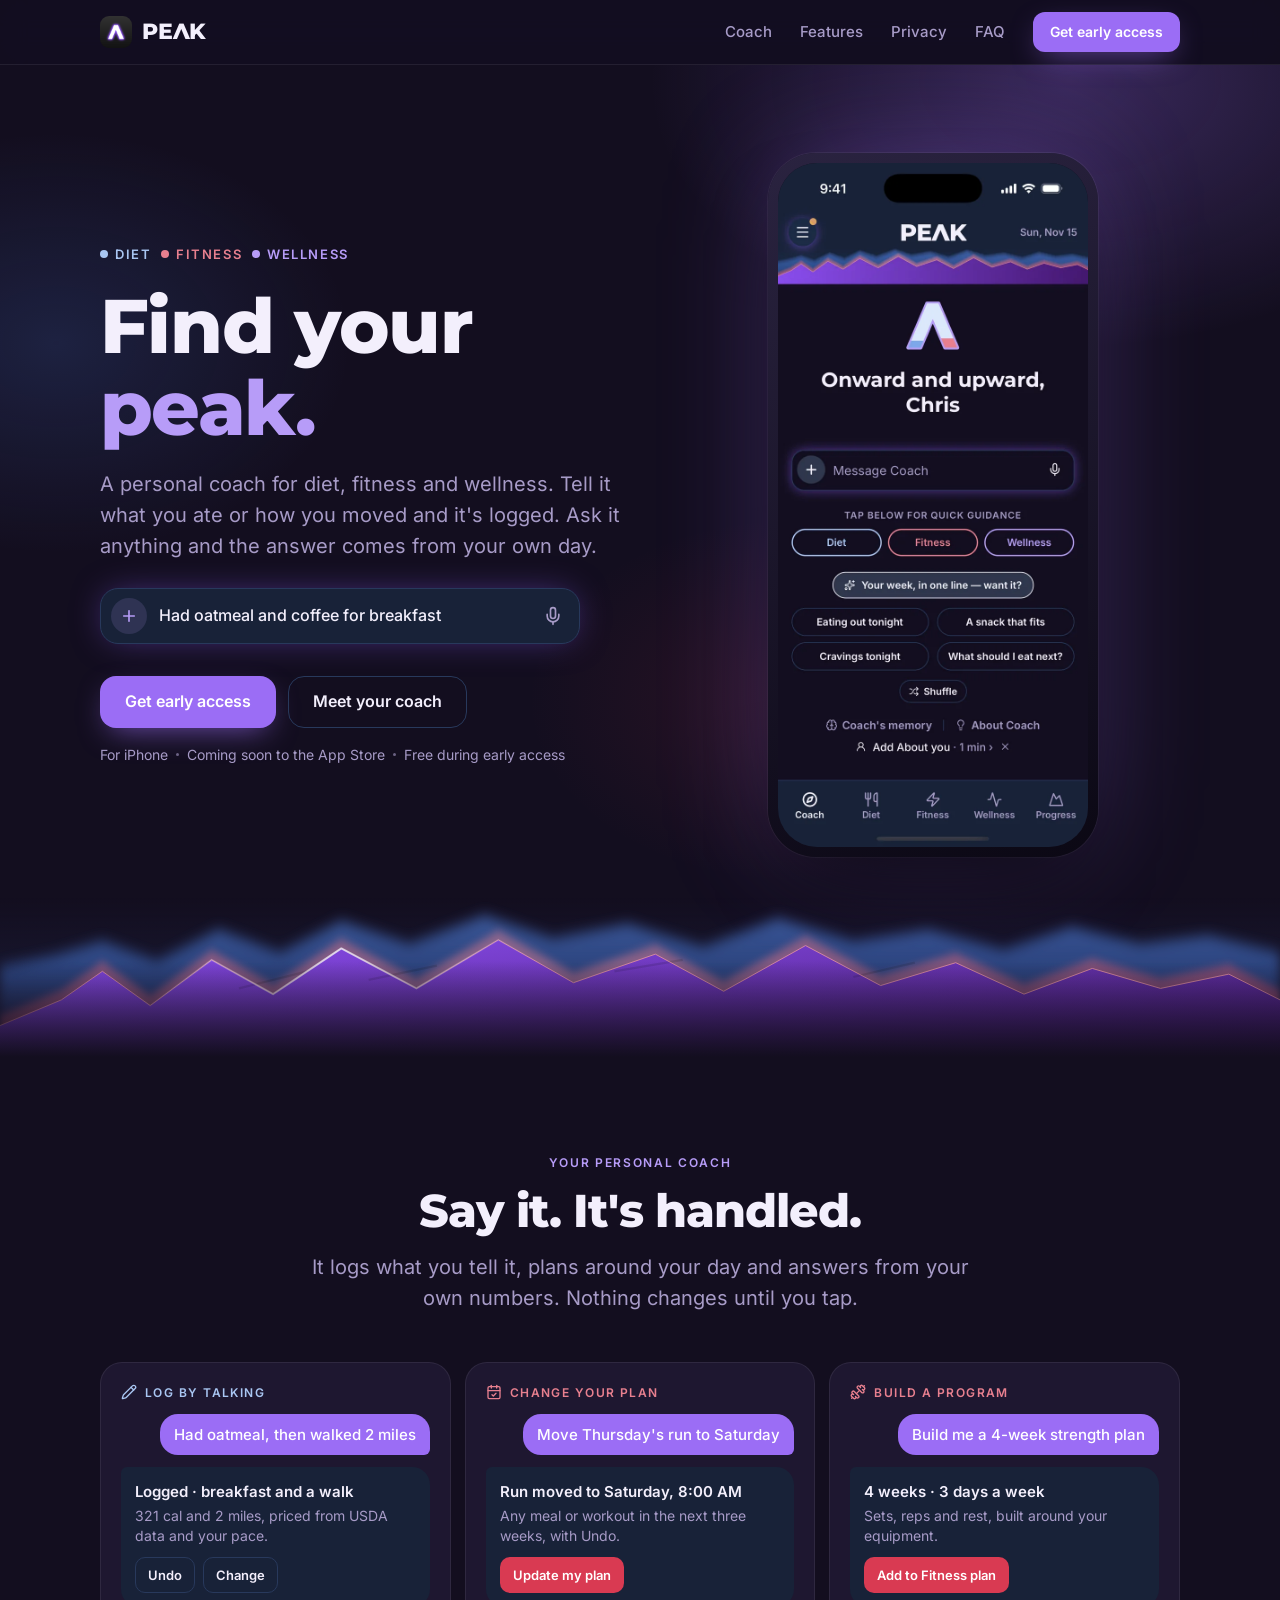
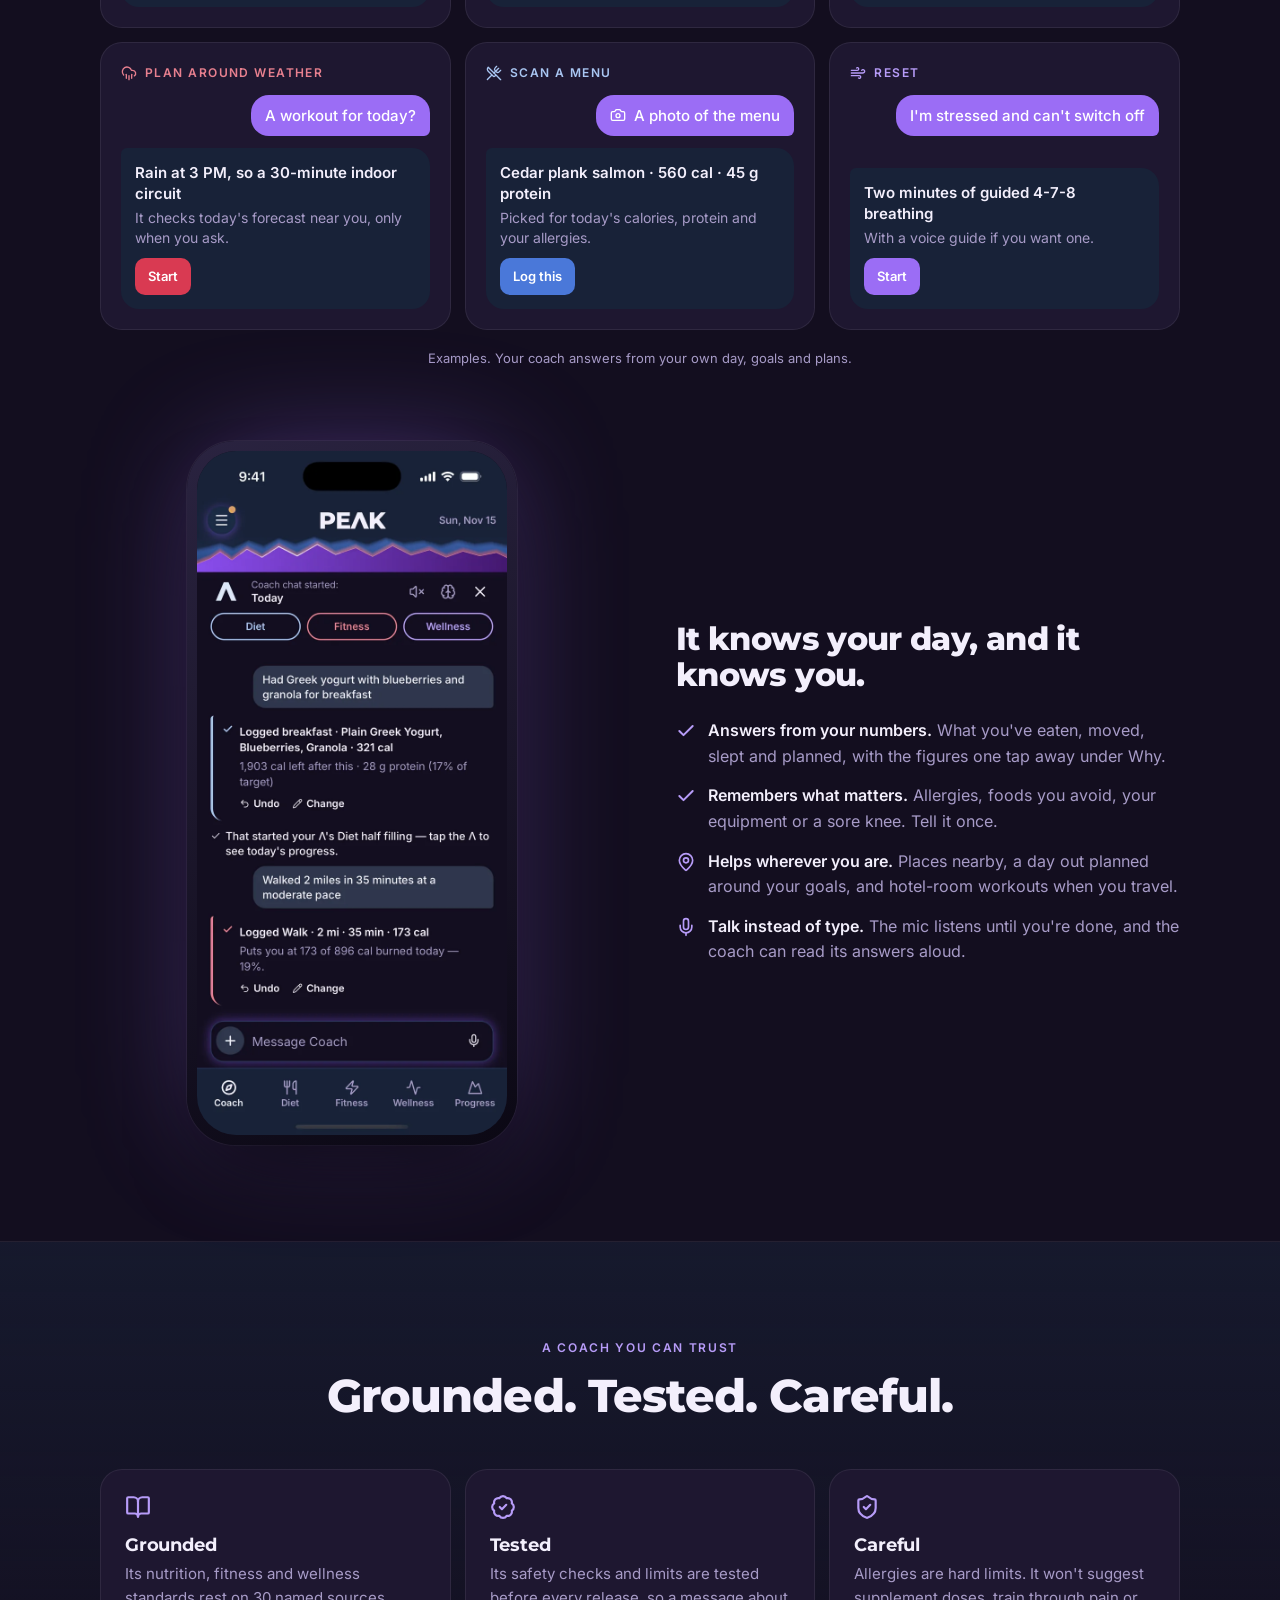
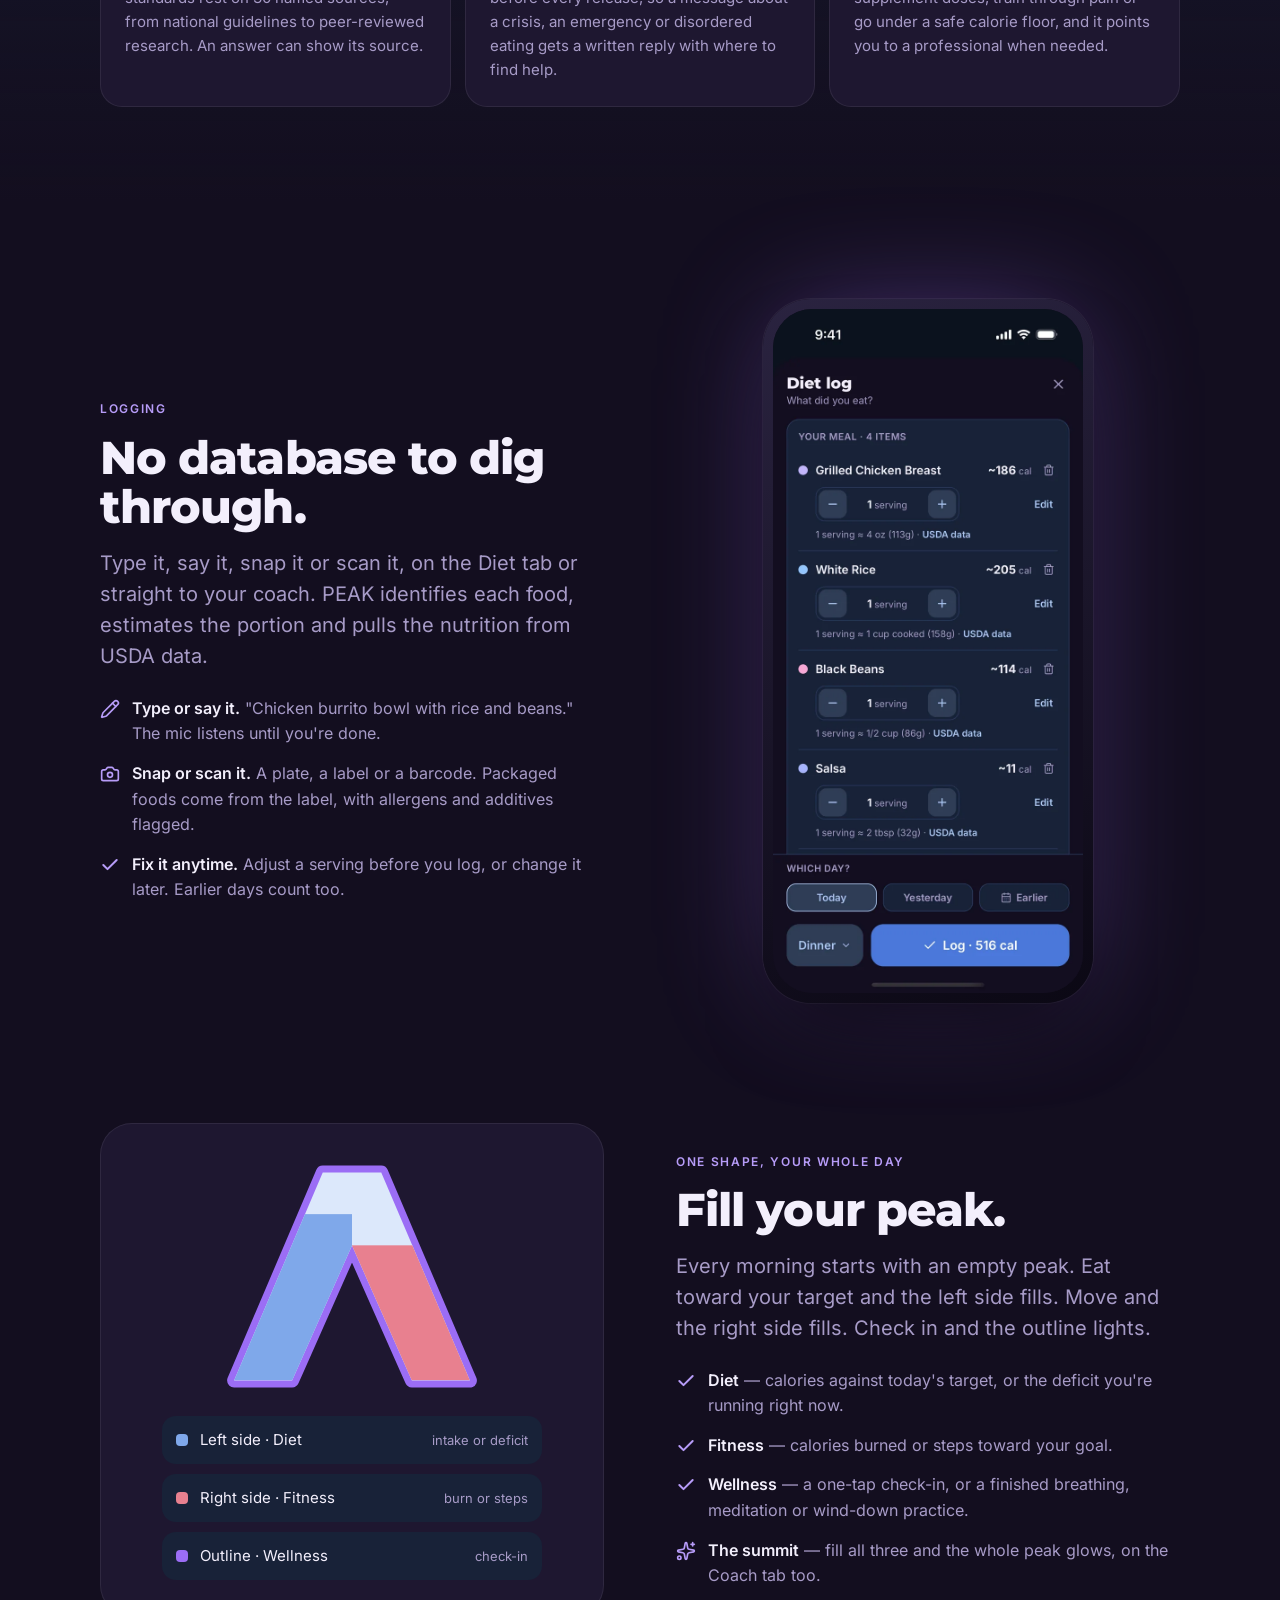
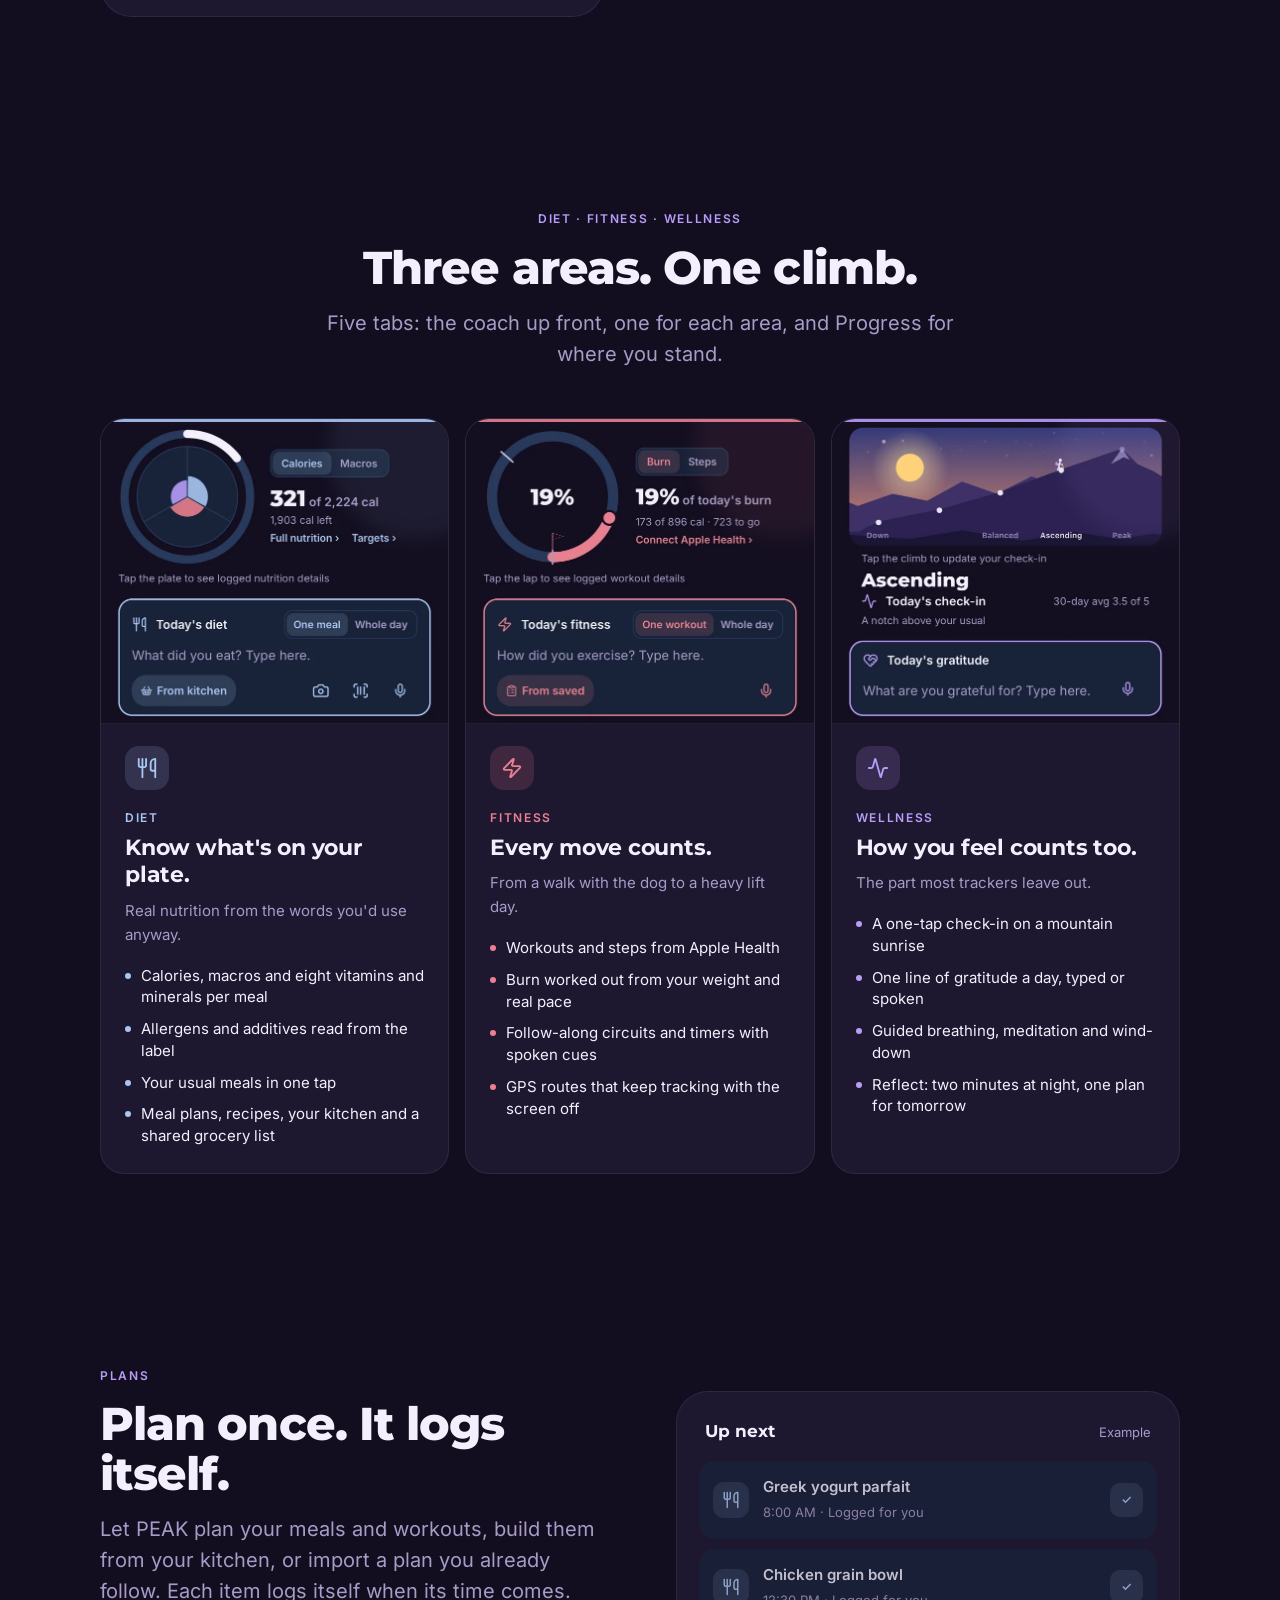
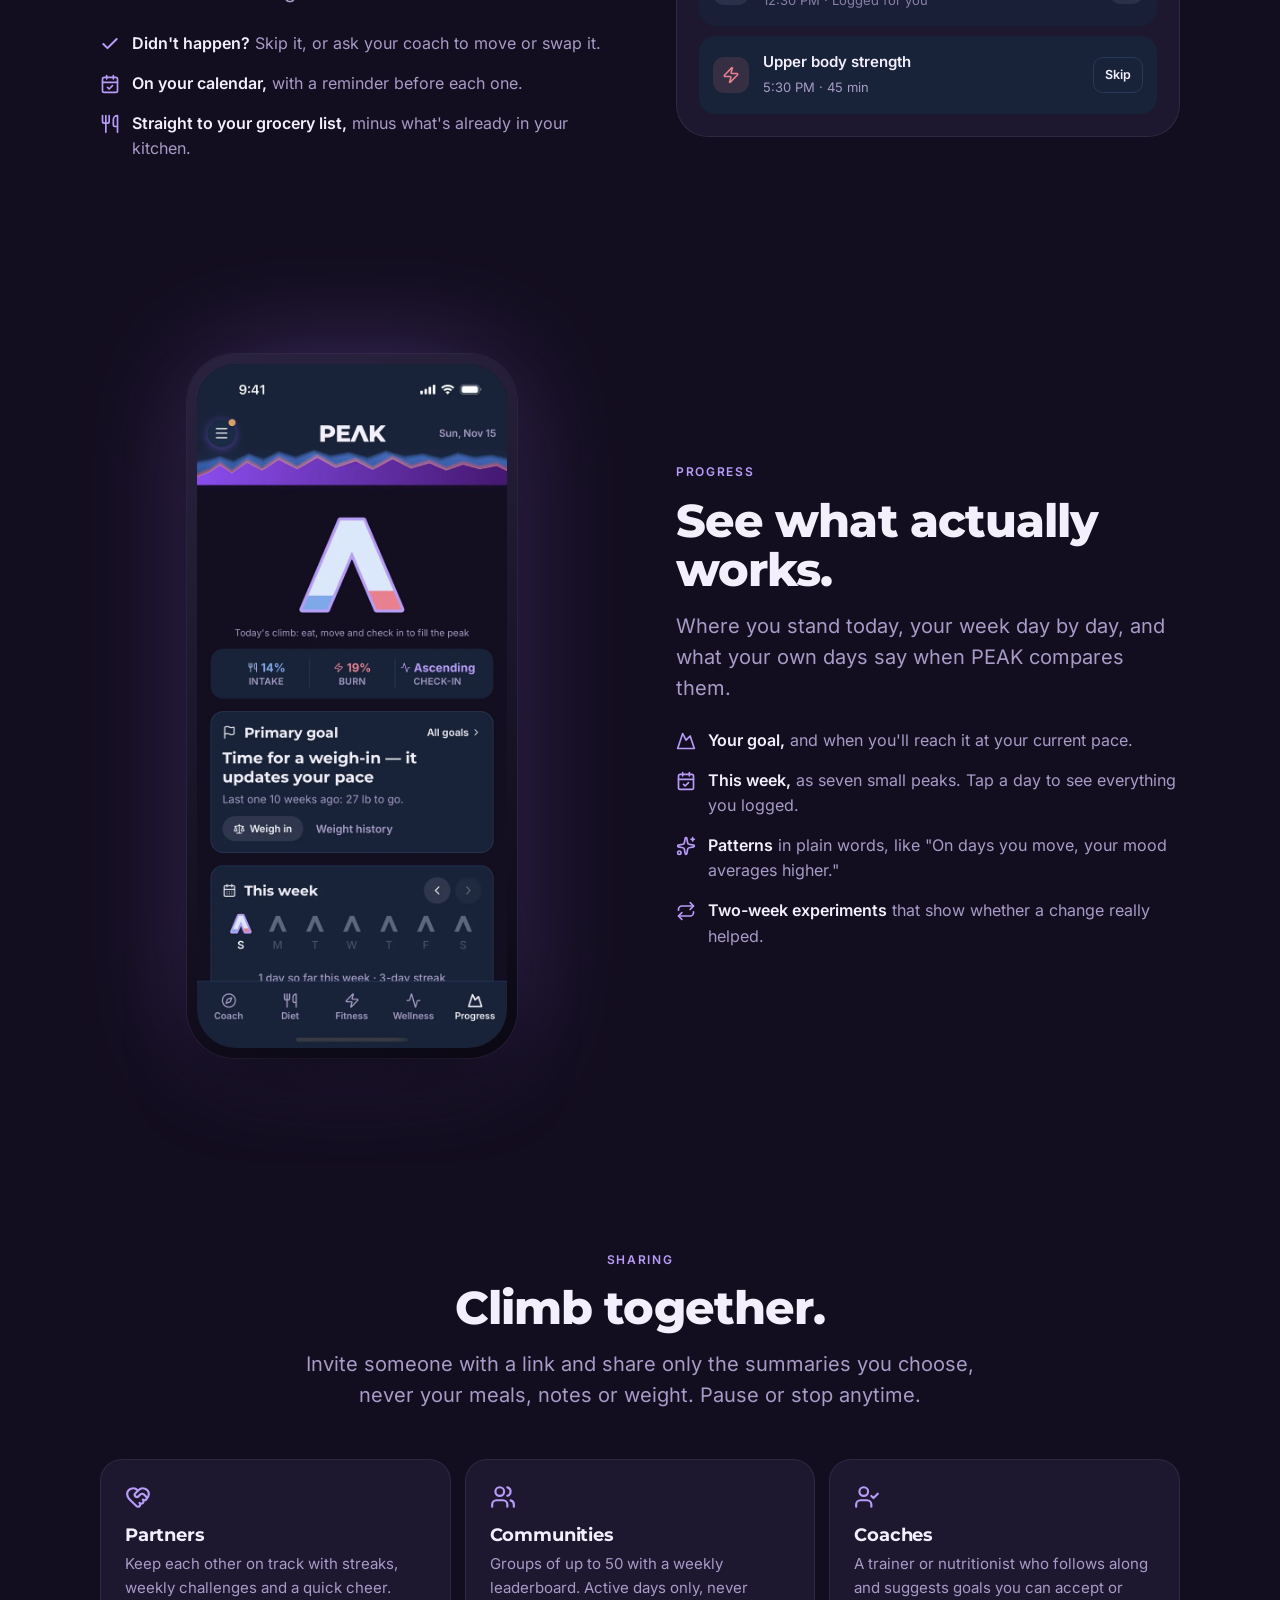
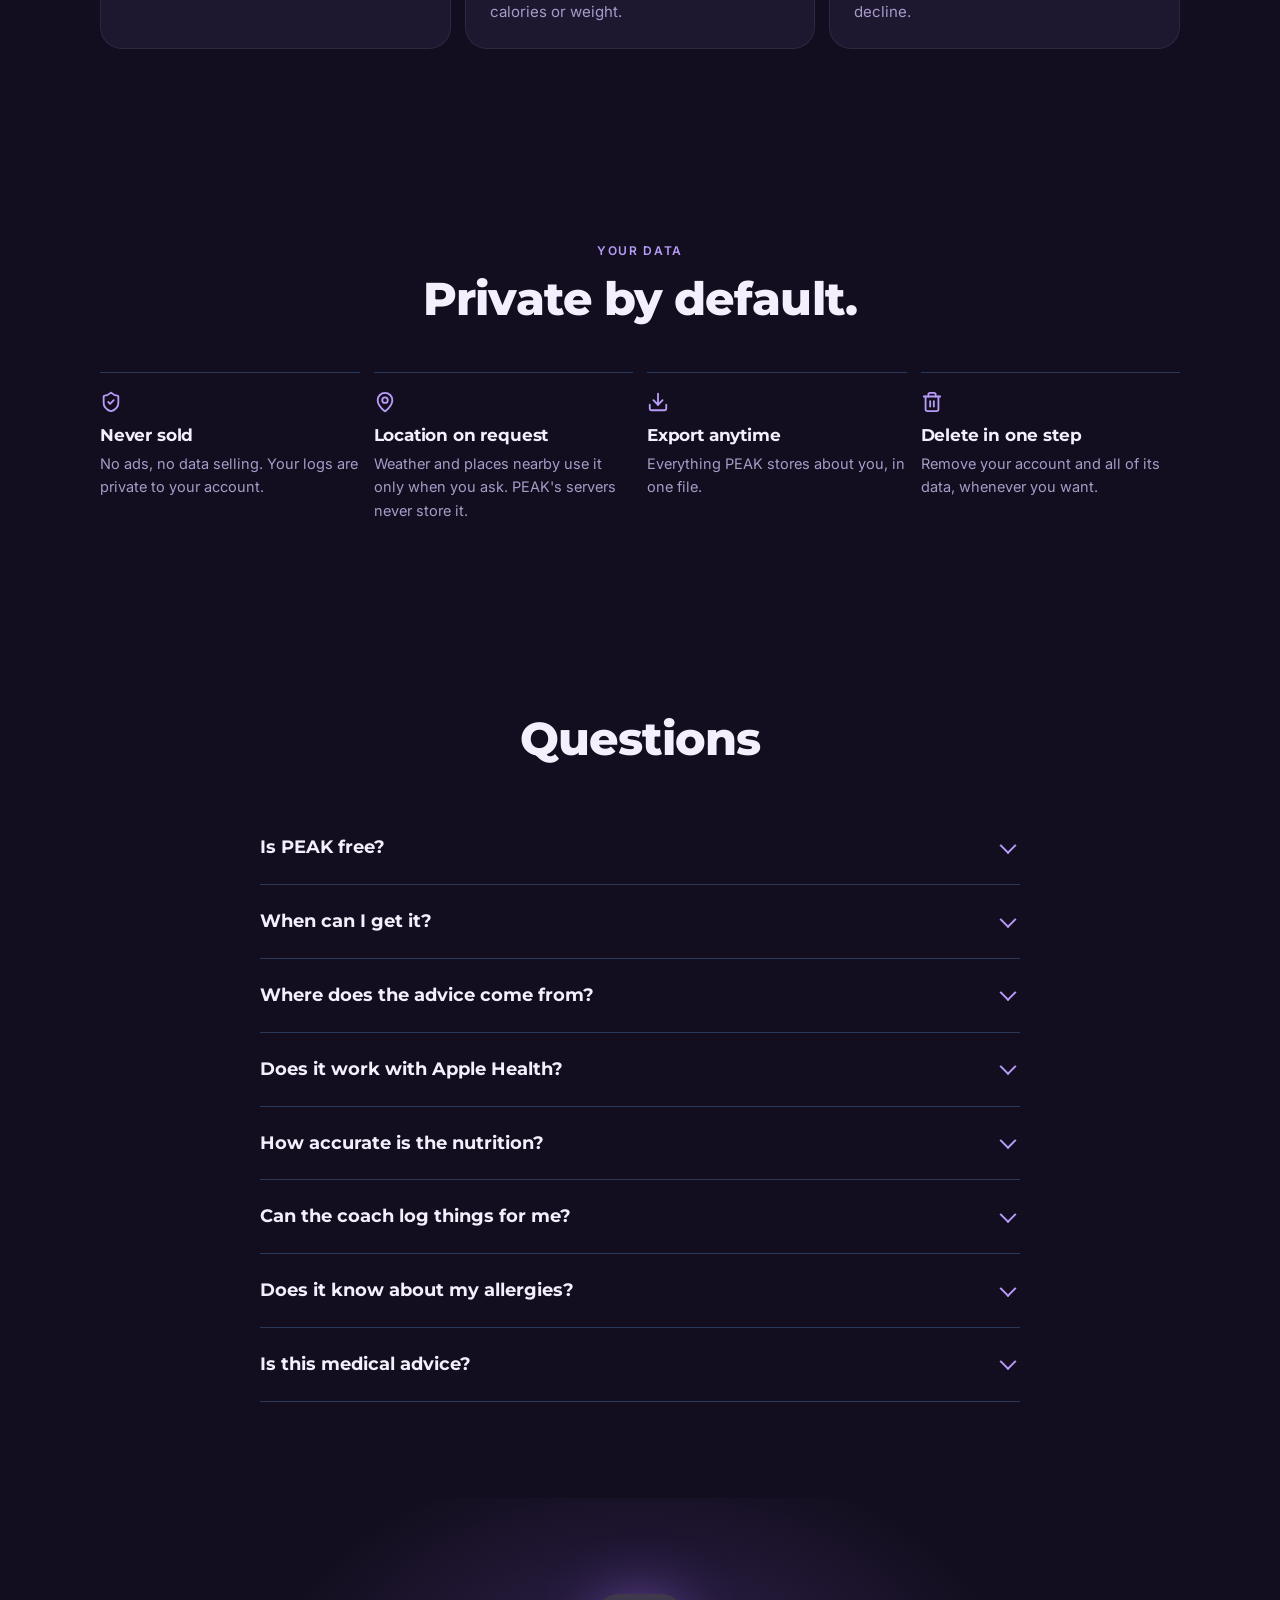
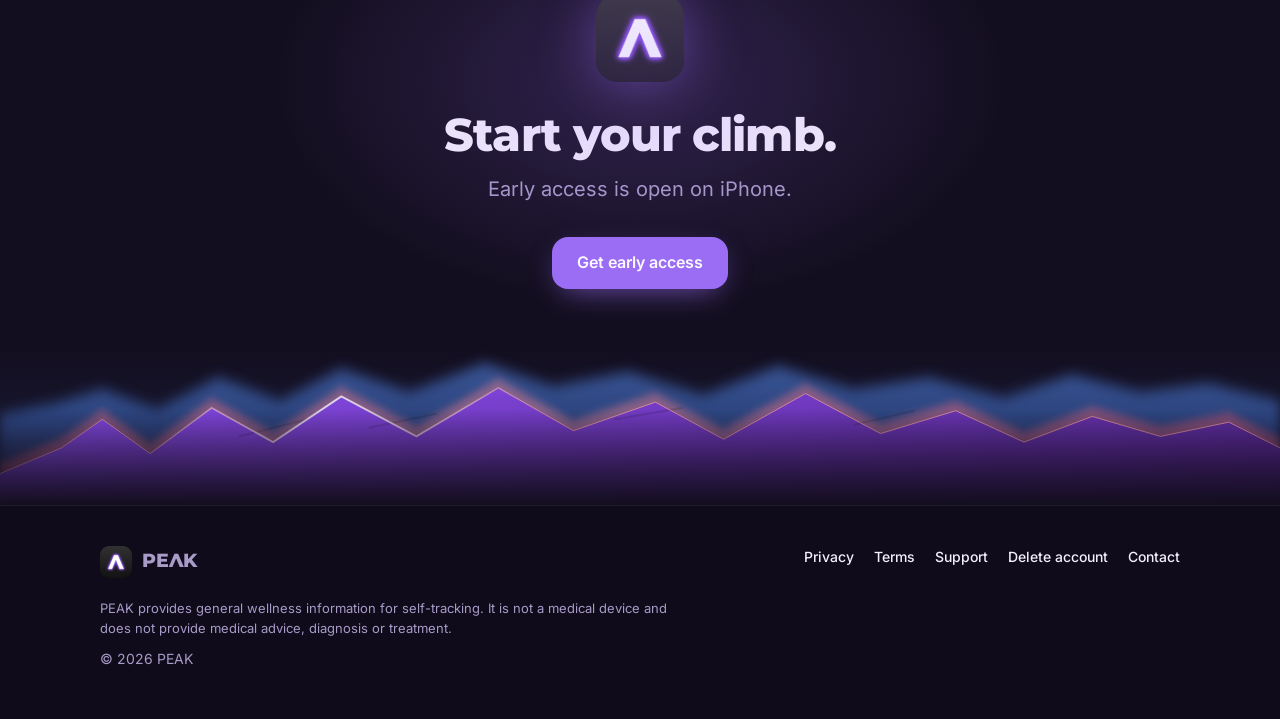
==== commit 77a08c5e: "Remove expert review mentions until permission to cite" ====
--- a/index.html
+++ b/index.html
@@ -210,11 +210,11 @@
   <div class="wrap">
     <div class="section-head center reveal">
       <p class="eyebrow">A coach you can trust</p>
-      <h2>Grounded. Reviewed. Careful.</h2>
+      <h2>Grounded. Tested. Careful.</h2>
     </div>
     <div class="connect-grid">
       <div class="connect-card reveal"><svg><use href="#i-book"/></svg><h3>Grounded</h3><p>Its nutrition, fitness and wellness standards rest on 30 named sources, from national guidelines to peer-reviewed research. An answer can show its source.</p></div>
-      <div class="connect-card reveal"><svg><use href="#i-badge"/></svg><h3>Reviewed</h3><p>Those standards and its safety replies were reviewed by a registered dietitian, a certified strength and conditioning coach and a licensed mental-health professional.</p></div>
+      <div class="connect-card reveal"><svg><use href="#i-badge"/></svg><h3>Tested</h3><p>Its safety checks and limits are tested before every release, so a message about a crisis, an emergency or disordered eating gets a written reply with where to find help.</p></div>
       <div class="connect-card reveal"><svg><use href="#i-shield"/></svg><h3>Careful</h3><p>Allergies are hard limits. It won't suggest supplement doses, train through pain or go under a safe calorie floor, and it points you to a professional when needed.</p></div>
     </div>
   </div>
@@ -397,7 +397,7 @@
     <div class="faq">
       <details><summary>Is PEAK free?</summary><p>Yes, during early access. If paid features come later, we'll say what's included first.</p></details>
       <details><summary>When can I get it?</summary><p>PEAK is in early access on iPhone. Email us for an invite. Android is on the roadmap.</p></details>
-      <details><summary>Where does the advice come from?</summary><p>From your own logs and goals, held to standards built on 30 named sources and reviewed by a dietitian, a strength coach and a mental-health professional. Answers are written by AI, so treat them as general guidance.</p></details>
+      <details><summary>Where does the advice come from?</summary><p>From your own logs and goals, held to standards built on 30 named sources. Answers are written by AI, so treat them as general guidance.</p></details>
       <details><summary>Does it work with Apple Health?</summary><p>Yes. It reads workouts, steps, sleep and resting heart rate, and saves your mindful minutes. Optional, and you can disconnect anytime.</p></details>
       <details><summary>How accurate is the nutrition?</summary><p>Foods come from USDA data and, for packaged foods, the label itself. Adjust any portion before or after you log.</p></details>
       <details><summary>Can the coach log things for me?</summary><p>Yes. Tell it what you ate or how you moved, today or an earlier day, and it's logged with Undo and Change. If it's unsure, it asks one question first.</p></details>
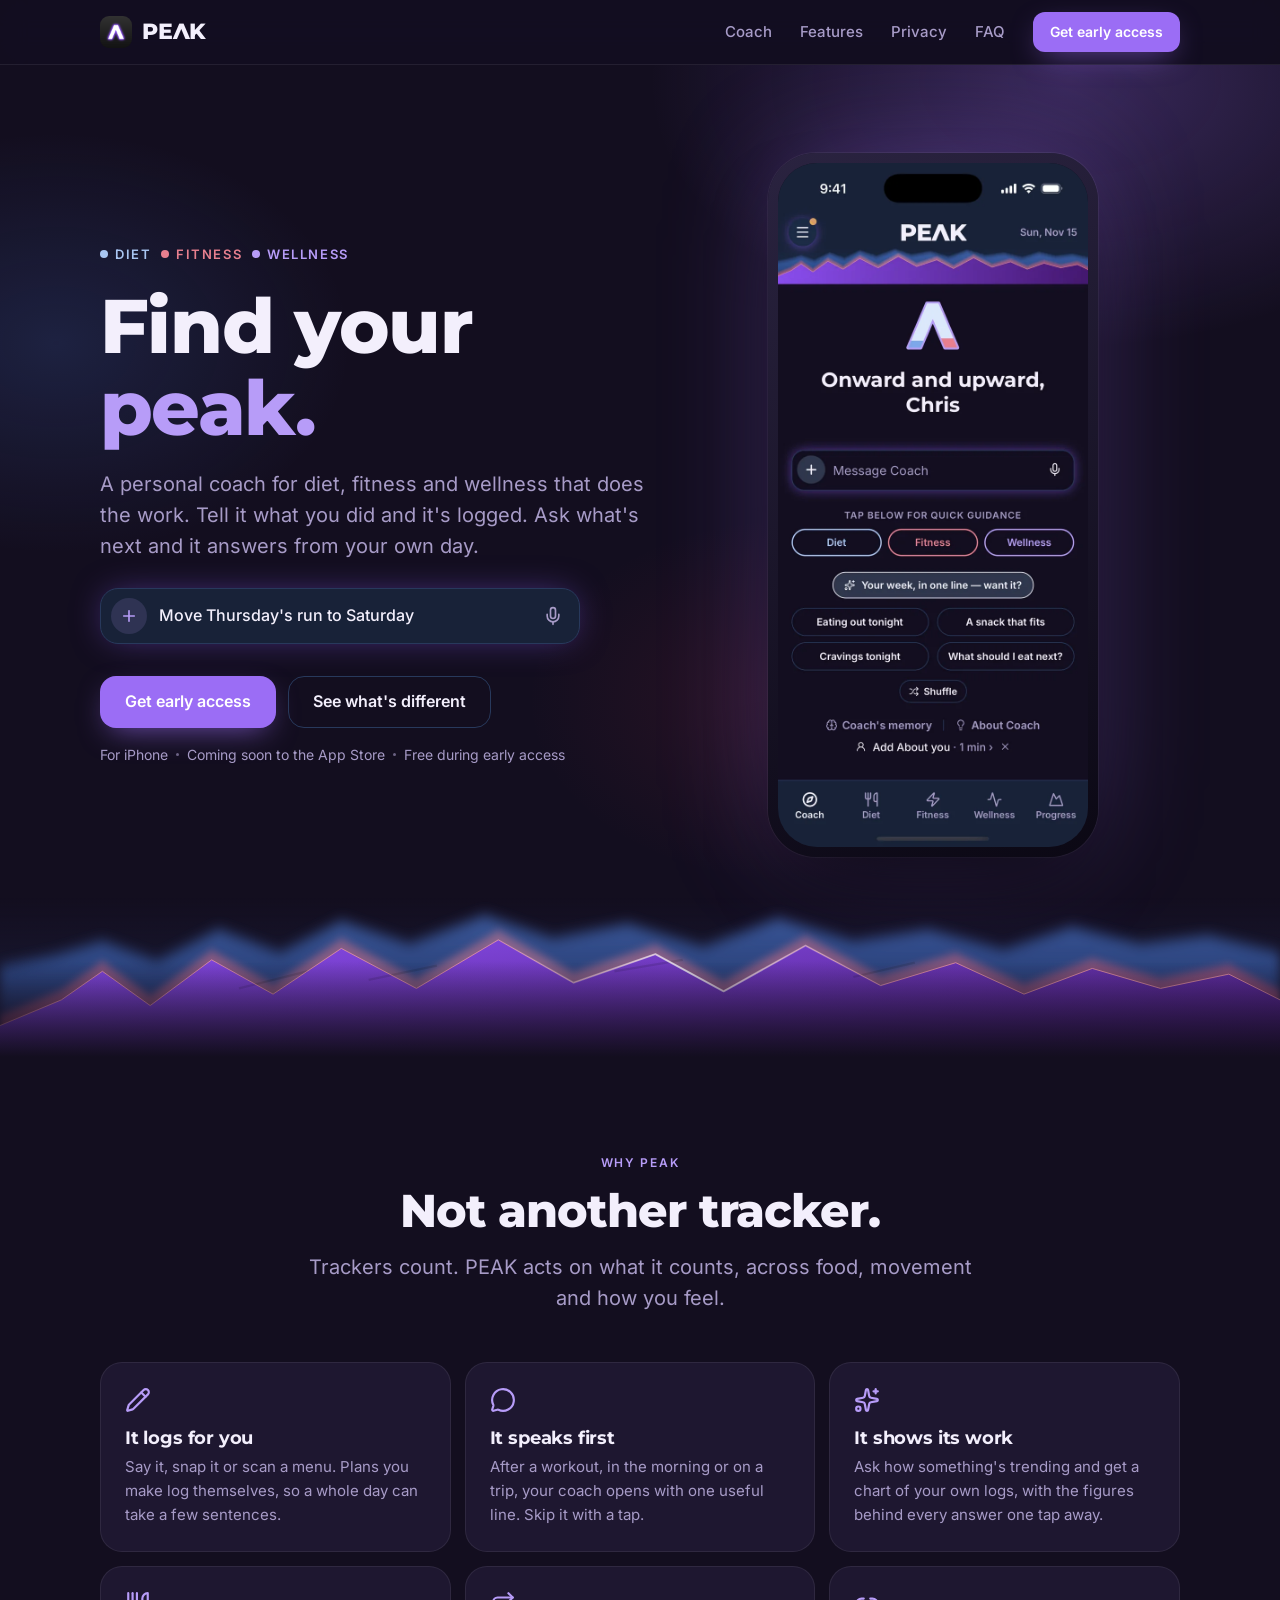
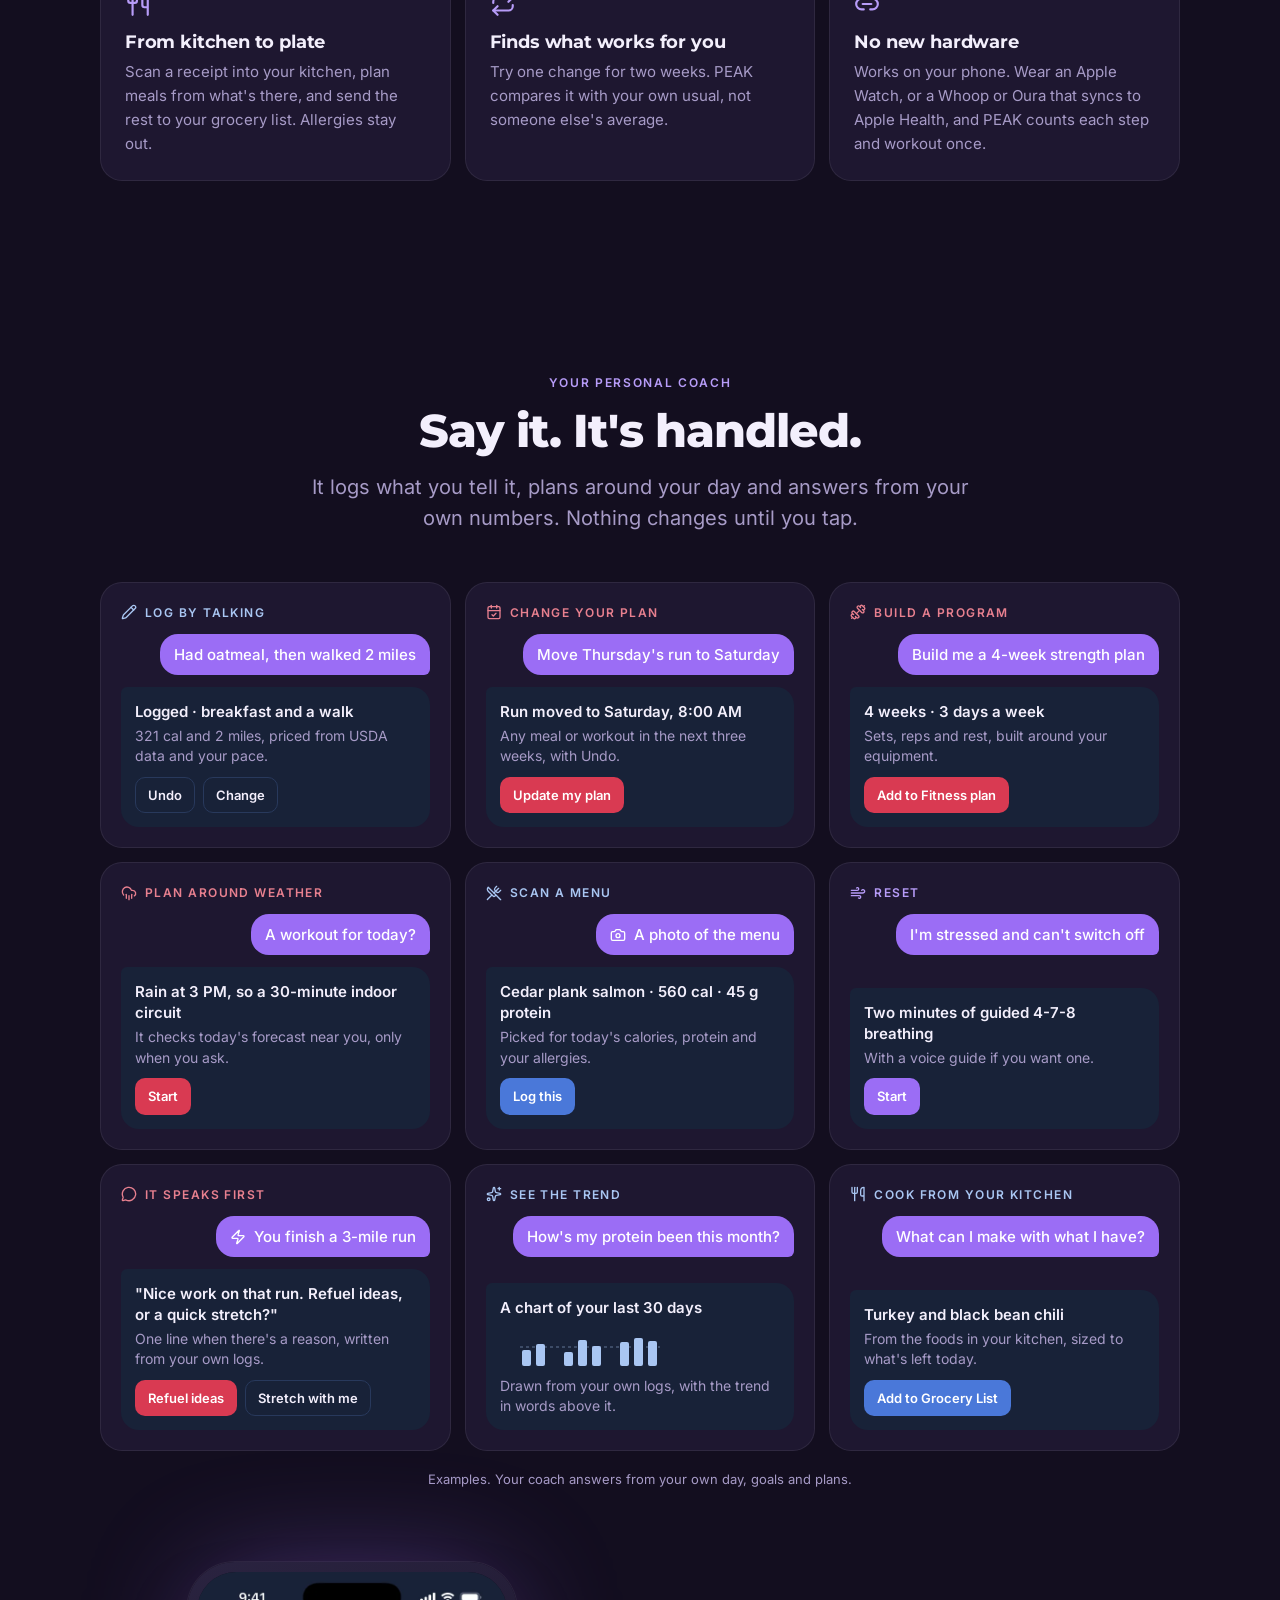
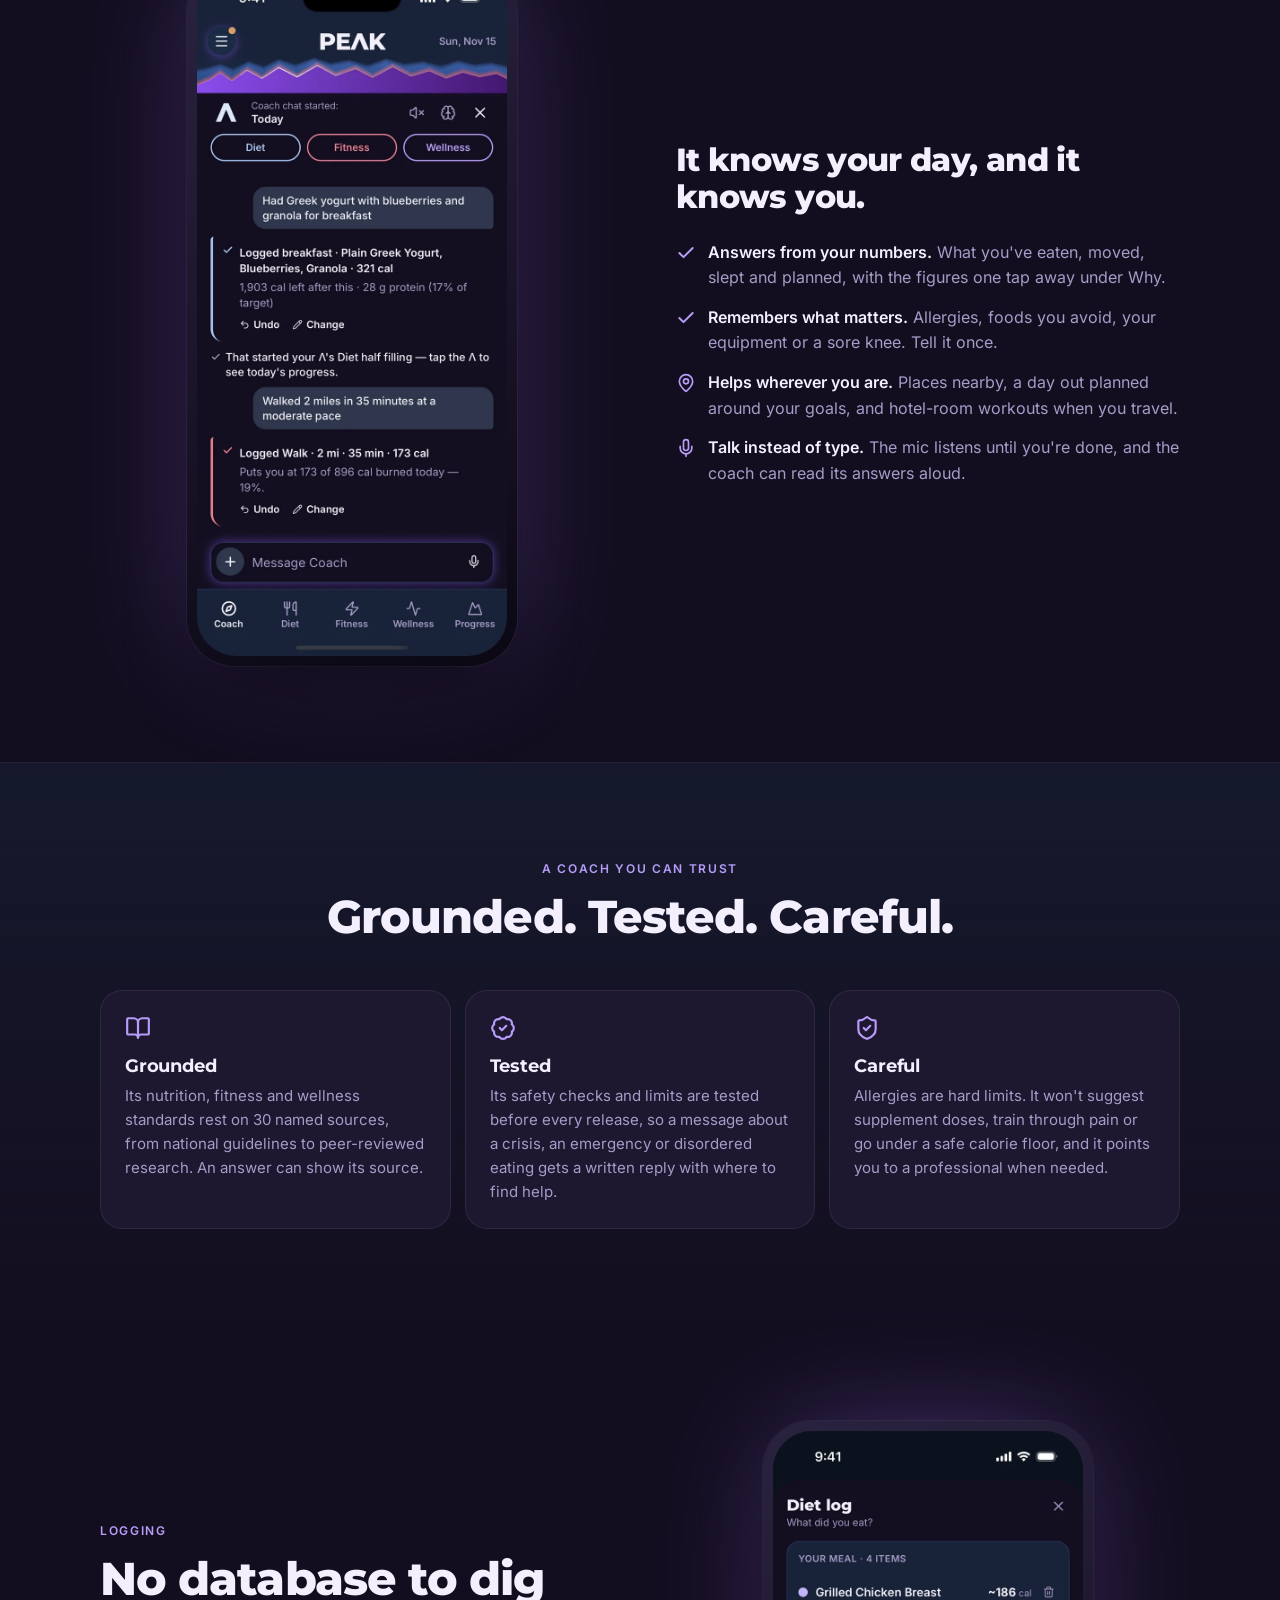
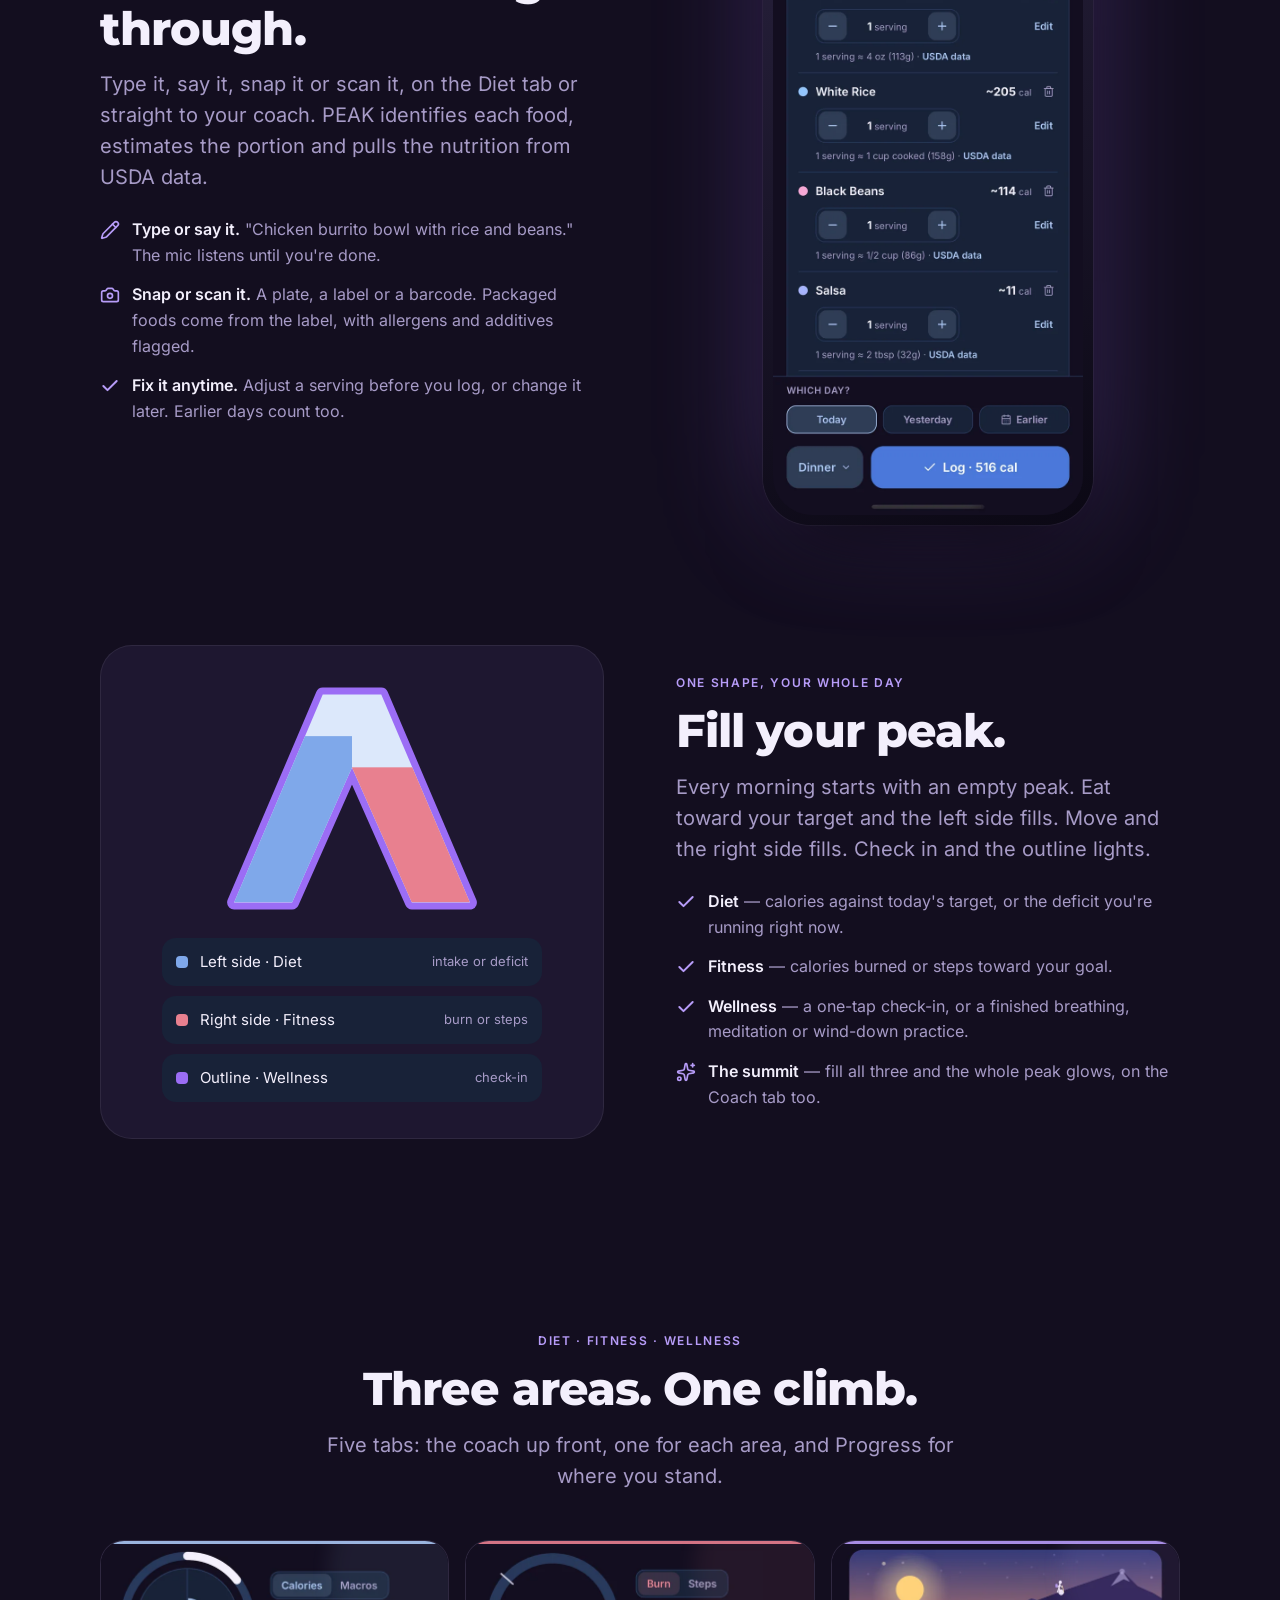
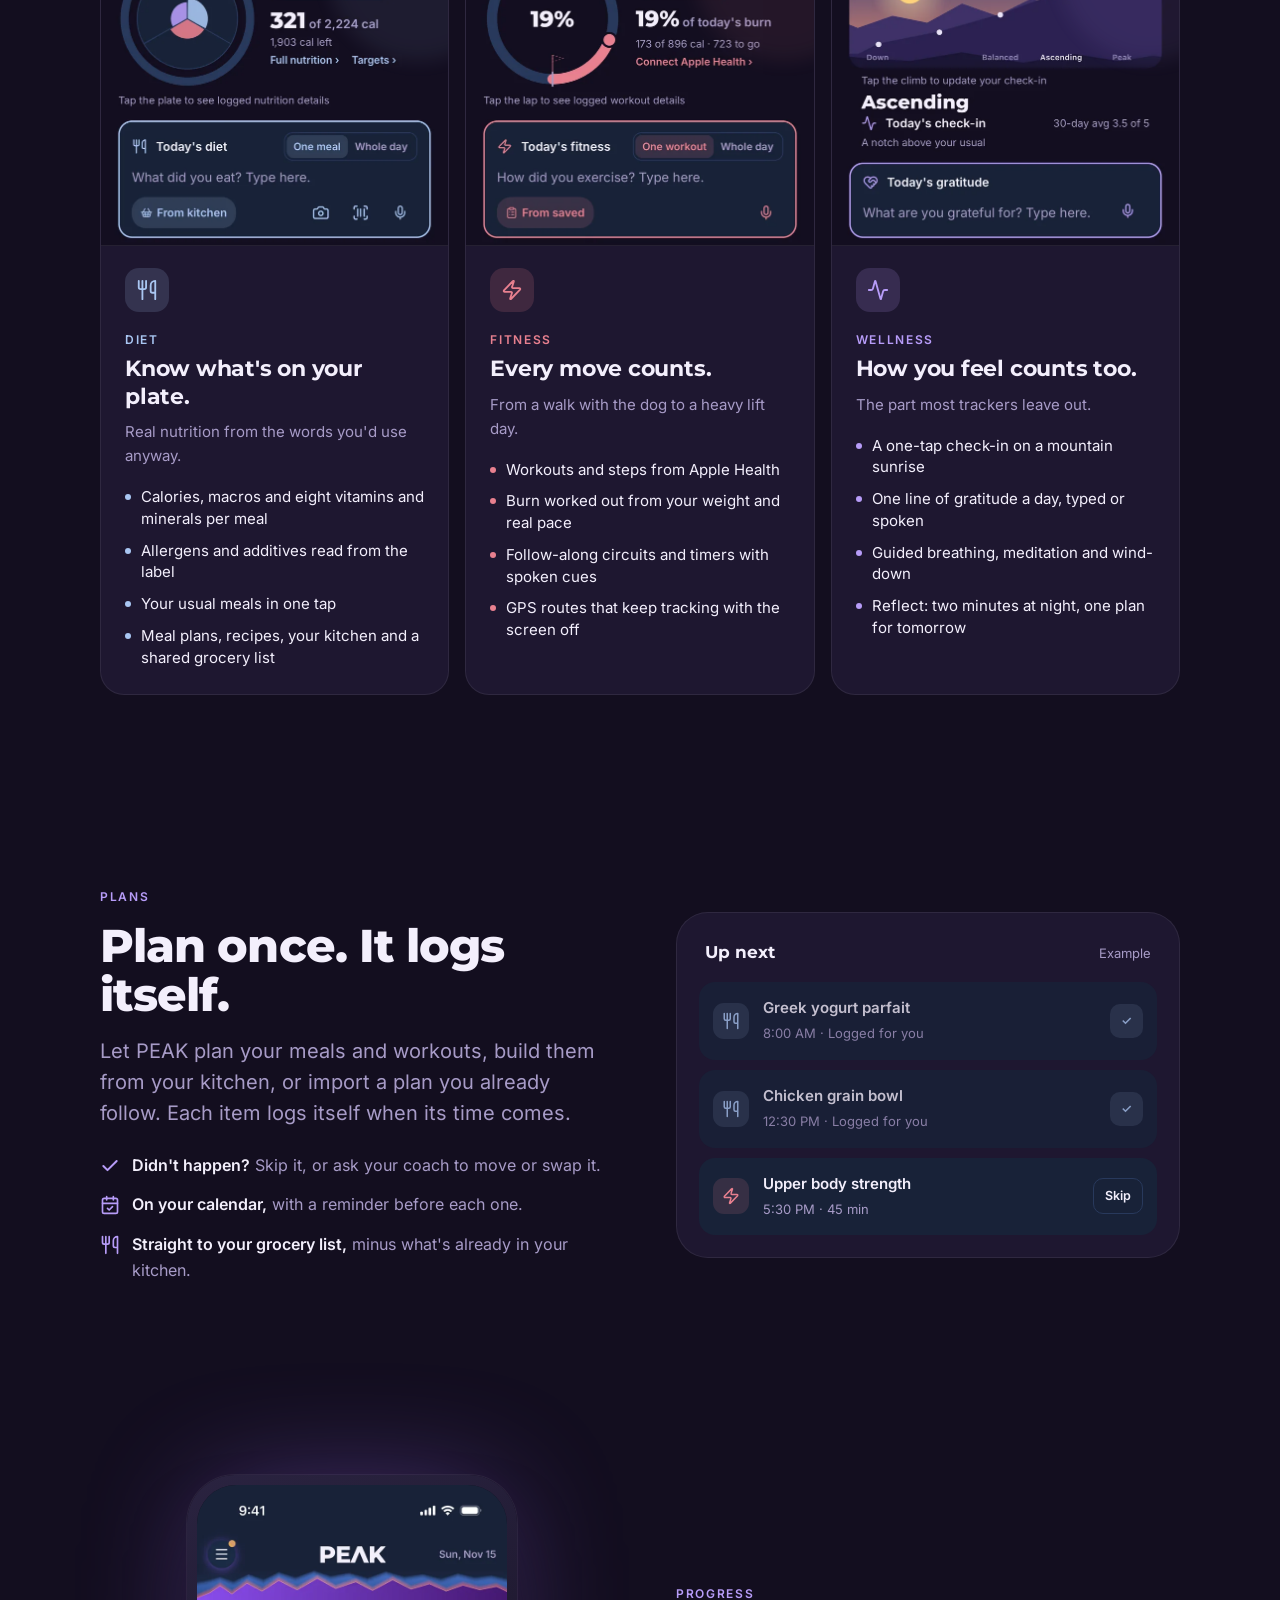
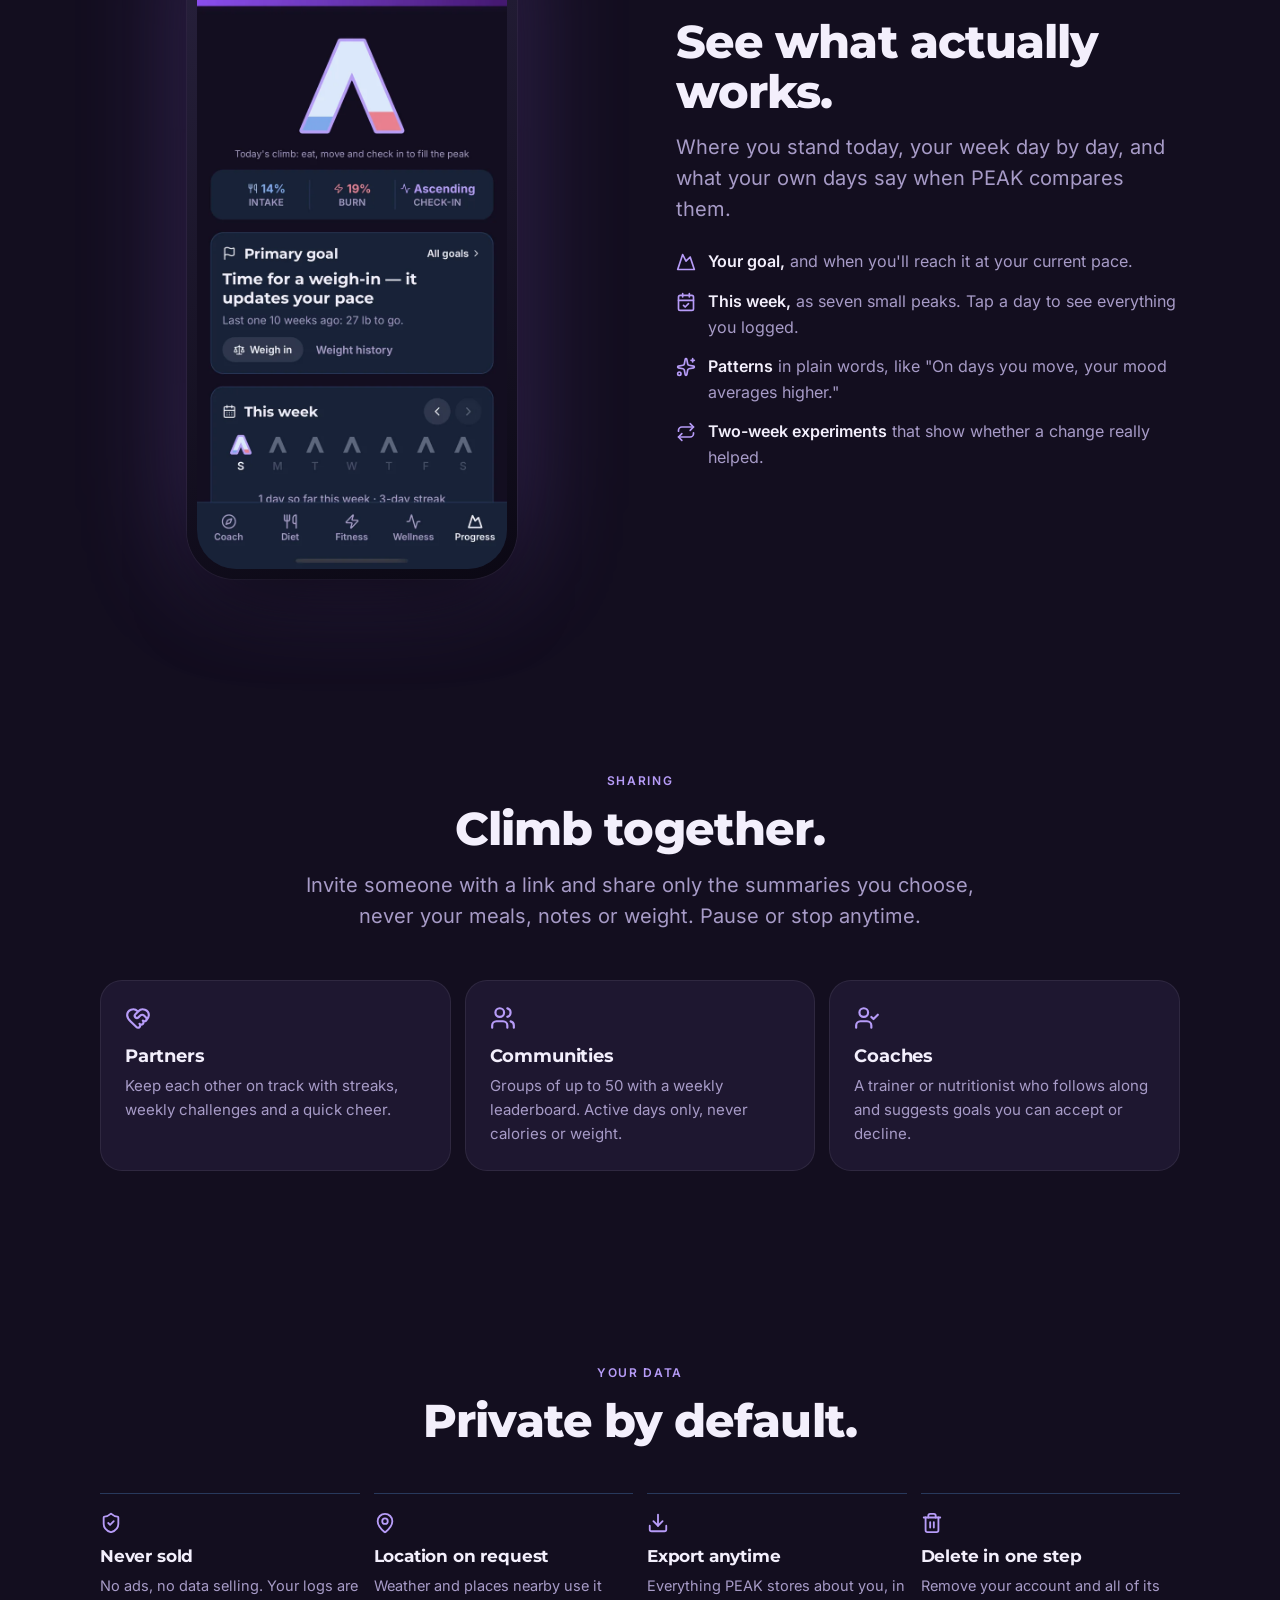
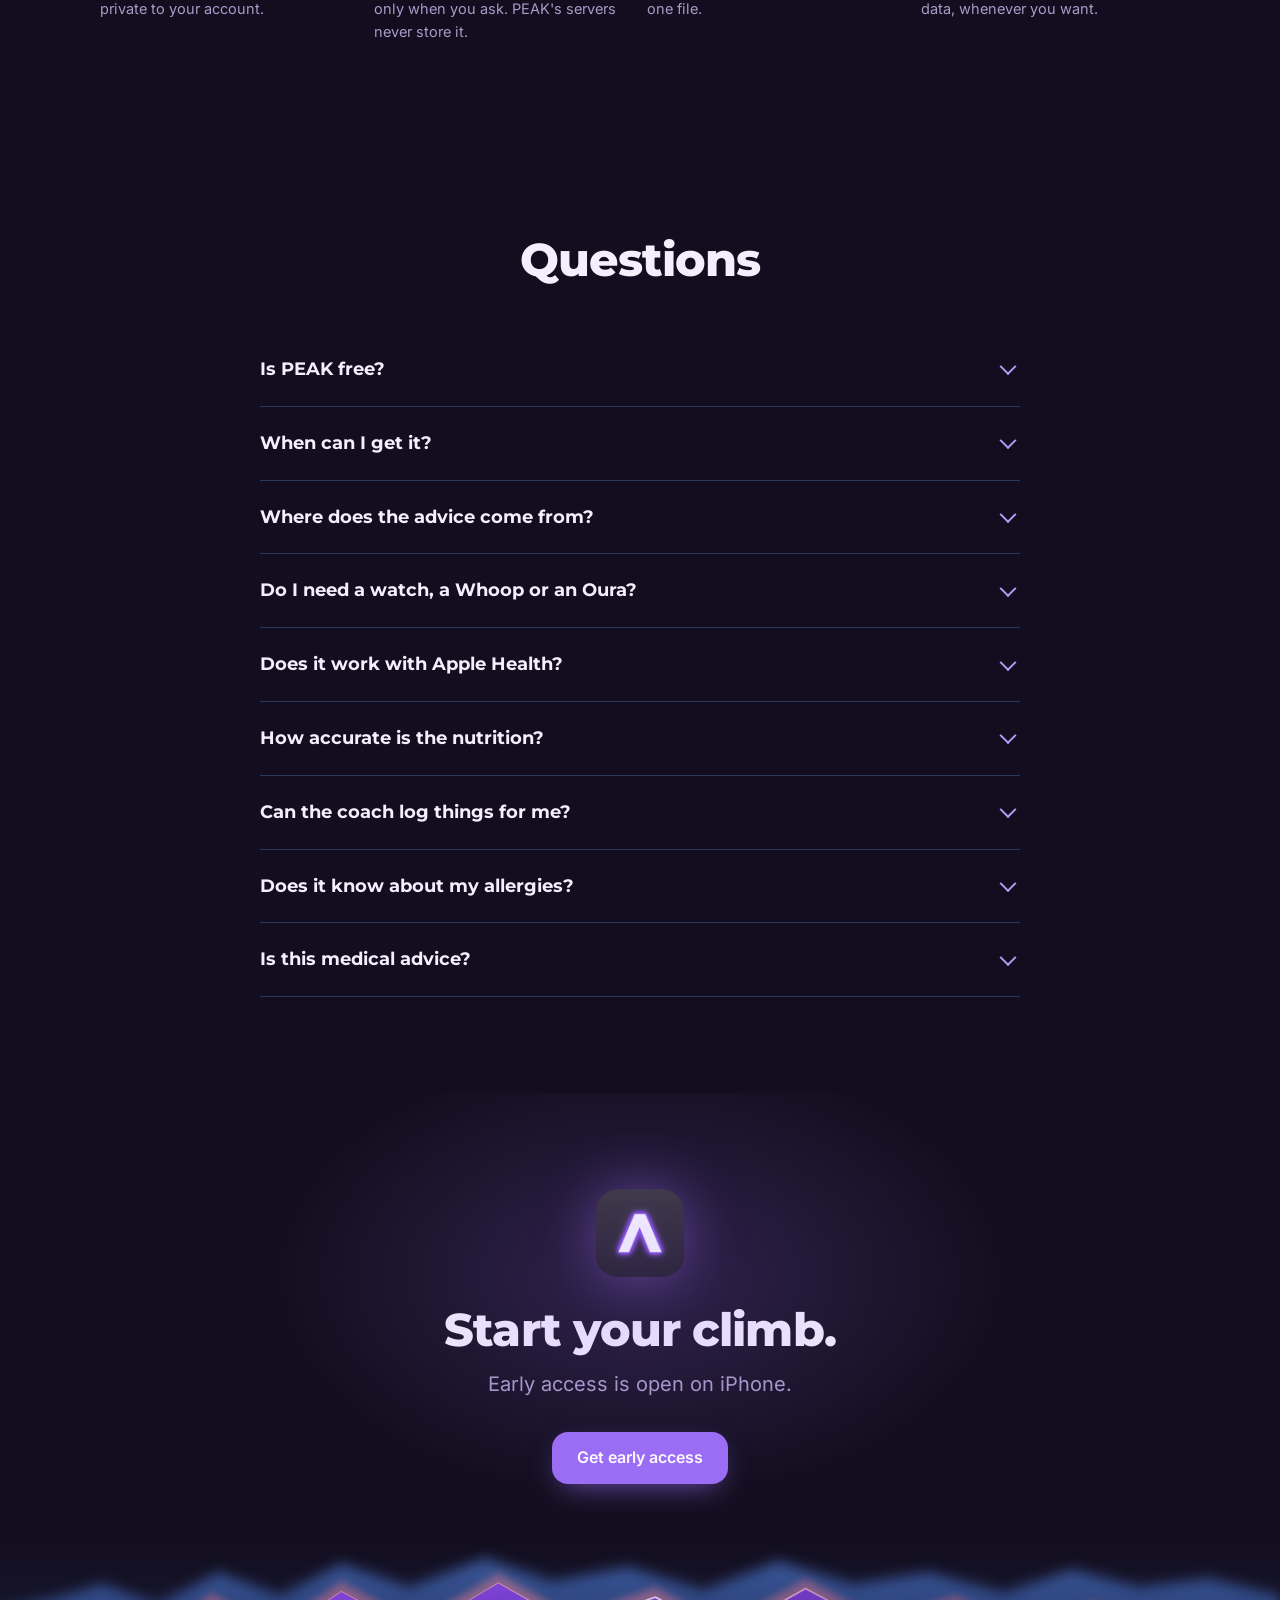
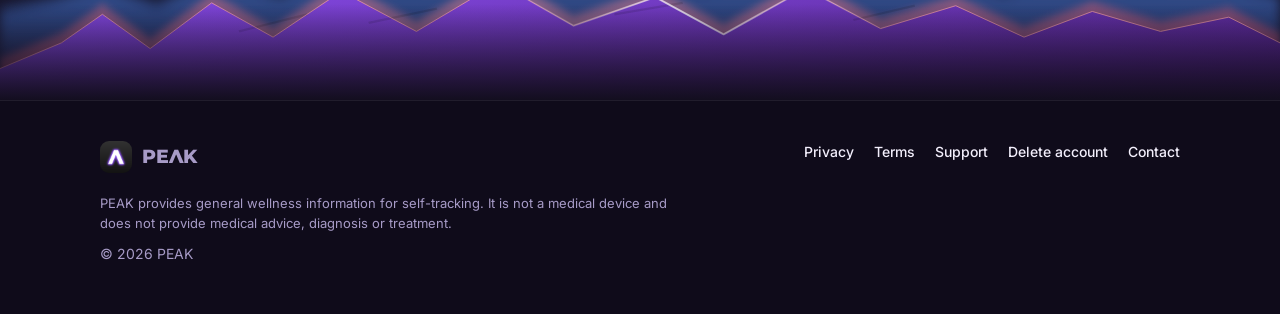
==== commit 556bbf91: "Lean into what makes PEAK different: Why PEAK section, coach speaks first, charts, kitchen loop, wea" ====
--- a/index.html
+++ b/index.html
@@ -6,7 +6,7 @@
 if (/(^|[#&])type=recovery(&|$)|error_code=/.test(location.hash)) location.replace("reset-password.html" + location.hash);</script>
 <meta name="viewport" content="width=device-width, initial-scale=1, viewport-fit=cover">
 <title>PEAK — A personal coach for diet, fitness &amp; wellness</title>
-<meta name="description" content="PEAK is a personal coach for diet, fitness and wellness. Tell it what you did. Ask it what's next.">
+<meta name="description" content="PEAK is a personal coach for diet, fitness and wellness that does the work: it logs what you tell it, plans your week, checks in on its own and answers from your own numbers.">
 <link rel="canonical" href="https://usepeakapp.com/">
 <meta name="theme-color" content="#130E1F">
 <link rel="icon" type="image/png" href="assets/favicon-64.png">
@@ -127,7 +127,7 @@
         <span style="color:var(--wellness)"><i style="background:var(--wellness)"></i>Wellness</span>
       </div>
       <h1>Find your <span class="lam">peak.</span></h1>
-      <p class="lede">A personal coach for diet, fitness and wellness. Tell it what you ate or how you moved and it's logged. Ask it anything and the answer comes from your own day.</p>
+      <p class="lede">A personal coach for diet, fitness and wellness that does the work. Tell it what you did and it's logged. Ask what's next and it answers from your own day.</p>
       <div class="ask-box" aria-hidden="true">
         <span class="plus"><svg><use href="#i-plus"/></svg></span>
         <span class="ask-text" id="askText">Had oatmeal and coffee for breakfast</span>
@@ -135,7 +135,7 @@
       </div>
       <div class="cta-row">
         <a class="btn btn-primary" href="mailto:jasonbgabler@gmail.com?subject=PEAK%20early%20access&amp;body=I'd%20like%20early%20access%20to%20PEAK%20on%20iPhone.">Get early access</a>
-        <a class="btn btn-ghost" href="#coach">Meet your coach</a>
+        <a class="btn btn-ghost" href="#different">See what's different</a>
       </div>
       <p class="cta-note"><span>For iPhone</span><span class="dot"></span><span>Coming soon to the App Store</span><span class="dot"></span><span>Free during early access</span></p>
     </div>
@@ -144,6 +144,25 @@
     </div>
   </div>
   <svg class="ridge" viewBox="0 0 375 56" preserveAspectRatio="none" aria-hidden="true"><use href="#ridge"/></svg>
+</section>
+
+<!-- DIFFERENT -->
+<section class="section" id="different">
+  <div class="wrap">
+    <div class="section-head center reveal">
+      <p class="eyebrow">Why PEAK</p>
+      <h2>Not another tracker.</h2>
+      <p class="lede" style="margin-top:16px">Trackers count. PEAK acts on what it counts, across food, movement and how you feel.</p>
+    </div>
+    <div class="connect-grid">
+      <div class="connect-card reveal"><svg><use href="#i-pencil"/></svg><h3>It logs for you</h3><p>Say it, snap it or scan a menu. Plans you make log themselves, so a whole day can take a few sentences.</p></div>
+      <div class="connect-card reveal"><svg><use href="#i-message"/></svg><h3>It speaks first</h3><p>After a workout, in the morning or on a trip, your coach opens with one useful line. Skip it with a tap.</p></div>
+      <div class="connect-card reveal"><svg><use href="#i-sparkles"/></svg><h3>It shows its work</h3><p>Ask how something's trending and get a chart of your own logs, with the figures behind every answer one tap away.</p></div>
+      <div class="connect-card reveal"><svg><use href="#i-utensils"/></svg><h3>From kitchen to plate</h3><p>Scan a receipt into your kitchen, plan meals from what's there, and send the rest to your grocery list. Allergies stay out.</p></div>
+      <div class="connect-card reveal"><svg><use href="#i-repeat"/></svg><h3>Finds what works for you</h3><p>Try one change for two weeks. PEAK compares it with your own usual, not someone else's average.</p></div>
+      <div class="connect-card reveal"><svg><use href="#i-link"/></svg><h3>No new hardware</h3><p>Works on your phone. Wear an Apple Watch, or a Whoop or Oura that syncs to Apple Health, and PEAK counts each step and workout once.</p></div>
+    </div>
+  </div>
 </section>
 
 <!-- COACH -->
@@ -184,6 +203,21 @@
         <p class="ask-tag"><svg><use href="#i-wind"/></svg>Reset</p>
         <p class="say">I'm stressed and can't switch off</p>
         <div class="got"><b>Two minutes of guided 4-7-8 breathing</b><span>With a voice guide if you want one.</span><div class="acts"><i class="fill">Start</i></div></div>
+      </article>
+      <article class="ask fitness reveal">
+        <p class="ask-tag"><svg><use href="#i-message"/></svg>It speaks first</p>
+        <p class="say say-photo"><svg><use href="#i-zap"/></svg>You finish a 3-mile run</p>
+        <div class="got"><b>"Nice work on that run. Refuel ideas, or a quick stretch?"</b><span>One line when there's a reason, written from your own logs.</span><div class="acts"><i class="fill">Refuel ideas</i><i>Stretch with me</i></div></div>
+      </article>
+      <article class="ask diet reveal">
+        <p class="ask-tag"><svg><use href="#i-sparkles"/></svg>See the trend</p>
+        <p class="say">How's my protein been this month?</p>
+        <div class="got"><b>A chart of your last 30 days</b><svg class="mini-bars" viewBox="0 0 140 34" aria-hidden="true"><g fill="currentColor"><rect x="2" y="18" width="9" height="16" rx="2"/><rect x="16" y="12" width="9" height="22" rx="2"/><rect x="44" y="20" width="9" height="14" rx="2"/><rect x="58" y="8" width="9" height="26" rx="2"/><rect x="72" y="14" width="9" height="20" rx="2"/><rect x="100" y="10" width="9" height="24" rx="2"/><rect x="114" y="6" width="9" height="28" rx="2"/><rect x="128" y="9" width="9" height="25" rx="2"/></g><line x1="0" y1="15" x2="140" y2="15" stroke="currentColor" stroke-dasharray="3 3" opacity=".5"/></svg><span>Drawn from your own logs, with the trend in words above it.</span></div>
+      </article>
+      <article class="ask diet reveal">
+        <p class="ask-tag"><svg><use href="#i-utensils"/></svg>Cook from your kitchen</p>
+        <p class="say">What can I make with what I have?</p>
+        <div class="got"><b>Turkey and black bean chili</b><span>From the foods in your kitchen, sized to what's left today.</span><div class="acts"><i class="fill">Add to Grocery List</i></div></div>
       </article>
     </div>
     <p class="asks-note">Examples. Your coach answers from your own day, goals and plans.</p>
@@ -398,6 +432,7 @@
       <details><summary>Is PEAK free?</summary><p>Yes, during early access. If paid features come later, we'll say what's included first.</p></details>
       <details><summary>When can I get it?</summary><p>PEAK is in early access on iPhone. Email us for an invite. Android is on the roadmap.</p></details>
       <details><summary>Where does the advice come from?</summary><p>From your own logs and goals, held to standards built on 30 named sources. Answers are written by AI, so treat them as general guidance.</p></details>
+      <details><summary>Do I need a watch, a Whoop or an Oura?</summary><p>No. PEAK works on its own. If you wear an Apple Watch, or a Whoop or Oura that syncs to Apple Health, PEAK reads your workouts, steps and sleep from Apple Health and counts each once, even when two devices recorded it.</p></details>
       <details><summary>Does it work with Apple Health?</summary><p>Yes. It reads workouts, steps, sleep and resting heart rate, and saves your mindful minutes. Optional, and you can disconnect anytime.</p></details>
       <details><summary>How accurate is the nutrition?</summary><p>Foods come from USDA data and, for packaged foods, the label itself. Adjust any portion before or after you log.</p></details>
       <details><summary>Can the coach log things for me?</summary><p>Yes. Tell it what you ate or how you moved, today or an earlier day, and it's logged with Undo and Change. If it's unsure, it asks one question first.</p></details>
--- a/assets/site.css
+++ b/assets/site.css
@@ -388,3 +388,5 @@
 @media (max-width: 480px) { .also span { font-size: 13px; padding: 7px 12px; } .also .also-label { width: 100%; text-align: center; } }
 .got b { line-height: 1.4; }
 .got .acts { margin-top: 6px; }
+/* A tiny chart inside a coach example card (11/16). */
+.ask .mini-bars { display: block; width: 100%; max-width: 180px; height: 34px; margin: 10px 0 6px; color: var(--c); }
